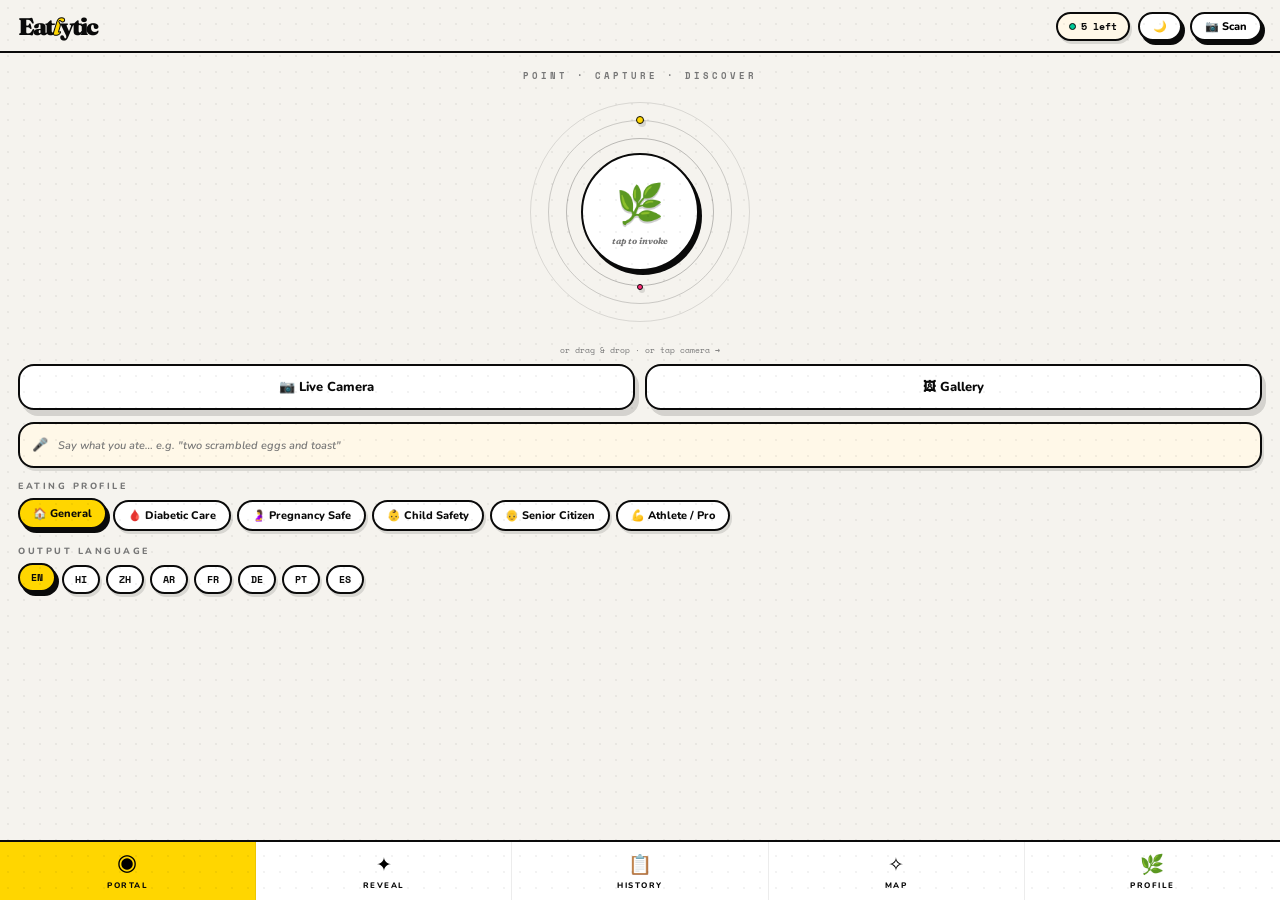
==== index.html @ 6c05333a "Restore: Exact UI with all backend fixes intact (portal, constellation, dark mode, iOS nav fix)" ====
<!DOCTYPE html>
<html lang="en">
<head>
<meta charset="UTF-8">
<meta name="viewport" content="width=device-width, initial-scale=1.0, maximum-scale=1.0, user-scalable=no">
<title>Eatlytic — Food Intelligence</title>
<link rel="preconnect" href="https://fonts.googleapis.com">
<link href="https://fonts.googleapis.com/css2?family=Fraunces:ital,opsz,wght@0,9..144,400;0,9..144,700;0,9..144,900;1,9..144,400;1,9..144,700&family=Nunito:wght@400;600;700;800;900&family=Space+Mono:ital,wght@0,400;0,700;1,400&display=swap" rel="stylesheet">
<style>
:root {
  /* ── Light mode (default) ── */
  --white:#FFFFFF; --ink:#0A0A0A; --bg:#F5F3EE;
  --yellow:#FFD600; --pink:#FF2D78; --blue:#0047FF;
  --mint:#00C896; --orange:#FF6B00; --lilac:#C084FC;
  --red:#FF1744; --cream:#FFF8E8; --muted:#777; --green:#00A878;
  --shadow-sticker:3px 4px 0px var(--ink);
  --shadow-card:4px 6px 0px rgba(10,10,10,0.14);
  --shadow-sm:2px 3px 0px rgba(10,10,10,0.12);
  --border:2px solid var(--ink);
  --r:16px; --r-pill:100px;
  /* nav height + iOS safe area */
  --nav-h:60px;
  --nav-bottom: env(safe-area-inset-bottom, 0px);
}

/* ── Dark mode token overrides ── */
[data-theme="dark"] {
  --white:#1A1A1A; --ink:#F0EDE6; --bg:#111111;
  --cream:#1E1C18; --muted:#8A8A8A;
  --shadow-sticker:3px 4px 0px rgba(240,237,230,0.15);
  --shadow-card:4px 6px 0px rgba(0,0,0,0.5);
  --shadow-sm:2px 3px 0px rgba(0,0,0,0.4);
  --border:2px solid rgba(240,237,230,0.18);
}
*,*::before,*::after{margin:0;padding:0;box-sizing:border-box;-webkit-tap-highlight-color:transparent}
html,body{width:100%;height:100%;overflow:hidden;background:var(--bg)}
body{font-family:'Nunito',sans-serif;color:var(--ink)}
button{font-family:inherit;cursor:pointer;border:none;outline:none}
input,textarea,select{font-family:inherit;outline:none}

/* halftone dot texture */
body::after{content:'';position:fixed;inset:0;z-index:9998;pointer-events:none;
  background-image:radial-gradient(circle,rgba(10,10,10,0.05) 1px,transparent 1px);
  background-size:16px 16px}

/* screen system */
.screen{position:fixed;inset:0;z-index:10;display:flex;flex-direction:column;
  background:var(--bg);overflow:hidden;opacity:0;pointer-events:none;
  transform:scale(0.96) translateY(12px);
  transition:opacity 0.38s ease,transform 0.38s cubic-bezier(0.34,1.2,0.64,1)}
.screen.active{opacity:1;pointer-events:all;transform:scale(1) translateY(0)}
.screen.exit{opacity:0;transform:scale(1.04) translateY(-10px);pointer-events:none}

/* app header */
.app-header{flex-shrink:0;padding:12px 18px 10px;display:flex;justify-content:space-between;
  align-items:center;background:var(--bg);border-bottom:var(--border);z-index:5}
.app-logo{font-family:'Fraunces',serif;font-weight:900;font-size:1.5rem;letter-spacing:-2px;color:var(--ink)}
.app-logo em{color:var(--yellow);font-style:italic;-webkit-text-stroke:1px var(--ink)}
.header-pill{background:var(--white);border:var(--border);border-radius:var(--r-pill);
  padding:5px 13px;font-size:11px;font-weight:800;cursor:pointer;
  box-shadow:var(--shadow-sticker);transition:transform 0.1s,box-shadow 0.1s;
  display:flex;align-items:center;gap:6px}
.header-pill:active{transform:translateY(2px);box-shadow:none}

/* quota badge */
.quota-pill{background:var(--cream);border:var(--border);border-radius:var(--r-pill);
  padding:5px 11px;font-family:'Space Mono',monospace;font-size:10px;font-weight:700;
  display:flex;align-items:center;gap:5px;box-shadow:var(--shadow-sm)}
.quota-dot{width:7px;height:7px;border-radius:50%;background:var(--mint);border:1px solid var(--ink);
  animation:qdot-pulse 2.4s ease-in-out infinite}
.quota-dot.warn{background:var(--orange)} .quota-dot.low{background:var(--red)}
@keyframes qdot-pulse{0%,100%{transform:scale(1)}50%{transform:scale(1.5)}}

/* scrollable inner */
.scroll-inner{flex:1;overflow-y:auto;-webkit-overflow-scrolling:touch;scrollbar-width:none}
.scroll-inner::-webkit-scrollbar{display:none}

/* ── SECTION LABEL */
.section-label{font-size:9px;font-weight:800;letter-spacing:2.5px;text-transform:uppercase;
  color:var(--muted);margin-bottom:8px}

/* ── CHIPS */
.chip-row{display:flex;gap:6px;flex-wrap:wrap;margin-bottom:14px}
.chip{padding:6px 13px;border-radius:var(--r-pill);border:var(--border);background:var(--white);
  font-size:11px;font-weight:800;color:var(--ink);cursor:pointer;box-shadow:var(--shadow-sm);
  transition:all 0.15s cubic-bezier(0.34,1.56,0.64,1)}
.chip:hover{transform:translateY(-2px)}
.chip.active{background:var(--yellow);box-shadow:var(--shadow-sticker);transform:translateY(-2px)}
.lang-chip{font-family:'Space Mono',monospace;font-size:10px;padding:5px 11px}

/* ════════════════════════════════════
   S-SCAN — THE PORTAL
════════════════════════════════════ */
.portal-section{display:flex;flex-direction:column;align-items:center;padding:16px 0 8px}
.scan-eyebrow{font-family:'Space Mono',monospace;font-size:9px;font-weight:700;
  letter-spacing:3px;text-transform:uppercase;color:var(--muted);margin-bottom:20px;text-align:center}

/* portal rings */
.portal-wrap{position:relative;width:220px;height:220px;display:flex;align-items:center;
  justify-content:center;cursor:pointer;margin-bottom:18px}
.portal-ring{position:absolute;border-radius:50%;pointer-events:none;
  animation:portal-breath 3.8s ease-in-out infinite}
.portal-ring:nth-child(1){width:220px;height:220px;border:1.5px solid rgba(10,10,10,0.12)}
.portal-ring:nth-child(2){width:184px;height:184px;border:1.5px solid rgba(10,10,10,0.18);animation-delay:0.6s}
.portal-ring:nth-child(3){width:148px;height:148px;border:1.5px solid rgba(10,10,10,0.25);animation-delay:1.2s}
@keyframes portal-breath{0%,100%{transform:scale(1);opacity:.8}50%{transform:scale(1.035);opacity:1}}
.portal-orbit{position:absolute;width:184px;height:184px;border-radius:50%;pointer-events:none;
  animation:portal-orbit-spin 11s linear infinite}
.portal-orbit:nth-child(5){width:148px;height:148px;animation-duration:16s;animation-direction:reverse}
.portal-orbit-dot{position:absolute;top:-4px;left:50%;transform:translateX(-50%);
  width:8px;height:8px;border-radius:50%;background:var(--yellow);border:1.5px solid var(--ink);
  box-shadow:var(--shadow-sm)}
.portal-orbit:nth-child(5) .portal-orbit-dot{background:var(--pink);top:auto;bottom:-4px;width:6px;height:6px}
@keyframes portal-orbit-spin{to{transform:rotate(360deg)}}

/* portal core (the tappable center) */
.portal-core{width:118px;height:118px;border-radius:50%;background:var(--white);
  border:var(--border);box-shadow:var(--shadow-sticker);
  display:flex;flex-direction:column;align-items:center;justify-content:center;
  gap:4px;position:relative;z-index:2;
  transition:transform 0.2s cubic-bezier(0.34,1.56,0.64,1),box-shadow 0.15s}
.portal-core:hover{transform:scale(1.06);box-shadow:5px 6px 0px var(--ink)}
.portal-core:active{transform:scale(0.96) translateY(2px);box-shadow:1px 2px 0px var(--ink)}
.portal-icon{font-size:2.4rem;filter:drop-shadow(0 2px 0 rgba(10,10,10,0.2))}
.portal-cta-text{font-family:'Fraunces',serif;font-size:9px;font-style:italic;font-weight:700;
  color:var(--muted);animation:portal-breath 3.8s ease-in-out infinite;text-align:center}

/* ── FIX: image preview (was broken — z-index war with portal-core) */
.portal-preview-wrap{position:absolute;inset:42px;border-radius:50%;
  overflow:hidden;border:var(--border);z-index:4;display:none;
  box-shadow:var(--shadow-sticker)}
.portal-preview-wrap.visible{display:block}
.portal-preview-wrap img{width:100%;height:100%;object-fit:cover;display:block}
.portal-preview-badge{position:absolute;bottom:0;left:0;right:0;padding:4px;
  background:rgba(255,255,255,0.92);border-top:var(--border);
  font-size:8.5px;font-weight:800;text-transform:uppercase;letter-spacing:1px;
  text-align:center;font-family:'Space Mono',monospace}

/* quality strip */
.quality-strip{display:none;width:100%;background:var(--white);border:var(--border);
  border-radius:var(--r);padding:9px 14px;box-shadow:var(--shadow-sm);
  gap:10px;align-items:center;margin-bottom:10px}
.quality-strip.visible{display:flex}
.qs-label{font-size:10px;font-weight:800;text-transform:uppercase;letter-spacing:1px;flex-shrink:0}
.qs-bar{flex:1;height:8px;background:#E8E4DE;border:1.5px solid var(--ink);border-radius:4px;overflow:hidden}
.qs-fill{height:100%;width:0%;border-radius:3px;transition:width 0.9s cubic-bezier(0.34,1.56,0.64,1);background:var(--mint)}
.qs-badge{font-size:10px;font-weight:800;color:var(--mint);font-family:'Space Mono',monospace;white-space:nowrap}

/* scan action buttons */
.scan-btn-row{display:grid;grid-template-columns:1fr 1fr;gap:10px;margin-bottom:12px}
.scan-btn{background:var(--white);border:var(--border);border-radius:var(--r);padding:12px 10px;
  display:flex;align-items:center;justify-content:center;gap:8px;
  font-size:13px;font-weight:800;color:var(--ink);box-shadow:var(--shadow-card);
  transition:transform 0.15s cubic-bezier(0.34,1.56,0.64,1),box-shadow 0.1s}
.scan-btn:active{transform:translateY(3px);box-shadow:none}

/* analyse CTA */
.analyse-cta{display:none;width:100%;background:var(--ink);color:var(--yellow);
  border:var(--border);border-radius:var(--r-pill);padding:15px;
  font-family:'Fraunces',serif;font-weight:900;font-size:1.1rem;font-style:italic;
  letter-spacing:-0.5px;box-shadow:var(--shadow-sticker);margin-bottom:13px;
  transition:transform 0.15s,box-shadow 0.1s}
.analyse-cta:active{transform:translateY(3px);box-shadow:none}
.analyse-cta.visible{display:block}

/* voice logging */
.voice-btn{width:100%;background:var(--cream);border:var(--border);border-radius:var(--r);
  padding:12px;display:flex;align-items:center;gap:10px;
  font-size:13px;font-weight:800;box-shadow:var(--shadow-sm);margin-bottom:12px;
  transition:all 0.2s}
.voice-btn.listening{background:var(--pink);color:#fff;animation:voice-pulse 1s ease-in-out infinite}
.voice-transcript{font-size:11px;font-weight:600;color:var(--muted);flex:1;text-align:left;font-style:italic}
@keyframes voice-pulse{0%,100%{transform:scale(1)}50%{transform:scale(1.02)}}

/* ════════════════════════════════════
   S-CAMERA — LIVE VIEWFINDER
════════════════════════════════════ */
#s-camera{background:#000;z-index:20}
.camera-viewport{flex:1;position:relative;overflow:hidden;display:flex;align-items:center;justify-content:center}
#camera-video{width:100%;height:100%;object-fit:cover;display:block}
/* AR-style reticle */
.camera-reticle{position:absolute;width:220px;height:220px;pointer-events:none}
.reticle-corner{position:absolute;width:24px;height:24px;border-color:#FFD600;border-style:solid;border-width:3px}
.rc-tl{top:0;left:0;border-right:none;border-bottom:none}
.rc-tr{top:0;right:0;border-left:none;border-bottom:none}
.rc-bl{bottom:0;left:0;border-right:none;border-top:none}
.rc-br{bottom:0;right:0;border-left:none;border-top:none}
.reticle-scan-line{position:absolute;left:0;right:0;height:2px;background:linear-gradient(to right,transparent,#FFD600,transparent);
  animation:scan-sweep 2s ease-in-out infinite}
@keyframes scan-sweep{0%{top:10%}50%{top:85%}100%{top:10%}}

/* nutrition overlay (AR display) */
.camera-overlay-pill{position:absolute;top:16px;left:50%;transform:translateX(-50%);
  background:rgba(10,10,10,0.85);color:var(--yellow);border-radius:var(--r-pill);
  padding:6px 14px;font-family:'Space Mono',monospace;font-size:10px;font-weight:700;
  letter-spacing:1px;white-space:nowrap;opacity:0;transition:opacity 0.3s}
.camera-overlay-pill.show{opacity:1}
/* camera controls */
.camera-controls{flex-shrink:0;background:#111;padding:16px 24px 24px;
  display:flex;align-items:center;justify-content:space-between}
.cam-ctrl-btn{width:48px;height:48px;border-radius:50%;background:rgba(255,255,255,0.1);
  border:1.5px solid rgba(255,255,255,0.2);color:#fff;font-size:1.3rem;
  display:flex;align-items:center;justify-content:center;cursor:pointer;
  transition:all 0.15s}
.cam-ctrl-btn:active{transform:scale(0.9);background:rgba(255,255,255,0.2)}
.cam-ctrl-btn.on{background:rgba(255,214,0,0.2);border-color:var(--yellow);color:var(--yellow)}
.capture-btn{width:72px;height:72px;border-radius:50%;background:var(--white);
  border:4px solid rgba(255,255,255,0.4);cursor:pointer;position:relative;
  transition:transform 0.15s,box-shadow 0.15s;
  box-shadow:0 0 0 4px rgba(255,255,255,0.15)}
.capture-btn::after{content:'';position:absolute;inset:8px;border-radius:50%;background:var(--white)}
.capture-btn:active{transform:scale(0.92)}
.camera-mode-row{flex-shrink:0;background:#111;padding:6px 18px 10px;
  display:flex;gap:8px;justify-content:center}
.cam-mode-btn{padding:6px 14px;border-radius:var(--r-pill);border:1.5px solid rgba(255,255,255,0.2);
  background:rgba(255,255,255,0.08);color:rgba(255,255,255,0.5);font-size:10px;font-weight:800;
  letter-spacing:1px;text-transform:uppercase;transition:all 0.15s}
.cam-mode-btn.active{background:rgba(255,214,0,0.15);border-color:var(--yellow);color:var(--yellow)}

/* ════════════════════════════════════
   S-READING — VINE LOADER
════════════════════════════════════ */
#s-reading{justify-content:center;align-items:center}
.reading-wrap{display:flex;flex-direction:column;align-items:center;padding:32px 24px;width:100%;max-width:420px}
.reading-title{font-family:'Fraunces',serif;font-size:1.6rem;font-weight:900;font-style:italic;
  color:var(--ink);margin-bottom:36px;text-align:center;line-height:1.15}
.reading-title em{color:var(--yellow);-webkit-text-stroke:1px var(--ink)}
.vine-wrap{position:relative;width:2px;height:160px;margin-bottom:32px}
.vine-track{position:absolute;inset:0;background:rgba(10,10,10,0.1)}
.vine-fill{position:absolute;bottom:0;left:0;width:2px;height:0%;background:var(--ink);
  transition:height 0.4s ease;box-shadow:0 -4px 16px rgba(10,10,10,0.25)}
.vine-nodes{position:absolute;inset:0}
.vine-node{position:absolute;left:50%;transform:translateX(-50%);width:12px;height:12px;border-radius:50%;
  background:var(--bg);border:2px solid rgba(10,10,10,0.2);transition:border-color 0.3s,background 0.3s}
.vine-node.lit{border-color:var(--ink);background:var(--yellow);box-shadow:0 0 0 3px rgba(255,214,0,0.3)}
.vine-node-label{position:absolute;left:20px;white-space:nowrap;font-size:10px;font-weight:700;
  letter-spacing:1px;text-transform:uppercase;color:rgba(10,10,10,0.3);transition:color 0.3s}
.vine-node.lit .vine-node-label{color:var(--ink)}
.reading-text{font-family:'Space Mono',monospace;font-size:10px;color:rgba(10,10,10,0.4);
  line-height:1.8;max-width:300px;text-align:center;min-height:48px}
.reading-text .char{opacity:0;animation:char-appear 0.05s forwards}
@keyframes char-appear{to{opacity:1}}

/* ════════════════════════════════════
   S-REVEAL — RESULTS
════════════════════════════════════ */
#s-reveal{overflow:hidden}
.reveal-scroll{flex:1;overflow-y:auto;padding:0 18px;scrollbar-width:none}
.reveal-scroll::-webkit-scrollbar{display:none}

.reveal-top{display:flex;justify-content:space-between;align-items:flex-start;padding:12px 0 8px}
.reveal-product{font-family:'Fraunces',serif;font-weight:900;font-size:1.3rem;
  letter-spacing:-0.5px;line-height:1.2;max-width:200px}
.reveal-score-group{text-align:right;flex-shrink:0}
.reveal-score{font-family:'Fraunces',serif;font-weight:900;font-size:3.6rem;
  letter-spacing:-4px;line-height:0.95;display:block}
.reveal-verdict-label{font-size:9px;font-weight:800;letter-spacing:2px;
  text-transform:uppercase;margin-top:4px;display:block}
.reveal-thumb{width:48px;height:48px;border-radius:10px;object-fit:cover;
  border:var(--border);box-shadow:var(--shadow-sm);flex-shrink:0;margin-right:8px}

/* confidence strip */
.confidence-strip{display:flex;align-items:center;gap:8px;padding:6px 0 10px;
  font-family:'Space Mono',monospace;font-size:9px;color:var(--muted)}
.conf-dot{width:6px;height:6px;border-radius:50%;background:var(--mint);border:1px solid var(--ink)}

/* satellite orb */
.orb-stage{display:flex;justify-content:center;padding:6px 0 4px;position:relative}
.score-orb-wrap{position:relative;width:190px;height:190px}
.score-orb{position:absolute;inset:28px;border-radius:50%;background:var(--white);
  border:var(--border);box-shadow:var(--shadow-sticker);
  display:flex;flex-direction:column;align-items:center;justify-content:center;
  cursor:pointer;z-index:2;transition:transform 0.2s cubic-bezier(0.34,1.56,0.64,1),box-shadow 0.1s}
.score-orb:hover{transform:scale(1.05);box-shadow:5px 6px 0 var(--ink)}
.score-orb:active{transform:scale(0.96) translateY(2px);box-shadow:1px 2px 0 var(--ink)}
.orb-num{font-family:'Fraunces',serif;font-weight:900;font-size:2.8rem;letter-spacing:-3px;line-height:1}
.orb-denom{font-size:11px;font-weight:700;color:var(--muted);font-family:'Space Mono',monospace}
.orb-pulse-ring{position:absolute;inset:22px;border-radius:50%;border:1.5px solid;
  opacity:0.4;animation:orb-pulse 2.8s ease-in-out infinite}
@keyframes orb-pulse{0%,100%{transform:scale(1);opacity:.4}50%{transform:scale(1.08);opacity:.8}}
.orb-satellite{position:absolute;display:flex;flex-direction:column;align-items:center;cursor:pointer;z-index:3}
.sat-dot{width:34px;height:34px;border-radius:10px;border:2px solid var(--ink);
  display:flex;align-items:center;justify-content:center;font-size:9px;font-weight:800;
  box-shadow:var(--shadow-sm);transition:transform 0.2s cubic-bezier(0.34,1.56,0.64,1),box-shadow 0.1s}
.sat-dot:hover{transform:scale(1.2) rotate(-4deg)}
.sat-dot:active{transform:translateY(2px);box-shadow:none}
.sat-label{font-size:7px;font-weight:800;letter-spacing:1px;text-transform:uppercase;margin-top:3px}
.sat-0{top:-4px;left:50%;transform:translateX(-50%)}
.sat-1{top:50%;right:-8px;transform:translateY(-50%)}
.sat-2{bottom:-4px;left:50%;transform:translateX(-50%)}
.sat-3{top:50%;left:-8px;transform:translateY(-50%)}
.sat-4{top:10px;right:0}
.sat-5{bottom:10px;right:0}

/* satellite expand sheet */
.sat-expand{position:fixed;bottom:0;left:0;right:0;z-index:200;
  background:var(--white);border-top:var(--border);border-radius:20px 20px 0 0;
  padding:18px 20px 36px;box-shadow:0 -4px 0 var(--ink);
  transform:translateY(100%);transition:transform 0.32s cubic-bezier(0.34,1.2,0.64,1)}
.sat-expand.open{transform:translateY(0)}
.sat-expand-handle{width:36px;height:4px;background:rgba(10,10,10,0.15);border-radius:2px;margin:0 auto 14px}
.sat-expand-close{position:absolute;top:16px;right:16px;background:var(--bg);border:var(--border);
  width:30px;height:30px;border-radius:50%;font-size:13px;font-weight:800;
  display:flex;align-items:center;justify-content:center;box-shadow:var(--shadow-sm);cursor:pointer}
.sat-expand-close:active{transform:scale(0.9)}
.sat-expand-name{font-family:'Fraunces',serif;font-weight:900;font-size:1.4rem;margin-bottom:4px}
.sat-expand-val{font-family:'Fraunces',serif;font-weight:900;font-size:1.8rem;margin-bottom:10px}
.sat-expand-desc{font-size:13px;color:#444;line-height:1.75}

/* verdict tape */
.verdict-tape{margin:6px 0 10px;border:var(--border);border-radius:var(--r);
  background:var(--white);box-shadow:var(--shadow-card);padding:13px 15px;
  display:flex;gap:11px;align-items:flex-start}
.vt-stamp{width:48px;height:48px;border-radius:10px;border:var(--border);flex-shrink:0;
  display:flex;align-items:center;justify-content:center;font-size:1.4rem;box-shadow:var(--shadow-sm)}
.vt-title{font-weight:900;font-size:13.5px;margin-bottom:3px}
.vt-desc{font-size:12px;color:#555;line-height:1.7}

/* ── INGREDIENT RISK FLAGS */
.risk-flags{display:flex;flex-wrap:wrap;gap:6px;margin-bottom:12px}
.risk-flag{display:flex;align-items:center;gap:5px;padding:5px 11px;border-radius:var(--r-pill);
  font-size:11px;font-weight:800;border:1.5px solid;cursor:pointer;
  transition:transform 0.15s}
.risk-flag:hover{transform:scale(1.05)}
.rf-red{background:rgba(255,23,68,0.1);border-color:var(--red);color:var(--red)}
.rf-orange{background:rgba(255,107,0,0.1);border-color:var(--orange);color:var(--orange)}
.rf-yellow{background:rgba(255,214,0,0.2);border-color:#C8A800;color:#665500}
.rf-green{background:rgba(0,200,150,0.1);border-color:var(--mint);color:var(--green)}
.rf-dot{width:6px;height:6px;border-radius:50%;background:currentColor}

/* nutrient sticker pack */
.pack-label{font-size:9px;font-weight:800;letter-spacing:2.5px;text-transform:uppercase;
  color:var(--muted);padding:4px 0 10px}
.nutrient-pack{display:grid;grid-template-columns:repeat(3,1fr);gap:10px;margin-bottom:12px}
.ns-card{border:2px solid var(--ink);border-radius:var(--r);padding:11px 9px;
  box-shadow:var(--shadow-sticker);cursor:pointer;text-align:center;position:relative;overflow:hidden;
  opacity:0;transform:scale(0) rotate(8deg);
  transition:opacity 0.4s cubic-bezier(0.34,1.56,0.64,1),transform 0.4s cubic-bezier(0.34,1.56,0.64,1)}
.ns-card.visible{opacity:1;transform:rotate(var(--rot,2deg))}
.ns-card:hover{transform:translateY(-5px) rotate(0deg) scale(1.06)!important}
.ns-card:active{transform:translateY(1px)!important;box-shadow:var(--shadow-sm)}
.ns-rating-badge{position:absolute;top:5px;right:5px;width:16px;height:16px;border-radius:50%;
  border:1.5px solid var(--ink);background:var(--white);display:flex;align-items:center;
  justify-content:center;font-size:8px;font-weight:800}
.ns-icon{font-size:1.2rem;display:block;margin-bottom:4px}
.ns-name{font-size:8px;font-weight:800;text-transform:uppercase;letter-spacing:0.8px;margin-bottom:3px}
.ns-val{font-family:'Fraunces',serif;font-weight:900;font-size:1rem;letter-spacing:-0.5px}
.ns-bar{height:4px;background:rgba(10,10,10,0.12);border-radius:2px;margin-top:7px;overflow:hidden}
.ns-fill{height:100%;width:0%;border-radius:2px;transition:width 1.2s cubic-bezier(0.34,1.56,0.64,1);background:var(--ink);opacity:0.35}

/* ingredient tags */
.ingr-section{padding:4px 0 8px}
.ingr-tags{display:flex;flex-wrap:wrap;gap:6px}
.ingr-tag{padding:5px 11px;border:1.5px solid;border-radius:var(--r-pill);font-size:11px;
  font-weight:700;cursor:pointer;transition:transform 0.15s}
.ingr-tag:hover{transform:scale(1.07)}
.itag-good{background:rgba(0,200,150,0.12);border-color:var(--mint);color:#006644}
.itag-ok{background:rgba(255,214,0,0.25);border-color:#C8A800;color:#665500}
.itag-warn{background:rgba(255,45,120,0.1);border-color:var(--pink);color:var(--red)}

/* pro-con */
.pro-con-grid{display:grid;grid-template-columns:1fr 1fr;gap:10px;margin-bottom:10px}
.pc-card{border:var(--border);border-radius:var(--r);padding:11px 12px;
  background:var(--white);box-shadow:var(--shadow-card)}
.pc-head{font-size:9px;font-weight:800;letter-spacing:2px;text-transform:uppercase;margin-bottom:7px}
.pc-head.pros{color:var(--mint)} .pc-head.cons{color:var(--pink)}
.pc-item{font-size:11px;color:#444;line-height:1.5;padding-bottom:5px;margin-bottom:5px;
  border-bottom:1px solid #eee}
.pc-item:last-child{border:none;padding:0;margin:0}

/* age warnings */
.age-grid{display:grid;grid-template-columns:repeat(2,1fr);gap:7px;margin-bottom:10px}
.age-card{border:var(--border);border-radius:var(--r);padding:10px 11px;background:var(--white);box-shadow:var(--shadow-sm)}
.age-card.safe{border-color:var(--mint)} .age-card.caution{border-color:#C8A800} .age-card.avoid{border-color:var(--red)}
.ac-group{font-size:10px;font-weight:800;text-transform:uppercase;letter-spacing:1px;margin-bottom:3px}
.age-card.safe .ac-group{color:var(--mint)} .age-card.caution .ac-group{color:#8B6900} .age-card.avoid .ac-group{color:var(--red)}
.ac-msg{font-size:11px;color:#555;line-height:1.5}

/* alt card */
.alt-card{display:flex;gap:10px;align-items:flex-start;background:rgba(255,214,0,0.12);
  border:1.5px solid #C8A800;border-radius:var(--r);padding:11px 12px;margin-bottom:10px}
.alt-label{font-size:9px;font-weight:800;letter-spacing:2px;text-transform:uppercase;color:#8B6900;margin-bottom:3px}
.alt-text{font-size:12px;color:#555;line-height:1.6}

/* insight tabs */
.insight-tabs{display:flex;gap:5px;margin-bottom:0}
.itab{flex:1;padding:8px;border:var(--border);border-radius:var(--r);background:var(--white);
  font-size:11px;font-weight:800;color:var(--muted);box-shadow:var(--shadow-sm);transition:all 0.15s}
.itab.active{background:var(--yellow);color:var(--ink);box-shadow:var(--shadow-sticker)}
.insight-panel{display:none;padding:13px 0}
.insight-panel.active{display:block}
.insight-text{font-size:13px;color:#444;line-height:1.75}

/* actions */
.result-actions{display:flex;gap:7px;margin-bottom:12px;overflow-x:auto}
.result-actions::-webkit-scrollbar{display:none}
.rac-btn{flex-shrink:0;padding:8px 13px;background:var(--white);border:var(--border);
  border-radius:var(--r-pill);font-size:11px;font-weight:800;color:var(--ink);
  box-shadow:var(--shadow-sm);transition:transform 0.15s,box-shadow 0.1s}
.rac-btn:active{transform:translateY(2px);box-shadow:none}

.blur-notice{display:none;margin-bottom:10px;background:rgba(255,107,0,0.08);
  border:1.5px solid var(--orange);border-radius:var(--r);padding:10px 12px;
  font-size:12px;color:#7A3500;line-height:1.5}
.blur-notice.visible{display:block}

/* empty state */
.result-empty{display:flex;flex-direction:column;align-items:center;justify-content:center;
  padding:70px 24px;gap:12px;text-align:center}
.result-empty-icon{font-size:3rem}
.result-empty-title{font-family:'Fraunces',serif;font-weight:900;font-size:1.1rem}
.result-empty-sub{font-size:12px;color:var(--muted);line-height:1.7;max-width:240px}
.result-empty-btn{margin-top:4px;padding:10px 24px;background:var(--ink);color:var(--yellow);
  border:var(--border);border-radius:var(--r-pill);font-family:'Fraunces',serif;
  font-weight:900;font-size:1rem;box-shadow:var(--shadow-sticker);cursor:pointer;
  transition:transform 0.1s,box-shadow 0.1s}
.result-empty-btn:active{transform:translateY(2px);box-shadow:none}

/* ════════════════════════════════════
   S-HISTORY — FULL HISTORY SCREEN
════════════════════════════════════ */
.hist-filter-row{display:flex;gap:6px;padding:10px 0 12px;flex-shrink:0;overflow-x:auto}
.hist-filter-row::-webkit-scrollbar{display:none}
.hf-btn{flex-shrink:0;padding:6px 14px;background:var(--white);border:var(--border);
  border-radius:var(--r-pill);font-size:11px;font-weight:800;box-shadow:var(--shadow-sm);
  transition:all 0.15s}
.hf-btn.active{background:var(--yellow);box-shadow:var(--shadow-sticker)}
.hf-btn:active{transform:translateY(2px);box-shadow:none}

/* daily summary banner */
.daily-banner{background:var(--white);border:var(--border);border-radius:var(--r);
  padding:12px 14px;box-shadow:var(--shadow-card);margin-bottom:12px;flex-shrink:0}
.db-title{font-size:9px;font-weight:800;letter-spacing:2px;text-transform:uppercase;
  color:var(--muted);margin-bottom:8px}
.db-macros{display:flex;gap:8px}
.db-macro{flex:1;text-align:center}
.db-macro-val{font-family:'Fraunces',serif;font-weight:900;font-size:1.3rem;letter-spacing:-1px;line-height:1}
.db-macro-label{font-size:8px;font-weight:800;letter-spacing:1px;text-transform:uppercase;color:var(--muted);margin-top:2px}
.db-progress-bar{height:6px;background:#E8E4DE;border:1.5px solid var(--ink);border-radius:3px;overflow:hidden;margin-top:8px}
.db-progress-fill{height:100%;border-radius:2px;background:var(--yellow);
  transition:width 1s cubic-bezier(0.34,1.56,0.64,1)}

/* history date group */
.hist-date-header{font-size:10px;font-weight:800;letter-spacing:2px;text-transform:uppercase;
  color:var(--muted);padding:4px 2px;margin-bottom:6px;border-bottom:1px solid rgba(10,10,10,0.1)}
.hist-item{display:flex;align-items:center;gap:11px;background:var(--white);border:var(--border);
  border-radius:var(--r);padding:11px 13px;margin-bottom:7px;cursor:pointer;
  box-shadow:var(--shadow-card);transition:transform 0.15s cubic-bezier(0.34,1.56,0.64,1),box-shadow 0.1s}
.hist-item:active{transform:translateY(2px);box-shadow:var(--shadow-sm)}
.hist-thumb{width:48px;height:48px;border-radius:10px;object-fit:cover;border:var(--border);
  flex-shrink:0;background:var(--bg)}
.hist-thumb-placeholder{width:48px;height:48px;border-radius:10px;border:var(--border);
  flex-shrink:0;background:var(--bg);display:flex;align-items:center;justify-content:center;font-size:1.4rem}
.hist-info{flex:1;min-width:0}
.hist-name{font-weight:900;font-size:13px;white-space:nowrap;overflow:hidden;text-overflow:ellipsis;margin-bottom:2px}
.hist-meta{font-size:10px;color:var(--muted);font-family:'Space Mono',monospace}
.hist-verdict{font-size:11px;color:#555;margin-top:2px}
.hist-score-badge{width:40px;height:40px;border-radius:10px;border:1.5px solid var(--ink);
  display:flex;align-items:center;justify-content:center;flex-shrink:0;
  font-family:'Fraunces',serif;font-weight:900;font-size:1.2rem}
.hist-empty{padding:60px 20px;text-align:center;color:var(--muted);font-size:13px;line-height:1.7}
.hist-empty-icon{font-size:2.5rem;margin-bottom:8px}

/* streak display */
.streak-card{background:var(--yellow);border:var(--border);border-radius:var(--r);
  padding:12px 14px;box-shadow:var(--shadow-sticker);margin-bottom:12px;
  display:flex;align-items:center;gap:12px;flex-shrink:0}
.streak-num{font-family:'Fraunces',serif;font-weight:900;font-size:2.2rem;letter-spacing:-2px;line-height:1}
.streak-label{font-size:10px;font-weight:800;letter-spacing:1px;text-transform:uppercase;color:var(--muted)}
.streak-text{font-size:13px;font-weight:700}
.badges-row{display:flex;gap:7px;flex-wrap:wrap;margin-bottom:12px}
.badge{display:flex;flex-direction:column;align-items:center;gap:3px;cursor:pointer;
  transition:transform 0.2s cubic-bezier(0.34,1.56,0.64,1)}
.badge:hover{transform:translateY(-4px) rotate(-2deg) scale(1.08)}
.badge-icon{width:52px;height:52px;border:var(--border);border-radius:var(--r);
  display:flex;align-items:center;justify-content:center;font-size:1.5rem;
  box-shadow:var(--shadow-sticker)}
.badge-icon.locked{background:#E8E4DE;filter:grayscale(1);opacity:0.5}
.badge-name{font-size:8.5px;font-weight:800;letter-spacing:0.5px;text-transform:uppercase;max-width:52px;text-align:center}

/* ════════════════════════════════════
   S-PROFILE
════════════════════════════════════ */
.profile-avatar{width:72px;height:72px;border-radius:50%;background:var(--yellow);
  border:var(--border);box-shadow:var(--shadow-sticker);
  display:flex;align-items:center;justify-content:center;font-size:2rem;
  margin-right:14px;flex-shrink:0}
.profile-header{display:flex;align-items:center;padding:14px 0 16px;flex-shrink:0}
.profile-name-disp{font-family:'Fraunces',serif;font-weight:900;font-size:1.4rem;letter-spacing:-0.5px}
.profile-plan{font-size:10px;font-weight:800;letter-spacing:1.5px;text-transform:uppercase;
  color:var(--mint);margin-top:2px}

/* macro rings */
.macro-rings{display:grid;grid-template-columns:repeat(4,1fr);gap:8px;margin-bottom:14px}
.macro-ring-wrap{display:flex;flex-direction:column;align-items:center;gap:5px}
.macro-ring{position:relative;width:56px;height:56px}
.macro-ring svg{transform:rotate(-90deg)}
.macro-ring-bg{fill:none;stroke:#E8E4DE;stroke-width:5}
.macro-ring-fill{fill:none;stroke-width:5;stroke-linecap:round;
  stroke-dasharray:141.4;stroke-dashoffset:141.4;transition:stroke-dashoffset 1.2s cubic-bezier(0.34,1.56,0.64,1)}
.macro-ring-text{position:absolute;inset:0;display:flex;align-items:center;justify-content:center;
  font-family:'Fraunces',serif;font-weight:900;font-size:0.85rem;letter-spacing:-1px}
.macro-ring-label{font-size:8.5px;font-weight:800;letter-spacing:1px;text-transform:uppercase;color:var(--muted)}

/* profile form */
.form-section{background:var(--white);border:var(--border);border-radius:var(--r);
  padding:14px;box-shadow:var(--shadow-card);margin-bottom:12px}
.form-section-title{font-size:9px;font-weight:800;letter-spacing:2.5px;text-transform:uppercase;
  color:var(--muted);margin-bottom:11px}
.form-row{display:flex;gap:10px;margin-bottom:10px}
.form-row:last-child{margin-bottom:0}
.form-group{flex:1}
.form-label{font-size:9px;font-weight:800;letter-spacing:1px;text-transform:uppercase;
  color:var(--muted);margin-bottom:4px;display:block}
.form-input{width:100%;padding:9px 11px;background:var(--bg);border:var(--border);
  border-radius:var(--r-pill);font-size:13px;font-weight:700;transition:border-color 0.2s}
.form-input:focus{border-color:var(--yellow);background:var(--cream)}
.form-select{width:100%;padding:9px 11px;background:var(--bg);border:var(--border);
  border-radius:var(--r-pill);font-size:12px;font-weight:700;appearance:none;
  background-image:url("data:image/svg+xml,%3Csvg xmlns='http://www.w3.org/2000/svg' viewBox='0 0 24 24'%3E%3Cpath d='M7 10l5 5 5-5z'/%3E%3C/svg%3E");
  background-repeat:no-repeat;background-position:right 10px center;background-size:18px;
  padding-right:30px}
.save-profile-btn{width:100%;background:var(--ink);color:var(--yellow);border:var(--border);
  border-radius:var(--r-pill);padding:14px;font-family:'Fraunces',serif;font-weight:900;
  font-size:1.05rem;font-style:italic;box-shadow:var(--shadow-sticker);
  transition:transform 0.1s,box-shadow 0.1s}
.save-profile-btn:active{transform:translateY(2px);box-shadow:none}

/* TDEE display */
.tdee-card{background:var(--yellow);border:var(--border);border-radius:var(--r);
  padding:14px;box-shadow:var(--shadow-sticker);margin-bottom:12px;text-align:center;flex-shrink:0}
.tdee-label{font-size:9px;font-weight:800;letter-spacing:2.5px;text-transform:uppercase;margin-bottom:4px}
.tdee-val{font-family:'Fraunces',serif;font-weight:900;font-size:2.4rem;letter-spacing:-2px;line-height:1}
.tdee-sub{font-size:11px;font-weight:700;color:rgba(10,10,10,0.6);margin-top:4px}
.macro-targets{display:grid;grid-template-columns:repeat(3,1fr);gap:8px;margin-bottom:12px;flex-shrink:0}
.mt-chip{background:var(--white);border:var(--border);border-radius:var(--r);padding:10px 8px;
  text-align:center;box-shadow:var(--shadow-card)}
.mt-val{font-family:'Fraunces',serif;font-weight:900;font-size:1.3rem;letter-spacing:-1px;line-height:1}
.mt-label{font-size:8px;font-weight:800;letter-spacing:1px;text-transform:uppercase;color:var(--muted);margin-top:2px}

/* ════════════════════════════════════
   S-MAP — CONSTELLATION
════════════════════════════════════ */
#s-map{overflow:hidden}
.map-header-inner{flex-shrink:0;padding:10px 18px 10px;
  display:flex;justify-content:space-between;align-items:center}
.map-title{font-family:'Fraunces',serif;font-weight:900;font-size:1.3rem;letter-spacing:-0.5px}
.map-subtitle{font-family:'Space Mono',monospace;font-size:8px;letter-spacing:2px;
  text-transform:uppercase;color:var(--muted);margin-top:2px}
.map-legend{display:flex;flex-direction:column;gap:3px;align-items:flex-end}
.legend-item{display:flex;align-items:center;gap:5px;font-family:'Space Mono',monospace;font-size:8px;color:var(--muted)}
.legend-dot{width:8px;height:8px;border-radius:50%;border:1.5px solid var(--ink);flex-shrink:0}
#constellation-canvas{flex:1;width:100%;display:block;cursor:crosshair;touch-action:none}
.ingr-tooltip{position:fixed;z-index:100;pointer-events:none;opacity:0;
  background:var(--white);border:var(--border);border-radius:var(--r);padding:11px 13px;
  max-width:205px;box-shadow:var(--shadow-sticker);transition:opacity 0.18s}
.ingr-tooltip.show{opacity:1}
.tt-name{font-family:'Fraunces',serif;font-weight:700;font-size:0.95rem;margin-bottom:3px}
.tt-type{font-family:'Space Mono',monospace;font-size:8px;font-weight:700;
  letter-spacing:2px;text-transform:uppercase;margin-bottom:6px}
.tt-desc{font-size:11px;color:#555;line-height:1.6}

/* ════════════════════════════════════
   BOTTOM NAV
════════════════════════════════════ */
.bottom-nav{
  position:fixed;bottom:0;left:0;right:0;z-index:50;display:none;
  height:calc(var(--nav-h) + var(--nav-bottom));
  padding-bottom:var(--nav-bottom);
  background:var(--white);border-top:var(--border);
}
.bottom-nav.visible{display:flex}
.pad-bottom{padding-bottom:calc(var(--nav-h) + var(--nav-bottom) + 16px)}
.nav-btn{flex:1;display:flex;flex-direction:column;align-items:center;justify-content:center;
  gap:2px;cursor:pointer;background:transparent;transition:all 0.15s;
  border-right:1px solid rgba(10,10,10,0.08);padding:4px}
.nav-btn:last-child{border:none}
.nav-btn.active{background:var(--yellow)}
.nav-icon{font-size:1.2rem;transition:transform 0.2s}
.nav-label{font-size:8px;font-weight:800;letter-spacing:1.5px;text-transform:uppercase;color:var(--ink)}
.nav-btn.active .nav-icon{transform:scale(1.18) translateY(-2px)}

/* ════════════════════════════════════
   PAYWALL + MODALS
════════════════════════════════════ */
.paywall-overlay{display:none;position:fixed;inset:0;z-index:400;
  background:rgba(10,10,10,0.6);align-items:flex-end}
.paywall-overlay.open{display:flex}
.paywall-sheet{width:100%;background:var(--white);border-top:var(--border);
  border-radius:20px 20px 0 0;padding:22px 20px 36px;box-shadow:0 -4px 0 var(--ink);
  animation:sheet-up 0.3s cubic-bezier(0.34,1.2,0.64,1) both}
@keyframes sheet-up{from{transform:translateY(100%)}to{transform:none}}
.pw-handle{width:36px;height:4px;background:rgba(10,10,10,0.15);border-radius:2px;margin:0 auto 16px}
.pw-title{font-family:'Fraunces',serif;font-weight:900;font-style:italic;font-size:1.5rem;text-align:center;margin-bottom:4px}
.pw-title em{color:var(--yellow);-webkit-text-stroke:1px var(--ink)}
.pw-sub{font-size:13px;color:var(--muted);text-align:center;margin-bottom:15px;line-height:1.5}
.pw-features{display:flex;flex-direction:column;gap:8px;margin-bottom:15px}
.pw-feat{display:flex;align-items:center;gap:10px;font-size:13px;font-weight:700}
.pw-cta{width:100%;padding:15px;background:var(--ink);color:var(--yellow);border:var(--border);
  border-radius:var(--r-pill);font-family:'Fraunces',serif;font-weight:900;font-size:1.05rem;font-style:italic;
  box-shadow:var(--shadow-sticker);margin-bottom:8px;transition:transform 0.1s,box-shadow 0.1s}
.pw-cta:active{transform:translateY(2px);box-shadow:none}
.pw-dismiss{width:100%;padding:11px;background:none;color:var(--muted);font-size:13px;font-weight:800}

/* ingredient detail sheet */
.ing-detail-overlay{display:none;position:fixed;inset:0;z-index:300;
  background:rgba(10,10,10,0.5);align-items:flex-end}
.ing-detail-overlay.open{display:flex}
.ing-detail-sheet{width:100%;max-height:70vh;overflow-y:auto;background:var(--white);
  border-top:var(--border);border-radius:20px 20px 0 0;padding:20px 20px 36px;
  box-shadow:0 -4px 0 var(--ink);animation:sheet-up 0.3s cubic-bezier(0.34,1.2,0.64,1) both}
.ing-handle{width:36px;height:4px;background:rgba(10,10,10,0.15);border-radius:2px;margin:0 auto 14px}
.ing-detail-name{font-family:'Fraunces',serif;font-weight:900;font-size:1.4rem;margin-bottom:4px}
.ing-detail-risk{display:inline-flex;align-items:center;gap:5px;padding:4px 11px;
  border-radius:var(--r-pill);font-size:10px;font-weight:800;letter-spacing:1px;
  text-transform:uppercase;margin-bottom:12px;border:1.5px solid}
.ing-section-lbl{font-size:9px;font-weight:800;letter-spacing:2px;text-transform:uppercase;
  color:var(--muted);margin-bottom:5px;margin-top:12px}
.ing-detail-text{font-size:13px;color:#444;line-height:1.7}
.ing-fact-box{background:rgba(255,214,0,0.1);border:1.5px solid #C8A800;border-radius:var(--r);
  padding:11px 13px;margin-top:10px}
.ing-fact-lbl{font-size:9px;font-weight:800;letter-spacing:2px;text-transform:uppercase;color:#8B6900;margin-bottom:4px}
.ing-fact-text{font-size:12px;color:#665500;line-height:1.6}

/* scan flash */
.scan-flash{position:fixed;inset:0;z-index:199;pointer-events:none;
  background:rgba(255,255,255,0.7);opacity:0;transition:opacity 0.08s}
.scan-flash.flash{opacity:1}

/* ════════════════════════════════════
   CONFETTI + STICKER POP
════════════════════════════════════ */
.confetti-piece{position:fixed;pointer-events:none;z-index:9000;width:9px;height:9px;border-radius:2px;
  animation:confetti-fall 1.1s cubic-bezier(0.4,0,0.2,1) forwards}
@keyframes confetti-fall{0%{opacity:1;transform:translateY(0) rotate(0deg) scale(1)}
  100%{opacity:0;transform:translateY(130px) rotate(720deg) scale(0.2)}}
.sticker-pop{position:fixed;pointer-events:none;z-index:9000;font-size:2rem;
  animation:sticker-pop-anim 0.9s cubic-bezier(0.34,1.56,0.64,1) forwards}
@keyframes sticker-pop-anim{
  0%{opacity:0;transform:scale(0) rotate(-20deg)}
  40%{opacity:1;transform:scale(1.3) rotate(8deg)}
  80%{opacity:1;transform:scale(1) rotate(0deg)}
  100%{opacity:0;transform:scale(0.8) translateY(-60px)}}

/* toast */
.toast{position:fixed;bottom:72px;left:50%;transform:translateX(-50%) translateY(20px);
  background:var(--ink);color:var(--yellow);border:2px solid var(--ink);border-radius:var(--r-pill);
  padding:9px 20px;font-weight:800;font-size:12px;letter-spacing:0.5px;opacity:0;
  white-space:nowrap;transition:all 0.3s cubic-bezier(0.34,1.56,0.64,1);
  box-shadow:3px 3px 0 rgba(0,0,0,0.2);pointer-events:none;z-index:9999}
.toast.show{opacity:1;transform:translateX(-50%) translateY(0)}

input[type="file"]{display:none}

/* ════════════════════════════════════
   DARK MODE COMPONENT OVERRIDES
════════════════════════════════════ */
[data-theme="dark"] body::after{
  background-image:radial-gradient(circle,rgba(240,237,230,0.04) 1px,transparent 1px);
}
[data-theme="dark"] .app-header,
[data-theme="dark"] .bottom-nav,
[data-theme="dark"] .paywall-sheet,
[data-theme="dark"] .ing-detail-sheet {
  background:var(--white);
}
[data-theme="dark"] .header-pill,
[data-theme="dark"] .quota-pill {
  background:rgba(240,237,230,0.08);
  border-color:rgba(240,237,230,0.18);
  color:var(--ink);
}
[data-theme="dark"] .chip,
[data-theme="dark"] .lang-chip {
  background:rgba(240,237,230,0.07);
  border-color:rgba(240,237,230,0.15);
  color:var(--ink);
}
[data-theme="dark"] .chip.active,
[data-theme="dark"] .lang-chip.active {
  background:var(--yellow);
  color:#0A0A0A;
  border-color:var(--yellow);
}
[data-theme="dark"] .portal-core{
  background:rgba(255,214,0,0.06);
}
[data-theme="dark"] .rac-btn {
  background:rgba(240,237,230,0.08);
  border-color:rgba(240,237,230,0.2);
  color:var(--ink);
}
[data-theme="dark"] .ns-card {
  filter:brightness(0.85);
}
[data-theme="dark"] .score-orb {
  background:var(--white);
  border-color:rgba(240,237,230,0.2);
}
[data-theme="dark"] .sat-expand {
  background:var(--white);
  border-color:rgba(240,237,230,0.18);
}
[data-theme="dark"] .reveal-score-group,
[data-theme="dark"] .reveal-product {
  color:var(--ink);
}
[data-theme="dark"] .result-empty-btn {
  background:var(--ink);
  color:var(--yellow);
}
[data-theme="dark"] .pw-feats,
[data-theme="dark"] .pw-feat {
  color:var(--ink);
}
[data-theme="dark"] .history-card {
  background:rgba(240,237,230,0.05);
  border-color:rgba(240,237,230,0.12);
}
[data-theme="dark"] .form-input {
  background:rgba(240,237,230,0.07);
  border-color:rgba(240,237,230,0.2);
  color:var(--ink);
}
[data-theme="dark"] .form-input:focus {
  border-color:var(--yellow);
  background:rgba(255,214,0,0.06);
}
[data-theme="dark"] .ingr-tooltip {
  background:var(--white);
  border-color:rgba(240,237,230,0.2);
  color:var(--ink);
}
[data-theme="dark"] .risk-flag {
  filter:brightness(0.9);
}
#theme-toggle { transition: transform 0.25s; }
[data-theme="dark"] #theme-toggle { content:'☀️'; }
</style>
</head>
<body>

<!-- ═══════════════════════
     S-SCAN — PORTAL
═══════════════════════ -->
<div class="screen active" id="s-scan">
  <div class="app-header">
    <div class="app-logo">Eat<em>l</em>ytic</div>
    <div style="display:flex;gap:8px;align-items:center">
      <div class="quota-pill"><span class="quota-dot" id="qdot"></span><span id="quota-text">5 left</span></div>
      <button class="header-pill" id="theme-toggle" onclick="toggleDark()" title="Toggle dark mode" aria-label="Toggle dark mode">🌙</button>
      <button class="header-pill" onclick="goTo('camera')">📷 Scan</button>
    </div>
  </div>
  <div class="scroll-inner pad-bottom" style="padding:0 18px">
    <div class="portal-section">
      <div class="scan-eyebrow">Point · Capture · Discover</div>
      <div class="portal-wrap" id="portal-wrap"
           onclick="handlePortalTap()"
           ondragover="onDragOver(event)" ondragleave="onDragLeave(event)" ondrop="onDrop(event)">
        <div class="portal-ring"></div>
        <div class="portal-ring"></div>
        <div class="portal-ring"></div>
        <div class="portal-orbit"><div class="portal-orbit-dot"></div></div>
        <div class="portal-orbit"><div class="portal-orbit-dot"></div></div>
        <div class="portal-core" id="portal-core">
          <div class="portal-icon" id="portal-icon">🌿</div>
          <div class="portal-cta-text">tap to invoke</div>
        </div>
        <!-- FIXED: preview now sits at z-index:4, outside portal-core -->
        <div class="portal-preview-wrap" id="portal-preview-wrap">
          <img id="preview-img" src="" alt="">
          <div class="portal-preview-badge" id="preview-badge">Ready to analyse</div>
        </div>
      </div>
      <div style="font-family:'Space Mono',monospace;font-size:8px;color:var(--muted);text-align:center;margin-top:4px">or drag &amp; drop · or tap camera →</div>
    </div>

    <div class="quality-strip" id="quality-strip">
      <span class="qs-label" id="qs-label">Quality</span>
      <div class="qs-bar"><div class="qs-fill" id="qs-fill"></div></div>
      <span class="qs-badge" id="qs-badge">—</span>
    </div>

    <div class="scan-btn-row">
      <button class="scan-btn" onclick="goTo('camera')">📷 Live Camera</button>
      <button class="scan-btn" onclick="triggerUpload()">🖼 Gallery</button>
    </div>

    <button class="analyse-cta" id="analyse-cta" onclick="runAnalysis()">✦ Analyse this Label →</button>

    <!-- voice logging -->
    <button class="voice-btn" id="voice-btn" onclick="toggleVoice()">
      <span id="voice-icon">🎤</span>
      <span class="voice-transcript" id="voice-transcript">Say what you ate… e.g. "two scrambled eggs and toast"</span>
    </button>

    <div class="section-label">Eating profile</div>
    <div class="chip-row" id="persona-row">
      <div class="chip active" data-persona="General Adult">🏠 General</div>
      <div class="chip" data-persona="Diabetic Care">🩸 Diabetic Care</div>
      <div class="chip" data-persona="Pregnancy Safe">🤰 Pregnancy Safe</div>
      <div class="chip" data-persona="Child Safety">👶 Child Safety</div>
      <div class="chip" data-persona="Senior Citizen">👴 Senior Citizen</div>
      <div class="chip" data-persona="Athlete / Pro">💪 Athlete / Pro</div>
    </div>
    <div class="section-label">Output language</div>
    <div class="chip-row" id="lang-row">
      <div class="chip lang-chip active" data-lang="en">EN</div>
      <div class="chip lang-chip" data-lang="hi">HI</div>
      <div class="chip lang-chip" data-lang="zh">ZH</div>
      <div class="chip lang-chip" data-lang="ar">AR</div>
      <div class="chip lang-chip" data-lang="fr">FR</div>
      <div class="chip lang-chip" data-lang="de">DE</div>
      <div class="chip lang-chip" data-lang="pt">PT</div>
      <div class="chip lang-chip" data-lang="es">ES</div>
    </div>
  </div>
</div>

<!-- ═══════════════════════
     S-CAMERA — LIVE VIEWFINDER
═══════════════════════ -->
<div class="screen" id="s-camera" style="background:#000">
  <div class="camera-mode-row">
    <button class="cam-mode-btn active" id="cam-mode-scan" onclick="setCamMode('scan')">📸 LABEL</button>
  </div>
  <div class="camera-viewport">
    <video id="camera-video" autoplay playsinline muted></video>
    <div class="camera-overlay-pill" id="cam-overlay-pill">Point at a food label</div>
    <div class="camera-reticle" id="camera-reticle">
      <div class="reticle-corner rc-tl"></div>
      <div class="reticle-corner rc-tr"></div>
      <div class="reticle-corner rc-bl"></div>
      <div class="reticle-corner rc-br"></div>
      <div class="reticle-scan-line"></div>
    </div>
  </div>
  <div class="camera-controls">
    <button class="cam-ctrl-btn" id="torch-btn" onclick="toggleTorch()" title="Torch">🔦</button>
    <button class="capture-btn" id="capture-btn" onclick="captureFrame()"></button>
    <button class="cam-ctrl-btn" onclick="flipCamera()" title="Flip">🔄</button>
  </div>
  <div style="position:absolute;top:14px;right:14px;z-index:30">
    <button class="cam-ctrl-btn" onclick="stopCamera()" style="background:rgba(0,0,0,0.5);border-color:rgba(255,255,255,0.3)">✕</button>
  </div>
</div>

<!-- ═══════════════════════
     S-READING — VINE LOADER
═══════════════════════ -->
<div class="screen" id="s-reading">
  <div class="app-header">
    <div class="app-logo">Eat<em>l</em>ytic</div>
    <button class="header-pill" onclick="cancelAnalysis()">Cancel</button>
  </div>
  <div class="reading-wrap">
    <div class="reading-title">The Oracle<br>is <em>reading</em>…</div>
    <div style="position:relative;display:flex;justify-content:center">
      <div class="vine-wrap">
        <div class="vine-track"></div>
        <div class="vine-fill" id="vine-fill"></div>
        <div class="vine-nodes" id="vine-nodes"></div>
      </div>
    </div>
    <div class="reading-text" id="reading-text"></div>
  </div>
</div>

<!-- ═══════════════════════
     S-REVEAL — RESULTS
═══════════════════════ -->
<div class="screen" id="s-reveal">
  <div class="app-header">
    <div class="app-logo">Eat<em>l</em>ytic</div>
    <div style="display:flex;gap:8px">
      <button class="header-pill" onclick="goTo('scan')">← Scan</button>
      <button class="header-pill" onclick="goTo('map')">✦ Map</button>
    </div>
  </div>
  <div class="reveal-scroll pad-bottom" id="reveal-scroll">
    <div class="result-empty">
      <div class="result-empty-icon">🌿</div>
      <div class="result-empty-title">No scan yet</div>
      <div class="result-empty-sub">Scan a food label through the Portal to see your full report here.</div>
      <button class="result-empty-btn" onclick="goTo('scan')">Open the Portal →</button>
    </div>
  </div>
  <div class="sat-expand" id="sat-expand">
    <div class="sat-expand-handle"></div>
    <button class="sat-expand-close" onclick="closeSatellite()">✕</button>
    <div class="sat-expand-name" id="se-name">Nutrient</div>
    <div class="sat-expand-val" id="se-val">—</div>
    <div class="sat-expand-desc" id="se-desc">Tap a satellite for detail.</div>
  </div>
</div>

<!-- ═══════════════════════
     S-HISTORY
═══════════════════════ -->
<div class="screen" id="s-history">
  <div class="app-header">
    <div class="app-logo">Eat<em>l</em>ytic</div>
    <button class="header-pill" onclick="clearHistory()" style="font-size:10px;box-shadow:var(--shadow-sm)">🗑 Clear</button>
  </div>
  <div class="scroll-inner pad-bottom" style="padding:0 18px" id="history-scroll"></div>
</div>

<!-- ═══════════════════════
     S-MAP — CONSTELLATION
═══════════════════════ -->
<div class="screen" id="s-map">
  <div class="app-header">
    <div class="app-logo">Eat<em>l</em>ytic</div>
    <button class="header-pill" onclick="goTo('reveal')">← Report</button>
  </div>
  <div class="map-header-inner">
    <div>
      <div class="map-title">Ingredient Map</div>
      <div class="map-subtitle">tap any star to explore</div>
    </div>
    <div class="map-legend">
      <div class="legend-item"><div class="legend-dot" style="background:var(--mint)"></div>Natural</div>
      <div class="legend-item"><div class="legend-dot" style="background:var(--yellow)"></div>Seasoning</div>
      <div class="legend-item"><div class="legend-dot" style="background:var(--pink)"></div>Additive</div>
      <div class="legend-item"><div class="legend-dot" style="background:var(--lilac)"></div>Vitamin</div>
    </div>
  </div>
  <canvas id="constellation-canvas"></canvas>
  <div class="ingr-tooltip" id="ingr-tooltip">
    <div class="tt-name" id="tt-name"></div>
    <div class="tt-type" id="tt-type"></div>
    <div class="tt-desc" id="tt-desc"></div>
  </div>
</div>

<!-- ═══════════════════════
     S-PROFILE
═══════════════════════ -->
<div class="screen" id="s-profile">
  <div class="app-header">
    <div class="app-logo">Eat<em>l</em>ytic</div>
    <button class="header-pill" onclick="saveProfile()" style="background:var(--yellow);box-shadow:var(--shadow-sticker)">Save</button>
  </div>
  <div class="scroll-inner pad-bottom" style="padding:0 18px" id="profile-scroll">
    <div class="profile-header">
      <div class="profile-avatar" id="profile-avatar">🌿</div>
      <div>
        <div class="profile-name-disp" id="profile-name-disp">Your Profile</div>
        <div class="profile-plan" id="profile-plan-badge">FREE PLAN</div>
      </div>
    </div>
    <div class="tdee-card" id="tdee-card" style="display:none">
      <div class="tdee-label">Daily Calorie Target (TDEE)</div>
      <div class="tdee-val" id="tdee-val">—</div>
      <div class="tdee-sub" id="tdee-sub">Based on your profile</div>
    </div>
    <div class="macro-targets" id="macro-targets" style="display:none">
      <div class="mt-chip"><div class="mt-val" id="mt-protein">—</div><div class="mt-label">Protein g</div></div>
      <div class="mt-chip"><div class="mt-val" id="mt-carbs">—</div><div class="mt-label">Carbs g</div></div>
      <div class="mt-chip"><div class="mt-val" id="mt-fat">—</div><div class="mt-label">Fat g</div></div>
    </div>
    <div class="form-section" id="today-progress" style="display:none">
      <div class="form-section-title">Today's Progress</div>
      <div class="macro-rings" id="macro-rings">
        <div class="macro-ring-wrap">
          <div class="macro-ring"><svg viewBox="0 0 56 56"><circle class="macro-ring-bg" cx="28" cy="28" r="22.5"/><circle id="ring-cal" class="macro-ring-fill" cx="28" cy="28" r="22.5" stroke="#FFD600"/></svg><div class="macro-ring-text" id="ring-cal-text">0</div></div>
          <div class="macro-ring-label">Cals</div>
        </div>
        <div class="macro-ring-wrap">
          <div class="macro-ring"><svg viewBox="0 0 56 56"><circle class="macro-ring-bg" cx="28" cy="28" r="22.5"/><circle id="ring-prot" class="macro-ring-fill" cx="28" cy="28" r="22.5" stroke="#FF2D78"/></svg><div class="macro-ring-text" id="ring-prot-text">0g</div></div>
          <div class="macro-ring-label">Protein</div>
        </div>
        <div class="macro-ring-wrap">
          <div class="macro-ring"><svg viewBox="0 0 56 56"><circle class="macro-ring-bg" cx="28" cy="28" r="22.5"/><circle id="ring-carb" class="macro-ring-fill" cx="28" cy="28" r="22.5" stroke="#0047FF"/></svg><div class="macro-ring-text" id="ring-carb-text">0g</div></div>
          <div class="macro-ring-label">Carbs</div>
        </div>
        <div class="macro-ring-wrap">
          <div class="macro-ring"><svg viewBox="0 0 56 56"><circle class="macro-ring-bg" cx="28" cy="28" r="22.5"/><circle id="ring-fat" class="macro-ring-fill" cx="28" cy="28" r="22.5" stroke="#FF6B00"/></svg><div class="macro-ring-text" id="ring-fat-text">0g</div></div>
          <div class="macro-ring-label">Fat</div>
        </div>
      </div>
    </div>
    <div class="form-section">
      <div class="form-section-title">Personal Info</div>
      <div class="form-row">
        <div class="form-group"><label class="form-label">Name</label><input class="form-input" id="pf-name" placeholder="Your name" type="text"></div>
        <div class="form-group" style="max-width:100px"><label class="form-label">Age</label><input class="form-input" id="pf-age" placeholder="25" type="number" min="10" max="110"></div>
      </div>
      <div class="form-row">
        <div class="form-group"><label class="form-label">Gender</label><select class="form-select" id="pf-gender"><option value="male">Male</option><option value="female">Female</option></select></div>
        <div class="form-group"><label class="form-label">Activity</label><select class="form-select" id="pf-activity"><option value="1.2">Sedentary</option><option value="1.375">Light</option><option value="1.55" selected>Moderate</option><option value="1.725">Active</option><option value="1.9">Very Active</option></select></div>
      </div>
      <div class="form-row">
        <div class="form-group"><label class="form-label">Weight (kg)</label><input class="form-input" id="pf-weight" placeholder="70" type="number" min="30" max="300"></div>
        <div class="form-group"><label class="form-label">Height (cm)</label><input class="form-input" id="pf-height" placeholder="170" type="number" min="100" max="250"></div>
      </div>
    </div>
    <div class="form-section" style="margin-bottom:14px">
      <div class="form-section-title">Goal</div>
      <div class="chip-row" id="goal-row" style="margin-bottom:0">
        <div class="chip active" data-goal="lose">🔥 Lose Weight</div>
        <div class="chip" data-goal="maintain">⚖️ Maintain</div>
        <div class="chip" data-goal="gain">💪 Build Muscle</div>
      </div>
    </div>
    <button class="save-profile-btn" onclick="saveProfile()">Calculate My Targets →</button>
  </div>
</div>

<!-- BOTTOM NAV -->
<nav class="bottom-nav" id="bottom-nav">
  <button class="nav-btn active" id="nav-scan" onclick="goTo('scan')"><span class="nav-icon">◉</span><span class="nav-label">Portal</span></button>
  <button class="nav-btn" id="nav-reveal" onclick="goTo('reveal')"><span class="nav-icon">✦</span><span class="nav-label">Reveal</span></button>
  <button class="nav-btn" id="nav-history" onclick="goTo('history')"><span class="nav-icon">📋</span><span class="nav-label">History</span></button>
  <button class="nav-btn" id="nav-map" onclick="goTo('map')"><span class="nav-icon">✧</span><span class="nav-label">Map</span></button>
  <button class="nav-btn" id="nav-profile" onclick="goTo('profile')"><span class="nav-icon">🌿</span><span class="nav-label">Profile</span></button>
</nav>

<!-- PAYWALL -->
<div class="paywall-overlay" id="paywall-overlay" onclick="if(event.target===this)closePaywall()">
  <div class="paywall-sheet">
    <div class="pw-handle"></div>
    <div class="pw-title">Eatlytic <em>Pro</em></div>
    <div class="pw-sub" id="pw-sub">Unlock unlimited food intelligence.</div>
    <div class="pw-features">
      <div class="pw-feat">♾ <span><strong>Unlimited scans</strong> — no daily cap</span></div>
      <div class="pw-feat">📊 <span><strong>Full nutrient satellites</strong> + constellation map</span></div>
      <div class="pw-feat">🌱 <span><strong>Unlimited history</strong> + PDF export</span></div>
      <div class="pw-feat">🌐 <span><strong>Hindi, Tamil</strong> + 8 languages</span></div>
    </div>
    <button class="pw-cta" onclick="activatePro()">Upgrade Now → ₹199/month</button>
    <button class="pw-dismiss" onclick="closePaywall()">Maybe later</button>
  </div>
</div>

<!-- INGREDIENT DETAIL SHEET -->
<div class="ing-detail-overlay" id="ing-detail-overlay" onclick="if(event.target===this)closeIngDetail()">
  <div class="ing-detail-sheet">
    <div class="ing-handle"></div>
    <div class="ing-detail-name" id="ing-detail-name"></div>
    <div class="ing-detail-risk" id="ing-detail-risk"></div>
    <div class="ing-section-lbl">What it is</div>
    <div class="ing-detail-text" id="ing-detail-what"></div>
    <div class="ing-section-lbl">Health impact</div>
    <div class="ing-detail-text" id="ing-detail-impact"></div>
    <div class="ing-fact-box">
      <div class="ing-fact-lbl">✦ Curiosity</div>
      <div class="ing-fact-text" id="ing-detail-fact"></div>
    </div>
  </div>
</div>

<div class="scan-flash" id="scan-flash"></div>
<div class="toast" id="toast"></div>
<input type="file" id="file-input" accept="image/*" onchange="handleFile(event)">
<canvas id="capture-canvas" style="display:none"></canvas>

<script>
/* ═══════════════════════════════════════
   CONSTANTS & STATE
═══════════════════════════════════════ */
const API = '';
const HISTORY_KEY = 'eatlytic_v5';
const PROFILE_KEY = 'eatlytic_profile';
const STREAK_KEY  = 'eatlytic_streak';
const SAT_COLORS  = ['var(--yellow)','var(--pink)','var(--mint)','var(--blue)','var(--orange)','var(--lilac)'];
const SAT_BG      = ['#FFF8C0','#FFE0EC','#C0FFE8','#C8D8FF','#FFE8C0','#F0C0FF'];
const CONFETTI_COLORS = ['#FFD600','#FF2D78','#0047FF','#00C896','#FF6B00','#C084FC','#0A0A0A'];

let state = {
  blob:null, persona:'General Adult', language:'en',
  lastResult:null, abortCtrl:null, quotaRemaining:5, isPro:false,
  cameraStream:null, cameraFacing:'environment', torchOn:false,
  camMode:'scan',
  voiceRecog:null, isListening:false,
  conIngredients:[],
  histFilter:'today',
  currentIngDetail:null,
};

/* ═══════════════════════════════════════
   NAVIGATION
═══════════════════════════════════════ */
function goTo(name) {
  const prev = document.querySelector('.screen.active');
  if (prev) { prev.classList.add('exit'); setTimeout(() => prev.classList.remove('active','exit'), 400); }
  setTimeout(() => {
    const next = document.getElementById('s-'+name);
    if (next) next.classList.add('active');
  }, 55);
  document.querySelectorAll('.nav-btn').forEach(b => b.classList.remove('active'));
  const nb = document.getElementById('nav-'+name);
  if (nb) nb.classList.add('active');
  if (name === 'map')     setTimeout(initConstellation, 280);
  if (name === 'history') setTimeout(renderHistory, 100);
  if (name === 'profile') setTimeout(renderProfile, 100);
  if (name !== 'camera' && state.cameraStream) stopCamera();
}

/* ═══════════════════════════════════════
   CHIPS
═══════════════════════════════════════ */
document.getElementById('persona-row').addEventListener('click', e => {
  const c = e.target.closest('.chip'); if (!c) return;
  document.querySelectorAll('#persona-row .chip').forEach(x => x.classList.remove('active'));
  c.classList.add('active'); state.persona = c.dataset.persona;
});
document.getElementById('lang-row').addEventListener('click', e => {
  const c = e.target.closest('.lang-chip'); if (!c) return;
  document.querySelectorAll('.lang-chip').forEach(x => x.classList.remove('active'));
  c.classList.add('active'); state.language = c.dataset.lang;
});
document.getElementById('goal-row')?.addEventListener('click', e => {
  const c = e.target.closest('.chip'); if (!c) return;
  document.querySelectorAll('#goal-row .chip').forEach(x => x.classList.remove('active'));
  c.classList.add('active');
});

/* ═══════════════════════════════════════
   CAMERA — LIVE VIEWFINDER
═══════════════════════════════════════ */
async function openCamera() {
  goTo('camera');
  await startCameraStream();
}

async function startCameraStream() {
  stopCamera();
  try {
    const constraints = { video: { facingMode: state.cameraFacing, width:{ideal:1920}, height:{ideal:1080} }, audio: false };
    const stream = await navigator.mediaDevices.getUserMedia(constraints);
    state.cameraStream = stream;
    const video = document.getElementById('camera-video');
    video.srcObject = stream;
    await video.play();
    showToast('📷 Camera active');
  } catch(err) {
    showToast('⚠️ Camera unavailable: ' + (err.message || err.name));
    goTo('scan');
  }
}

function stopCamera() {
  if (state.cameraStream) {
    state.cameraStream.getTracks().forEach(t => t.stop());
    state.cameraStream = null;
  }
  const video = document.getElementById('camera-video');
  if (video) { video.srcObject = null; }
}

async function flipCamera() {
  state.cameraFacing = state.cameraFacing === 'environment' ? 'user' : 'environment';
  await startCameraStream();
}

async function toggleTorch() {
  if (!state.cameraStream) return;
  const track = state.cameraStream.getVideoTracks()[0];
  const caps  = track.getCapabilities?.() || {};
  if (!caps.torch) { showToast('Torch not supported'); return; }
  state.torchOn = !state.torchOn;
  await track.applyConstraints({ advanced: [{ torch: state.torchOn }] });
  document.getElementById('torch-btn').classList.toggle('on', state.torchOn);
}

function setCamMode(mode) {
  state.camMode = 'scan';
  document.querySelectorAll('.cam-mode-btn').forEach(b => b.classList.remove('active'));
  document.getElementById('cam-mode-scan')?.classList.add('active');
  document.getElementById('camera-reticle').style.display = '';
  document.getElementById('cam-overlay-pill').textContent = 'Point at a food label';
}

function captureFrame() {
  const video  = document.getElementById('camera-video');
  const canvas = document.getElementById('capture-canvas');
  if (!video.readyState || video.readyState < 2) { showToast('Camera not ready'); return; }
  canvas.width  = video.videoWidth  || 1280;
  canvas.height = video.videoHeight || 720;
  canvas.getContext('2d').drawImage(video, 0, 0, canvas.width, canvas.height);
  canvas.toBlob(blob => {
    if (!blob) { showToast('Capture failed'); return; }
    stopCamera();
    processFile(blob);
    goTo('scan');
    const fl = document.getElementById('scan-flash');
    fl.classList.add('flash'); setTimeout(() => fl.classList.remove('flash'), 130);
    spawnConfetti(window.innerWidth/2, window.innerHeight/2);
  }, 'image/jpeg', 0.93);
}

/* ── FILE UPLOAD */
function handlePortalTap() { if (!state.blob) openCamera(); }
function triggerUpload() { document.getElementById('file-input').click(); }
function handleFile(e) { const f = e.target.files?.[0]; if (f) processFile(f); e.target.value=''; }
function onDragOver(e)  { e.preventDefault(); document.getElementById('portal-core').style.transform='scale(1.05)'; }
function onDragLeave()  { document.getElementById('portal-core').style.transform=''; }
function onDrop(e) {
  e.preventDefault(); document.getElementById('portal-core').style.transform='';
  const f = e.dataTransfer.files?.[0];
  if (f && f.type.startsWith('image/')) processFile(f);
  else showToast('⚠️ Drop an image file');
}

function processFile(file) {
  state.blob = file;
  const url  = URL.createObjectURL(file);
  const img  = document.getElementById('preview-img');
  img.onload = null;
  img.src    = url;
  const wrap = document.getElementById('portal-preview-wrap');
  wrap.classList.add('visible');
  document.getElementById('preview-badge').textContent = '✓ Ready to analyse';
  document.getElementById('analyse-cta').classList.add('visible');
  const fl = document.getElementById('scan-flash');
  fl.classList.add('flash'); setTimeout(() => fl.classList.remove('flash'), 120);
  spawnConfetti(window.innerWidth/2, window.innerHeight*0.38);
  checkQuality(file);
}

async function checkQuality(file) {
  document.getElementById('quality-strip').classList.add('visible');
  try {
    const fd = new FormData(); fd.append('image', file);
    const res = await fetch(`${API}/check-image`, { method:'POST', body:fd });
    if (!res.ok) { setQualityLocal(file); return; }
    const d   = await res.json();
    applyQuality(d.blur_severity || 'none', Math.max(5, Math.min(100, 100-(d.blur_score||50))));
  } catch { setQualityLocal(file); }
}

async function setQualityLocal(file) {
  const bmp  = await createImageBitmap(file);
  const c    = document.createElement('canvas');
  c.width=Math.min(200,bmp.width); c.height=Math.min(200,bmp.height);
  const ctx  = c.getContext('2d');
  ctx.drawImage(bmp, 0, 0, c.width, c.height);
  const px   = ctx.getImageData(0,0,c.width,c.height).data;
  let lap=0;
  for (let i=4; i<px.length-4; i+=4) lap += Math.abs(px[i]-px[i+4])+Math.abs(px[i]-px[i-4]);
  const score = Math.min(100, Math.round(lap/(c.width*c.height)*2));
  applyQuality(score>60?'none':score>30?'mild':'blurry', score);
}

function applyQuality(sev, pct) {
  const fill=document.getElementById('qs-fill'), badge=document.getElementById('qs-badge'), label=document.getElementById('qs-label');
  let d = sev==='none'?Math.max(92,pct):sev==='mild'?Math.max(60,pct):Math.max(15,pct);
  fill.style.width=d+'%';
  if (sev==='none'){fill.style.background='var(--mint)';badge.style.color='var(--mint)';badge.textContent='✓ Clear';label.textContent='Great quality';}
  else if(sev==='mild'){fill.style.background='var(--orange)';badge.style.color='var(--orange)';badge.textContent='~ Fair';label.textContent='Auto-correct on';}
  else{fill.style.background='var(--red)';badge.style.color='var(--red)';badge.textContent='⚠ Blurry';label.textContent='AI will enhance';}
}

/* ═══════════════════════════════════════
   VOICE LOGGING
═══════════════════════════════════════ */
function setupVoice() {
  const SpeechRec = window.SpeechRecognition || window.webkitSpeechRecognition;
  if (!SpeechRec) { document.getElementById('voice-btn').style.display='none'; return; }
  const recog = new SpeechRec();
  recog.lang='en-US'; recog.continuous=false; recog.interimResults=true; recog.maxAlternatives=1;
  recog.onresult = e => {
    let t='';
    for(let i=e.resultIndex;i<e.results.length;i++) t+=e.results[i][0].transcript;
    document.getElementById('voice-transcript').textContent=t;
    if(e.results[e.resultIndex]?.isFinal) parseVoiceMeal(t);
  };
  recog.onerror = e => { showToast('Voice error: '+e.error); stopVoice(); };
  recog.onend = () => stopVoice();
  state.voiceRecog = recog;
}

function toggleVoice() { state.isListening ? stopVoice() : startVoice(); }
function startVoice() {
  if (!state.voiceRecog) { showToast('Voice not supported'); return; }
  state.isListening=true;
  document.getElementById('voice-btn').classList.add('listening');
  document.getElementById('voice-icon').textContent='🔴';
  document.getElementById('voice-transcript').textContent='Listening…';
  try { state.voiceRecog.start(); } catch {}
}
function stopVoice() {
  state.isListening=false;
  document.getElementById('voice-btn').classList.remove('listening');
  document.getElementById('voice-icon').textContent='🎤';
  try { state.voiceRecog?.stop(); } catch {}
}

async function parseVoiceMeal(transcript) {
  stopVoice();
  document.getElementById('voice-transcript').textContent='🧠 Parsing "'+transcript+'"…';
  try {
    const fd=new FormData(); fd.append('text',transcript); fd.append('persona',state.persona); fd.append('language',state.language);
    const res=await fetch(`${API}/parse-voice-meal`,{method:'POST',body:fd});
    if(!res.ok) throw new Error('API unavailable');
    const d=await res.json();
    if(d.error) throw new Error(d.message||d.error);
    state.lastResult=d; saveHistory(d,null); buildConstellationData(d); renderReveal(d); goTo('reveal');
    spawnConfetti(window.innerWidth/2,window.innerHeight/2);
    document.getElementById('voice-transcript').textContent='Say what you ate…';
  } catch {
    const fakeResult={product_name:transcript,score:5,verdict:'Voice logged',
      summary:'Logged via voice: "'+transcript+'". Analysis requires image scan.',
      nutrient_breakdown:[],pros:[],cons:[],ingredients_spotlight:[],is_voice_log:true};
    state.lastResult=fakeResult; saveHistory(fakeResult,null); renderReveal(fakeResult); goTo('reveal');
    document.getElementById('voice-transcript').textContent='✓ Logged: '+transcript;
    showToast('✓ Voice meal logged!'); spawnStickerPop('🎤',window.innerWidth/2,window.innerHeight/2);
  }
}

/* ═══════════════════════════════════════
   VINE LOADER
═══════════════════════════════════════ */
const VINE_STEPS=[
  {label:'Clarity Scan',pct:20},{label:'OCR Extraction',pct:40},
  {label:'Lie Detection',pct:60},{label:'Scoring Engine',pct:85},{label:'Final Verdict',pct:100}
];

function startVine() {
  const fill=document.getElementById('vine-fill'),nodes=document.getElementById('vine-nodes'),txt=document.getElementById('reading-text');
  fill.style.height='0%'; nodes.innerHTML=''; txt.innerHTML='';
  VINE_STEPS.forEach((step,i)=>{
    const top=(1-step.pct/100)*100;
    const nd=document.createElement('div'); nd.className='vine-node'; nd.id='vn-'+i; nd.style.top=top+'%';
    const lbl=document.createElement('div'); lbl.className='vine-node-label'; lbl.textContent=step.label;
    nd.appendChild(lbl); nodes.appendChild(nd);
  });
  let step=0;
  function advance(){
    if(step>=VINE_STEPS.length) return;
    fill.style.height=VINE_STEPS[step].pct+'%';
    document.getElementById('vn-'+step)?.classList.add('lit');
    step++; setTimeout(advance,step>=VINE_STEPS.length?400:500);
  }
  setTimeout(advance,300);
}

function crystallizeText(text) {
  const el=document.getElementById('reading-text'); el.innerHTML='';
  [...text].forEach((ch,i)=>{
    const s=document.createElement('span'); s.className='char'; s.textContent=ch;
    s.style.animationDelay=(i*18)+'ms'; el.appendChild(s);
  });
}

/* ═══════════════════════════════════════
   RUN ANALYSIS
═══════════════════════════════════════ */
async function runAnalysis() {
  if (!state.blob) return;
  if (state.quotaRemaining<=0 && !state.isPro) { openPaywall('limit'); return; }
  goTo('reading'); startVine();
  state.abortCtrl=new AbortController();
  const tid=setTimeout(()=>state.abortCtrl?.abort(),90000);

  let thumbData=null;
  try {
    const bmp=await createImageBitmap(state.blob);
    const tc=document.createElement('canvas'); tc.width=80; tc.height=80;
    const tctx=tc.getContext('2d'), ar=bmp.width/bmp.height;
    if(ar>1) tctx.drawImage(bmp,(bmp.width-bmp.height)/2,0,bmp.height,bmp.height,0,0,80,80);
    else tctx.drawImage(bmp,0,(bmp.height-bmp.width)/2,bmp.width,bmp.width,0,0,80,80);
    thumbData=tc.toDataURL('image/jpeg',0.6);
  } catch {}

  const fd=new FormData();
  fd.append('image',state.blob); fd.append('persona',state.persona);
  fd.append('language',state.language); fd.append('age_group','adult'); fd.append('product_category','general');

  try {
    const res=await fetch(`${API}/analyze`,{method:'POST',body:fd,signal:state.abortCtrl.signal});
    clearTimeout(tid);
    const data=await res.json();
    if(res.status===429||data.error==='quota_exceeded'){ goTo('scan'); openPaywall('limit'); return; }
    if(data.error){
      const errType=data.error==='no_label'&&data.tip==='wrong_side'?'wrong_side':data.error;
      goTo('scan'); showError(errType,data.message||'Analysis failed.'); return;
    }
    if(data.quota){ state.quotaRemaining=data.quota.remaining??state.quotaRemaining; updateQuota(); }
    const sampleText=data.extracted_text
      ?data.extracted_text.substring(0,80)+'…'
      :'Ingredients: '+(data.ingredients_spotlight?.map(i=>i.name)||[]).slice(0,5).join(', ')+'…';
    crystallizeText(sampleText);
    if(!data.risk_flags) buildRiskFlagsFromAnalysis(data);
    state.lastResult=data; saveHistory(data,thumbData); buildConstellationData(data); updateStreak();
    setTimeout(()=>{ renderReveal(data); goTo('reveal'); resetPortal(); },2200);
  } catch(e) {
    clearTimeout(tid); goTo('scan');
    if(e.name==='AbortError') showToast('⏱ Analysis cancelled');
    else showError('error',e.message||'Network error.');
  }
}

function buildRiskFlagsFromAnalysis(data) {
  const flags=[],nutr=data.nutrient_breakdown||[],ingrs=data.ingredients_spotlight||[];
  const sodium=nutr.find(n=>n.name?.toLowerCase().includes('sodium'))?.value||0;
  const sugar=nutr.find(n=>n.name?.toLowerCase().includes('sugar'))?.value||0;
  const addrs=ingrs.filter(i=>i.type==='additive'||i.type==='preservative');
  if(addrs.length>0) flags.push({label:'Additives ('+addrs.length+')',level:'orange',icon:'⚗️'});
  if(sugar>15)       flags.push({label:'High sugar',level:'red',icon:'🍬'});
  if(sodium>700)     flags.push({label:'High sodium',level:'orange',icon:'🧂'});
  if(ingrs.some(i=>['e102','e110','e122','tartrazine'].some(k=>i.name?.toLowerCase().includes(k))))
    flags.push({label:'Artificial dye',level:'red',icon:'🎨'});
  if(data.score>=8)  flags.push({label:'Clean label',level:'green',icon:'✓'});
  data.risk_flags=flags;
}

function cancelAnalysis() { state.abortCtrl?.abort(); goTo('scan'); }

function showError(type, message) {
  const icon=type==='no_label'?'🔄':type==='wrong_side'?'🔄':type==='no_text'?'🔍':type==='blurry_image'?'📐':type==='invalid_image'?'🖼':'❌';
  const title=type==='no_label'?'No Nutrition Label Found':type==='wrong_side'?"That's the Front — Flip It Over!":type==='no_text'?'No Text Detected':type==='blurry_image'?'Move Closer to the Label':type==='invalid_image'?'Invalid Image':'Analysis Failed';
  const extra=(type==='no_label'||type==='wrong_side'||type==='no_text')
    ?`<div style="margin:20px auto;max-width:250px;display:flex;align-items:center;justify-content:center;gap:15px;background:rgba(255,45,120,0.05);padding:15px;border-radius:12px;border:1.5px dashed var(--pink)">
        <div style="display:flex;flex-direction:column;align-items:center;gap:4px"><div style="width:40px;height:55px;background:var(--pink);border:2px solid var(--ink);border-radius:4px;display:flex;align-items:center;justify-content:center;color:white;font-weight:900;font-size:10px">FRONT</div><span style="font-size:12px">❌</span></div>
        <div style="font-size:1.5rem;animation:portal-breath 2s infinite">🔄</div>
        <div style="display:flex;flex-direction:column;align-items:center;gap:4px"><div style="width:40px;height:55px;background:var(--mint);border:2px solid var(--ink);border-radius:4px;display:flex;flex-direction:column;align-items:center;padding:4px;gap:2px"><div style="width:100%;height:3px;background:white"></div><div style="width:100%;height:3px;background:white"></div><div style="width:100%;height:3px;background:white"></div><div style="width:100%;height:8px;background:rgba(0,0,0,0.1)"></div></div><span style="font-size:12px">✅</span></div>
       </div>
       <div style="font-size:12px;font-weight:700;color:var(--ink);margin-bottom:8px">Flip the product! We need the <span style="color:var(--mint)">Back Label</span> (showing ingredients &amp; nutrients) to analyze it.</div>`
    :'';
  document.getElementById('reveal-scroll').innerHTML=`<div class="result-empty"><div class="result-empty-icon">${icon}</div><div class="result-empty-title">${title}</div>${extra}<div class="result-empty-sub">${esc(message)}</div><button class="result-empty-btn" onclick="goTo('scan')">Try Again →</button></div>`;
  goTo('reveal');
}

/* ═══════════════════════════════════════
   RENDER REVEAL
═══════════════════════════════════════ */
function renderReveal(d) {
  const score=d.score??0;
  const scoreColor=score>=7?'var(--mint)':score>=4?'var(--orange)':'var(--red)';
  const glyph=score>=7?'✅':score>=4?'⚠️':'❌';
  let html='';

  html+=`<div class="reveal-top"><div class="reveal-product">${esc(d.product_name||'Unknown Product')}</div><div class="reveal-score-group"><span class="reveal-score" style="color:${scoreColor}">${score}</span><span class="reveal-verdict-label" style="color:${scoreColor}">${esc(d.verdict||'')}</span></div></div>`;

  const meta=[d.product_category&&esc(d.product_category),d.nutriscore&&'Nutri-Score: '+esc(d.nutriscore),d.nova_group&&'NOVA: '+d.nova_group,d.is_barcode_scan&&'Barcode scan',d.is_voice_log&&'Voice logged'].filter(Boolean);
  if(meta.length) html+=`<div class="confidence-strip"><div class="conf-dot"></div><span style="font-size:9px;letter-spacing:1.5px">${meta.join(' · ')}</span></div>`;

  html+=`<div class="result-actions"><button class="rac-btn" onclick="shareResult()">📤 Share</button><button class="rac-btn" onclick="goTo('map')">✦ Map</button><button class="rac-btn" onclick="goTo('history')">📋 History</button><button class="rac-btn" onclick="goTo('scan')">🔄 Rescan</button></div>`;

  if(d.risk_flags?.length){
    html+=`<div class="risk-flags">`;
    d.risk_flags.forEach(f=>{ html+=`<div class="risk-flag rf-${f.level}"><div class="rf-dot"></div>${esc(f.icon)} ${esc(f.label)}</div>`; });
    html+=`</div>`;
  }

  html+=`<div class="orb-stage"><div class="score-orb-wrap" id="sorb-wrap"><div class="orb-pulse-ring" style="border-color:${scoreColor}"></div><div class="score-orb" onclick="expandSatellite('summary')"><div class="orb-num" style="color:${scoreColor}">${score}</div><div class="orb-denom">/10</div></div></div></div>`;

  if(d.blur_info?.detected) html+=`<div class="blur-notice visible">${d.blur_info.deblurred?`<strong>🔧 Enhanced</strong> — ${d.blur_info.method_log||'AI deblur'}.`:`<strong>📷 Blur detected</strong> (${d.blur_info.severity}) — results may vary.`}</div>`;

  if(d.nutrient_breakdown?.length){
    html+=`<div class="pack-label">Your Nutrient Pack — ${d.nutrient_breakdown.length} cards</div><div class="nutrient-pack" id="nutrient-pack">`;
    d.nutrient_breakdown.forEach((n,i)=>{
      const bg=SAT_BG[i%SAT_BG.length],rot=((i%2===0?1:-1)*(i%3+1))+'deg';
      const rIcon={good:'✓',moderate:'~',caution:'~',bad:'!'}[n.rating]||'?';
      html+=`<div class="ns-card" id="nsc-${i}" style="background:${bg};--rot:${rot}" onclick="flipNutrientCard(${i})"><div class="ns-rating-badge">${rIcon}</div><span class="ns-icon">${getNutrientIcon(n.name)}</span><div class="ns-name">${esc(n.name)}</div><div class="ns-val">${n.value}<small style="font-size:0.55em;font-weight:700"> ${n.unit||''}</small></div><div class="ns-bar"><div class="ns-fill" id="nsf-${i}"></div></div></div>`;
    });
    html+=`</div>`;
  }

  if(d.summary) html+=`<div class="verdict-tape"><div class="vt-stamp" style="background:${score>=7?'var(--mint)':score>=4?'var(--yellow)':'var(--pink)'}">${glyph}</div><div><div class="vt-title">${esc(d.verdict||'')}</div><div class="vt-desc">${esc(d.summary)}</div></div></div>`;

  if(d.ingredients_spotlight?.length){
    html+=`<div class="ingr-section"><div class="section-label" style="margin-bottom:8px">Ingredients spotted</div><div class="ingr-tags">`;
    d.ingredients_spotlight.forEach(ing=>{
      const t=ing.type?.toLowerCase();
      const cls=(t==='additive'||t==='preservative')?'itag-warn':(ing.safety_rating?.toLowerCase()==='safe'||t==='natural'||t==='vitamin')?'itag-good':'itag-ok';
      html+=`<div class="ingr-tag ${cls}" onclick="showIngDetail(${JSON.stringify(ing).replace(/"/g,'&quot;')})">${esc(ing.name)}</div>`;
    });
    html+=`</div></div>`;
  }

  if(d.pros?.length||d.cons?.length){
    html+=`<div class="pro-con-grid">`;
    if(d.pros?.length){ html+=`<div class="pc-card"><div class="pc-head pros">Benefits</div>`; d.pros.forEach(p=>{html+=`<div class="pc-item">${esc(p)}</div>`;}); html+=`</div>`; }
    if(d.cons?.length){ html+=`<div class="pc-card"><div class="pc-head cons">Concerns</div>`; d.cons.forEach(c=>{html+=`<div class="pc-item">${esc(c)}</div>`;}); html+=`</div>`; }
    html+=`</div>`;
  }

  if(d.age_warnings?.length){
    html+=`<div class="section-label" style="padding:4px 0 8px">Who should be cautious?</div><div class="age-grid">`;
    d.age_warnings.forEach(w=>{ html+=`<div class="age-card ${w.status||'caution'}"><div class="ac-group">${w.emoji||''} ${esc(w.group)}</div><div class="ac-msg">${esc(w.message)}</div></div>`; });
    html+=`</div>`;
  }

  if(d.summary&&(d.eli5_explanation||d.molecular_insight)){
    html+=`<div class="insight-tabs">${d.summary?`<button class="itab active" onclick="switchInsight(event,'is0')">Summary</button>`:''} ${d.eli5_explanation?`<button class="itab" onclick="switchInsight(event,'is1')">Simple</button>`:''} ${d.molecular_insight?`<button class="itab" onclick="switchInsight(event,'is2')">Science</button>`:''}</div>
    ${d.summary?`<div class="insight-panel active" id="is0"><div class="insight-text">${esc(d.summary)}</div></div>`:''}
    ${d.eli5_explanation?`<div class="insight-panel" id="is1"><div class="insight-text">${esc(d.eli5_explanation)}</div></div>`:''}
    ${d.molecular_insight?`<div class="insight-panel" id="is2"><div class="insight-text">${esc(d.molecular_insight)}</div></div>`:''}`;
  }

  if(d.better_alternative) html+=`<div class="alt-card"><div style="font-size:1.2rem">💡</div><div><div class="alt-label">Better Alternative</div><div class="alt-text">${esc(d.better_alternative)}</div></div></div>`;

  document.getElementById('reveal-scroll').innerHTML=html;
  buildSatellites(d);

  requestAnimationFrame(()=>{
    document.querySelectorAll('.ns-card').forEach((card,i)=>{
      setTimeout(()=>{
        card.classList.add('visible');
        const fill=document.getElementById('nsf-'+i);
        if(!fill) return;
        const n=d.nutrient_breakdown?.[i];
        if(n){ const pct=Math.min(100,Math.round(((n.value||0)/(n.unit==='g'?50:n.unit==='mg'?2400:100))*100)); setTimeout(()=>{fill.style.width=pct+'%';},500); }
      },i*130);
    });
  });
}

function showIngDetail(ing) {
  if(typeof ing==='string'){ try{ing=JSON.parse(ing);}catch{return;} }
  const risk=ing.type?.toLowerCase();
  const rc={additive:'#FF2D78',preservative:'#FF2D78',natural:'#00A878',vitamin:'#C084FC'}[risk]||'#FF6B00';
  const rl={additive:'Additive',preservative:'Preservative',natural:'Natural',vitamin:'Vitamin',emulsifier:'Emulsifier',seasoning:'Seasoning'}[risk]||(risk||'Ingredient');
  document.getElementById('ing-detail-name').textContent=ing.name||'Ingredient';
  const riskEl=document.getElementById('ing-detail-risk');
  riskEl.style.cssText=`background:${rc}18;border-color:${rc};color:${rc}`;
  riskEl.textContent=rl;
  document.getElementById('ing-detail-what').textContent=ing.what_it_is||'An ingredient found in this product.';
  document.getElementById('ing-detail-impact').textContent=ing.health_impact||'Effects vary based on quantity consumed.';
  document.getElementById('ing-detail-fact').textContent=ing.curiosity_fact||ing.health_impact||'Tap the Constellation Map for more details.';
  document.getElementById('ing-detail-overlay').classList.add('open');
}
function closeIngDetail(){ document.getElementById('ing-detail-overlay').classList.remove('open'); }

function buildSatellites(d) {
  const wrap=document.getElementById('sorb-wrap'); if(!wrap) return;
  wrap.querySelectorAll('.orb-satellite').forEach(e=>e.remove());
  const sats=(d.nutrient_breakdown||[]).slice(0,6).map((n,i)=>({
    label:n.name.split(' ')[0],val:n.value+(n.unit||''),
    color:SAT_COLORS[i%SAT_COLORS.length],bg:SAT_BG[i%SAT_BG.length],
    desc:n.impact||`${n.name}: ${n.value}${n.unit||''} in this product.`,full:n,
  }));
  sats.forEach((sat,i)=>{
    const el=document.createElement('div'); el.className='orb-satellite sat-'+i;
    el.innerHTML=`<div class="sat-dot" style="background:${sat.bg}"><span style="font-size:9px;font-weight:800;color:var(--ink)">${sat.val}</span></div><div class="sat-label">${esc(sat.label)}</div>`;
    el.onclick=()=>expandSatelliteData(sat); wrap.appendChild(el);
  });
}

function expandSatelliteData(sat){
  document.getElementById('se-name').textContent=sat.full?.name||sat.label;
  document.getElementById('se-val').textContent=sat.val; document.getElementById('se-val').style.color=sat.color;
  document.getElementById('se-desc').textContent=sat.desc;
  document.getElementById('sat-expand').classList.add('open');
}
function expandSatellite(key){
  if(key==='summary'&&state.lastResult){
    document.getElementById('se-name').textContent=state.lastResult.product_name||'Product';
    document.getElementById('se-val').textContent=state.lastResult.score+'/10'; document.getElementById('se-val').style.color='var(--ink)';
    document.getElementById('se-desc').textContent=state.lastResult.summary||'';
    document.getElementById('sat-expand').classList.add('open');
  }
}
function closeSatellite(){ document.getElementById('sat-expand').classList.remove('open'); }

function flipNutrientCard(i){
  const card=document.getElementById('nsc-'+i),n=state.lastResult?.nutrient_breakdown?.[i];
  if(!card||!n) return;
  spawnStickerPop(getNutrientIcon(n.name),card.getBoundingClientRect().left+20,card.getBoundingClientRect().top);
  showToast(getNutrientIcon(n.name)+' '+n.name+': '+(n.impact||n.value+(n.unit||'')));
  card.style.transform='scale(1.18) rotate(0deg)';
  setTimeout(()=>{ if(card.classList.contains('visible')) card.style.transform=''; },500);
}
function switchInsight(e,panel){
  document.querySelectorAll('.itab').forEach(t=>t.classList.remove('active'));
  document.querySelectorAll('.insight-panel').forEach(p=>p.classList.remove('active'));
  e.target.classList.add('active'); document.getElementById(panel)?.classList.add('active');
}
function getNutrientIcon(name){
  const n=name?.toLowerCase()||'';
  if(n.includes('sodium')||n.includes('salt')) return'🧂';
  if(n.includes('protein')) return'💪';
  if(n.includes('calorie')||n.includes('energy')) return'⚡';
  if(n.includes('carb')||n.includes('sugar')) return'🌾';
  if(n.includes('fat')) return'🫒';
  if(n.includes('fibre')||n.includes('fiber')) return'🌱';
  if(n.includes('vitamin')||n.includes('calcium')||n.includes('iron')) return'💊';
  return'🔬';
}

/* ═══════════════════════════════════════
   HISTORY SCREEN
═══════════════════════════════════════ */
function renderHistory(){
  const allHist=getHistory(),filter=state.histFilter,now=new Date();
  const filtered=allHist.filter(h=>{
    const ts=new Date(h.ts);
    if(filter==='today') return ts.toDateString()===now.toDateString();
    if(filter==='week'){ const w=new Date(now); w.setDate(now.getDate()-7); return ts>=w; }
    if(filter==='month') return ts.getMonth()===now.getMonth()&&ts.getFullYear()===now.getFullYear();
    return true;
  });
  const streak=getStreak();
  const todayCals=allHist.filter(h=>new Date(h.ts).toDateString()===now.toDateString()).reduce((s,h)=>{
    const cal=(h.data?.nutrient_breakdown||[]).find(n=>n.name?.toLowerCase().includes('calorie')); return s+(cal?.value||0);
  },0);
  const profile=getProfile(),tdee=computeTDEE(profile)||2000;
  let html='';

  html+=`<div class="streak-card"><div><div class="streak-num">🔥${streak.count}</div></div><div><div class="streak-text">Day Streak</div><div class="streak-label">${streak.count===1?'Keep it up!':streak.count>=7?'On fire!':'Stay consistent'}</div></div><div style="margin-left:auto;text-align:right"><div style="font-family:'Fraunces',serif;font-weight:900;font-size:1.1rem">${allHist.length}</div><div style="font-size:8px;font-weight:800;letter-spacing:1px;text-transform:uppercase;color:var(--muted)">Total Scans</div></div></div>`;

  if(todayCals>0){
    const calPct=Math.min(100,Math.round(todayCals/tdee*100));
    html+=`<div class="daily-banner"><div class="db-title">Today — ${todayCals} kcal logged</div><div class="db-macros"><div class="db-macro"><div class="db-macro-val">${todayCals}</div><div class="db-macro-label">Calories</div></div><div class="db-macro"><div class="db-macro-val">${tdee}</div><div class="db-macro-label">Target</div></div><div class="db-macro"><div class="db-macro-val">${Math.max(0,tdee-todayCals)}</div><div class="db-macro-label">Remaining</div></div></div><div class="db-progress-bar"><div class="db-progress-fill" style="width:${calPct}%;background:${calPct>100?'var(--red)':calPct>75?'var(--orange)':'var(--yellow)'}"></div></div></div>`;
  }

  const badges=computeBadges(allHist,streak);
  if(badges.length){
    html+=`<div class="section-label">Achievements</div><div class="badges-row">`;
    badges.forEach(b=>{ html+=`<div class="badge" onclick="showToast('${b.locked?'🔒 '+b.cond:'🎉 '+b.name+' unlocked!'}')" title="${b.cond}"><div class="badge-icon${b.locked?' locked':''}" style="${b.locked?'':'background:'+b.color}">${b.icon}</div><div class="badge-name">${b.name}</div></div>`; });
    html+=`</div>`;
  }

  html+=`<div class="hist-filter-row">${['today','week','month','all'].map(f=>`<button class="hf-btn${state.histFilter===f?' active':''}" onclick="setHistFilter('${f}')">${{today:'Today',week:'Week',month:'Month',all:'All'}[f]}</button>`).join('')}</div>`;

  if(!filtered.length){
    html+=`<div class="hist-empty"><div class="hist-empty-icon">${filter==='today'?'🌱':'📋'}</div>${filter==='today'?'No scans today.<br>Use the Portal to log your first meal!':'No scans in this period.'}</div>`;
  } else {
    const grouped={};
    filtered.forEach(h=>{ const k=new Date(h.ts).toDateString(); if(!grouped[k]) grouped[k]=[]; grouped[k].push(h); });
    Object.entries(grouped).forEach(([dateStr,items])=>{
      const label=dateStr===now.toDateString()?'Today':new Date(dateStr).toLocaleDateString('en-IN',{weekday:'short',day:'numeric',month:'short'});
      html+=`<div class="hist-date-header">${label}</div>`;
      items.forEach(h=>{
        const score=h.score||0;
        const sc=score>=7?'var(--mint)':score>=4?'var(--orange)':'var(--red)';
        const sb=score>=7?'#C0FFE8':score>=4?'#FFE8C0':'#FFE0EC';
        const time=new Date(h.ts).toLocaleTimeString('en-IN',{hour:'2-digit',minute:'2-digit'});
        const cal=(h.data?.nutrient_breakdown||[]).find(n=>n.name?.toLowerCase().includes('calorie'));
        html+=`<div class="hist-item" onclick="replayHistoryItem('${h.id}')">${h.thumb?`<img class="hist-thumb" src="${h.thumb}" alt="">`:`<div class="hist-thumb-placeholder">${h.is_voice?'🎤':h.is_barcode?'▦':'🌿'}</div>`}<div class="hist-info"><div class="hist-name">${esc(h.product_name)}</div><div class="hist-meta">${time} · ${esc(h.category)||'Food'} · ${cal?cal.value+'kcal':'—'}</div><div class="hist-verdict">${esc(h.verdict)}</div></div><div class="hist-score-badge" style="background:${sb};border-color:${sc};color:${sc}">${score}</div></div>`;
      });
    });
  }
  document.getElementById('history-scroll').innerHTML=html;
}

function setHistFilter(f){ state.histFilter=f; renderHistory(); }
function replayHistoryItem(id){
  const item=getHistory().find(h=>String(h.id)===String(id)); if(!item) return;
  state.lastResult=item.data; buildConstellationData(item.data); renderReveal(item.data); goTo('reveal');
}
function computeBadges(hist,streak){
  return[
    {icon:'🌱',name:'First Scan',color:'#C0FFE8',cond:'Complete your first scan',locked:hist.length<1},
    {icon:'🔥',name:'3-Day Streak',color:'#FFE8C0',cond:'Scan 3 days in a row',locked:streak.count<3},
    {icon:'🏆',name:'10 Scans',color:'#FFF8C0',cond:'Complete 10 total scans',locked:hist.length<10},
    {icon:'💯',name:'Perfect Score',color:'#C0FFE8',cond:'Get a 10/10 scan',locked:!hist.some(h=>h.score>=10)},
    {icon:'🥗',name:'Clean Eater',color:'#C0FFE8',cond:'Get 5 scans scoring 8+',locked:hist.filter(h=>h.score>=8).length<5},
    {icon:'🔬',name:'Scientist',color:'#F0C0FF',cond:'View 5 constellation maps',locked:false},
    {icon:'🌍',name:'Multilingual',color:'#C8D8FF',cond:'Scan in another language',locked:hist.every(h=>!h.language||h.language==='en')},
  ];
}

function getStreak(){ try{return JSON.parse(localStorage.getItem(STREAK_KEY)||'{"count":0,"lastDate":""}');}catch{return{count:0,lastDate:''};} }
function updateStreak(){
  const streak=getStreak(),today=new Date().toDateString();
  if(streak.lastDate===today) return;
  const yesterday=new Date(); yesterday.setDate(yesterday.getDate()-1);
  streak.count=streak.lastDate===yesterday.toDateString()?streak.count+1:1;
  streak.lastDate=today; localStorage.setItem(STREAK_KEY,JSON.stringify(streak));
  if([3,7,14,30].includes(streak.count)){ spawnConfetti(window.innerWidth/2,window.innerHeight/2); showToast('🔥 '+streak.count+'-day streak! Keep it up!'); }
}

/* ═══════════════════════════════════════
   PROFILE SCREEN
═══════════════════════════════════════ */
function getProfile(){ try{return JSON.parse(localStorage.getItem(PROFILE_KEY)||'{}');}catch{return{};} }
function renderProfile(){
  const p=getProfile();
  if(p.name){ document.getElementById('pf-name').value=p.name; document.getElementById('profile-name-disp').textContent=p.name; const avs=['🌿','🥦','🍎','🥗','💪','🌱','🥑','🍊']; document.getElementById('profile-avatar').textContent=avs[p.name.charCodeAt(0)%avs.length]; }
  if(p.age)    document.getElementById('pf-age').value=p.age;
  if(p.weight) document.getElementById('pf-weight').value=p.weight;
  if(p.height) document.getElementById('pf-height').value=p.height;
  if(p.gender) document.getElementById('pf-gender').value=p.gender;
  if(p.activity) document.getElementById('pf-activity').value=p.activity;
  if(p.goal) document.querySelectorAll('#goal-row .chip').forEach(c=>c.classList.toggle('active',c.dataset.goal===p.goal));
  if(p.tdee){ showTDEE(p.tdee,p.goal); updateProgressRings(p.tdee,p.goal); }
}
function computeTDEE(p){
  if(!p.weight||!p.height||!p.age||!p.gender) return null;
  let bmr=p.gender==='male'?10*p.weight+6.25*p.height-5*p.age+5:10*p.weight+6.25*p.height-5*p.age-161;
  const tdee=Math.round(bmr*parseFloat(p.activity||1.55));
  return tdee+({lose:-500,maintain:0,gain:300}[p.goal||'maintain']||0);
}
function showTDEE(tdee,goal){
  document.getElementById('tdee-card').style.display=''; document.getElementById('macro-targets').style.display=''; document.getElementById('today-progress').style.display='';
  document.getElementById('tdee-val').textContent=tdee+' kcal';
  document.getElementById('tdee-sub').textContent={lose:'Weight loss target',maintain:'Maintenance target',gain:'Muscle building target'}[goal]||'Daily target';
  const prot=Math.round((tdee*0.30)/4),fat=Math.round((tdee*0.28)/9),carb=Math.round((tdee*0.42)/4);
  document.getElementById('mt-protein').textContent=prot+'g'; document.getElementById('mt-carbs').textContent=carb+'g'; document.getElementById('mt-fat').textContent=fat+'g';
}
function updateProgressRings(tdee,goal){
  const today=new Date().toDateString(),hist=getHistory().filter(h=>new Date(h.ts).toDateString()===today);
  let totCal=0,totProt=0,totCarb=0,totFat=0;
  hist.forEach(h=>{ const n=h.data?.nutrient_breakdown||[]; totCal+=(n.find(x=>x.name?.toLowerCase().includes('calorie'))?.value||0); totProt+=(n.find(x=>x.name?.toLowerCase().includes('protein'))?.value||0); totCarb+=(n.find(x=>x.name?.toLowerCase().includes('carb'))?.value||0); totFat+=(n.find(x=>x.name?.toLowerCase().includes('fat'))?.value||0); });
  const prot=Math.round((tdee*0.30)/4),fat=Math.round((tdee*0.28)/9),carb=Math.round((tdee*0.42)/4);
  setRing('ring-cal',totCal,tdee,totCal+'','#FFD600'); setRing('ring-prot',totProt,prot,totProt+'g','#FF2D78'); setRing('ring-carb',totCarb,carb,totCarb+'g','#0047FF'); setRing('ring-fat',totFat,fat,totFat+'g','#FF6B00');
}
function setRing(id,val,max,label,color){
  const circ=141.4,pct=Math.min(1,val/(max||1)),offset=circ-(pct*circ);
  const el=document.getElementById(id); if(el) el.style.strokeDashoffset=offset;
  const txt=document.getElementById(id+'-text'); if(txt){ txt.textContent=label; txt.style.color=pct>0.9?'var(--red)':pct>0.7?'var(--orange)':color; }
}
function saveProfile(){
  const name=document.getElementById('pf-name').value.trim(),age=parseFloat(document.getElementById('pf-age').value)||0,weight=parseFloat(document.getElementById('pf-weight').value)||0,height=parseFloat(document.getElementById('pf-height').value)||0,gender=document.getElementById('pf-gender').value,activity=document.getElementById('pf-activity').value,goal=document.querySelector('#goal-row .chip.active')?.dataset.goal||'maintain';
  const p={name,age,weight,height,gender,activity,goal},tdee=computeTDEE(p);
  if(tdee) p.tdee=tdee;
  localStorage.setItem(PROFILE_KEY,JSON.stringify(p));
  if(name) document.getElementById('profile-name-disp').textContent=name;
  if(tdee){ showTDEE(tdee,goal); updateProgressRings(tdee,goal); }
  spawnConfetti(window.innerWidth/2,200); showToast('✓ Profile saved — target: '+(tdee||'?')+' kcal');
}

/* ═══════════════════════════════════════
   CONSTELLATION MAP
═══════════════════════════════════════ */
function buildConstellationData(data){
  const colorMap={natural:'#00C896',seasoning:'#C8A800',additive:'#FF2D78',preservative:'#FF2D78',vitamin:'#C084FC',emulsifier:'#0047FF',flavour:'#FF6B00'};
  state.conIngredients=(data.ingredients_spotlight||[]).map(ing=>{
    const type=ing.type?.toLowerCase()||'natural';
    return{name:ing.name,type,color:colorMap[type]||'#0047FF',size:10+Math.random()*8,x:0.08+Math.random()*0.84,y:0.08+Math.random()*0.84,desc:ing.health_impact||ing.what_it_is||'Ingredient in this product.',what:ing.what_it_is||'',fact:ing.curiosity_fact||''};
  });
  if(!state.conIngredients.length) buildDemoConstellation();
}

function buildDemoConstellation(){
  state.conIngredients=[
    {name:'Wheat flour',type:'natural',color:'#00C896',size:14,x:0.18,y:0.22,desc:'Refined wheat, low fibre, high GI.',what:'Refined wheat flour used as the primary structural base.',fact:'A single wheat grain contains 22+ nutrients, almost all removed during refining.'},
    {name:'Palm oil',type:'natural',color:'#C8A800',size:10,x:0.28,y:0.15,desc:'Vegetable oil, high saturated fats.',what:'Vegetable fat extracted from palm fruit.',fact:'Palm oil is 50% saturated fat — higher than lard.'},
    {name:'Salt',type:'seasoning',color:'#C8A800',size:9,x:0.22,y:0.38,desc:'Sodium chloride, high sodium.',what:'Sodium chloride used as a preservative and flavour enhancer.',fact:'Excess sodium displaces potassium, raising blood pressure over time.'},
    {name:'MSG (INS 621)',type:'additive',color:'#FF2D78',size:13,x:0.52,y:0.72,desc:'Flavour enhancer, causes sensitivity in some.',what:'Monosodium glutamate — the sodium salt of glutamic acid.',fact:'MSG occurs naturally in tomatoes and parmesan cheese at much lower levels.'},
    {name:'INS 211',type:'preservative',color:'#FF2D78',size:10,x:0.62,y:0.80,desc:'Sodium benzoate, hyperactivity link in children.',what:'A preservative that prevents mould and bacteria growth.',fact:'INS 211 can convert to benzene (a carcinogen) in presence of vitamin C.'},
    {name:'Tartrazine E102',type:'additive',color:'#FF2D78',size:11,x:0.72,y:0.70,desc:'Yellow dye, banned in some countries.',what:'A synthetic yellow azo dye used for colouring.',fact:'Tartrazine is banned in Norway and Austria; triggers reactions in 1 in 10,000 people.'},
    {name:'Niacin (B3)',type:'vitamin',color:'#C084FC',size:8,x:0.72,y:0.18,desc:'Supports energy metabolism.',what:'Water-soluble vitamin added as flour fortification.',fact:'Niacin was added to flour in 1941 to combat pellagra, eliminating the disease in the US.'},
    {name:'Thiamine (B1)',type:'vitamin',color:'#C084FC',size:7,x:0.80,y:0.28,desc:'Carbohydrate metabolism vitamin.',what:'B-vitamin essential for converting carbohydrates to energy.',fact:'A severe thiamine deficiency causes beriberi — a disease that killed millions before rice enrichment.'},
  ];
}

let conCanvas,conCtx,conW,conH,hoveredIngr=-1;

function initConstellation(){
  conCanvas=document.getElementById('constellation-canvas'); if(!conCanvas) return;
  conW=conCanvas.offsetWidth; conH=conCanvas.offsetHeight;
  conCanvas.width=conW; conCanvas.height=conH;
  conCtx=conCanvas.getContext('2d');
  if(!state.lastResult) buildDemoConstellation();
  drawConstellation();
  conCanvas.onmousemove=e=>{ const r=conCanvas.getBoundingClientRect(),idx=nearestIngr(e.clientX-r.left,e.clientY-r.top); if(idx!==hoveredIngr){hoveredIngr=idx;drawConstellation();} };
  conCanvas.ontouchmove=e=>{ e.preventDefault(); const r=conCanvas.getBoundingClientRect(),t=e.touches[0],idx=nearestIngr(t.clientX-r.left,t.clientY-r.top); if(idx!==hoveredIngr){hoveredIngr=idx;drawConstellation();} };
  conCanvas.onclick=e=>{ const r=conCanvas.getBoundingClientRect(),idx=nearestIngr(e.clientX-r.left,e.clientY-r.top); if(idx>=0) showConTooltip(idx,e.clientX,e.clientY); else hideConTooltip(); };
  conCanvas.ontouchend=e=>{ const r=conCanvas.getBoundingClientRect(),t=e.changedTouches[0],idx=nearestIngr(t.clientX-r.left,t.clientY-r.top); if(idx>=0) showConTooltip(idx,t.clientX,t.clientY); };
}
function ix(i){return state.conIngredients[i].x*conW;}
function iy(i){return state.conIngredients[i].y*conH;}
function nearestIngr(px,py){
  let best=-1,bestD=999;
  state.conIngredients.forEach((ing,i)=>{ const dx=ix(i)-px,dy=iy(i)-py,d=Math.sqrt(dx*dx+dy*dy); if(d<ing.size*2.8&&d<bestD){bestD=d;best=i;} });
  return best;
}
function drawConstellation(){
  if(!conCtx) return;
  conCtx.clearRect(0,0,conW,conH); conCtx.fillStyle='rgba(245,243,238,0.4)'; conCtx.fillRect(0,0,conW,conH);
  [{x:0.2,y:0.25,r:0.15,c:'rgba(0,200,150,0.06)'},{x:0.75,y:0.23,r:0.12,c:'rgba(192,132,252,0.06)'},{x:0.55,y:0.76,r:0.17,c:'rgba(255,45,120,0.06)'},{x:0.48,y:0.48,r:0.11,c:'rgba(200,168,0,0.05)'}].forEach(n=>{
    const g=conCtx.createRadialGradient(n.x*conW,n.y*conH,0,n.x*conW,n.y*conH,n.r*Math.min(conW,conH));
    g.addColorStop(0,n.c); g.addColorStop(1,'transparent');
    conCtx.beginPath(); conCtx.arc(n.x*conW,n.y*conH,n.r*Math.min(conW,conH),0,Math.PI*2); conCtx.fillStyle=g; conCtx.fill();
  });
  state.conIngredients.forEach((a,i)=>{ state.conIngredients.forEach((b,j)=>{ if(j<=i||a.type!==b.type) return; const dx=ix(i)-ix(j),dy=iy(i)-iy(j); if(Math.sqrt(dx*dx+dy*dy)>conW*0.28) return; conCtx.beginPath(); conCtx.moveTo(ix(i),iy(i)); conCtx.lineTo(ix(j),iy(j)); conCtx.strokeStyle=a.color+'22'; conCtx.lineWidth=1; conCtx.stroke(); }); });
  state.conIngredients.forEach((ing,i)=>{
    const x=ix(i),y=iy(i),r=ing.size*(hoveredIngr===i?1.45:1),hov=hoveredIngr===i;
    const grd=conCtx.createRadialGradient(x,y,0,x,y,r*3.5); grd.addColorStop(0,ing.color+(hov?'28':'14')); grd.addColorStop(1,'transparent');
    conCtx.beginPath(); conCtx.arc(x,y,r*3.5,0,Math.PI*2); conCtx.fillStyle=grd; conCtx.fill();
    conCtx.beginPath(); conCtx.arc(x,y,r,0,Math.PI*2); conCtx.fillStyle=ing.color+(hov?'EE':'BB'); conCtx.fill();
    conCtx.lineWidth=1.5; conCtx.strokeStyle='rgba(10,10,10,0.4)'; conCtx.stroke();
    if(hov){ conCtx.beginPath(); conCtx.arc(x,y,r+8,0,Math.PI*2); conCtx.strokeStyle=ing.color+'55'; conCtx.lineWidth=1.5; conCtx.stroke(); conCtx.font=`700 11px 'Nunito',sans-serif`; conCtx.fillStyle='rgba(10,10,10,0.85)'; conCtx.textAlign=x<conW*0.6?'left':'right'; conCtx.fillText(ing.name,x+(x<conW*0.6?r+12:-r-12),y+4); }
  });
}
function showConTooltip(idx,cx,cy){
  const ing=state.conIngredients[idx],tt=document.getElementById('ingr-tooltip');
  document.getElementById('tt-name').textContent=ing.name;
  const types={natural:'Natural',seasoning:'Seasoning',additive:'Additive',preservative:'Preservative',vitamin:'Vitamin',emulsifier:'Emulsifier',flavour:'Flavour'};
  const ttType=document.getElementById('tt-type'); ttType.textContent=types[ing.type]||ing.type; ttType.style.color=ing.color;
  document.getElementById('tt-desc').textContent=ing.desc;
  let left=cx+14,top=cy-70; if(left+215>window.innerWidth) left=cx-225; if(top<10) top=cy+14;
  tt.style.left=left+'px'; tt.style.top=top+'px'; tt.classList.add('show');
}
function hideConTooltip(){ document.getElementById('ingr-tooltip').classList.remove('show'); }

/* ═══════════════════════════════════════
   HISTORY (localStorage)
═══════════════════════════════════════ */
function getHistory(){ try{return JSON.parse(localStorage.getItem(HISTORY_KEY)||'[]');}catch{return[];} }
function saveHistory(result,thumb){
  const hist=getHistory();
  hist.unshift({id:Date.now(),ts:new Date().toISOString(),product_name:result.product_name||'Unknown',score:result.score||0,verdict:result.verdict||'',category:result.product_category||'',language:state.language,thumb:thumb||null,is_voice:result.is_voice_log||false,is_barcode:result.is_barcode_scan||false,data:result});
  if(hist.length>50) hist.pop();
  try{localStorage.setItem(HISTORY_KEY,JSON.stringify(hist));}catch{}
}
function clearHistory(){
  if(!confirm('Clear all history?')) return;
  localStorage.removeItem(HISTORY_KEY); localStorage.removeItem(STREAK_KEY);
  renderHistory(); showToast('🗑 History cleared');
}

/* ═══════════════════════════════════════
   QUOTA + PAYWALL
═══════════════════════════════════════ */
async function loadQuota(){
  try{ const res=await fetch(`${API}/scan-quota`),d=await res.json(); state.quotaRemaining=d.remaining??d.scans_remaining??5; state.isPro=d.is_pro??false; updateQuota(); }catch{}
}
function updateQuota(){
  const t=document.getElementById('quota-text'),dot=document.getElementById('qdot');
  if(state.isPro){t.textContent='∞';dot.className='quota-dot';}
  else{ t.textContent=state.quotaRemaining+' left'; dot.className=state.quotaRemaining<=1?'quota-dot low':state.quotaRemaining<=3?'quota-dot warn':'quota-dot'; }
}
function openPaywall(trigger=''){
  if(trigger==='limit') document.getElementById('pw-sub').textContent="You've used all free scans today. Upgrade to keep going.";
  document.getElementById('paywall-overlay').classList.add('open');
}
function closePaywall(){ document.getElementById('paywall-overlay').classList.remove('open'); }
async function activatePro(){
  try{
    const fd=new FormData(); fd.append('payment_id','demo_'+Date.now());
    const res=await fetch(`${API}/activate-pro`,{method:'POST',body:fd}),d=await res.json();
    if(d.status==='activated'){ state.isPro=true; state.quotaRemaining=99999; closePaywall(); updateQuota(); showToast('🎉 Pro activated!'); spawnConfetti(window.innerWidth/2,window.innerHeight/2); }
  }catch{ showToast('❌ Payment failed.'); }
}

/* ═══════════════════════════════════════
   SHARE + PORTAL RESET
═══════════════════════════════════════ */
async function shareResult(){
  if(!state.lastResult){showToast('⚠️ No result to share');return;}
  const d=state.lastResult,text=`Eatlytic — ${d.product_name} — ${d.score}/10\n${d.verdict}\n\n${d.summary}`;
  try{ if(navigator.share) await navigator.share({title:'Eatlytic',text}); else{await navigator.clipboard.writeText(text);showToast('📋 Copied!');} }catch{showToast('📋 Share unavailable');}
}
function resetPortal(){
  state.blob=null;
  const img=document.getElementById('preview-img'); if(img.src) URL.revokeObjectURL(img.src); img.src='';
  document.getElementById('portal-preview-wrap').classList.remove('visible');
  document.getElementById('analyse-cta').classList.remove('visible');
  document.getElementById('quality-strip').classList.remove('visible');
}

/* ═══════════════════════════════════════
   CONFETTI + STICKER POP + TOAST
═══════════════════════════════════════ */
function spawnConfetti(cx,cy){
  for(let i=0;i<22;i++){
    const p=document.createElement('div'); p.className='confetti-piece';
    p.style.cssText=`left:${cx+(Math.random()-.5)*80}px;top:${cy-8}px;background:${CONFETTI_COLORS[i%CONFETTI_COLORS.length]};transform:rotate(${Math.random()*360}deg);animation-duration:${0.7+Math.random()*.6}s;animation-delay:${Math.random()*.18}s;border-radius:${Math.random()>.5?'50%':'2px'}`;
    document.body.appendChild(p); setTimeout(()=>p.remove(),1500);
  }
}
function spawnStickerPop(emoji,cx,cy){
  const p=document.createElement('div'); p.className='sticker-pop'; p.textContent=emoji;
  p.style.cssText=`left:${cx-20}px;top:${cy-30}px`; document.body.appendChild(p); setTimeout(()=>p.remove(),1000);
}
let toastTimer;
function showToast(msg){
  const t=document.getElementById('toast'); t.textContent=msg; t.classList.add('show');
  clearTimeout(toastTimer); toastTimer=setTimeout(()=>t.classList.remove('show'),2800);
}

function esc(s){ if(!s) return ''; return String(s).replace(/&/g,'&amp;').replace(/</g,'&lt;').replace(/>/g,'&gt;').replace(/"/g,'&quot;'); }

/* ═══════════════════════════════════════
   INIT
═══════════════════════════════════════ */
document.getElementById('bottom-nav').classList.add('visible');
loadQuota();
setupVoice();
setTimeout(()=>{ const p=getProfile(); if(p.name) document.getElementById('profile-name-disp').textContent=p.name; },100);
window.addEventListener('popstate',()=>{ if(state.cameraStream) stopCamera(); });

/* ═══════════════════════════════════════
   DARK MODE
═══════════════════════════════════════ */
function toggleDark(){ setDark(document.documentElement.getAttribute('data-theme')!=='dark'); }
function setDark(on){
  document.documentElement.setAttribute('data-theme',on?'dark':'light');
  const btn=document.getElementById('theme-toggle'); if(btn) btn.textContent=on?'☀️':'🌙';
  try{localStorage.setItem('eatlytic-theme',on?'dark':'light');}catch{}
}
(function initTheme(){
  let saved=null; try{saved=localStorage.getItem('eatlytic-theme');}catch{}
  if(saved) setDark(saved==='dark');
  else if(window.matchMedia&&window.matchMedia('(prefers-color-scheme: dark)').matches) setDark(true);
  window.matchMedia('(prefers-color-scheme: dark)').addEventListener('change',e=>{ let s=null; try{s=localStorage.getItem('eatlytic-theme');}catch{} if(!s) setDark(e.matches); });
})();

/* ═══════════════════════════════════════
   KEYBOARD / NAV FIX FOR MOBILE
═══════════════════════════════════════ */
(function initNavKeyboardFix(){
  const nav=document.getElementById('bottom-nav'); if(!nav) return;
  function onViewportResize(){
    const keyboardOpen=window.visualViewport?window.visualViewport.height<window.innerHeight*0.75:false;
    nav.style.transform=keyboardOpen?'translateY(110%)':''; nav.style.transition='transform 0.2s ease';
  }
  if(window.visualViewport){ window.visualViewport.addEventListener('resize',onViewportResize); window.visualViewport.addEventListener('scroll',onViewportResize); }
  document.addEventListener('focusin',e=>{ if(['INPUT','TEXTAREA','SELECT'].includes(e.target.tagName)){nav.style.transform='translateY(110%)';nav.style.transition='transform 0.2s ease';} });
  document.addEventListener('focusout',()=>{ setTimeout(()=>{ const ko=window.visualViewport?window.visualViewport.height<window.innerHeight*0.75:false; if(!ko) nav.style.transform=''; },150); });
})();
</script>
</body>
</html>
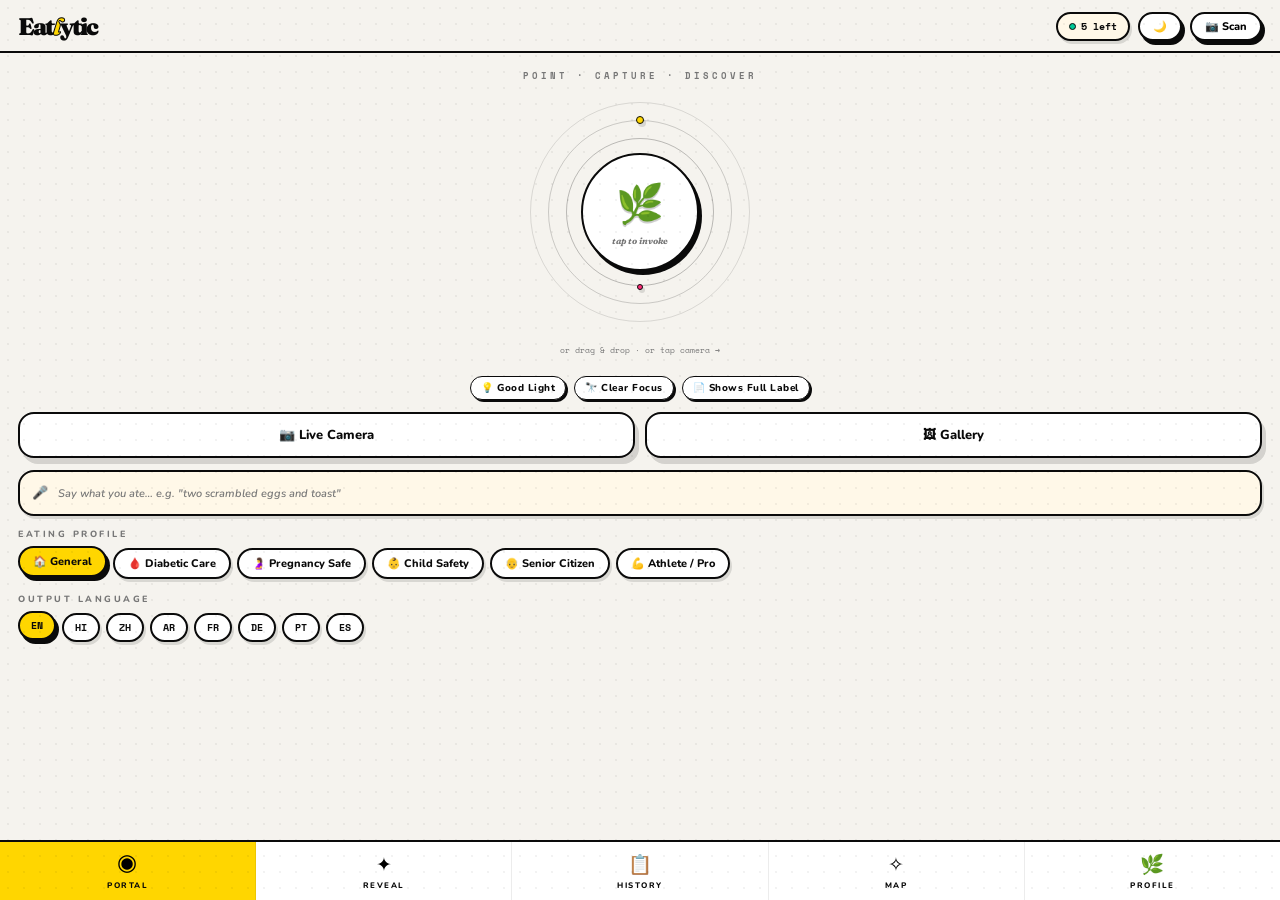
==== commit ec1ea03d: "feat: harden scan flow with auto-clear and zero-washing detection - [UI] Added 'How to Scan' instruc" ====
--- a/index.html
+++ b/index.html
@@ -1,1911 +1,4217 @@
 <!DOCTYPE html>
 <html lang="en">
+
 <head>
-<meta charset="UTF-8">
-<meta name="viewport" content="width=device-width, initial-scale=1.0, maximum-scale=1.0, user-scalable=no">
-<title>Eatlytic — Food Intelligence</title>
-<link rel="preconnect" href="https://fonts.googleapis.com">
-<link href="https://fonts.googleapis.com/css2?family=Fraunces:ital,opsz,wght@0,9..144,400;0,9..144,700;0,9..144,900;1,9..144,400;1,9..144,700&family=Nunito:wght@400;600;700;800;900&family=Space+Mono:ital,wght@0,400;0,700;1,400&display=swap" rel="stylesheet">
-<style>
-:root {
-  /* ── Light mode (default) ── */
-  --white:#FFFFFF; --ink:#0A0A0A; --bg:#F5F3EE;
-  --yellow:#FFD600; --pink:#FF2D78; --blue:#0047FF;
-  --mint:#00C896; --orange:#FF6B00; --lilac:#C084FC;
-  --red:#FF1744; --cream:#FFF8E8; --muted:#777; --green:#00A878;
-  --shadow-sticker:3px 4px 0px var(--ink);
-  --shadow-card:4px 6px 0px rgba(10,10,10,0.14);
-  --shadow-sm:2px 3px 0px rgba(10,10,10,0.12);
-  --border:2px solid var(--ink);
-  --r:16px; --r-pill:100px;
-  /* nav height + iOS safe area */
-  --nav-h:60px;
-  --nav-bottom: env(safe-area-inset-bottom, 0px);
-}
-
-/* ── Dark mode token overrides ── */
-[data-theme="dark"] {
-  --white:#1A1A1A; --ink:#F0EDE6; --bg:#111111;
-  --cream:#1E1C18; --muted:#8A8A8A;
-  --shadow-sticker:3px 4px 0px rgba(240,237,230,0.15);
-  --shadow-card:4px 6px 0px rgba(0,0,0,0.5);
-  --shadow-sm:2px 3px 0px rgba(0,0,0,0.4);
-  --border:2px solid rgba(240,237,230,0.18);
-}
-*,*::before,*::after{margin:0;padding:0;box-sizing:border-box;-webkit-tap-highlight-color:transparent}
-html,body{width:100%;height:100%;overflow:hidden;background:var(--bg)}
-body{font-family:'Nunito',sans-serif;color:var(--ink)}
-button{font-family:inherit;cursor:pointer;border:none;outline:none}
-input,textarea,select{font-family:inherit;outline:none}
-
-/* halftone dot texture */
-body::after{content:'';position:fixed;inset:0;z-index:9998;pointer-events:none;
-  background-image:radial-gradient(circle,rgba(10,10,10,0.05) 1px,transparent 1px);
-  background-size:16px 16px}
-
-/* screen system */
-.screen{position:fixed;inset:0;z-index:10;display:flex;flex-direction:column;
-  background:var(--bg);overflow:hidden;opacity:0;pointer-events:none;
-  transform:scale(0.96) translateY(12px);
-  transition:opacity 0.38s ease,transform 0.38s cubic-bezier(0.34,1.2,0.64,1)}
-.screen.active{opacity:1;pointer-events:all;transform:scale(1) translateY(0)}
-.screen.exit{opacity:0;transform:scale(1.04) translateY(-10px);pointer-events:none}
-
-/* app header */
-.app-header{flex-shrink:0;padding:12px 18px 10px;display:flex;justify-content:space-between;
-  align-items:center;background:var(--bg);border-bottom:var(--border);z-index:5}
-.app-logo{font-family:'Fraunces',serif;font-weight:900;font-size:1.5rem;letter-spacing:-2px;color:var(--ink)}
-.app-logo em{color:var(--yellow);font-style:italic;-webkit-text-stroke:1px var(--ink)}
-.header-pill{background:var(--white);border:var(--border);border-radius:var(--r-pill);
-  padding:5px 13px;font-size:11px;font-weight:800;cursor:pointer;
-  box-shadow:var(--shadow-sticker);transition:transform 0.1s,box-shadow 0.1s;
-  display:flex;align-items:center;gap:6px}
-.header-pill:active{transform:translateY(2px);box-shadow:none}
-
-/* quota badge */
-.quota-pill{background:var(--cream);border:var(--border);border-radius:var(--r-pill);
-  padding:5px 11px;font-family:'Space Mono',monospace;font-size:10px;font-weight:700;
-  display:flex;align-items:center;gap:5px;box-shadow:var(--shadow-sm)}
-.quota-dot{width:7px;height:7px;border-radius:50%;background:var(--mint);border:1px solid var(--ink);
-  animation:qdot-pulse 2.4s ease-in-out infinite}
-.quota-dot.warn{background:var(--orange)} .quota-dot.low{background:var(--red)}
-@keyframes qdot-pulse{0%,100%{transform:scale(1)}50%{transform:scale(1.5)}}
-
-/* scrollable inner */
-.scroll-inner{flex:1;overflow-y:auto;-webkit-overflow-scrolling:touch;scrollbar-width:none}
-.scroll-inner::-webkit-scrollbar{display:none}
-
-/* ── SECTION LABEL */
-.section-label{font-size:9px;font-weight:800;letter-spacing:2.5px;text-transform:uppercase;
-  color:var(--muted);margin-bottom:8px}
-
-/* ── CHIPS */
-.chip-row{display:flex;gap:6px;flex-wrap:wrap;margin-bottom:14px}
-.chip{padding:6px 13px;border-radius:var(--r-pill);border:var(--border);background:var(--white);
-  font-size:11px;font-weight:800;color:var(--ink);cursor:pointer;box-shadow:var(--shadow-sm);
-  transition:all 0.15s cubic-bezier(0.34,1.56,0.64,1)}
-.chip:hover{transform:translateY(-2px)}
-.chip.active{background:var(--yellow);box-shadow:var(--shadow-sticker);transform:translateY(-2px)}
-.lang-chip{font-family:'Space Mono',monospace;font-size:10px;padding:5px 11px}
-
-/* ════════════════════════════════════
+  <meta charset="UTF-8">
+  <meta name="viewport" content="width=device-width, initial-scale=1.0, maximum-scale=1.0, user-scalable=no">
+  <title>Eatlytic — Food Intelligence</title>
+  <link rel="preconnect" href="https://fonts.googleapis.com">
+  <link
+    href="https://fonts.googleapis.com/css2?family=Fraunces:ital,opsz,wght@0,9..144,400;0,9..144,700;0,9..144,900;1,9..144,400;1,9..144,700&family=Nunito:wght@400;600;700;800;900&family=Space+Mono:ital,wght@0,400;0,700;1,400&display=swap"
+    rel="stylesheet">
+  <style>
+    :root {
+      /* ── Light mode (default) ── */
+      --white: #FFFFFF;
+      --ink: #0A0A0A;
+      --bg: #F5F3EE;
+      --yellow: #FFD600;
+      --pink: #FF2D78;
+      --blue: #0047FF;
+      --mint: #00C896;
+      --orange: #FF6B00;
+      --lilac: #C084FC;
+      --red: #FF1744;
+      --cream: #FFF8E8;
+      --muted: #777;
+      --green: #00A878;
+      --shadow-sticker: 3px 4px 0px var(--ink);
+      --shadow-card: 4px 6px 0px rgba(10, 10, 10, 0.14);
+      --shadow-sm: 2px 3px 0px rgba(10, 10, 10, 0.12);
+      --border: 2px solid var(--ink);
+      --r: 16px;
+      --r-pill: 100px;
+      /* nav height + iOS safe area */
+      --nav-h: 60px;
+      --nav-bottom: env(safe-area-inset-bottom, 0px);
+    }
+
+    /* ── Dark mode token overrides ── */
+    [data-theme="dark"] {
+      --white: #1A1A1A;
+      --ink: #F0EDE6;
+      --bg: #111111;
+      --cream: #1E1C18;
+      --muted: #8A8A8A;
+      --shadow-sticker: 3px 4px 0px rgba(240, 237, 230, 0.15);
+      --shadow-card: 4px 6px 0px rgba(0, 0, 0, 0.5);
+      --shadow-sm: 2px 3px 0px rgba(0, 0, 0, 0.4);
+      --border: 2px solid rgba(240, 237, 230, 0.18);
+    }
+
+    *,
+    *::before,
+    *::after {
+      margin: 0;
+      padding: 0;
+      box-sizing: border-box;
+      -webkit-tap-highlight-color: transparent
+    }
+
+    html,
+    body {
+      width: 100%;
+      height: 100%;
+      overflow: hidden;
+      background: var(--bg)
+    }
+
+    body {
+      font-family: 'Nunito', sans-serif;
+      color: var(--ink)
+    }
+
+    button {
+      font-family: inherit;
+      cursor: pointer;
+      border: none;
+      outline: none
+    }
+
+    input,
+    textarea,
+    select {
+      font-family: inherit;
+      outline: none
+    }
+
+    /* halftone dot texture */
+    body::after {
+      content: '';
+      position: fixed;
+      inset: 0;
+      z-index: 9998;
+      pointer-events: none;
+      background-image: radial-gradient(circle, rgba(10, 10, 10, 0.05) 1px, transparent 1px);
+      background-size: 16px 16px
+    }
+
+    /* screen system */
+    .screen {
+      position: fixed;
+      inset: 0;
+      z-index: 10;
+      display: flex;
+      flex-direction: column;
+      background: var(--bg);
+      overflow: hidden;
+      opacity: 0;
+      pointer-events: none;
+      transform: scale(0.96) translateY(12px);
+      transition: opacity 0.38s ease, transform 0.38s cubic-bezier(0.34, 1.2, 0.64, 1)
+    }
+
+    .screen.active {
+      opacity: 1;
+      pointer-events: all;
+      transform: scale(1) translateY(0)
+    }
+
+    .screen.exit {
+      opacity: 0;
+      transform: scale(1.04) translateY(-10px);
+      pointer-events: none
+    }
+
+    /* app header */
+    .app-header {
+      flex-shrink: 0;
+      padding: 12px 18px 10px;
+      display: flex;
+      justify-content: space-between;
+      align-items: center;
+      background: var(--bg);
+      border-bottom: var(--border);
+      z-index: 5
+    }
+
+    .app-logo {
+      font-family: 'Fraunces', serif;
+      font-weight: 900;
+      font-size: 1.5rem;
+      letter-spacing: -2px;
+      color: var(--ink)
+    }
+
+    .app-logo em {
+      color: var(--yellow);
+      font-style: italic;
+      -webkit-text-stroke: 1px var(--ink)
+    }
+
+    .header-pill {
+      background: var(--white);
+      border: var(--border);
+      border-radius: var(--r-pill);
+      padding: 5px 13px;
+      font-size: 11px;
+      font-weight: 800;
+      cursor: pointer;
+      box-shadow: var(--shadow-sticker);
+      transition: transform 0.1s, box-shadow 0.1s;
+      display: flex;
+      align-items: center;
+      gap: 6px
+    }
+
+    .header-pill:active {
+      transform: translateY(2px);
+      box-shadow: none
+    }
+
+    /* quota badge */
+    .quota-pill {
+      background: var(--cream);
+      border: var(--border);
+      border-radius: var(--r-pill);
+      padding: 5px 11px;
+      font-family: 'Space Mono', monospace;
+      font-size: 10px;
+      font-weight: 700;
+      display: flex;
+      align-items: center;
+      gap: 5px;
+      box-shadow: var(--shadow-sm)
+    }
+
+    .quota-dot {
+      width: 7px;
+      height: 7px;
+      border-radius: 50%;
+      background: var(--mint);
+      border: 1px solid var(--ink);
+      animation: qdot-pulse 2.4s ease-in-out infinite
+    }
+
+    .quota-dot.warn {
+      background: var(--orange)
+    }
+
+    .quota-dot.low {
+      background: var(--red)
+    }
+
+    @keyframes qdot-pulse {
+
+      0%,
+      100% {
+        transform: scale(1)
+      }
+
+      50% {
+        transform: scale(1.5)
+      }
+    }
+
+    /* scrollable inner */
+    .scroll-inner {
+      flex: 1;
+      overflow-y: auto;
+      -webkit-overflow-scrolling: touch;
+      scrollbar-width: none
+    }
+
+    .scroll-inner::-webkit-scrollbar {
+      display: none
+    }
+
+    /* ── SECTION LABEL */
+    .section-label {
+      font-size: 9px;
+      font-weight: 800;
+      letter-spacing: 2.5px;
+      text-transform: uppercase;
+      color: var(--muted);
+      margin-bottom: 8px
+    }
+
+    /* ── CHIPS */
+    .chip-row {
+      display: flex;
+      gap: 6px;
+      flex-wrap: wrap;
+      margin-bottom: 14px
+    }
+
+    .chip {
+      padding: 6px 13px;
+      border-radius: var(--r-pill);
+      border: var(--border);
+      background: var(--white);
+      font-size: 11px;
+      font-weight: 800;
+      color: var(--ink);
+      cursor: pointer;
+      box-shadow: var(--shadow-sm);
+      transition: all 0.15s cubic-bezier(0.34, 1.56, 0.64, 1)
+    }
+
+    .chip:hover {
+      transform: translateY(-2px)
+    }
+
+    .chip.active {
+      background: var(--yellow);
+      box-shadow: var(--shadow-sticker);
+      transform: translateY(-2px)
+    }
+
+    .lang-chip {
+      font-family: 'Space Mono', monospace;
+      font-size: 10px;
+      padding: 5px 11px
+    }
+
+    /* ════════════════════════════════════
    S-SCAN — THE PORTAL
 ════════════════════════════════════ */
-.portal-section{display:flex;flex-direction:column;align-items:center;padding:16px 0 8px}
-.scan-eyebrow{font-family:'Space Mono',monospace;font-size:9px;font-weight:700;
-  letter-spacing:3px;text-transform:uppercase;color:var(--muted);margin-bottom:20px;text-align:center}
-
-/* portal rings */
-.portal-wrap{position:relative;width:220px;height:220px;display:flex;align-items:center;
-  justify-content:center;cursor:pointer;margin-bottom:18px}
-.portal-ring{position:absolute;border-radius:50%;pointer-events:none;
-  animation:portal-breath 3.8s ease-in-out infinite}
-.portal-ring:nth-child(1){width:220px;height:220px;border:1.5px solid rgba(10,10,10,0.12)}
-.portal-ring:nth-child(2){width:184px;height:184px;border:1.5px solid rgba(10,10,10,0.18);animation-delay:0.6s}
-.portal-ring:nth-child(3){width:148px;height:148px;border:1.5px solid rgba(10,10,10,0.25);animation-delay:1.2s}
-@keyframes portal-breath{0%,100%{transform:scale(1);opacity:.8}50%{transform:scale(1.035);opacity:1}}
-.portal-orbit{position:absolute;width:184px;height:184px;border-radius:50%;pointer-events:none;
-  animation:portal-orbit-spin 11s linear infinite}
-.portal-orbit:nth-child(5){width:148px;height:148px;animation-duration:16s;animation-direction:reverse}
-.portal-orbit-dot{position:absolute;top:-4px;left:50%;transform:translateX(-50%);
-  width:8px;height:8px;border-radius:50%;background:var(--yellow);border:1.5px solid var(--ink);
-  box-shadow:var(--shadow-sm)}
-.portal-orbit:nth-child(5) .portal-orbit-dot{background:var(--pink);top:auto;bottom:-4px;width:6px;height:6px}
-@keyframes portal-orbit-spin{to{transform:rotate(360deg)}}
-
-/* portal core (the tappable center) */
-.portal-core{width:118px;height:118px;border-radius:50%;background:var(--white);
-  border:var(--border);box-shadow:var(--shadow-sticker);
-  display:flex;flex-direction:column;align-items:center;justify-content:center;
-  gap:4px;position:relative;z-index:2;
-  transition:transform 0.2s cubic-bezier(0.34,1.56,0.64,1),box-shadow 0.15s}
-.portal-core:hover{transform:scale(1.06);box-shadow:5px 6px 0px var(--ink)}
-.portal-core:active{transform:scale(0.96) translateY(2px);box-shadow:1px 2px 0px var(--ink)}
-.portal-icon{font-size:2.4rem;filter:drop-shadow(0 2px 0 rgba(10,10,10,0.2))}
-.portal-cta-text{font-family:'Fraunces',serif;font-size:9px;font-style:italic;font-weight:700;
-  color:var(--muted);animation:portal-breath 3.8s ease-in-out infinite;text-align:center}
-
-/* ── FIX: image preview (was broken — z-index war with portal-core) */
-.portal-preview-wrap{position:absolute;inset:42px;border-radius:50%;
-  overflow:hidden;border:var(--border);z-index:4;display:none;
-  box-shadow:var(--shadow-sticker)}
-.portal-preview-wrap.visible{display:block}
-.portal-preview-wrap img{width:100%;height:100%;object-fit:cover;display:block}
-.portal-preview-badge{position:absolute;bottom:0;left:0;right:0;padding:4px;
-  background:rgba(255,255,255,0.92);border-top:var(--border);
-  font-size:8.5px;font-weight:800;text-transform:uppercase;letter-spacing:1px;
-  text-align:center;font-family:'Space Mono',monospace}
-
-/* quality strip */
-.quality-strip{display:none;width:100%;background:var(--white);border:var(--border);
-  border-radius:var(--r);padding:9px 14px;box-shadow:var(--shadow-sm);
-  gap:10px;align-items:center;margin-bottom:10px}
-.quality-strip.visible{display:flex}
-.qs-label{font-size:10px;font-weight:800;text-transform:uppercase;letter-spacing:1px;flex-shrink:0}
-.qs-bar{flex:1;height:8px;background:#E8E4DE;border:1.5px solid var(--ink);border-radius:4px;overflow:hidden}
-.qs-fill{height:100%;width:0%;border-radius:3px;transition:width 0.9s cubic-bezier(0.34,1.56,0.64,1);background:var(--mint)}
-.qs-badge{font-size:10px;font-weight:800;color:var(--mint);font-family:'Space Mono',monospace;white-space:nowrap}
-
-/* scan action buttons */
-.scan-btn-row{display:grid;grid-template-columns:1fr 1fr;gap:10px;margin-bottom:12px}
-.scan-btn{background:var(--white);border:var(--border);border-radius:var(--r);padding:12px 10px;
-  display:flex;align-items:center;justify-content:center;gap:8px;
-  font-size:13px;font-weight:800;color:var(--ink);box-shadow:var(--shadow-card);
-  transition:transform 0.15s cubic-bezier(0.34,1.56,0.64,1),box-shadow 0.1s}
-.scan-btn:active{transform:translateY(3px);box-shadow:none}
-
-/* analyse CTA */
-.analyse-cta{display:none;width:100%;background:var(--ink);color:var(--yellow);
-  border:var(--border);border-radius:var(--r-pill);padding:15px;
-  font-family:'Fraunces',serif;font-weight:900;font-size:1.1rem;font-style:italic;
-  letter-spacing:-0.5px;box-shadow:var(--shadow-sticker);margin-bottom:13px;
-  transition:transform 0.15s,box-shadow 0.1s}
-.analyse-cta:active{transform:translateY(3px);box-shadow:none}
-.analyse-cta.visible{display:block}
-
-/* voice logging */
-.voice-btn{width:100%;background:var(--cream);border:var(--border);border-radius:var(--r);
-  padding:12px;display:flex;align-items:center;gap:10px;
-  font-size:13px;font-weight:800;box-shadow:var(--shadow-sm);margin-bottom:12px;
-  transition:all 0.2s}
-.voice-btn.listening{background:var(--pink);color:#fff;animation:voice-pulse 1s ease-in-out infinite}
-.voice-transcript{font-size:11px;font-weight:600;color:var(--muted);flex:1;text-align:left;font-style:italic}
-@keyframes voice-pulse{0%,100%{transform:scale(1)}50%{transform:scale(1.02)}}
-
-/* ════════════════════════════════════
+    .portal-section {
+      display: flex;
+      flex-direction: column;
+      align-items: center;
+      padding: 16px 0 8px
+    }
+
+    .scan-eyebrow {
+      font-family: 'Space Mono', monospace;
+      font-size: 9px;
+      font-weight: 700;
+      letter-spacing: 3px;
+      text-transform: uppercase;
+      color: var(--muted);
+      margin-bottom: 20px;
+      text-align: center
+    }
+
+    /* portal rings */
+    .portal-wrap {
+      position: relative;
+      width: 220px;
+      height: 220px;
+      display: flex;
+      align-items: center;
+      justify-content: center;
+      cursor: pointer;
+      margin-bottom: 18px
+    }
+
+    .portal-ring {
+      position: absolute;
+      border-radius: 50%;
+      pointer-events: none;
+      animation: portal-breath 3.8s ease-in-out infinite
+    }
+
+    .portal-ring:nth-child(1) {
+      width: 220px;
+      height: 220px;
+      border: 1.5px solid rgba(10, 10, 10, 0.12)
+    }
+
+    .portal-ring:nth-child(2) {
+      width: 184px;
+      height: 184px;
+      border: 1.5px solid rgba(10, 10, 10, 0.18);
+      animation-delay: 0.6s
+    }
+
+    .portal-ring:nth-child(3) {
+      width: 148px;
+      height: 148px;
+      border: 1.5px solid rgba(10, 10, 10, 0.25);
+      animation-delay: 1.2s
+    }
+
+    @keyframes portal-breath {
+
+      0%,
+      100% {
+        transform: scale(1);
+        opacity: .8
+      }
+
+      50% {
+        transform: scale(1.035);
+        opacity: 1
+      }
+    }
+
+    .portal-orbit {
+      position: absolute;
+      width: 184px;
+      height: 184px;
+      border-radius: 50%;
+      pointer-events: none;
+      animation: portal-orbit-spin 11s linear infinite
+    }
+
+    .portal-orbit:nth-child(5) {
+      width: 148px;
+      height: 148px;
+      animation-duration: 16s;
+      animation-direction: reverse
+    }
+
+    .portal-orbit-dot {
+      position: absolute;
+      top: -4px;
+      left: 50%;
+      transform: translateX(-50%);
+      width: 8px;
+      height: 8px;
+      border-radius: 50%;
+      background: var(--yellow);
+      border: 1.5px solid var(--ink);
+      box-shadow: var(--shadow-sm)
+    }
+
+    .portal-orbit:nth-child(5) .portal-orbit-dot {
+      background: var(--pink);
+      top: auto;
+      bottom: -4px;
+      width: 6px;
+      height: 6px
+    }
+
+    @keyframes portal-orbit-spin {
+      to {
+        transform: rotate(360deg)
+      }
+    }
+
+    /* portal core (the tappable center) */
+    .portal-core {
+      width: 118px;
+      height: 118px;
+      border-radius: 50%;
+      background: var(--white);
+      border: var(--border);
+      box-shadow: var(--shadow-sticker);
+      display: flex;
+      flex-direction: column;
+      align-items: center;
+      justify-content: center;
+      gap: 4px;
+      position: relative;
+      z-index: 2;
+      transition: transform 0.2s cubic-bezier(0.34, 1.56, 0.64, 1), box-shadow 0.15s
+    }
+
+    .portal-core:hover {
+      transform: scale(1.06);
+      box-shadow: 5px 6px 0px var(--ink)
+    }
+
+    .portal-core:active {
+      transform: scale(0.96) translateY(2px);
+      box-shadow: 1px 2px 0px var(--ink)
+    }
+
+    .portal-icon {
+      font-size: 2.4rem;
+      filter: drop-shadow(0 2px 0 rgba(10, 10, 10, 0.2))
+    }
+
+    .portal-cta-text {
+      font-family: 'Fraunces', serif;
+      font-size: 9px;
+      font-style: italic;
+      font-weight: 700;
+      color: var(--muted);
+      animation: portal-breath 3.8s ease-in-out infinite;
+      text-align: center
+    }
+
+    /* ── FIX: image preview (was broken — z-index war with portal-core) */
+    .portal-preview-wrap {
+      position: absolute;
+      inset: 42px;
+      border-radius: 50%;
+      overflow: hidden;
+      border: var(--border);
+      z-index: 4;
+      display: none;
+      box-shadow: var(--shadow-sticker)
+    }
+
+    .portal-preview-wrap.visible {
+      display: block
+    }
+
+    .portal-preview-wrap img {
+      width: 100%;
+      height: 100%;
+      object-fit: cover;
+      display: block
+    }
+
+    .portal-preview-badge {
+      position: absolute;
+      bottom: 0;
+      left: 0;
+      right: 0;
+      padding: 4px;
+      background: rgba(255, 255, 255, 0.92);
+      border-top: var(--border);
+      font-size: 8.5px;
+      font-weight: 800;
+      text-transform: uppercase;
+      letter-spacing: 1px;
+      text-align: center;
+      font-family: 'Space Mono', monospace
+    }
+
+    /* quality strip */
+    .quality-strip {
+      display: none;
+      width: 100%;
+      background: var(--white);
+      border: var(--border);
+      border-radius: var(--r);
+      padding: 9px 14px;
+      box-shadow: var(--shadow-sm);
+      gap: 10px;
+      align-items: center;
+      margin-bottom: 10px
+    }
+
+    .quality-strip.visible {
+      display: flex
+    }
+
+    .qs-label {
+      font-size: 10px;
+      font-weight: 800;
+      text-transform: uppercase;
+      letter-spacing: 1px;
+      flex-shrink: 0
+    }
+
+    .qs-bar {
+      flex: 1;
+      height: 8px;
+      background: #E8E4DE;
+      border: 1.5px solid var(--ink);
+      border-radius: 4px;
+      overflow: hidden
+    }
+
+    .qs-fill {
+      height: 100%;
+      width: 0%;
+      border-radius: 3px;
+      transition: width 0.9s cubic-bezier(0.34, 1.56, 0.64, 1);
+      background: var(--mint)
+    }
+
+    .qs-badge {
+      font-size: 10px;
+      font-weight: 800;
+      color: var(--mint);
+      font-family: 'Space Mono', monospace;
+      white-space: nowrap
+    }
+
+    /* scan action buttons */
+    .scan-btn-row {
+      display: grid;
+      grid-template-columns: 1fr 1fr;
+      gap: 10px;
+      margin-bottom: 12px
+    }
+
+    .scan-btn {
+      background: var(--white);
+      border: var(--border);
+      border-radius: var(--r);
+      padding: 12px 10px;
+      display: flex;
+      align-items: center;
+      justify-content: center;
+      gap: 8px;
+      font-size: 13px;
+      font-weight: 800;
+      color: var(--ink);
+      box-shadow: var(--shadow-card);
+      transition: transform 0.15s cubic-bezier(0.34, 1.56, 0.64, 1), box-shadow 0.1s
+    }
+
+    .scan-btn:active {
+      transform: translateY(3px);
+      box-shadow: none
+    }
+
+    /* analyse CTA */
+    .analyse-cta {
+      display: none;
+      width: 100%;
+      background: var(--ink);
+      color: var(--yellow);
+      border: var(--border);
+      border-radius: var(--r-pill);
+      padding: 15px;
+      font-family: 'Fraunces', serif;
+      font-weight: 900;
+      font-size: 1.1rem;
+      font-style: italic;
+      letter-spacing: -0.5px;
+      box-shadow: var(--shadow-sticker);
+      margin-bottom: 13px;
+      transition: transform 0.15s, box-shadow 0.1s
+    }
+
+    .analyse-cta:active {
+      transform: translateY(3px);
+      box-shadow: none
+    }
+
+    .analyse-cta.visible {
+      display: block
+    }
+
+    /* voice logging */
+    .voice-btn {
+      width: 100%;
+      background: var(--cream);
+      border: var(--border);
+      border-radius: var(--r);
+      padding: 12px;
+      display: flex;
+      align-items: center;
+      gap: 10px;
+      font-size: 13px;
+      font-weight: 800;
+      box-shadow: var(--shadow-sm);
+      margin-bottom: 12px;
+      transition: all 0.2s
+    }
+
+    .voice-btn.listening {
+      background: var(--pink);
+      color: #fff;
+      animation: voice-pulse 1s ease-in-out infinite
+    }
+
+    .voice-transcript {
+      font-size: 11px;
+      font-weight: 600;
+      color: var(--muted);
+      flex: 1;
+      text-align: left;
+      font-style: italic
+    }
+
+    @keyframes voice-pulse {
+
+      0%,
+      100% {
+        transform: scale(1)
+      }
+
+      50% {
+        transform: scale(1.02)
+      }
+    }
+
+    /* ════════════════════════════════════
    S-CAMERA — LIVE VIEWFINDER
 ════════════════════════════════════ */
-#s-camera{background:#000;z-index:20}
-.camera-viewport{flex:1;position:relative;overflow:hidden;display:flex;align-items:center;justify-content:center}
-#camera-video{width:100%;height:100%;object-fit:cover;display:block}
-/* AR-style reticle */
-.camera-reticle{position:absolute;width:220px;height:220px;pointer-events:none}
-.reticle-corner{position:absolute;width:24px;height:24px;border-color:#FFD600;border-style:solid;border-width:3px}
-.rc-tl{top:0;left:0;border-right:none;border-bottom:none}
-.rc-tr{top:0;right:0;border-left:none;border-bottom:none}
-.rc-bl{bottom:0;left:0;border-right:none;border-top:none}
-.rc-br{bottom:0;right:0;border-left:none;border-top:none}
-.reticle-scan-line{position:absolute;left:0;right:0;height:2px;background:linear-gradient(to right,transparent,#FFD600,transparent);
-  animation:scan-sweep 2s ease-in-out infinite}
-@keyframes scan-sweep{0%{top:10%}50%{top:85%}100%{top:10%}}
-
-/* nutrition overlay (AR display) */
-.camera-overlay-pill{position:absolute;top:16px;left:50%;transform:translateX(-50%);
-  background:rgba(10,10,10,0.85);color:var(--yellow);border-radius:var(--r-pill);
-  padding:6px 14px;font-family:'Space Mono',monospace;font-size:10px;font-weight:700;
-  letter-spacing:1px;white-space:nowrap;opacity:0;transition:opacity 0.3s}
-.camera-overlay-pill.show{opacity:1}
-/* camera controls */
-.camera-controls{flex-shrink:0;background:#111;padding:16px 24px 24px;
-  display:flex;align-items:center;justify-content:space-between}
-.cam-ctrl-btn{width:48px;height:48px;border-radius:50%;background:rgba(255,255,255,0.1);
-  border:1.5px solid rgba(255,255,255,0.2);color:#fff;font-size:1.3rem;
-  display:flex;align-items:center;justify-content:center;cursor:pointer;
-  transition:all 0.15s}
-.cam-ctrl-btn:active{transform:scale(0.9);background:rgba(255,255,255,0.2)}
-.cam-ctrl-btn.on{background:rgba(255,214,0,0.2);border-color:var(--yellow);color:var(--yellow)}
-.capture-btn{width:72px;height:72px;border-radius:50%;background:var(--white);
-  border:4px solid rgba(255,255,255,0.4);cursor:pointer;position:relative;
-  transition:transform 0.15s,box-shadow 0.15s;
-  box-shadow:0 0 0 4px rgba(255,255,255,0.15)}
-.capture-btn::after{content:'';position:absolute;inset:8px;border-radius:50%;background:var(--white)}
-.capture-btn:active{transform:scale(0.92)}
-.camera-mode-row{flex-shrink:0;background:#111;padding:6px 18px 10px;
-  display:flex;gap:8px;justify-content:center}
-.cam-mode-btn{padding:6px 14px;border-radius:var(--r-pill);border:1.5px solid rgba(255,255,255,0.2);
-  background:rgba(255,255,255,0.08);color:rgba(255,255,255,0.5);font-size:10px;font-weight:800;
-  letter-spacing:1px;text-transform:uppercase;transition:all 0.15s}
-.cam-mode-btn.active{background:rgba(255,214,0,0.15);border-color:var(--yellow);color:var(--yellow)}
-
-/* ════════════════════════════════════
+    #s-camera {
+      background: #000;
+      z-index: 20
+    }
+
+    .camera-viewport {
+      flex: 1;
+      position: relative;
+      overflow: hidden;
+      display: flex;
+      align-items: center;
+      justify-content: center
+    }
+
+    #camera-video {
+      width: 100%;
+      height: 100%;
+      object-fit: cover;
+      display: block
+    }
+
+    /* AR-style reticle */
+    .camera-reticle {
+      position: absolute;
+      width: 220px;
+      height: 220px;
+      pointer-events: none
+    }
+
+    .reticle-corner {
+      position: absolute;
+      width: 24px;
+      height: 24px;
+      border-color: #FFD600;
+      border-style: solid;
+      border-width: 3px
+    }
+
+    .rc-tl {
+      top: 0;
+      left: 0;
+      border-right: none;
+      border-bottom: none
+    }
+
+    .rc-tr {
+      top: 0;
+      right: 0;
+      border-left: none;
+      border-bottom: none
+    }
+
+    .rc-bl {
+      bottom: 0;
+      left: 0;
+      border-right: none;
+      border-top: none
+    }
+
+    .rc-br {
+      bottom: 0;
+      right: 0;
+      border-left: none;
+      border-top: none
+    }
+
+    .reticle-scan-line {
+      position: absolute;
+      left: 0;
+      right: 0;
+      height: 2px;
+      background: linear-gradient(to right, transparent, #FFD600, transparent);
+      animation: scan-sweep 2s ease-in-out infinite
+    }
+
+    @keyframes scan-sweep {
+      0% {
+        top: 10%
+      }
+
+      50% {
+        top: 85%
+      }
+
+      100% {
+        top: 10%
+      }
+    }
+
+    /* nutrition overlay (AR display) */
+    .camera-overlay-pill {
+      position: absolute;
+      top: 16px;
+      left: 50%;
+      transform: translateX(-50%);
+      background: rgba(10, 10, 10, 0.85);
+      color: var(--yellow);
+      border-radius: var(--r-pill);
+      padding: 6px 14px;
+      font-family: 'Space Mono', monospace;
+      font-size: 10px;
+      font-weight: 700;
+      letter-spacing: 1px;
+      white-space: nowrap;
+      opacity: 0;
+      transition: opacity 0.3s
+    }
+
+    .camera-overlay-pill.show {
+      opacity: 1
+    }
+
+    /* camera controls */
+    .camera-controls {
+      flex-shrink: 0;
+      background: #111;
+      padding: 16px 24px 24px;
+      display: flex;
+      align-items: center;
+      justify-content: space-between
+    }
+
+    .cam-ctrl-btn {
+      width: 48px;
+      height: 48px;
+      border-radius: 50%;
+      background: rgba(255, 255, 255, 0.1);
+      border: 1.5px solid rgba(255, 255, 255, 0.2);
+      color: #fff;
+      font-size: 1.3rem;
+      display: flex;
+      align-items: center;
+      justify-content: center;
+      cursor: pointer;
+      transition: all 0.15s
+    }
+
+    .cam-ctrl-btn:active {
+      transform: scale(0.9);
+      background: rgba(255, 255, 255, 0.2)
+    }
+
+    .cam-ctrl-btn.on {
+      background: rgba(255, 214, 0, 0.2);
+      border-color: var(--yellow);
+      color: var(--yellow)
+    }
+
+    .capture-btn {
+      width: 72px;
+      height: 72px;
+      border-radius: 50%;
+      background: var(--white);
+      border: 4px solid rgba(255, 255, 255, 0.4);
+      cursor: pointer;
+      position: relative;
+      transition: transform 0.15s, box-shadow 0.15s;
+      box-shadow: 0 0 0 4px rgba(255, 255, 255, 0.15)
+    }
+
+    .capture-btn::after {
+      content: '';
+      position: absolute;
+      inset: 8px;
+      border-radius: 50%;
+      background: var(--white)
+    }
+
+    .capture-btn:active {
+      transform: scale(0.92)
+    }
+
+    .camera-mode-row {
+      flex-shrink: 0;
+      background: #111;
+      padding: 6px 18px 10px;
+      display: flex;
+      gap: 8px;
+      justify-content: center
+    }
+
+    .cam-mode-btn {
+      padding: 6px 14px;
+      border-radius: var(--r-pill);
+      border: 1.5px solid rgba(255, 255, 255, 0.2);
+      background: rgba(255, 255, 255, 0.08);
+      color: rgba(255, 255, 255, 0.5);
+      font-size: 10px;
+      font-weight: 800;
+      letter-spacing: 1px;
+      text-transform: uppercase;
+      transition: all 0.15s
+    }
+
+    .cam-mode-btn.active {
+      background: rgba(255, 214, 0, 0.15);
+      border-color: var(--yellow);
+      color: var(--yellow)
+    }
+
+    /* ════════════════════════════════════
    S-READING — VINE LOADER
 ════════════════════════════════════ */
-#s-reading{justify-content:center;align-items:center}
-.reading-wrap{display:flex;flex-direction:column;align-items:center;padding:32px 24px;width:100%;max-width:420px}
-.reading-title{font-family:'Fraunces',serif;font-size:1.6rem;font-weight:900;font-style:italic;
-  color:var(--ink);margin-bottom:36px;text-align:center;line-height:1.15}
-.reading-title em{color:var(--yellow);-webkit-text-stroke:1px var(--ink)}
-.vine-wrap{position:relative;width:2px;height:160px;margin-bottom:32px}
-.vine-track{position:absolute;inset:0;background:rgba(10,10,10,0.1)}
-.vine-fill{position:absolute;bottom:0;left:0;width:2px;height:0%;background:var(--ink);
-  transition:height 0.4s ease;box-shadow:0 -4px 16px rgba(10,10,10,0.25)}
-.vine-nodes{position:absolute;inset:0}
-.vine-node{position:absolute;left:50%;transform:translateX(-50%);width:12px;height:12px;border-radius:50%;
-  background:var(--bg);border:2px solid rgba(10,10,10,0.2);transition:border-color 0.3s,background 0.3s}
-.vine-node.lit{border-color:var(--ink);background:var(--yellow);box-shadow:0 0 0 3px rgba(255,214,0,0.3)}
-.vine-node-label{position:absolute;left:20px;white-space:nowrap;font-size:10px;font-weight:700;
-  letter-spacing:1px;text-transform:uppercase;color:rgba(10,10,10,0.3);transition:color 0.3s}
-.vine-node.lit .vine-node-label{color:var(--ink)}
-.reading-text{font-family:'Space Mono',monospace;font-size:10px;color:rgba(10,10,10,0.4);
-  line-height:1.8;max-width:300px;text-align:center;min-height:48px}
-.reading-text .char{opacity:0;animation:char-appear 0.05s forwards}
-@keyframes char-appear{to{opacity:1}}
-
-/* ════════════════════════════════════
+    #s-reading {
+      justify-content: center;
+      align-items: center
+    }
+
+    .reading-wrap {
+      display: flex;
+      flex-direction: column;
+      align-items: center;
+      padding: 32px 24px;
+      width: 100%;
+      max-width: 420px
+    }
+
+    .reading-title {
+      font-family: 'Fraunces', serif;
+      font-size: 1.6rem;
+      font-weight: 900;
+      font-style: italic;
+      color: var(--ink);
+      margin-bottom: 36px;
+      text-align: center;
+      line-height: 1.15
+    }
+
+    .reading-title em {
+      color: var(--yellow);
+      -webkit-text-stroke: 1px var(--ink)
+    }
+
+    .vine-wrap {
+      position: relative;
+      width: 2px;
+      height: 160px;
+      margin-bottom: 32px
+    }
+
+    .vine-track {
+      position: absolute;
+      inset: 0;
+      background: rgba(10, 10, 10, 0.1)
+    }
+
+    .vine-fill {
+      position: absolute;
+      bottom: 0;
+      left: 0;
+      width: 2px;
+      height: 0%;
+      background: var(--ink);
+      transition: height 0.4s ease;
+      box-shadow: 0 -4px 16px rgba(10, 10, 10, 0.25)
+    }
+
+    .vine-nodes {
+      position: absolute;
+      inset: 0
+    }
+
+    .vine-node {
+      position: absolute;
+      left: 50%;
+      transform: translateX(-50%);
+      width: 12px;
+      height: 12px;
+      border-radius: 50%;
+      background: var(--bg);
+      border: 2px solid rgba(10, 10, 10, 0.2);
+      transition: border-color 0.3s, background 0.3s
+    }
+
+    .vine-node.lit {
+      border-color: var(--ink);
+      background: var(--yellow);
+      box-shadow: 0 0 0 3px rgba(255, 214, 0, 0.3)
+    }
+
+    .vine-node-label {
+      position: absolute;
+      left: 20px;
+      white-space: nowrap;
+      font-size: 10px;
+      font-weight: 700;
+      letter-spacing: 1px;
+      text-transform: uppercase;
+      color: rgba(10, 10, 10, 0.3);
+      transition: color 0.3s
+    }
+
+    .vine-node.lit .vine-node-label {
+      color: var(--ink)
+    }
+
+    .reading-text {
+      font-family: 'Space Mono', monospace;
+      font-size: 10px;
+      color: rgba(10, 10, 10, 0.4);
+      line-height: 1.8;
+      max-width: 300px;
+      text-align: center;
+      min-height: 48px
+    }
+
+    .reading-text .char {
+      opacity: 0;
+      animation: char-appear 0.05s forwards
+    }
+
+    @keyframes char-appear {
+      to {
+        opacity: 1
+      }
+    }
+
+    /* ════════════════════════════════════
    S-REVEAL — RESULTS
 ════════════════════════════════════ */
-#s-reveal{overflow:hidden}
-.reveal-scroll{flex:1;overflow-y:auto;padding:0 18px;scrollbar-width:none}
-.reveal-scroll::-webkit-scrollbar{display:none}
-
-.reveal-top{display:flex;justify-content:space-between;align-items:flex-start;padding:12px 0 8px}
-.reveal-product{font-family:'Fraunces',serif;font-weight:900;font-size:1.3rem;
-  letter-spacing:-0.5px;line-height:1.2;max-width:200px}
-.reveal-score-group{text-align:right;flex-shrink:0}
-.reveal-score{font-family:'Fraunces',serif;font-weight:900;font-size:3.6rem;
-  letter-spacing:-4px;line-height:0.95;display:block}
-.reveal-verdict-label{font-size:9px;font-weight:800;letter-spacing:2px;
-  text-transform:uppercase;margin-top:4px;display:block}
-.reveal-thumb{width:48px;height:48px;border-radius:10px;object-fit:cover;
-  border:var(--border);box-shadow:var(--shadow-sm);flex-shrink:0;margin-right:8px}
-
-/* confidence strip */
-.confidence-strip{display:flex;align-items:center;gap:8px;padding:6px 0 10px;
-  font-family:'Space Mono',monospace;font-size:9px;color:var(--muted)}
-.conf-dot{width:6px;height:6px;border-radius:50%;background:var(--mint);border:1px solid var(--ink)}
-
-/* satellite orb */
-.orb-stage{display:flex;justify-content:center;padding:6px 0 4px;position:relative}
-.score-orb-wrap{position:relative;width:190px;height:190px}
-.score-orb{position:absolute;inset:28px;border-radius:50%;background:var(--white);
-  border:var(--border);box-shadow:var(--shadow-sticker);
-  display:flex;flex-direction:column;align-items:center;justify-content:center;
-  cursor:pointer;z-index:2;transition:transform 0.2s cubic-bezier(0.34,1.56,0.64,1),box-shadow 0.1s}
-.score-orb:hover{transform:scale(1.05);box-shadow:5px 6px 0 var(--ink)}
-.score-orb:active{transform:scale(0.96) translateY(2px);box-shadow:1px 2px 0 var(--ink)}
-.orb-num{font-family:'Fraunces',serif;font-weight:900;font-size:2.8rem;letter-spacing:-3px;line-height:1}
-.orb-denom{font-size:11px;font-weight:700;color:var(--muted);font-family:'Space Mono',monospace}
-.orb-pulse-ring{position:absolute;inset:22px;border-radius:50%;border:1.5px solid;
-  opacity:0.4;animation:orb-pulse 2.8s ease-in-out infinite}
-@keyframes orb-pulse{0%,100%{transform:scale(1);opacity:.4}50%{transform:scale(1.08);opacity:.8}}
-.orb-satellite{position:absolute;display:flex;flex-direction:column;align-items:center;cursor:pointer;z-index:3}
-.sat-dot{width:34px;height:34px;border-radius:10px;border:2px solid var(--ink);
-  display:flex;align-items:center;justify-content:center;font-size:9px;font-weight:800;
-  box-shadow:var(--shadow-sm);transition:transform 0.2s cubic-bezier(0.34,1.56,0.64,1),box-shadow 0.1s}
-.sat-dot:hover{transform:scale(1.2) rotate(-4deg)}
-.sat-dot:active{transform:translateY(2px);box-shadow:none}
-.sat-label{font-size:7px;font-weight:800;letter-spacing:1px;text-transform:uppercase;margin-top:3px}
-.sat-0{top:-4px;left:50%;transform:translateX(-50%)}
-.sat-1{top:50%;right:-8px;transform:translateY(-50%)}
-.sat-2{bottom:-4px;left:50%;transform:translateX(-50%)}
-.sat-3{top:50%;left:-8px;transform:translateY(-50%)}
-.sat-4{top:10px;right:0}
-.sat-5{bottom:10px;right:0}
-
-/* satellite expand sheet */
-.sat-expand{position:fixed;bottom:0;left:0;right:0;z-index:200;
-  background:var(--white);border-top:var(--border);border-radius:20px 20px 0 0;
-  padding:18px 20px 36px;box-shadow:0 -4px 0 var(--ink);
-  transform:translateY(100%);transition:transform 0.32s cubic-bezier(0.34,1.2,0.64,1)}
-.sat-expand.open{transform:translateY(0)}
-.sat-expand-handle{width:36px;height:4px;background:rgba(10,10,10,0.15);border-radius:2px;margin:0 auto 14px}
-.sat-expand-close{position:absolute;top:16px;right:16px;background:var(--bg);border:var(--border);
-  width:30px;height:30px;border-radius:50%;font-size:13px;font-weight:800;
-  display:flex;align-items:center;justify-content:center;box-shadow:var(--shadow-sm);cursor:pointer}
-.sat-expand-close:active{transform:scale(0.9)}
-.sat-expand-name{font-family:'Fraunces',serif;font-weight:900;font-size:1.4rem;margin-bottom:4px}
-.sat-expand-val{font-family:'Fraunces',serif;font-weight:900;font-size:1.8rem;margin-bottom:10px}
-.sat-expand-desc{font-size:13px;color:#444;line-height:1.75}
-
-/* verdict tape */
-.verdict-tape{margin:6px 0 10px;border:var(--border);border-radius:var(--r);
-  background:var(--white);box-shadow:var(--shadow-card);padding:13px 15px;
-  display:flex;gap:11px;align-items:flex-start}
-.vt-stamp{width:48px;height:48px;border-radius:10px;border:var(--border);flex-shrink:0;
-  display:flex;align-items:center;justify-content:center;font-size:1.4rem;box-shadow:var(--shadow-sm)}
-.vt-title{font-weight:900;font-size:13.5px;margin-bottom:3px}
-.vt-desc{font-size:12px;color:#555;line-height:1.7}
-
-/* ── INGREDIENT RISK FLAGS */
-.risk-flags{display:flex;flex-wrap:wrap;gap:6px;margin-bottom:12px}
-.risk-flag{display:flex;align-items:center;gap:5px;padding:5px 11px;border-radius:var(--r-pill);
-  font-size:11px;font-weight:800;border:1.5px solid;cursor:pointer;
-  transition:transform 0.15s}
-.risk-flag:hover{transform:scale(1.05)}
-.rf-red{background:rgba(255,23,68,0.1);border-color:var(--red);color:var(--red)}
-.rf-orange{background:rgba(255,107,0,0.1);border-color:var(--orange);color:var(--orange)}
-.rf-yellow{background:rgba(255,214,0,0.2);border-color:#C8A800;color:#665500}
-.rf-green{background:rgba(0,200,150,0.1);border-color:var(--mint);color:var(--green)}
-.rf-dot{width:6px;height:6px;border-radius:50%;background:currentColor}
-
-/* nutrient sticker pack */
-.pack-label{font-size:9px;font-weight:800;letter-spacing:2.5px;text-transform:uppercase;
-  color:var(--muted);padding:4px 0 10px}
-.nutrient-pack{display:grid;grid-template-columns:repeat(3,1fr);gap:10px;margin-bottom:12px}
-.ns-card{border:2px solid var(--ink);border-radius:var(--r);padding:11px 9px;
-  box-shadow:var(--shadow-sticker);cursor:pointer;text-align:center;position:relative;overflow:hidden;
-  opacity:0;transform:scale(0) rotate(8deg);
-  transition:opacity 0.4s cubic-bezier(0.34,1.56,0.64,1),transform 0.4s cubic-bezier(0.34,1.56,0.64,1)}
-.ns-card.visible{opacity:1;transform:rotate(var(--rot,2deg))}
-.ns-card:hover{transform:translateY(-5px) rotate(0deg) scale(1.06)!important}
-.ns-card:active{transform:translateY(1px)!important;box-shadow:var(--shadow-sm)}
-.ns-rating-badge{position:absolute;top:5px;right:5px;width:16px;height:16px;border-radius:50%;
-  border:1.5px solid var(--ink);background:var(--white);display:flex;align-items:center;
-  justify-content:center;font-size:8px;font-weight:800}
-.ns-icon{font-size:1.2rem;display:block;margin-bottom:4px}
-.ns-name{font-size:8px;font-weight:800;text-transform:uppercase;letter-spacing:0.8px;margin-bottom:3px}
-.ns-val{font-family:'Fraunces',serif;font-weight:900;font-size:1rem;letter-spacing:-0.5px}
-.ns-bar{height:4px;background:rgba(10,10,10,0.12);border-radius:2px;margin-top:7px;overflow:hidden}
-.ns-fill{height:100%;width:0%;border-radius:2px;transition:width 1.2s cubic-bezier(0.34,1.56,0.64,1);background:var(--ink);opacity:0.35}
-
-/* ingredient tags */
-.ingr-section{padding:4px 0 8px}
-.ingr-tags{display:flex;flex-wrap:wrap;gap:6px}
-.ingr-tag{padding:5px 11px;border:1.5px solid;border-radius:var(--r-pill);font-size:11px;
-  font-weight:700;cursor:pointer;transition:transform 0.15s}
-.ingr-tag:hover{transform:scale(1.07)}
-.itag-good{background:rgba(0,200,150,0.12);border-color:var(--mint);color:#006644}
-.itag-ok{background:rgba(255,214,0,0.25);border-color:#C8A800;color:#665500}
-.itag-warn{background:rgba(255,45,120,0.1);border-color:var(--pink);color:var(--red)}
-
-/* pro-con */
-.pro-con-grid{display:grid;grid-template-columns:1fr 1fr;gap:10px;margin-bottom:10px}
-.pc-card{border:var(--border);border-radius:var(--r);padding:11px 12px;
-  background:var(--white);box-shadow:var(--shadow-card)}
-.pc-head{font-size:9px;font-weight:800;letter-spacing:2px;text-transform:uppercase;margin-bottom:7px}
-.pc-head.pros{color:var(--mint)} .pc-head.cons{color:var(--pink)}
-.pc-item{font-size:11px;color:#444;line-height:1.5;padding-bottom:5px;margin-bottom:5px;
-  border-bottom:1px solid #eee}
-.pc-item:last-child{border:none;padding:0;margin:0}
-
-/* age warnings */
-.age-grid{display:grid;grid-template-columns:repeat(2,1fr);gap:7px;margin-bottom:10px}
-.age-card{border:var(--border);border-radius:var(--r);padding:10px 11px;background:var(--white);box-shadow:var(--shadow-sm)}
-.age-card.safe{border-color:var(--mint)} .age-card.caution{border-color:#C8A800} .age-card.avoid{border-color:var(--red)}
-.ac-group{font-size:10px;font-weight:800;text-transform:uppercase;letter-spacing:1px;margin-bottom:3px}
-.age-card.safe .ac-group{color:var(--mint)} .age-card.caution .ac-group{color:#8B6900} .age-card.avoid .ac-group{color:var(--red)}
-.ac-msg{font-size:11px;color:#555;line-height:1.5}
-
-/* alt card */
-.alt-card{display:flex;gap:10px;align-items:flex-start;background:rgba(255,214,0,0.12);
-  border:1.5px solid #C8A800;border-radius:var(--r);padding:11px 12px;margin-bottom:10px}
-.alt-label{font-size:9px;font-weight:800;letter-spacing:2px;text-transform:uppercase;color:#8B6900;margin-bottom:3px}
-.alt-text{font-size:12px;color:#555;line-height:1.6}
-
-/* insight tabs */
-.insight-tabs{display:flex;gap:5px;margin-bottom:0}
-.itab{flex:1;padding:8px;border:var(--border);border-radius:var(--r);background:var(--white);
-  font-size:11px;font-weight:800;color:var(--muted);box-shadow:var(--shadow-sm);transition:all 0.15s}
-.itab.active{background:var(--yellow);color:var(--ink);box-shadow:var(--shadow-sticker)}
-.insight-panel{display:none;padding:13px 0}
-.insight-panel.active{display:block}
-.insight-text{font-size:13px;color:#444;line-height:1.75}
-
-/* actions */
-.result-actions{display:flex;gap:7px;margin-bottom:12px;overflow-x:auto}
-.result-actions::-webkit-scrollbar{display:none}
-.rac-btn{flex-shrink:0;padding:8px 13px;background:var(--white);border:var(--border);
-  border-radius:var(--r-pill);font-size:11px;font-weight:800;color:var(--ink);
-  box-shadow:var(--shadow-sm);transition:transform 0.15s,box-shadow 0.1s}
-.rac-btn:active{transform:translateY(2px);box-shadow:none}
-
-.blur-notice{display:none;margin-bottom:10px;background:rgba(255,107,0,0.08);
-  border:1.5px solid var(--orange);border-radius:var(--r);padding:10px 12px;
-  font-size:12px;color:#7A3500;line-height:1.5}
-.blur-notice.visible{display:block}
-
-/* empty state */
-.result-empty{display:flex;flex-direction:column;align-items:center;justify-content:center;
-  padding:70px 24px;gap:12px;text-align:center}
-.result-empty-icon{font-size:3rem}
-.result-empty-title{font-family:'Fraunces',serif;font-weight:900;font-size:1.1rem}
-.result-empty-sub{font-size:12px;color:var(--muted);line-height:1.7;max-width:240px}
-.result-empty-btn{margin-top:4px;padding:10px 24px;background:var(--ink);color:var(--yellow);
-  border:var(--border);border-radius:var(--r-pill);font-family:'Fraunces',serif;
-  font-weight:900;font-size:1rem;box-shadow:var(--shadow-sticker);cursor:pointer;
-  transition:transform 0.1s,box-shadow 0.1s}
-.result-empty-btn:active{transform:translateY(2px);box-shadow:none}
-
-/* ════════════════════════════════════
+    #s-reveal {
+      overflow: hidden
+    }
+
+    .reveal-scroll {
+      flex: 1;
+      overflow-y: auto;
+      padding: 0 18px;
+      scrollbar-width: none
+    }
+
+    .reveal-scroll::-webkit-scrollbar {
+      display: none
+    }
+
+    .reveal-top {
+      display: flex;
+      justify-content: space-between;
+      align-items: flex-start;
+      padding: 12px 0 8px
+    }
+
+    .reveal-product {
+      font-family: 'Fraunces', serif;
+      font-weight: 900;
+      font-size: 1.3rem;
+      letter-spacing: -0.5px;
+      line-height: 1.2;
+      max-width: 200px
+    }
+
+    .reveal-score-group {
+      text-align: right;
+      flex-shrink: 0
+    }
+
+    .reveal-score {
+      font-family: 'Fraunces', serif;
+      font-weight: 900;
+      font-size: 3.6rem;
+      letter-spacing: -4px;
+      line-height: 0.95;
+      display: block
+    }
+
+    .reveal-verdict-label {
+      font-size: 9px;
+      font-weight: 800;
+      letter-spacing: 2px;
+      text-transform: uppercase;
+      margin-top: 4px;
+      display: block
+    }
+
+    .reveal-thumb {
+      width: 48px;
+      height: 48px;
+      border-radius: 10px;
+      object-fit: cover;
+      border: var(--border);
+      box-shadow: var(--shadow-sm);
+      flex-shrink: 0;
+      margin-right: 8px
+    }
+
+    /* confidence strip */
+    .confidence-strip {
+      display: flex;
+      align-items: center;
+      gap: 8px;
+      padding: 6px 0 10px;
+      font-family: 'Space Mono', monospace;
+      font-size: 9px;
+      color: var(--muted)
+    }
+
+    .conf-dot {
+      width: 6px;
+      height: 6px;
+      border-radius: 50%;
+      background: var(--mint);
+      border: 1px solid var(--ink)
+    }
+
+    /* satellite orb */
+    .orb-stage {
+      display: flex;
+      justify-content: center;
+      padding: 6px 0 4px;
+      position: relative
+    }
+
+    .score-orb-wrap {
+      position: relative;
+      width: 190px;
+      height: 190px
+    }
+
+    .score-orb {
+      position: absolute;
+      inset: 28px;
+      border-radius: 50%;
+      background: var(--white);
+      border: var(--border);
+      box-shadow: var(--shadow-sticker);
+      display: flex;
+      flex-direction: column;
+      align-items: center;
+      justify-content: center;
+      cursor: pointer;
+      z-index: 2;
+      transition: transform 0.2s cubic-bezier(0.34, 1.56, 0.64, 1), box-shadow 0.1s
+    }
+
+    .score-orb:hover {
+      transform: scale(1.05);
+      box-shadow: 5px 6px 0 var(--ink)
+    }
+
+    .score-orb:active {
+      transform: scale(0.96) translateY(2px);
+      box-shadow: 1px 2px 0 var(--ink)
+    }
+
+    .orb-num {
+      font-family: 'Fraunces', serif;
+      font-weight: 900;
+      font-size: 2.8rem;
+      letter-spacing: -3px;
+      line-height: 1
+    }
+
+    .orb-denom {
+      font-size: 11px;
+      font-weight: 700;
+      color: var(--muted);
+      font-family: 'Space Mono', monospace
+    }
+
+    .orb-pulse-ring {
+      position: absolute;
+      inset: 22px;
+      border-radius: 50%;
+      border: 1.5px solid;
+      opacity: 0.4;
+      animation: orb-pulse 2.8s ease-in-out infinite
+    }
+
+    @keyframes orb-pulse {
+
+      0%,
+      100% {
+        transform: scale(1);
+        opacity: .4
+      }
+
+      50% {
+        transform: scale(1.08);
+        opacity: .8
+      }
+    }
+
+    .orb-satellite {
+      position: absolute;
+      display: flex;
+      flex-direction: column;
+      align-items: center;
+      cursor: pointer;
+      z-index: 3
+    }
+
+    .sat-dot {
+      width: 34px;
+      height: 34px;
+      border-radius: 10px;
+      border: 2px solid var(--ink);
+      display: flex;
+      align-items: center;
+      justify-content: center;
+      font-size: 9px;
+      font-weight: 800;
+      box-shadow: var(--shadow-sm);
+      transition: transform 0.2s cubic-bezier(0.34, 1.56, 0.64, 1), box-shadow 0.1s
+    }
+
+    .sat-dot:hover {
+      transform: scale(1.2) rotate(-4deg)
+    }
+
+    .sat-dot:active {
+      transform: translateY(2px);
+      box-shadow: none
+    }
+
+    .sat-label {
+      font-size: 7px;
+      font-weight: 800;
+      letter-spacing: 1px;
+      text-transform: uppercase;
+      margin-top: 3px
+    }
+
+    .sat-0 {
+      top: -4px;
+      left: 50%;
+      transform: translateX(-50%)
+    }
+
+    .sat-1 {
+      top: 50%;
+      right: -8px;
+      transform: translateY(-50%)
+    }
+
+    .sat-2 {
+      bottom: -4px;
+      left: 50%;
+      transform: translateX(-50%)
+    }
+
+    .sat-3 {
+      top: 50%;
+      left: -8px;
+      transform: translateY(-50%)
+    }
+
+    .sat-4 {
+      top: 10px;
+      right: 0
+    }
+
+    .sat-5 {
+      bottom: 10px;
+      right: 0
+    }
+
+    /* satellite expand sheet */
+    .sat-expand {
+      position: fixed;
+      bottom: 0;
+      left: 0;
+      right: 0;
+      z-index: 200;
+      background: var(--white);
+      border-top: var(--border);
+      border-radius: 20px 20px 0 0;
+      padding: 18px 20px 36px;
+      box-shadow: 0 -4px 0 var(--ink);
+      transform: translateY(100%);
+      transition: transform 0.32s cubic-bezier(0.34, 1.2, 0.64, 1)
+    }
+
+    .sat-expand.open {
+      transform: translateY(0)
+    }
+
+    .sat-expand-handle {
+      width: 36px;
+      height: 4px;
+      background: rgba(10, 10, 10, 0.15);
+      border-radius: 2px;
+      margin: 0 auto 14px
+    }
+
+    .sat-expand-close {
+      position: absolute;
+      top: 16px;
+      right: 16px;
+      background: var(--bg);
+      border: var(--border);
+      width: 30px;
+      height: 30px;
+      border-radius: 50%;
+      font-size: 13px;
+      font-weight: 800;
+      display: flex;
+      align-items: center;
+      justify-content: center;
+      box-shadow: var(--shadow-sm);
+      cursor: pointer
+    }
+
+    .sat-expand-close:active {
+      transform: scale(0.9)
+    }
+
+    .sat-expand-name {
+      font-family: 'Fraunces', serif;
+      font-weight: 900;
+      font-size: 1.4rem;
+      margin-bottom: 4px
+    }
+
+    .sat-expand-val {
+      font-family: 'Fraunces', serif;
+      font-weight: 900;
+      font-size: 1.8rem;
+      margin-bottom: 10px
+    }
+
+    .sat-expand-desc {
+      font-size: 13px;
+      color: #444;
+      line-height: 1.75
+    }
+
+    /* verdict tape */
+    .verdict-tape {
+      margin: 6px 0 10px;
+      border: var(--border);
+      border-radius: var(--r);
+      background: var(--white);
+      box-shadow: var(--shadow-card);
+      padding: 13px 15px;
+      display: flex;
+      gap: 11px;
+      align-items: flex-start
+    }
+
+    .vt-stamp {
+      width: 48px;
+      height: 48px;
+      border-radius: 10px;
+      border: var(--border);
+      flex-shrink: 0;
+      display: flex;
+      align-items: center;
+      justify-content: center;
+      font-size: 1.4rem;
+      box-shadow: var(--shadow-sm)
+    }
+
+    .vt-title {
+      font-weight: 900;
+      font-size: 13.5px;
+      margin-bottom: 3px
+    }
+
+    .vt-desc {
+      font-size: 12px;
+      color: #555;
+      line-height: 1.7
+    }
+
+    /* ── INGREDIENT RISK FLAGS */
+    .risk-flags {
+      display: flex;
+      flex-wrap: wrap;
+      gap: 6px;
+      margin-bottom: 12px
+    }
+
+    .risk-flag {
+      display: flex;
+      align-items: center;
+      gap: 5px;
+      padding: 5px 11px;
+      border-radius: var(--r-pill);
+      font-size: 11px;
+      font-weight: 800;
+      border: 1.5px solid;
+      cursor: pointer;
+      transition: transform 0.15s
+    }
+
+    .risk-flag:hover {
+      transform: scale(1.05)
+    }
+
+    .rf-red {
+      background: rgba(255, 23, 68, 0.1);
+      border-color: var(--red);
+      color: var(--red)
+    }
+
+    .rf-orange {
+      background: rgba(255, 107, 0, 0.1);
+      border-color: var(--orange);
+      color: var(--orange)
+    }
+
+    .rf-yellow {
+      background: rgba(255, 214, 0, 0.2);
+      border-color: #C8A800;
+      color: #665500
+    }
+
+    .rf-green {
+      background: rgba(0, 200, 150, 0.1);
+      border-color: var(--mint);
+      color: var(--green)
+    }
+
+    .rf-dot {
+      width: 6px;
+      height: 6px;
+      border-radius: 50%;
+      background: currentColor
+    }
+
+    /* nutrient sticker pack */
+    .pack-label {
+      font-size: 9px;
+      font-weight: 800;
+      letter-spacing: 2.5px;
+      text-transform: uppercase;
+      color: var(--muted);
+      padding: 4px 0 10px
+    }
+
+    .nutrient-pack {
+      display: grid;
+      grid-template-columns: repeat(3, 1fr);
+      gap: 10px;
+      margin-bottom: 12px
+    }
+
+    .ns-card {
+      border: 2px solid var(--ink);
+      border-radius: var(--r);
+      padding: 11px 9px;
+      box-shadow: var(--shadow-sticker);
+      cursor: pointer;
+      text-align: center;
+      position: relative;
+      overflow: hidden;
+      opacity: 0;
+      transform: scale(0) rotate(8deg);
+      transition: opacity 0.4s cubic-bezier(0.34, 1.56, 0.64, 1), transform 0.4s cubic-bezier(0.34, 1.56, 0.64, 1)
+    }
+
+    .ns-card.visible {
+      opacity: 1;
+      transform: rotate(var(--rot, 2deg))
+    }
+
+    .ns-card:hover {
+      transform: translateY(-5px) rotate(0deg) scale(1.06) !important
+    }
+
+    .ns-card:active {
+      transform: translateY(1px) !important;
+      box-shadow: var(--shadow-sm)
+    }
+
+    .ns-rating-badge {
+      position: absolute;
+      top: 5px;
+      right: 5px;
+      width: 16px;
+      height: 16px;
+      border-radius: 50%;
+      border: 1.5px solid var(--ink);
+      background: var(--white);
+      display: flex;
+      align-items: center;
+      justify-content: center;
+      font-size: 8px;
+      font-weight: 800
+    }
+
+    .ns-icon {
+      font-size: 1.2rem;
+      display: block;
+      margin-bottom: 4px
+    }
+
+    .ns-name {
+      font-size: 8px;
+      font-weight: 800;
+      text-transform: uppercase;
+      letter-spacing: 0.8px;
+      margin-bottom: 3px
+    }
+
+    .ns-val {
+      font-family: 'Fraunces', serif;
+      font-weight: 900;
+      font-size: 1rem;
+      letter-spacing: -0.5px
+    }
+
+    .ns-bar {
+      height: 4px;
+      background: rgba(10, 10, 10, 0.12);
+      border-radius: 2px;
+      margin-top: 7px;
+      overflow: hidden
+    }
+
+    .ns-fill {
+      height: 100%;
+      width: 0%;
+      border-radius: 2px;
+      transition: width 1.2s cubic-bezier(0.34, 1.56, 0.64, 1);
+      background: var(--ink);
+      opacity: 0.35
+    }
+
+    /* ingredient tags */
+    .ingr-section {
+      padding: 4px 0 8px
+    }
+
+    .ingr-tags {
+      display: flex;
+      flex-wrap: wrap;
+      gap: 6px
+    }
+
+    .ingr-tag {
+      padding: 5px 11px;
+      border: 1.5px solid;
+      border-radius: var(--r-pill);
+      font-size: 11px;
+      font-weight: 700;
+      cursor: pointer;
+      transition: transform 0.15s
+    }
+
+    .ingr-tag:hover {
+      transform: scale(1.07)
+    }
+
+    .itag-good {
+      background: rgba(0, 200, 150, 0.12);
+      border-color: var(--mint);
+      color: #006644
+    }
+
+    .itag-ok {
+      background: rgba(255, 214, 0, 0.25);
+      border-color: #C8A800;
+      color: #665500
+    }
+
+    .itag-warn {
+      background: rgba(255, 45, 120, 0.1);
+      border-color: var(--pink);
+      color: var(--red)
+    }
+
+    /* pro-con */
+    .pro-con-grid {
+      display: grid;
+      grid-template-columns: 1fr 1fr;
+      gap: 10px;
+      margin-bottom: 10px
+    }
+
+    .pc-card {
+      border: var(--border);
+      border-radius: var(--r);
+      padding: 11px 12px;
+      background: var(--white);
+      box-shadow: var(--shadow-card)
+    }
+
+    .pc-head {
+      font-size: 9px;
+      font-weight: 800;
+      letter-spacing: 2px;
+      text-transform: uppercase;
+      margin-bottom: 7px
+    }
+
+    .pc-head.pros {
+      color: var(--mint)
+    }
+
+    .pc-head.cons {
+      color: var(--pink)
+    }
+
+    .pc-item {
+      font-size: 11px;
+      color: #444;
+      line-height: 1.5;
+      padding-bottom: 5px;
+      margin-bottom: 5px;
+      border-bottom: 1px solid #eee
+    }
+
+    .pc-item:last-child {
+      border: none;
+      padding: 0;
+      margin: 0
+    }
+
+    /* age warnings */
+    .age-grid {
+      display: grid;
+      grid-template-columns: repeat(2, 1fr);
+      gap: 7px;
+      margin-bottom: 10px
+    }
+
+    .age-card {
+      border: var(--border);
+      border-radius: var(--r);
+      padding: 10px 11px;
+      background: var(--white);
+      box-shadow: var(--shadow-sm)
+    }
+
+    .age-card.safe {
+      border-color: var(--mint)
+    }
+
+    .age-card.caution {
+      border-color: #C8A800
+    }
+
+    .age-card.avoid {
+      border-color: var(--red)
+    }
+
+    .ac-group {
+      font-size: 10px;
+      font-weight: 800;
+      text-transform: uppercase;
+      letter-spacing: 1px;
+      margin-bottom: 3px
+    }
+
+    .age-card.safe .ac-group {
+      color: var(--mint)
+    }
+
+    .age-card.caution .ac-group {
+      color: #8B6900
+    }
+
+    .age-card.avoid .ac-group {
+      color: var(--red)
+    }
+
+    .ac-msg {
+      font-size: 11px;
+      color: #555;
+      line-height: 1.5
+    }
+
+    /* alt card */
+    .alt-card {
+      display: flex;
+      gap: 10px;
+      align-items: flex-start;
+      background: rgba(255, 214, 0, 0.12);
+      border: 1.5px solid #C8A800;
+      border-radius: var(--r);
+      padding: 11px 12px;
+      margin-bottom: 10px
+    }
+
+    .alt-label {
+      font-size: 9px;
+      font-weight: 800;
+      letter-spacing: 2px;
+      text-transform: uppercase;
+      color: #8B6900;
+      margin-bottom: 3px
+    }
+
+    .alt-text {
+      font-size: 12px;
+      color: #555;
+      line-height: 1.6
+    }
+
+    /* insight tabs */
+    .insight-tabs {
+      display: flex;
+      gap: 5px;
+      margin-bottom: 0
+    }
+
+    .itab {
+      flex: 1;
+      padding: 8px;
+      border: var(--border);
+      border-radius: var(--r);
+      background: var(--white);
+      font-size: 11px;
+      font-weight: 800;
+      color: var(--muted);
+      box-shadow: var(--shadow-sm);
+      transition: all 0.15s
+    }
+
+    .itab.active {
+      background: var(--yellow);
+      color: var(--ink);
+      box-shadow: var(--shadow-sticker)
+    }
+
+    .insight-panel {
+      display: none;
+      padding: 13px 0
+    }
+
+    .insight-panel.active {
+      display: block
+    }
+
+    .insight-text {
+      font-size: 13px;
+      color: #444;
+      line-height: 1.75
+    }
+
+    /* actions */
+    .result-actions {
+      display: flex;
+      gap: 7px;
+      margin-bottom: 12px;
+      overflow-x: auto
+    }
+
+    .result-actions::-webkit-scrollbar {
+      display: none
+    }
+
+    .rac-btn {
+      flex-shrink: 0;
+      padding: 8px 13px;
+      background: var(--white);
+      border: var(--border);
+      border-radius: var(--r-pill);
+      font-size: 11px;
+      font-weight: 800;
+      color: var(--ink);
+      box-shadow: var(--shadow-sm);
+      transition: transform 0.15s, box-shadow 0.1s
+    }
+
+    .rac-btn:active {
+      transform: translateY(2px);
+      box-shadow: none
+    }
+
+    .blur-notice {
+      display: none;
+      margin-bottom: 10px;
+      background: rgba(255, 107, 0, 0.08);
+      border: 1.5px solid var(--orange);
+      border-radius: var(--r);
+      padding: 10px 12px;
+      font-size: 12px;
+      color: #7A3500;
+      line-height: 1.5
+    }
+
+    .blur-notice.visible {
+      display: block
+    }
+
+    /* empty state */
+    .result-empty {
+      display: flex;
+      flex-direction: column;
+      align-items: center;
+      justify-content: center;
+      padding: 70px 24px;
+      gap: 12px;
+      text-align: center
+    }
+
+    .result-empty-icon {
+      font-size: 3rem
+    }
+
+    .result-empty-title {
+      font-family: 'Fraunces', serif;
+      font-weight: 900;
+      font-size: 1.1rem
+    }
+
+    .result-empty-sub {
+      font-size: 12px;
+      color: var(--muted);
+      line-height: 1.7;
+      max-width: 240px
+    }
+
+    .result-empty-btn {
+      margin-top: 4px;
+      padding: 10px 24px;
+      background: var(--ink);
+      color: var(--yellow);
+      border: var(--border);
+      border-radius: var(--r-pill);
+      font-family: 'Fraunces', serif;
+      font-weight: 900;
+      font-size: 1rem;
+      box-shadow: var(--shadow-sticker);
+      cursor: pointer;
+      transition: transform 0.1s, box-shadow 0.1s
+    }
+
+    .result-empty-btn:active {
+      transform: translateY(2px);
+      box-shadow: none
+    }
+
+    /* ════════════════════════════════════
    S-HISTORY — FULL HISTORY SCREEN
 ════════════════════════════════════ */
-.hist-filter-row{display:flex;gap:6px;padding:10px 0 12px;flex-shrink:0;overflow-x:auto}
-.hist-filter-row::-webkit-scrollbar{display:none}
-.hf-btn{flex-shrink:0;padding:6px 14px;background:var(--white);border:var(--border);
-  border-radius:var(--r-pill);font-size:11px;font-weight:800;box-shadow:var(--shadow-sm);
-  transition:all 0.15s}
-.hf-btn.active{background:var(--yellow);box-shadow:var(--shadow-sticker)}
-.hf-btn:active{transform:translateY(2px);box-shadow:none}
-
-/* daily summary banner */
-.daily-banner{background:var(--white);border:var(--border);border-radius:var(--r);
-  padding:12px 14px;box-shadow:var(--shadow-card);margin-bottom:12px;flex-shrink:0}
-.db-title{font-size:9px;font-weight:800;letter-spacing:2px;text-transform:uppercase;
-  color:var(--muted);margin-bottom:8px}
-.db-macros{display:flex;gap:8px}
-.db-macro{flex:1;text-align:center}
-.db-macro-val{font-family:'Fraunces',serif;font-weight:900;font-size:1.3rem;letter-spacing:-1px;line-height:1}
-.db-macro-label{font-size:8px;font-weight:800;letter-spacing:1px;text-transform:uppercase;color:var(--muted);margin-top:2px}
-.db-progress-bar{height:6px;background:#E8E4DE;border:1.5px solid var(--ink);border-radius:3px;overflow:hidden;margin-top:8px}
-.db-progress-fill{height:100%;border-radius:2px;background:var(--yellow);
-  transition:width 1s cubic-bezier(0.34,1.56,0.64,1)}
-
-/* history date group */
-.hist-date-header{font-size:10px;font-weight:800;letter-spacing:2px;text-transform:uppercase;
-  color:var(--muted);padding:4px 2px;margin-bottom:6px;border-bottom:1px solid rgba(10,10,10,0.1)}
-.hist-item{display:flex;align-items:center;gap:11px;background:var(--white);border:var(--border);
-  border-radius:var(--r);padding:11px 13px;margin-bottom:7px;cursor:pointer;
-  box-shadow:var(--shadow-card);transition:transform 0.15s cubic-bezier(0.34,1.56,0.64,1),box-shadow 0.1s}
-.hist-item:active{transform:translateY(2px);box-shadow:var(--shadow-sm)}
-.hist-thumb{width:48px;height:48px;border-radius:10px;object-fit:cover;border:var(--border);
-  flex-shrink:0;background:var(--bg)}
-.hist-thumb-placeholder{width:48px;height:48px;border-radius:10px;border:var(--border);
-  flex-shrink:0;background:var(--bg);display:flex;align-items:center;justify-content:center;font-size:1.4rem}
-.hist-info{flex:1;min-width:0}
-.hist-name{font-weight:900;font-size:13px;white-space:nowrap;overflow:hidden;text-overflow:ellipsis;margin-bottom:2px}
-.hist-meta{font-size:10px;color:var(--muted);font-family:'Space Mono',monospace}
-.hist-verdict{font-size:11px;color:#555;margin-top:2px}
-.hist-score-badge{width:40px;height:40px;border-radius:10px;border:1.5px solid var(--ink);
-  display:flex;align-items:center;justify-content:center;flex-shrink:0;
-  font-family:'Fraunces',serif;font-weight:900;font-size:1.2rem}
-.hist-empty{padding:60px 20px;text-align:center;color:var(--muted);font-size:13px;line-height:1.7}
-.hist-empty-icon{font-size:2.5rem;margin-bottom:8px}
-
-/* streak display */
-.streak-card{background:var(--yellow);border:var(--border);border-radius:var(--r);
-  padding:12px 14px;box-shadow:var(--shadow-sticker);margin-bottom:12px;
-  display:flex;align-items:center;gap:12px;flex-shrink:0}
-.streak-num{font-family:'Fraunces',serif;font-weight:900;font-size:2.2rem;letter-spacing:-2px;line-height:1}
-.streak-label{font-size:10px;font-weight:800;letter-spacing:1px;text-transform:uppercase;color:var(--muted)}
-.streak-text{font-size:13px;font-weight:700}
-.badges-row{display:flex;gap:7px;flex-wrap:wrap;margin-bottom:12px}
-.badge{display:flex;flex-direction:column;align-items:center;gap:3px;cursor:pointer;
-  transition:transform 0.2s cubic-bezier(0.34,1.56,0.64,1)}
-.badge:hover{transform:translateY(-4px) rotate(-2deg) scale(1.08)}
-.badge-icon{width:52px;height:52px;border:var(--border);border-radius:var(--r);
-  display:flex;align-items:center;justify-content:center;font-size:1.5rem;
-  box-shadow:var(--shadow-sticker)}
-.badge-icon.locked{background:#E8E4DE;filter:grayscale(1);opacity:0.5}
-.badge-name{font-size:8.5px;font-weight:800;letter-spacing:0.5px;text-transform:uppercase;max-width:52px;text-align:center}
-
-/* ════════════════════════════════════
+    .hist-filter-row {
+      display: flex;
+      gap: 6px;
+      padding: 10px 0 12px;
+      flex-shrink: 0;
+      overflow-x: auto
+    }
+
+    .hist-filter-row::-webkit-scrollbar {
+      display: none
+    }
+
+    .hf-btn {
+      flex-shrink: 0;
+      padding: 6px 14px;
+      background: var(--white);
+      border: var(--border);
+      border-radius: var(--r-pill);
+      font-size: 11px;
+      font-weight: 800;
+      box-shadow: var(--shadow-sm);
+      transition: all 0.15s
+    }
+
+    .hf-btn.active {
+      background: var(--yellow);
+      box-shadow: var(--shadow-sticker)
+    }
+
+    .hf-btn:active {
+      transform: translateY(2px);
+      box-shadow: none
+    }
+
+    /* daily summary banner */
+    .daily-banner {
+      background: var(--white);
+      border: var(--border);
+      border-radius: var(--r);
+      padding: 12px 14px;
+      box-shadow: var(--shadow-card);
+      margin-bottom: 12px;
+      flex-shrink: 0
+    }
+
+    .db-title {
+      font-size: 9px;
+      font-weight: 800;
+      letter-spacing: 2px;
+      text-transform: uppercase;
+      color: var(--muted);
+      margin-bottom: 8px
+    }
+
+    .db-macros {
+      display: flex;
+      gap: 8px
+    }
+
+    .db-macro {
+      flex: 1;
+      text-align: center
+    }
+
+    .db-macro-val {
+      font-family: 'Fraunces', serif;
+      font-weight: 900;
+      font-size: 1.3rem;
+      letter-spacing: -1px;
+      line-height: 1
+    }
+
+    .db-macro-label {
+      font-size: 8px;
+      font-weight: 800;
+      letter-spacing: 1px;
+      text-transform: uppercase;
+      color: var(--muted);
+      margin-top: 2px
+    }
+
+    .db-progress-bar {
+      height: 6px;
+      background: #E8E4DE;
+      border: 1.5px solid var(--ink);
+      border-radius: 3px;
+      overflow: hidden;
+      margin-top: 8px
+    }
+
+    .db-progress-fill {
+      height: 100%;
+      border-radius: 2px;
+      background: var(--yellow);
+      transition: width 1s cubic-bezier(0.34, 1.56, 0.64, 1)
+    }
+
+    /* history date group */
+    .hist-date-header {
+      font-size: 10px;
+      font-weight: 800;
+      letter-spacing: 2px;
+      text-transform: uppercase;
+      color: var(--muted);
+      padding: 4px 2px;
+      margin-bottom: 6px;
+      border-bottom: 1px solid rgba(10, 10, 10, 0.1)
+    }
+
+    .hist-item {
+      display: flex;
+      align-items: center;
+      gap: 11px;
+      background: var(--white);
+      border: var(--border);
+      border-radius: var(--r);
+      padding: 11px 13px;
+      margin-bottom: 7px;
+      cursor: pointer;
+      box-shadow: var(--shadow-card);
+      transition: transform 0.15s cubic-bezier(0.34, 1.56, 0.64, 1), box-shadow 0.1s
+    }
+
+    .hist-item:active {
+      transform: translateY(2px);
+      box-shadow: var(--shadow-sm)
+    }
+
+    .hist-thumb {
+      width: 48px;
+      height: 48px;
+      border-radius: 10px;
+      object-fit: cover;
+      border: var(--border);
+      flex-shrink: 0;
+      background: var(--bg)
+    }
+
+    .hist-thumb-placeholder {
+      width: 48px;
+      height: 48px;
+      border-radius: 10px;
+      border: var(--border);
+      flex-shrink: 0;
+      background: var(--bg);
+      display: flex;
+      align-items: center;
+      justify-content: center;
+      font-size: 1.4rem
+    }
+
+    .hist-info {
+      flex: 1;
+      min-width: 0
+    }
+
+    .hist-name {
+      font-weight: 900;
+      font-size: 13px;
+      white-space: nowrap;
+      overflow: hidden;
+      text-overflow: ellipsis;
+      margin-bottom: 2px
+    }
+
+    .hist-meta {
+      font-size: 10px;
+      color: var(--muted);
+      font-family: 'Space Mono', monospace
+    }
+
+    .hist-verdict {
+      font-size: 11px;
+      color: #555;
+      margin-top: 2px
+    }
+
+    .hist-score-badge {
+      width: 40px;
+      height: 40px;
+      border-radius: 10px;
+      border: 1.5px solid var(--ink);
+      display: flex;
+      align-items: center;
+      justify-content: center;
+      flex-shrink: 0;
+      font-family: 'Fraunces', serif;
+      font-weight: 900;
+      font-size: 1.2rem
+    }
+
+    .hist-empty {
+      padding: 60px 20px;
+      text-align: center;
+      color: var(--muted);
+      font-size: 13px;
+      line-height: 1.7
+    }
+
+    .hist-empty-icon {
+      font-size: 2.5rem;
+      margin-bottom: 8px
+    }
+
+    /* streak display */
+    .streak-card {
+      background: var(--yellow);
+      border: var(--border);
+      border-radius: var(--r);
+      padding: 12px 14px;
+      box-shadow: var(--shadow-sticker);
+      margin-bottom: 12px;
+      display: flex;
+      align-items: center;
+      gap: 12px;
+      flex-shrink: 0
+    }
+
+    .streak-num {
+      font-family: 'Fraunces', serif;
+      font-weight: 900;
+      font-size: 2.2rem;
+      letter-spacing: -2px;
+      line-height: 1
+    }
+
+    .streak-label {
+      font-size: 10px;
+      font-weight: 800;
+      letter-spacing: 1px;
+      text-transform: uppercase;
+      color: var(--muted)
+    }
+
+    .streak-text {
+      font-size: 13px;
+      font-weight: 700
+    }
+
+    .badges-row {
+      display: flex;
+      gap: 7px;
+      flex-wrap: wrap;
+      margin-bottom: 12px
+    }
+
+    .badge {
+      display: flex;
+      flex-direction: column;
+      align-items: center;
+      gap: 3px;
+      cursor: pointer;
+      transition: transform 0.2s cubic-bezier(0.34, 1.56, 0.64, 1)
+    }
+
+    .badge:hover {
+      transform: translateY(-4px) rotate(-2deg) scale(1.08)
+    }
+
+    .badge-icon {
+      width: 52px;
+      height: 52px;
+      border: var(--border);
+      border-radius: var(--r);
+      display: flex;
+      align-items: center;
+      justify-content: center;
+      font-size: 1.5rem;
+      box-shadow: var(--shadow-sticker)
+    }
+
+    .badge-icon.locked {
+      background: #E8E4DE;
+      filter: grayscale(1);
+      opacity: 0.5
+    }
+
+    .badge-name {
+      font-size: 8.5px;
+      font-weight: 800;
+      letter-spacing: 0.5px;
+      text-transform: uppercase;
+      max-width: 52px;
+      text-align: center
+    }
+
+    /* ════════════════════════════════════
    S-PROFILE
 ════════════════════════════════════ */
-.profile-avatar{width:72px;height:72px;border-radius:50%;background:var(--yellow);
-  border:var(--border);box-shadow:var(--shadow-sticker);
-  display:flex;align-items:center;justify-content:center;font-size:2rem;
-  margin-right:14px;flex-shrink:0}
-.profile-header{display:flex;align-items:center;padding:14px 0 16px;flex-shrink:0}
-.profile-name-disp{font-family:'Fraunces',serif;font-weight:900;font-size:1.4rem;letter-spacing:-0.5px}
-.profile-plan{font-size:10px;font-weight:800;letter-spacing:1.5px;text-transform:uppercase;
-  color:var(--mint);margin-top:2px}
-
-/* macro rings */
-.macro-rings{display:grid;grid-template-columns:repeat(4,1fr);gap:8px;margin-bottom:14px}
-.macro-ring-wrap{display:flex;flex-direction:column;align-items:center;gap:5px}
-.macro-ring{position:relative;width:56px;height:56px}
-.macro-ring svg{transform:rotate(-90deg)}
-.macro-ring-bg{fill:none;stroke:#E8E4DE;stroke-width:5}
-.macro-ring-fill{fill:none;stroke-width:5;stroke-linecap:round;
-  stroke-dasharray:141.4;stroke-dashoffset:141.4;transition:stroke-dashoffset 1.2s cubic-bezier(0.34,1.56,0.64,1)}
-.macro-ring-text{position:absolute;inset:0;display:flex;align-items:center;justify-content:center;
-  font-family:'Fraunces',serif;font-weight:900;font-size:0.85rem;letter-spacing:-1px}
-.macro-ring-label{font-size:8.5px;font-weight:800;letter-spacing:1px;text-transform:uppercase;color:var(--muted)}
-
-/* profile form */
-.form-section{background:var(--white);border:var(--border);border-radius:var(--r);
-  padding:14px;box-shadow:var(--shadow-card);margin-bottom:12px}
-.form-section-title{font-size:9px;font-weight:800;letter-spacing:2.5px;text-transform:uppercase;
-  color:var(--muted);margin-bottom:11px}
-.form-row{display:flex;gap:10px;margin-bottom:10px}
-.form-row:last-child{margin-bottom:0}
-.form-group{flex:1}
-.form-label{font-size:9px;font-weight:800;letter-spacing:1px;text-transform:uppercase;
-  color:var(--muted);margin-bottom:4px;display:block}
-.form-input{width:100%;padding:9px 11px;background:var(--bg);border:var(--border);
-  border-radius:var(--r-pill);font-size:13px;font-weight:700;transition:border-color 0.2s}
-.form-input:focus{border-color:var(--yellow);background:var(--cream)}
-.form-select{width:100%;padding:9px 11px;background:var(--bg);border:var(--border);
-  border-radius:var(--r-pill);font-size:12px;font-weight:700;appearance:none;
-  background-image:url("data:image/svg+xml,%3Csvg xmlns='http://www.w3.org/2000/svg' viewBox='0 0 24 24'%3E%3Cpath d='M7 10l5 5 5-5z'/%3E%3C/svg%3E");
-  background-repeat:no-repeat;background-position:right 10px center;background-size:18px;
-  padding-right:30px}
-.save-profile-btn{width:100%;background:var(--ink);color:var(--yellow);border:var(--border);
-  border-radius:var(--r-pill);padding:14px;font-family:'Fraunces',serif;font-weight:900;
-  font-size:1.05rem;font-style:italic;box-shadow:var(--shadow-sticker);
-  transition:transform 0.1s,box-shadow 0.1s}
-.save-profile-btn:active{transform:translateY(2px);box-shadow:none}
-
-/* TDEE display */
-.tdee-card{background:var(--yellow);border:var(--border);border-radius:var(--r);
-  padding:14px;box-shadow:var(--shadow-sticker);margin-bottom:12px;text-align:center;flex-shrink:0}
-.tdee-label{font-size:9px;font-weight:800;letter-spacing:2.5px;text-transform:uppercase;margin-bottom:4px}
-.tdee-val{font-family:'Fraunces',serif;font-weight:900;font-size:2.4rem;letter-spacing:-2px;line-height:1}
-.tdee-sub{font-size:11px;font-weight:700;color:rgba(10,10,10,0.6);margin-top:4px}
-.macro-targets{display:grid;grid-template-columns:repeat(3,1fr);gap:8px;margin-bottom:12px;flex-shrink:0}
-.mt-chip{background:var(--white);border:var(--border);border-radius:var(--r);padding:10px 8px;
-  text-align:center;box-shadow:var(--shadow-card)}
-.mt-val{font-family:'Fraunces',serif;font-weight:900;font-size:1.3rem;letter-spacing:-1px;line-height:1}
-.mt-label{font-size:8px;font-weight:800;letter-spacing:1px;text-transform:uppercase;color:var(--muted);margin-top:2px}
-
-/* ════════════════════════════════════
+    .profile-avatar {
+      width: 72px;
+      height: 72px;
+      border-radius: 50%;
+      background: var(--yellow);
+      border: var(--border);
+      box-shadow: var(--shadow-sticker);
+      display: flex;
+      align-items: center;
+      justify-content: center;
+      font-size: 2rem;
+      margin-right: 14px;
+      flex-shrink: 0
+    }
+
+    .profile-header {
+      display: flex;
+      align-items: center;
+      padding: 14px 0 16px;
+      flex-shrink: 0
+    }
+
+    .profile-name-disp {
+      font-family: 'Fraunces', serif;
+      font-weight: 900;
+      font-size: 1.4rem;
+      letter-spacing: -0.5px
+    }
+
+    .profile-plan {
+      font-size: 10px;
+      font-weight: 800;
+      letter-spacing: 1.5px;
+      text-transform: uppercase;
+      color: var(--mint);
+      margin-top: 2px
+    }
+
+    /* macro rings */
+    .macro-rings {
+      display: grid;
+      grid-template-columns: repeat(4, 1fr);
+      gap: 8px;
+      margin-bottom: 14px
+    }
+
+    .macro-ring-wrap {
+      display: flex;
+      flex-direction: column;
+      align-items: center;
+      gap: 5px
+    }
+
+    .macro-ring {
+      position: relative;
+      width: 56px;
+      height: 56px
+    }
+
+    .macro-ring svg {
+      transform: rotate(-90deg)
+    }
+
+    .macro-ring-bg {
+      fill: none;
+      stroke: #E8E4DE;
+      stroke-width: 5
+    }
+
+    .macro-ring-fill {
+      fill: none;
+      stroke-width: 5;
+      stroke-linecap: round;
+      stroke-dasharray: 141.4;
+      stroke-dashoffset: 141.4;
+      transition: stroke-dashoffset 1.2s cubic-bezier(0.34, 1.56, 0.64, 1)
+    }
+
+    .macro-ring-text {
+      position: absolute;
+      inset: 0;
+      display: flex;
+      align-items: center;
+      justify-content: center;
+      font-family: 'Fraunces', serif;
+      font-weight: 900;
+      font-size: 0.85rem;
+      letter-spacing: -1px
+    }
+
+    .macro-ring-label {
+      font-size: 8.5px;
+      font-weight: 800;
+      letter-spacing: 1px;
+      text-transform: uppercase;
+      color: var(--muted)
+    }
+
+    /* profile form */
+    .form-section {
+      background: var(--white);
+      border: var(--border);
+      border-radius: var(--r);
+      padding: 14px;
+      box-shadow: var(--shadow-card);
+      margin-bottom: 12px
+    }
+
+    .form-section-title {
+      font-size: 9px;
+      font-weight: 800;
+      letter-spacing: 2.5px;
+      text-transform: uppercase;
+      color: var(--muted);
+      margin-bottom: 11px
+    }
+
+    .form-row {
+      display: flex;
+      gap: 10px;
+      margin-bottom: 10px
+    }
+
+    .form-row:last-child {
+      margin-bottom: 0
+    }
+
+    .form-group {
+      flex: 1
+    }
+
+    .form-label {
+      font-size: 9px;
+      font-weight: 800;
+      letter-spacing: 1px;
+      text-transform: uppercase;
+      color: var(--muted);
+      margin-bottom: 4px;
+      display: block
+    }
+
+    .form-input {
+      width: 100%;
+      padding: 9px 11px;
+      background: var(--bg);
+      border: var(--border);
+      border-radius: var(--r-pill);
+      font-size: 13px;
+      font-weight: 700;
+      transition: border-color 0.2s
+    }
+
+    .form-input:focus {
+      border-color: var(--yellow);
+      background: var(--cream)
+    }
+
+    .form-select {
+      width: 100%;
+      padding: 9px 11px;
+      background: var(--bg);
+      border: var(--border);
+      border-radius: var(--r-pill);
+      font-size: 12px;
+      font-weight: 700;
+      appearance: none;
+      background-image: url("data:image/svg+xml,%3Csvg xmlns='http://www.w3.org/2000/svg' viewBox='0 0 24 24'%3E%3Cpath d='M7 10l5 5 5-5z'/%3E%3C/svg%3E");
+      background-repeat: no-repeat;
+      background-position: right 10px center;
+      background-size: 18px;
+      padding-right: 30px
+    }
+
+    .save-profile-btn {
+      width: 100%;
+      background: var(--ink);
+      color: var(--yellow);
+      border: var(--border);
+      border-radius: var(--r-pill);
+      padding: 14px;
+      font-family: 'Fraunces', serif;
+      font-weight: 900;
+      font-size: 1.05rem;
+      font-style: italic;
+      box-shadow: var(--shadow-sticker);
+      transition: transform 0.1s, box-shadow 0.1s
+    }
+
+    .save-profile-btn:active {
+      transform: translateY(2px);
+      box-shadow: none
+    }
+
+    /* TDEE display */
+    .tdee-card {
+      background: var(--yellow);
+      border: var(--border);
+      border-radius: var(--r);
+      padding: 14px;
+      box-shadow: var(--shadow-sticker);
+      margin-bottom: 12px;
+      text-align: center;
+      flex-shrink: 0
+    }
+
+    .tdee-label {
+      font-size: 9px;
+      font-weight: 800;
+      letter-spacing: 2.5px;
+      text-transform: uppercase;
+      margin-bottom: 4px
+    }
+
+    .tdee-val {
+      font-family: 'Fraunces', serif;
+      font-weight: 900;
+      font-size: 2.4rem;
+      letter-spacing: -2px;
+      line-height: 1
+    }
+
+    .tdee-sub {
+      font-size: 11px;
+      font-weight: 700;
+      color: rgba(10, 10, 10, 0.6);
+      margin-top: 4px
+    }
+
+    .macro-targets {
+      display: grid;
+      grid-template-columns: repeat(3, 1fr);
+      gap: 8px;
+      margin-bottom: 12px;
+      flex-shrink: 0
+    }
+
+    .mt-chip {
+      background: var(--white);
+      border: var(--border);
+      border-radius: var(--r);
+      padding: 10px 8px;
+      text-align: center;
+      box-shadow: var(--shadow-card)
+    }
+
+    .mt-val {
+      font-family: 'Fraunces', serif;
+      font-weight: 900;
+      font-size: 1.3rem;
+      letter-spacing: -1px;
+      line-height: 1
+    }
+
+    .mt-label {
+      font-size: 8px;
+      font-weight: 800;
+      letter-spacing: 1px;
+      text-transform: uppercase;
+      color: var(--muted);
+      margin-top: 2px
+    }
+
+    /* ════════════════════════════════════
    S-MAP — CONSTELLATION
 ════════════════════════════════════ */
-#s-map{overflow:hidden}
-.map-header-inner{flex-shrink:0;padding:10px 18px 10px;
-  display:flex;justify-content:space-between;align-items:center}
-.map-title{font-family:'Fraunces',serif;font-weight:900;font-size:1.3rem;letter-spacing:-0.5px}
-.map-subtitle{font-family:'Space Mono',monospace;font-size:8px;letter-spacing:2px;
-  text-transform:uppercase;color:var(--muted);margin-top:2px}
-.map-legend{display:flex;flex-direction:column;gap:3px;align-items:flex-end}
-.legend-item{display:flex;align-items:center;gap:5px;font-family:'Space Mono',monospace;font-size:8px;color:var(--muted)}
-.legend-dot{width:8px;height:8px;border-radius:50%;border:1.5px solid var(--ink);flex-shrink:0}
-#constellation-canvas{flex:1;width:100%;display:block;cursor:crosshair;touch-action:none}
-.ingr-tooltip{position:fixed;z-index:100;pointer-events:none;opacity:0;
-  background:var(--white);border:var(--border);border-radius:var(--r);padding:11px 13px;
-  max-width:205px;box-shadow:var(--shadow-sticker);transition:opacity 0.18s}
-.ingr-tooltip.show{opacity:1}
-.tt-name{font-family:'Fraunces',serif;font-weight:700;font-size:0.95rem;margin-bottom:3px}
-.tt-type{font-family:'Space Mono',monospace;font-size:8px;font-weight:700;
-  letter-spacing:2px;text-transform:uppercase;margin-bottom:6px}
-.tt-desc{font-size:11px;color:#555;line-height:1.6}
-
-/* ════════════════════════════════════
+    #s-map {
+      overflow: hidden
+    }
+
+    .map-header-inner {
+      flex-shrink: 0;
+      padding: 10px 18px 10px;
+      display: flex;
+      justify-content: space-between;
+      align-items: center
+    }
+
+    .map-title {
+      font-family: 'Fraunces', serif;
+      font-weight: 900;
+      font-size: 1.3rem;
+      letter-spacing: -0.5px
+    }
+
+    .map-subtitle {
+      font-family: 'Space Mono', monospace;
+      font-size: 8px;
+      letter-spacing: 2px;
+      text-transform: uppercase;
+      color: var(--muted);
+      margin-top: 2px
+    }
+
+    .map-legend {
+      display: flex;
+      flex-direction: column;
+      gap: 3px;
+      align-items: flex-end
+    }
+
+    .legend-item {
+      display: flex;
+      align-items: center;
+      gap: 5px;
+      font-family: 'Space Mono', monospace;
+      font-size: 8px;
+      color: var(--muted)
+    }
+
+    .legend-dot {
+      width: 8px;
+      height: 8px;
+      border-radius: 50%;
+      border: 1.5px solid var(--ink);
+      flex-shrink: 0
+    }
+
+    #constellation-canvas {
+      flex: 1;
+      width: 100%;
+      display: block;
+      cursor: crosshair;
+      touch-action: none
+    }
+
+    .ingr-tooltip {
+      position: fixed;
+      z-index: 100;
+      pointer-events: none;
+      opacity: 0;
+      background: var(--white);
+      border: var(--border);
+      border-radius: var(--r);
+      padding: 11px 13px;
+      max-width: 205px;
+      box-shadow: var(--shadow-sticker);
+      transition: opacity 0.18s
+    }
+
+    .ingr-tooltip.show {
+      opacity: 1
+    }
+
+    .tt-name {
+      font-family: 'Fraunces', serif;
+      font-weight: 700;
+      font-size: 0.95rem;
+      margin-bottom: 3px
+    }
+
+    .tt-type {
+      font-family: 'Space Mono', monospace;
+      font-size: 8px;
+      font-weight: 700;
+      letter-spacing: 2px;
+      text-transform: uppercase;
+      margin-bottom: 6px
+    }
+
+    .tt-desc {
+      font-size: 11px;
+      color: #555;
+      line-height: 1.6
+    }
+
+    /* ════════════════════════════════════
    BOTTOM NAV
 ════════════════════════════════════ */
-.bottom-nav{
-  position:fixed;bottom:0;left:0;right:0;z-index:50;display:none;
-  height:calc(var(--nav-h) + var(--nav-bottom));
-  padding-bottom:var(--nav-bottom);
-  background:var(--white);border-top:var(--border);
-}
-.bottom-nav.visible{display:flex}
-.pad-bottom{padding-bottom:calc(var(--nav-h) + var(--nav-bottom) + 16px)}
-.nav-btn{flex:1;display:flex;flex-direction:column;align-items:center;justify-content:center;
-  gap:2px;cursor:pointer;background:transparent;transition:all 0.15s;
-  border-right:1px solid rgba(10,10,10,0.08);padding:4px}
-.nav-btn:last-child{border:none}
-.nav-btn.active{background:var(--yellow)}
-.nav-icon{font-size:1.2rem;transition:transform 0.2s}
-.nav-label{font-size:8px;font-weight:800;letter-spacing:1.5px;text-transform:uppercase;color:var(--ink)}
-.nav-btn.active .nav-icon{transform:scale(1.18) translateY(-2px)}
-
-/* ════════════════════════════════════
+    .bottom-nav {
+      position: fixed;
+      bottom: 0;
+      left: 0;
+      right: 0;
+      z-index: 50;
+      display: none;
+      height: calc(var(--nav-h) + var(--nav-bottom));
+      padding-bottom: var(--nav-bottom);
+      background: var(--white);
+      border-top: var(--border);
+    }
+
+    .bottom-nav.visible {
+      display: flex
+    }
+
+    .pad-bottom {
+      padding-bottom: calc(var(--nav-h) + var(--nav-bottom) + 16px)
+    }
+
+    .nav-btn {
+      flex: 1;
+      display: flex;
+      flex-direction: column;
+      align-items: center;
+      justify-content: center;
+      gap: 2px;
+      cursor: pointer;
+      background: transparent;
+      transition: all 0.15s;
+      border-right: 1px solid rgba(10, 10, 10, 0.08);
+      padding: 4px
+    }
+
+    .nav-btn:last-child {
+      border: none
+    }
+
+    .nav-btn.active {
+      background: var(--yellow)
+    }
+
+    .nav-icon {
+      font-size: 1.2rem;
+      transition: transform 0.2s
+    }
+
+    .nav-label {
+      font-size: 8px;
+      font-weight: 800;
+      letter-spacing: 1.5px;
+      text-transform: uppercase;
+      color: var(--ink)
+    }
+
+    .nav-btn.active .nav-icon {
+      transform: scale(1.18) translateY(-2px)
+    }
+
+    /* ════════════════════════════════════
    PAYWALL + MODALS
 ════════════════════════════════════ */
-.paywall-overlay{display:none;position:fixed;inset:0;z-index:400;
-  background:rgba(10,10,10,0.6);align-items:flex-end}
-.paywall-overlay.open{display:flex}
-.paywall-sheet{width:100%;background:var(--white);border-top:var(--border);
-  border-radius:20px 20px 0 0;padding:22px 20px 36px;box-shadow:0 -4px 0 var(--ink);
-  animation:sheet-up 0.3s cubic-bezier(0.34,1.2,0.64,1) both}
-@keyframes sheet-up{from{transform:translateY(100%)}to{transform:none}}
-.pw-handle{width:36px;height:4px;background:rgba(10,10,10,0.15);border-radius:2px;margin:0 auto 16px}
-.pw-title{font-family:'Fraunces',serif;font-weight:900;font-style:italic;font-size:1.5rem;text-align:center;margin-bottom:4px}
-.pw-title em{color:var(--yellow);-webkit-text-stroke:1px var(--ink)}
-.pw-sub{font-size:13px;color:var(--muted);text-align:center;margin-bottom:15px;line-height:1.5}
-.pw-features{display:flex;flex-direction:column;gap:8px;margin-bottom:15px}
-.pw-feat{display:flex;align-items:center;gap:10px;font-size:13px;font-weight:700}
-.pw-cta{width:100%;padding:15px;background:var(--ink);color:var(--yellow);border:var(--border);
-  border-radius:var(--r-pill);font-family:'Fraunces',serif;font-weight:900;font-size:1.05rem;font-style:italic;
-  box-shadow:var(--shadow-sticker);margin-bottom:8px;transition:transform 0.1s,box-shadow 0.1s}
-.pw-cta:active{transform:translateY(2px);box-shadow:none}
-.pw-dismiss{width:100%;padding:11px;background:none;color:var(--muted);font-size:13px;font-weight:800}
-
-/* ingredient detail sheet */
-.ing-detail-overlay{display:none;position:fixed;inset:0;z-index:300;
-  background:rgba(10,10,10,0.5);align-items:flex-end}
-.ing-detail-overlay.open{display:flex}
-.ing-detail-sheet{width:100%;max-height:70vh;overflow-y:auto;background:var(--white);
-  border-top:var(--border);border-radius:20px 20px 0 0;padding:20px 20px 36px;
-  box-shadow:0 -4px 0 var(--ink);animation:sheet-up 0.3s cubic-bezier(0.34,1.2,0.64,1) both}
-.ing-handle{width:36px;height:4px;background:rgba(10,10,10,0.15);border-radius:2px;margin:0 auto 14px}
-.ing-detail-name{font-family:'Fraunces',serif;font-weight:900;font-size:1.4rem;margin-bottom:4px}
-.ing-detail-risk{display:inline-flex;align-items:center;gap:5px;padding:4px 11px;
-  border-radius:var(--r-pill);font-size:10px;font-weight:800;letter-spacing:1px;
-  text-transform:uppercase;margin-bottom:12px;border:1.5px solid}
-.ing-section-lbl{font-size:9px;font-weight:800;letter-spacing:2px;text-transform:uppercase;
-  color:var(--muted);margin-bottom:5px;margin-top:12px}
-.ing-detail-text{font-size:13px;color:#444;line-height:1.7}
-.ing-fact-box{background:rgba(255,214,0,0.1);border:1.5px solid #C8A800;border-radius:var(--r);
-  padding:11px 13px;margin-top:10px}
-.ing-fact-lbl{font-size:9px;font-weight:800;letter-spacing:2px;text-transform:uppercase;color:#8B6900;margin-bottom:4px}
-.ing-fact-text{font-size:12px;color:#665500;line-height:1.6}
-
-/* scan flash */
-.scan-flash{position:fixed;inset:0;z-index:199;pointer-events:none;
-  background:rgba(255,255,255,0.7);opacity:0;transition:opacity 0.08s}
-.scan-flash.flash{opacity:1}
-
-/* ════════════════════════════════════
+    .paywall-overlay {
+      display: none;
+      position: fixed;
+      inset: 0;
+      z-index: 400;
+      background: rgba(10, 10, 10, 0.6);
+      align-items: flex-end
+    }
+
+    .paywall-overlay.open {
+      display: flex
+    }
+
+    .paywall-sheet {
+      width: 100%;
+      background: var(--white);
+      border-top: var(--border);
+      border-radius: 20px 20px 0 0;
+      padding: 22px 20px 36px;
+      box-shadow: 0 -4px 0 var(--ink);
+      animation: sheet-up 0.3s cubic-bezier(0.34, 1.2, 0.64, 1) both
+    }
+
+    @keyframes sheet-up {
+      from {
+        transform: translateY(100%)
+      }
+
+      to {
+        transform: none
+      }
+    }
+
+    .pw-handle {
+      width: 36px;
+      height: 4px;
+      background: rgba(10, 10, 10, 0.15);
+      border-radius: 2px;
+      margin: 0 auto 16px
+    }
+
+    .pw-title {
+      font-family: 'Fraunces', serif;
+      font-weight: 900;
+      font-style: italic;
+      font-size: 1.5rem;
+      text-align: center;
+      margin-bottom: 4px
+    }
+
+    .pw-title em {
+      color: var(--yellow);
+      -webkit-text-stroke: 1px var(--ink)
+    }
+
+    .pw-sub {
+      font-size: 13px;
+      color: var(--muted);
+      text-align: center;
+      margin-bottom: 15px;
+      line-height: 1.5
+    }
+
+    .pw-features {
+      display: flex;
+      flex-direction: column;
+      gap: 8px;
+      margin-bottom: 15px
+    }
+
+    .pw-feat {
+      display: flex;
+      align-items: center;
+      gap: 10px;
+      font-size: 13px;
+      font-weight: 700
+    }
+
+    .pw-cta {
+      width: 100%;
+      padding: 15px;
+      background: var(--ink);
+      color: var(--yellow);
+      border: var(--border);
+      border-radius: var(--r-pill);
+      font-family: 'Fraunces', serif;
+      font-weight: 900;
+      font-size: 1.05rem;
+      font-style: italic;
+      box-shadow: var(--shadow-sticker);
+      margin-bottom: 8px;
+      transition: transform 0.1s, box-shadow 0.1s
+    }
+
+    .pw-cta:active {
+      transform: translateY(2px);
+      box-shadow: none
+    }
+
+    .pw-dismiss {
+      width: 100%;
+      padding: 11px;
+      background: none;
+      color: var(--muted);
+      font-size: 13px;
+      font-weight: 800
+    }
+
+    /* ingredient detail sheet */
+    .ing-detail-overlay {
+      display: none;
+      position: fixed;
+      inset: 0;
+      z-index: 300;
+      background: rgba(10, 10, 10, 0.5);
+      align-items: flex-end
+    }
+
+    .ing-detail-overlay.open {
+      display: flex
+    }
+
+    .ing-detail-sheet {
+      width: 100%;
+      max-height: 70vh;
+      overflow-y: auto;
+      background: var(--white);
+      border-top: var(--border);
+      border-radius: 20px 20px 0 0;
+      padding: 20px 20px 36px;
+      box-shadow: 0 -4px 0 var(--ink);
+      animation: sheet-up 0.3s cubic-bezier(0.34, 1.2, 0.64, 1) both
+    }
+
+    .ing-handle {
+      width: 36px;
+      height: 4px;
+      background: rgba(10, 10, 10, 0.15);
+      border-radius: 2px;
+      margin: 0 auto 14px
+    }
+
+    .ing-detail-name {
+      font-family: 'Fraunces', serif;
+      font-weight: 900;
+      font-size: 1.4rem;
+      margin-bottom: 4px
+    }
+
+    .ing-detail-risk {
+      display: inline-flex;
+      align-items: center;
+      gap: 5px;
+      padding: 4px 11px;
+      border-radius: var(--r-pill);
+      font-size: 10px;
+      font-weight: 800;
+      letter-spacing: 1px;
+      text-transform: uppercase;
+      margin-bottom: 12px;
+      border: 1.5px solid
+    }
+
+    .ing-section-lbl {
+      font-size: 9px;
+      font-weight: 800;
+      letter-spacing: 2px;
+      text-transform: uppercase;
+      color: var(--muted);
+      margin-bottom: 5px;
+      margin-top: 12px
+    }
+
+    .ing-detail-text {
+      font-size: 13px;
+      color: #444;
+      line-height: 1.7
+    }
+
+    .ing-fact-box {
+      background: rgba(255, 214, 0, 0.1);
+      border: 1.5px solid #C8A800;
+      border-radius: var(--r);
+      padding: 11px 13px;
+      margin-top: 10px
+    }
+
+    .ing-fact-lbl {
+      font-size: 9px;
+      font-weight: 800;
+      letter-spacing: 2px;
+      text-transform: uppercase;
+      color: #8B6900;
+      margin-bottom: 4px
+    }
+
+    .ing-fact-text {
+      font-size: 12px;
+      color: #665500;
+      line-height: 1.6
+    }
+
+    /* scan flash */
+    .scan-flash {
+      position: fixed;
+      inset: 0;
+      z-index: 199;
+      pointer-events: none;
+      background: rgba(255, 255, 255, 0.7);
+      opacity: 0;
+      transition: opacity 0.08s
+    }
+
+    .scan-flash.flash {
+      opacity: 1
+    }
+
+    /* ════════════════════════════════════
    CONFETTI + STICKER POP
 ════════════════════════════════════ */
-.confetti-piece{position:fixed;pointer-events:none;z-index:9000;width:9px;height:9px;border-radius:2px;
-  animation:confetti-fall 1.1s cubic-bezier(0.4,0,0.2,1) forwards}
-@keyframes confetti-fall{0%{opacity:1;transform:translateY(0) rotate(0deg) scale(1)}
-  100%{opacity:0;transform:translateY(130px) rotate(720deg) scale(0.2)}}
-.sticker-pop{position:fixed;pointer-events:none;z-index:9000;font-size:2rem;
-  animation:sticker-pop-anim 0.9s cubic-bezier(0.34,1.56,0.64,1) forwards}
-@keyframes sticker-pop-anim{
-  0%{opacity:0;transform:scale(0) rotate(-20deg)}
-  40%{opacity:1;transform:scale(1.3) rotate(8deg)}
-  80%{opacity:1;transform:scale(1) rotate(0deg)}
-  100%{opacity:0;transform:scale(0.8) translateY(-60px)}}
-
-/* toast */
-.toast{position:fixed;bottom:72px;left:50%;transform:translateX(-50%) translateY(20px);
-  background:var(--ink);color:var(--yellow);border:2px solid var(--ink);border-radius:var(--r-pill);
-  padding:9px 20px;font-weight:800;font-size:12px;letter-spacing:0.5px;opacity:0;
-  white-space:nowrap;transition:all 0.3s cubic-bezier(0.34,1.56,0.64,1);
-  box-shadow:3px 3px 0 rgba(0,0,0,0.2);pointer-events:none;z-index:9999}
-.toast.show{opacity:1;transform:translateX(-50%) translateY(0)}
-
-input[type="file"]{display:none}
-
-/* ════════════════════════════════════
+    .confetti-piece {
+      position: fixed;
+      pointer-events: none;
+      z-index: 9000;
+      width: 9px;
+      height: 9px;
+      border-radius: 2px;
+      animation: confetti-fall 1.1s cubic-bezier(0.4, 0, 0.2, 1) forwards
+    }
+
+    @keyframes confetti-fall {
+      0% {
+        opacity: 1;
+        transform: translateY(0) rotate(0deg) scale(1)
+      }
+
+      100% {
+        opacity: 0;
+        transform: translateY(130px) rotate(720deg) scale(0.2)
+      }
+    }
+
+    .sticker-pop {
+      position: fixed;
+      pointer-events: none;
+      z-index: 9000;
+      font-size: 2rem;
+      animation: sticker-pop-anim 0.9s cubic-bezier(0.34, 1.56, 0.64, 1) forwards
+    }
+
+    @keyframes sticker-pop-anim {
+      0% {
+        opacity: 0;
+        transform: scale(0) rotate(-20deg)
+      }
+
+      40% {
+        opacity: 1;
+        transform: scale(1.3) rotate(8deg)
+      }
+
+      80% {
+        opacity: 1;
+        transform: scale(1) rotate(0deg)
+      }
+
+      100% {
+        opacity: 0;
+        transform: scale(0.8) translateY(-60px)
+      }
+    }
+
+    /* toast */
+    .toast {
+      position: fixed;
+      bottom: 72px;
+      left: 50%;
+      transform: translateX(-50%) translateY(20px);
+      background: var(--ink);
+      color: var(--yellow);
+      border: 2px solid var(--ink);
+      border-radius: var(--r-pill);
+      padding: 9px 20px;
+      font-weight: 800;
+      font-size: 12px;
+      letter-spacing: 0.5px;
+      opacity: 0;
+      white-space: nowrap;
+      transition: all 0.3s cubic-bezier(0.34, 1.56, 0.64, 1);
+      box-shadow: 3px 3px 0 rgba(0, 0, 0, 0.2);
+      pointer-events: none;
+      z-index: 9999
+    }
+
+    .toast.show {
+      opacity: 1;
+      transform: translateX(-50%) translateY(0)
+    }
+
+    input[type="file"] {
+      display: none
+    }
+
+    /* ════════════════════════════════════
    DARK MODE COMPONENT OVERRIDES
 ════════════════════════════════════ */
-[data-theme="dark"] body::after{
-  background-image:radial-gradient(circle,rgba(240,237,230,0.04) 1px,transparent 1px);
-}
-[data-theme="dark"] .app-header,
-[data-theme="dark"] .bottom-nav,
-[data-theme="dark"] .paywall-sheet,
-[data-theme="dark"] .ing-detail-sheet {
-  background:var(--white);
-}
-[data-theme="dark"] .header-pill,
-[data-theme="dark"] .quota-pill {
-  background:rgba(240,237,230,0.08);
-  border-color:rgba(240,237,230,0.18);
-  color:var(--ink);
-}
-[data-theme="dark"] .chip,
-[data-theme="dark"] .lang-chip {
-  background:rgba(240,237,230,0.07);
-  border-color:rgba(240,237,230,0.15);
-  color:var(--ink);
-}
-[data-theme="dark"] .chip.active,
-[data-theme="dark"] .lang-chip.active {
-  background:var(--yellow);
-  color:#0A0A0A;
-  border-color:var(--yellow);
-}
-[data-theme="dark"] .portal-core{
-  background:rgba(255,214,0,0.06);
-}
-[data-theme="dark"] .rac-btn {
-  background:rgba(240,237,230,0.08);
-  border-color:rgba(240,237,230,0.2);
-  color:var(--ink);
-}
-[data-theme="dark"] .ns-card {
-  filter:brightness(0.85);
-}
-[data-theme="dark"] .score-orb {
-  background:var(--white);
-  border-color:rgba(240,237,230,0.2);
-}
-[data-theme="dark"] .sat-expand {
-  background:var(--white);
-  border-color:rgba(240,237,230,0.18);
-}
-[data-theme="dark"] .reveal-score-group,
-[data-theme="dark"] .reveal-product {
-  color:var(--ink);
-}
-[data-theme="dark"] .result-empty-btn {
-  background:var(--ink);
-  color:var(--yellow);
-}
-[data-theme="dark"] .pw-feats,
-[data-theme="dark"] .pw-feat {
-  color:var(--ink);
-}
-[data-theme="dark"] .history-card {
-  background:rgba(240,237,230,0.05);
-  border-color:rgba(240,237,230,0.12);
-}
-[data-theme="dark"] .form-input {
-  background:rgba(240,237,230,0.07);
-  border-color:rgba(240,237,230,0.2);
-  color:var(--ink);
-}
-[data-theme="dark"] .form-input:focus {
-  border-color:var(--yellow);
-  background:rgba(255,214,0,0.06);
-}
-[data-theme="dark"] .ingr-tooltip {
-  background:var(--white);
-  border-color:rgba(240,237,230,0.2);
-  color:var(--ink);
-}
-[data-theme="dark"] .risk-flag {
-  filter:brightness(0.9);
-}
-#theme-toggle { transition: transform 0.25s; }
-[data-theme="dark"] #theme-toggle { content:'☀️'; }
-</style>
+    [data-theme="dark"] body::after {
+      background-image: radial-gradient(circle, rgba(240, 237, 230, 0.04) 1px, transparent 1px);
+    }
+
+    [data-theme="dark"] .app-header,
+    [data-theme="dark"] .bottom-nav,
+    [data-theme="dark"] .paywall-sheet,
+    [data-theme="dark"] .ing-detail-sheet {
+      background: var(--white);
+    }
+
+    [data-theme="dark"] .header-pill,
+    [data-theme="dark"] .quota-pill {
+      background: rgba(240, 237, 230, 0.08);
+      border-color: rgba(240, 237, 230, 0.18);
+      color: var(--ink);
+    }
+
+    [data-theme="dark"] .chip,
+    [data-theme="dark"] .lang-chip {
+      background: rgba(240, 237, 230, 0.07);
+      border-color: rgba(240, 237, 230, 0.15);
+      color: var(--ink);
+    }
+
+    [data-theme="dark"] .chip.active,
+    [data-theme="dark"] .lang-chip.active {
+      background: var(--yellow);
+      color: #0A0A0A;
+      border-color: var(--yellow);
+    }
+
+    [data-theme="dark"] .portal-core {
+      background: rgba(255, 214, 0, 0.06);
+    }
+
+    [data-theme="dark"] .rac-btn {
+      background: rgba(240, 237, 230, 0.08);
+      border-color: rgba(240, 237, 230, 0.2);
+      color: var(--ink);
+    }
+
+    [data-theme="dark"] .ns-card {
+      filter: brightness(0.85);
+    }
+
+    [data-theme="dark"] .score-orb {
+      background: var(--white);
+      border-color: rgba(240, 237, 230, 0.2);
+    }
+
+    [data-theme="dark"] .sat-expand {
+      background: var(--white);
+      border-color: rgba(240, 237, 230, 0.18);
+    }
+
+    [data-theme="dark"] .reveal-score-group,
+    [data-theme="dark"] .reveal-product {
+      color: var(--ink);
+    }
+
+    [data-theme="dark"] .result-empty-btn {
+      background: var(--ink);
+      color: var(--yellow);
+    }
+
+    [data-theme="dark"] .pw-feats,
+    [data-theme="dark"] .pw-feat {
+      color: var(--ink);
+    }
+
+    [data-theme="dark"] .history-card {
+      background: rgba(240, 237, 230, 0.05);
+      border-color: rgba(240, 237, 230, 0.12);
+    }
+
+    [data-theme="dark"] .form-input {
+      background: rgba(240, 237, 230, 0.07);
+      border-color: rgba(240, 237, 230, 0.2);
+      color: var(--ink);
+    }
+
+    [data-theme="dark"] .form-input:focus {
+      border-color: var(--yellow);
+      background: rgba(255, 214, 0, 0.06);
+    }
+
+    [data-theme="dark"] .ingr-tooltip {
+      background: var(--white);
+      border-color: rgba(240, 237, 230, 0.2);
+      color: var(--ink);
+    }
+
+    [data-theme="dark"] .risk-flag {
+      filter: brightness(0.9);
+    }
+
+    #theme-toggle {
+      transition: transform 0.25s;
+    }
+
+    [data-theme="dark"] #theme-toggle {
+      content: '☀️';
+    }
+    /* scan tips styling */
+    .scan-tips {
+      display: flex;
+      justify-content: center;
+      gap: 8px;
+      margin: 12px 0;
+      flex-wrap: wrap;
+    }
+    .tip-pill {
+      background: var(--white);
+      border: 1.5px solid var(--ink);
+      padding: 4px 10px;
+      border-radius: var(--r-pill);
+      font-size: 10px;
+      font-weight: 800;
+      letter-spacing: 0.5px;
+      box-shadow: 2px 2px 0 var(--ink);
+    }
+    [data-theme="dark"] .tip-pill {
+      background: #222;
+      border-color: rgba(240, 237, 230, 0.18);
+    }
+  </style>
 </head>
+
 <body>
 
-<!-- ═══════════════════════
+  <!-- ═══════════════════════
      S-SCAN — PORTAL
 ═══════════════════════ -->
-<div class="screen active" id="s-scan">
-  <div class="app-header">
-    <div class="app-logo">Eat<em>l</em>ytic</div>
-    <div style="display:flex;gap:8px;align-items:center">
-      <div class="quota-pill"><span class="quota-dot" id="qdot"></span><span id="quota-text">5 left</span></div>
-      <button class="header-pill" id="theme-toggle" onclick="toggleDark()" title="Toggle dark mode" aria-label="Toggle dark mode">🌙</button>
-      <button class="header-pill" onclick="goTo('camera')">📷 Scan</button>
+  <div class="screen active" id="s-scan">
+    <div class="app-header">
+      <div class="app-logo">Eat<em>l</em>ytic</div>
+      <div style="display:flex;gap:8px;align-items:center">
+        <div class="quota-pill"><span class="quota-dot" id="qdot"></span><span id="quota-text">5 left</span></div>
+        <button class="header-pill" id="theme-toggle" onclick="toggleDark()" title="Toggle dark mode"
+          aria-label="Toggle dark mode">🌙</button>
+        <button class="header-pill" onclick="goTo('camera')">📷 Scan</button>
+      </div>
+    </div>
+    <div class="scroll-inner pad-bottom" style="padding:0 18px">
+      <div class="portal-section">
+        <div class="scan-eyebrow">Point · Capture · Discover</div>
+        <div class="portal-wrap" id="portal-wrap" onclick="handlePortalTap()" ondragover="onDragOver(event)"
+          ondragleave="onDragLeave(event)" ondrop="onDrop(event)">
+          <div class="portal-ring"></div>
+          <div class="portal-ring"></div>
+          <div class="portal-ring"></div>
+          <div class="portal-orbit">
+            <div class="portal-orbit-dot"></div>
+          </div>
+          <div class="portal-orbit">
+            <div class="portal-orbit-dot"></div>
+          </div>
+          <div class="portal-core" id="portal-core">
+            <div class="portal-icon" id="portal-icon">🌿</div>
+            <div class="portal-cta-text">tap to invoke</div>
+          </div>
+          <!-- FIXED: preview now sits at z-index:4, outside portal-core -->
+          <div class="portal-preview-wrap" id="portal-preview-wrap">
+            <img id="preview-img" src="" alt="">
+            <div class="portal-preview-badge" id="preview-badge">Ready to analyse</div>
+          </div>
+        </div>
+        <div
+          style="font-family:'Space Mono',monospace;font-size:8px;color:var(--muted);text-align:center;margin-top:4px">
+          or drag &amp; drop · or tap camera →</div>
+      </div>
+
+      <!-- Instruction Pills -->
+      <div class="scan-tips">
+        <div class="tip-pill">💡 Good Light</div>
+        <div class="tip-pill">🔭 Clear Focus</div>
+        <div class="tip-pill">📄 Shows Full Label</div>
+      </div>
+
+      <div class="quality-strip" id="quality-strip">
+        <span class="qs-label" id="qs-label">Quality</span>
+        <div class="qs-bar">
+          <div class="qs-fill" id="qs-fill"></div>
+        </div>
+        <span class="qs-badge" id="qs-badge">—</span>
+      </div>
+
+      <div class="scan-btn-row">
+        <button class="scan-btn" onclick="goTo('camera')">📷 Live Camera</button>
+        <button class="scan-btn" onclick="triggerUpload()">🖼 Gallery</button>
+      </div>
+
+      <button class="analyse-cta" id="analyse-cta" onclick="runAnalysis()">✦ Analyse this Label →</button>
+
+      <!-- voice logging -->
+      <button class="voice-btn" id="voice-btn" onclick="toggleVoice()">
+        <span id="voice-icon">🎤</span>
+        <span class="voice-transcript" id="voice-transcript">Say what you ate… e.g. "two scrambled eggs and
+          toast"</span>
+      </button>
+
+      <div class="section-label">Eating profile</div>
+      <div class="chip-row" id="persona-row">
+        <div class="chip active" data-persona="General Adult">🏠 General</div>
+        <div class="chip" data-persona="Diabetic Care">🩸 Diabetic Care</div>
+        <div class="chip" data-persona="Pregnancy Safe">🤰 Pregnancy Safe</div>
+        <div class="chip" data-persona="Child Safety">👶 Child Safety</div>
+        <div class="chip" data-persona="Senior Citizen">👴 Senior Citizen</div>
+        <div class="chip" data-persona="Athlete / Pro">💪 Athlete / Pro</div>
+      </div>
+      <div class="section-label">Output language</div>
+      <div class="chip-row" id="lang-row">
+        <div class="chip lang-chip active" data-lang="en">EN</div>
+        <div class="chip lang-chip" data-lang="hi">HI</div>
+        <div class="chip lang-chip" data-lang="zh">ZH</div>
+        <div class="chip lang-chip" data-lang="ar">AR</div>
+        <div class="chip lang-chip" data-lang="fr">FR</div>
+        <div class="chip lang-chip" data-lang="de">DE</div>
+        <div class="chip lang-chip" data-lang="pt">PT</div>
+        <div class="chip lang-chip" data-lang="es">ES</div>
+      </div>
     </div>
   </div>
-  <div class="scroll-inner pad-bottom" style="padding:0 18px">
-    <div class="portal-section">
-      <div class="scan-eyebrow">Point · Capture · Discover</div>
-      <div class="portal-wrap" id="portal-wrap"
-           onclick="handlePortalTap()"
-           ondragover="onDragOver(event)" ondragleave="onDragLeave(event)" ondrop="onDrop(event)">
-        <div class="portal-ring"></div>
-        <div class="portal-ring"></div>
-        <div class="portal-ring"></div>
-        <div class="portal-orbit"><div class="portal-orbit-dot"></div></div>
-        <div class="portal-orbit"><div class="portal-orbit-dot"></div></div>
-        <div class="portal-core" id="portal-core">
-          <div class="portal-icon" id="portal-icon">🌿</div>
-          <div class="portal-cta-text">tap to invoke</div>
-        </div>
-        <!-- FIXED: preview now sits at z-index:4, outside portal-core -->
-        <div class="portal-preview-wrap" id="portal-preview-wrap">
-          <img id="preview-img" src="" alt="">
-          <div class="portal-preview-badge" id="preview-badge">Ready to analyse</div>
+
+  <!-- ═══════════════════════
+     S-CAMERA — LIVE VIEWFINDER
+═══════════════════════ -->
+  <div class="screen" id="s-camera" style="background:#000">
+    <div class="camera-mode-row">
+      <button class="cam-mode-btn active" id="cam-mode-scan" onclick="setCamMode('scan')">📸 LABEL</button>
+    </div>
+    <div class="camera-viewport">
+      <video id="camera-video" autoplay playsinline muted></video>
+      <div class="camera-overlay-pill" id="cam-overlay-pill">Point at a food label</div>
+      <div class="camera-reticle" id="camera-reticle">
+        <div class="reticle-corner rc-tl"></div>
+        <div class="reticle-corner rc-tr"></div>
+        <div class="reticle-corner rc-bl"></div>
+        <div class="reticle-corner rc-br"></div>
+        <div class="reticle-scan-line"></div>
+      </div>
+    </div>
+    <div class="camera-controls">
+      <button class="cam-ctrl-btn" id="torch-btn" onclick="toggleTorch()" title="Torch">🔦</button>
+      <button class="capture-btn" id="capture-btn" onclick="captureFrame()"></button>
+      <button class="cam-ctrl-btn" onclick="flipCamera()" title="Flip">🔄</button>
+    </div>
+    <div style="position:absolute;top:14px;right:14px;z-index:30">
+      <button class="cam-ctrl-btn" onclick="stopCamera()"
+        style="background:rgba(0,0,0,0.5);border-color:rgba(255,255,255,0.3)">✕</button>
+    </div>
+  </div>
+
+  <!-- ═══════════════════════
+     S-READING — VINE LOADER
+═══════════════════════ -->
+  <div class="screen" id="s-reading">
+    <div class="app-header">
+      <div class="app-logo">Eat<em>l</em>ytic</div>
+      <button class="header-pill" onclick="cancelAnalysis()">Cancel</button>
+    </div>
+    <div class="reading-wrap">
+      <div class="reading-title">The Oracle<br>is <em>reading</em>…</div>
+      <div style="position:relative;display:flex;justify-content:center">
+        <div class="vine-wrap">
+          <div class="vine-track"></div>
+          <div class="vine-fill" id="vine-fill"></div>
+          <div class="vine-nodes" id="vine-nodes"></div>
         </div>
       </div>
-      <div style="font-family:'Space Mono',monospace;font-size:8px;color:var(--muted);text-align:center;margin-top:4px">or drag &amp; drop · or tap camera →</div>
-    </div>
-
-    <div class="quality-strip" id="quality-strip">
-      <span class="qs-label" id="qs-label">Quality</span>
-      <div class="qs-bar"><div class="qs-fill" id="qs-fill"></div></div>
-      <span class="qs-badge" id="qs-badge">—</span>
-    </div>
-
-    <div class="scan-btn-row">
-      <button class="scan-btn" onclick="goTo('camera')">📷 Live Camera</button>
-      <button class="scan-btn" onclick="triggerUpload()">🖼 Gallery</button>
-    </div>
-
-    <button class="analyse-cta" id="analyse-cta" onclick="runAnalysis()">✦ Analyse this Label →</button>
-
-    <!-- voice logging -->
-    <button class="voice-btn" id="voice-btn" onclick="toggleVoice()">
-      <span id="voice-icon">🎤</span>
-      <span class="voice-transcript" id="voice-transcript">Say what you ate… e.g. "two scrambled eggs and toast"</span>
-    </button>
-
-    <div class="section-label">Eating profile</div>
-    <div class="chip-row" id="persona-row">
-      <div class="chip active" data-persona="General Adult">🏠 General</div>
-      <div class="chip" data-persona="Diabetic Care">🩸 Diabetic Care</div>
-      <div class="chip" data-persona="Pregnancy Safe">🤰 Pregnancy Safe</div>
-      <div class="chip" data-persona="Child Safety">👶 Child Safety</div>
-      <div class="chip" data-persona="Senior Citizen">👴 Senior Citizen</div>
-      <div class="chip" data-persona="Athlete / Pro">💪 Athlete / Pro</div>
-    </div>
-    <div class="section-label">Output language</div>
-    <div class="chip-row" id="lang-row">
-      <div class="chip lang-chip active" data-lang="en">EN</div>
-      <div class="chip lang-chip" data-lang="hi">HI</div>
-      <div class="chip lang-chip" data-lang="zh">ZH</div>
-      <div class="chip lang-chip" data-lang="ar">AR</div>
-      <div class="chip lang-chip" data-lang="fr">FR</div>
-      <div class="chip lang-chip" data-lang="de">DE</div>
-      <div class="chip lang-chip" data-lang="pt">PT</div>
-      <div class="chip lang-chip" data-lang="es">ES</div>
+      <div class="reading-text" id="reading-text"></div>
     </div>
   </div>
-</div>
-
-<!-- ═══════════════════════
-     S-CAMERA — LIVE VIEWFINDER
+
+  <!-- ═══════════════════════
+     S-REVEAL — RESULTS
 ═══════════════════════ -->
-<div class="screen" id="s-camera" style="background:#000">
-  <div class="camera-mode-row">
-    <button class="cam-mode-btn active" id="cam-mode-scan" onclick="setCamMode('scan')">📸 LABEL</button>
-  </div>
-  <div class="camera-viewport">
-    <video id="camera-video" autoplay playsinline muted></video>
-    <div class="camera-overlay-pill" id="cam-overlay-pill">Point at a food label</div>
-    <div class="camera-reticle" id="camera-reticle">
-      <div class="reticle-corner rc-tl"></div>
-      <div class="reticle-corner rc-tr"></div>
-      <div class="reticle-corner rc-bl"></div>
-      <div class="reticle-corner rc-br"></div>
-      <div class="reticle-scan-line"></div>
+  <div class="screen" id="s-reveal">
+    <div class="app-header">
+      <div class="app-logo">Eat<em>l</em>ytic</div>
+      <div style="display:flex;gap:8px">
+        <button class="header-pill" onclick="goTo('scan')">← Scan</button>
+        <button class="header-pill" onclick="goTo('map')">✦ Map</button>
+      </div>
+    </div>
+    <div class="reveal-scroll pad-bottom" id="reveal-scroll">
+      <div class="result-empty">
+        <div class="result-empty-icon">🌿</div>
+        <div class="result-empty-title">No scan yet</div>
+        <div class="result-empty-sub">Scan a food label through the Portal to see your full report here.</div>
+        <button class="result-empty-btn" onclick="goTo('scan')">Open the Portal →</button>
+      </div>
+    </div>
+    <div class="sat-expand" id="sat-expand">
+      <div class="sat-expand-handle"></div>
+      <button class="sat-expand-close" onclick="closeSatellite()">✕</button>
+      <div class="sat-expand-name" id="se-name">Nutrient</div>
+      <div class="sat-expand-val" id="se-val">—</div>
+      <div class="sat-expand-desc" id="se-desc">Tap a satellite for detail.</div>
     </div>
   </div>
-  <div class="camera-controls">
-    <button class="cam-ctrl-btn" id="torch-btn" onclick="toggleTorch()" title="Torch">🔦</button>
-    <button class="capture-btn" id="capture-btn" onclick="captureFrame()"></button>
-    <button class="cam-ctrl-btn" onclick="flipCamera()" title="Flip">🔄</button>
-  </div>
-  <div style="position:absolute;top:14px;right:14px;z-index:30">
-    <button class="cam-ctrl-btn" onclick="stopCamera()" style="background:rgba(0,0,0,0.5);border-color:rgba(255,255,255,0.3)">✕</button>
-  </div>
-</div>
-
-<!-- ═══════════════════════
-     S-READING — VINE LOADER
-═══════════════════════ -->
-<div class="screen" id="s-reading">
-  <div class="app-header">
-    <div class="app-logo">Eat<em>l</em>ytic</div>
-    <button class="header-pill" onclick="cancelAnalysis()">Cancel</button>
-  </div>
-  <div class="reading-wrap">
-    <div class="reading-title">The Oracle<br>is <em>reading</em>…</div>
-    <div style="position:relative;display:flex;justify-content:center">
-      <div class="vine-wrap">
-        <div class="vine-track"></div>
-        <div class="vine-fill" id="vine-fill"></div>
-        <div class="vine-nodes" id="vine-nodes"></div>
-      </div>
-    </div>
-    <div class="reading-text" id="reading-text"></div>
-  </div>
-</div>
-
-<!-- ═══════════════════════
-     S-REVEAL — RESULTS
-═══════════════════════ -->
-<div class="screen" id="s-reveal">
-  <div class="app-header">
-    <div class="app-logo">Eat<em>l</em>ytic</div>
-    <div style="display:flex;gap:8px">
-      <button class="header-pill" onclick="goTo('scan')">← Scan</button>
-      <button class="header-pill" onclick="goTo('map')">✦ Map</button>
-    </div>
-  </div>
-  <div class="reveal-scroll pad-bottom" id="reveal-scroll">
-    <div class="result-empty">
-      <div class="result-empty-icon">🌿</div>
-      <div class="result-empty-title">No scan yet</div>
-      <div class="result-empty-sub">Scan a food label through the Portal to see your full report here.</div>
-      <button class="result-empty-btn" onclick="goTo('scan')">Open the Portal →</button>
-    </div>
-  </div>
-  <div class="sat-expand" id="sat-expand">
-    <div class="sat-expand-handle"></div>
-    <button class="sat-expand-close" onclick="closeSatellite()">✕</button>
-    <div class="sat-expand-name" id="se-name">Nutrient</div>
-    <div class="sat-expand-val" id="se-val">—</div>
-    <div class="sat-expand-desc" id="se-desc">Tap a satellite for detail.</div>
-  </div>
-</div>
-
-<!-- ═══════════════════════
+
+  <!-- ═══════════════════════
      S-HISTORY
 ═══════════════════════ -->
-<div class="screen" id="s-history">
-  <div class="app-header">
-    <div class="app-logo">Eat<em>l</em>ytic</div>
-    <button class="header-pill" onclick="clearHistory()" style="font-size:10px;box-shadow:var(--shadow-sm)">🗑 Clear</button>
+  <div class="screen" id="s-history">
+    <div class="app-header">
+      <div class="app-logo">Eat<em>l</em>ytic</div>
+      <button class="header-pill" onclick="clearHistory()" style="font-size:10px;box-shadow:var(--shadow-sm)">🗑
+        Clear</button>
+    </div>
+    <div class="scroll-inner pad-bottom" style="padding:0 18px" id="history-scroll"></div>
   </div>
-  <div class="scroll-inner pad-bottom" style="padding:0 18px" id="history-scroll"></div>
-</div>
-
-<!-- ═══════════════════════
+
+  <!-- ═══════════════════════
      S-MAP — CONSTELLATION
 ═══════════════════════ -->
-<div class="screen" id="s-map">
-  <div class="app-header">
-    <div class="app-logo">Eat<em>l</em>ytic</div>
-    <button class="header-pill" onclick="goTo('reveal')">← Report</button>
-  </div>
-  <div class="map-header-inner">
-    <div>
-      <div class="map-title">Ingredient Map</div>
-      <div class="map-subtitle">tap any star to explore</div>
+  <div class="screen" id="s-map">
+    <div class="app-header">
+      <div class="app-logo">Eat<em>l</em>ytic</div>
+      <button class="header-pill" onclick="goTo('reveal')">← Report</button>
     </div>
-    <div class="map-legend">
-      <div class="legend-item"><div class="legend-dot" style="background:var(--mint)"></div>Natural</div>
-      <div class="legend-item"><div class="legend-dot" style="background:var(--yellow)"></div>Seasoning</div>
-      <div class="legend-item"><div class="legend-dot" style="background:var(--pink)"></div>Additive</div>
-      <div class="legend-item"><div class="legend-dot" style="background:var(--lilac)"></div>Vitamin</div>
-    </div>
-  </div>
-  <canvas id="constellation-canvas"></canvas>
-  <div class="ingr-tooltip" id="ingr-tooltip">
-    <div class="tt-name" id="tt-name"></div>
-    <div class="tt-type" id="tt-type"></div>
-    <div class="tt-desc" id="tt-desc"></div>
-  </div>
-</div>
-
-<!-- ═══════════════════════
-     S-PROFILE
-═══════════════════════ -->
-<div class="screen" id="s-profile">
-  <div class="app-header">
-    <div class="app-logo">Eat<em>l</em>ytic</div>
-    <button class="header-pill" onclick="saveProfile()" style="background:var(--yellow);box-shadow:var(--shadow-sticker)">Save</button>
-  </div>
-  <div class="scroll-inner pad-bottom" style="padding:0 18px" id="profile-scroll">
-    <div class="profile-header">
-      <div class="profile-avatar" id="profile-avatar">🌿</div>
+    <div class="map-header-inner">
       <div>
-        <div class="profile-name-disp" id="profile-name-disp">Your Profile</div>
-        <div class="profile-plan" id="profile-plan-badge">FREE PLAN</div>
+        <div class="map-title">Ingredient Map</div>
+        <div class="map-subtitle">tap any star to explore</div>
       </div>
-    </div>
-    <div class="tdee-card" id="tdee-card" style="display:none">
-      <div class="tdee-label">Daily Calorie Target (TDEE)</div>
-      <div class="tdee-val" id="tdee-val">—</div>
-      <div class="tdee-sub" id="tdee-sub">Based on your profile</div>
-    </div>
-    <div class="macro-targets" id="macro-targets" style="display:none">
-      <div class="mt-chip"><div class="mt-val" id="mt-protein">—</div><div class="mt-label">Protein g</div></div>
-      <div class="mt-chip"><div class="mt-val" id="mt-carbs">—</div><div class="mt-label">Carbs g</div></div>
-      <div class="mt-chip"><div class="mt-val" id="mt-fat">—</div><div class="mt-label">Fat g</div></div>
-    </div>
-    <div class="form-section" id="today-progress" style="display:none">
-      <div class="form-section-title">Today's Progress</div>
-      <div class="macro-rings" id="macro-rings">
-        <div class="macro-ring-wrap">
-          <div class="macro-ring"><svg viewBox="0 0 56 56"><circle class="macro-ring-bg" cx="28" cy="28" r="22.5"/><circle id="ring-cal" class="macro-ring-fill" cx="28" cy="28" r="22.5" stroke="#FFD600"/></svg><div class="macro-ring-text" id="ring-cal-text">0</div></div>
-          <div class="macro-ring-label">Cals</div>
+      <div class="map-legend">
+        <div class="legend-item">
+          <div class="legend-dot" style="background:var(--mint)"></div>Natural
         </div>
-        <div class="macro-ring-wrap">
-          <div class="macro-ring"><svg viewBox="0 0 56 56"><circle class="macro-ring-bg" cx="28" cy="28" r="22.5"/><circle id="ring-prot" class="macro-ring-fill" cx="28" cy="28" r="22.5" stroke="#FF2D78"/></svg><div class="macro-ring-text" id="ring-prot-text">0g</div></div>
-          <div class="macro-ring-label">Protein</div>
+        <div class="legend-item">
+          <div class="legend-dot" style="background:var(--yellow)"></div>Seasoning
         </div>
-        <div class="macro-ring-wrap">
-          <div class="macro-ring"><svg viewBox="0 0 56 56"><circle class="macro-ring-bg" cx="28" cy="28" r="22.5"/><circle id="ring-carb" class="macro-ring-fill" cx="28" cy="28" r="22.5" stroke="#0047FF"/></svg><div class="macro-ring-text" id="ring-carb-text">0g</div></div>
-          <div class="macro-ring-label">Carbs</div>
+        <div class="legend-item">
+          <div class="legend-dot" style="background:var(--pink)"></div>Additive
         </div>
-        <div class="macro-ring-wrap">
-          <div class="macro-ring"><svg viewBox="0 0 56 56"><circle class="macro-ring-bg" cx="28" cy="28" r="22.5"/><circle id="ring-fat" class="macro-ring-fill" cx="28" cy="28" r="22.5" stroke="#FF6B00"/></svg><div class="macro-ring-text" id="ring-fat-text">0g</div></div>
-          <div class="macro-ring-label">Fat</div>
+        <div class="legend-item">
+          <div class="legend-dot" style="background:var(--lilac)"></div>Vitamin
         </div>
       </div>
     </div>
-    <div class="form-section">
-      <div class="form-section-title">Personal Info</div>
-      <div class="form-row">
-        <div class="form-group"><label class="form-label">Name</label><input class="form-input" id="pf-name" placeholder="Your name" type="text"></div>
-        <div class="form-group" style="max-width:100px"><label class="form-label">Age</label><input class="form-input" id="pf-age" placeholder="25" type="number" min="10" max="110"></div>
+    <canvas id="constellation-canvas"></canvas>
+    <div class="ingr-tooltip" id="ingr-tooltip">
+      <div class="tt-name" id="tt-name"></div>
+      <div class="tt-type" id="tt-type"></div>
+      <div class="tt-desc" id="tt-desc"></div>
+    </div>
+  </div>
+
+  <!-- ═══════════════════════
+     S-PROFILE
+═══════════════════════ -->
+  <div class="screen" id="s-profile">
+    <div class="app-header">
+      <div class="app-logo">Eat<em>l</em>ytic</div>
+      <button class="header-pill" onclick="saveProfile()"
+        style="background:var(--yellow);box-shadow:var(--shadow-sticker)">Save</button>
+    </div>
+    <div class="scroll-inner pad-bottom" style="padding:0 18px" id="profile-scroll">
+      <div class="profile-header">
+        <div class="profile-avatar" id="profile-avatar">🌿</div>
+        <div>
+          <div class="profile-name-disp" id="profile-name-disp">Your Profile</div>
+          <div class="profile-plan" id="profile-plan-badge">FREE PLAN</div>
+        </div>
       </div>
-      <div class="form-row">
-        <div class="form-group"><label class="form-label">Gender</label><select class="form-select" id="pf-gender"><option value="male">Male</option><option value="female">Female</option></select></div>
-        <div class="form-group"><label class="form-label">Activity</label><select class="form-select" id="pf-activity"><option value="1.2">Sedentary</option><option value="1.375">Light</option><option value="1.55" selected>Moderate</option><option value="1.725">Active</option><option value="1.9">Very Active</option></select></div>
+      <div class="tdee-card" id="tdee-card" style="display:none">
+        <div class="tdee-label">Daily Calorie Target (TDEE)</div>
+        <div class="tdee-val" id="tdee-val">—</div>
+        <div class="tdee-sub" id="tdee-sub">Based on your profile</div>
       </div>
-      <div class="form-row">
-        <div class="form-group"><label class="form-label">Weight (kg)</label><input class="form-input" id="pf-weight" placeholder="70" type="number" min="30" max="300"></div>
-        <div class="form-group"><label class="form-label">Height (cm)</label><input class="form-input" id="pf-height" placeholder="170" type="number" min="100" max="250"></div>
+      <div class="macro-targets" id="macro-targets" style="display:none">
+        <div class="mt-chip">
+          <div class="mt-val" id="mt-protein">—</div>
+          <div class="mt-label">Protein g</div>
+        </div>
+        <div class="mt-chip">
+          <div class="mt-val" id="mt-carbs">—</div>
+          <div class="mt-label">Carbs g</div>
+        </div>
+        <div class="mt-chip">
+          <div class="mt-val" id="mt-fat">—</div>
+          <div class="mt-label">Fat g</div>
+        </div>
+      </div>
+      <div class="form-section" id="today-progress" style="display:none">
+        <div class="form-section-title">Today's Progress</div>
+        <div class="macro-rings" id="macro-rings">
+          <div class="macro-ring-wrap">
+            <div class="macro-ring"><svg viewBox="0 0 56 56">
+                <circle class="macro-ring-bg" cx="28" cy="28" r="22.5" />
+                <circle id="ring-cal" class="macro-ring-fill" cx="28" cy="28" r="22.5" stroke="#FFD600" />
+              </svg>
+              <div class="macro-ring-text" id="ring-cal-text">0</div>
+            </div>
+            <div class="macro-ring-label">Cals</div>
+          </div>
+          <div class="macro-ring-wrap">
+            <div class="macro-ring"><svg viewBox="0 0 56 56">
+                <circle class="macro-ring-bg" cx="28" cy="28" r="22.5" />
+                <circle id="ring-prot" class="macro-ring-fill" cx="28" cy="28" r="22.5" stroke="#FF2D78" />
+              </svg>
+              <div class="macro-ring-text" id="ring-prot-text">0g</div>
+            </div>
+            <div class="macro-ring-label">Protein</div>
+          </div>
+          <div class="macro-ring-wrap">
+            <div class="macro-ring"><svg viewBox="0 0 56 56">
+                <circle class="macro-ring-bg" cx="28" cy="28" r="22.5" />
+                <circle id="ring-carb" class="macro-ring-fill" cx="28" cy="28" r="22.5" stroke="#0047FF" />
+              </svg>
+              <div class="macro-ring-text" id="ring-carb-text">0g</div>
+            </div>
+            <div class="macro-ring-label">Carbs</div>
+          </div>
+          <div class="macro-ring-wrap">
+            <div class="macro-ring"><svg viewBox="0 0 56 56">
+                <circle class="macro-ring-bg" cx="28" cy="28" r="22.5" />
+                <circle id="ring-fat" class="macro-ring-fill" cx="28" cy="28" r="22.5" stroke="#FF6B00" />
+              </svg>
+              <div class="macro-ring-text" id="ring-fat-text">0g</div>
+            </div>
+            <div class="macro-ring-label">Fat</div>
+          </div>
+        </div>
+      </div>
+      <div class="form-section">
+        <div class="form-section-title">Personal Info</div>
+        <div class="form-row">
+          <div class="form-group"><label class="form-label">Name</label><input class="form-input" id="pf-name"
+              placeholder="Your name" type="text"></div>
+          <div class="form-group" style="max-width:100px"><label class="form-label">Age</label><input class="form-input"
+              id="pf-age" placeholder="25" type="number" min="10" max="110"></div>
+        </div>
+        <div class="form-row">
+          <div class="form-group"><label class="form-label">Gender</label><select class="form-select" id="pf-gender">
+              <option value="male">Male</option>
+              <option value="female">Female</option>
+            </select></div>
+          <div class="form-group"><label class="form-label">Activity</label><select class="form-select"
+              id="pf-activity">
+              <option value="1.2">Sedentary</option>
+              <option value="1.375">Light</option>
+              <option value="1.55" selected>Moderate</option>
+              <option value="1.725">Active</option>
+              <option value="1.9">Very Active</option>
+            </select></div>
+        </div>
+        <div class="form-row">
+          <div class="form-group"><label class="form-label">Weight (kg)</label><input class="form-input" id="pf-weight"
+              placeholder="70" type="number" min="30" max="300"></div>
+          <div class="form-group"><label class="form-label">Height (cm)</label><input class="form-input" id="pf-height"
+              placeholder="170" type="number" min="100" max="250"></div>
+        </div>
+      </div>
+      <div class="form-section" style="margin-bottom:14px">
+        <div class="form-section-title">Goal</div>
+        <div class="chip-row" id="goal-row" style="margin-bottom:0">
+          <div class="chip active" data-goal="lose">🔥 Lose Weight</div>
+          <div class="chip" data-goal="maintain">⚖️ Maintain</div>
+          <div class="chip" data-goal="gain">💪 Build Muscle</div>
+        </div>
+      </div>
+      <button class="save-profile-btn" onclick="saveProfile()">Calculate My Targets →</button>
+    </div>
+  </div>
+
+  <!-- BOTTOM NAV -->
+  <nav class="bottom-nav" id="bottom-nav">
+    <button class="nav-btn active" id="nav-scan" onclick="goTo('scan')"><span class="nav-icon">◉</span><span
+        class="nav-label">Portal</span></button>
+    <button class="nav-btn" id="nav-reveal" onclick="goTo('reveal')"><span class="nav-icon">✦</span><span
+        class="nav-label">Reveal</span></button>
+    <button class="nav-btn" id="nav-history" onclick="goTo('history')"><span class="nav-icon">📋</span><span
+        class="nav-label">History</span></button>
+    <button class="nav-btn" id="nav-map" onclick="goTo('map')"><span class="nav-icon">✧</span><span
+        class="nav-label">Map</span></button>
+    <button class="nav-btn" id="nav-profile" onclick="goTo('profile')"><span class="nav-icon">🌿</span><span
+        class="nav-label">Profile</span></button>
+  </nav>
+
+  <!-- PAYWALL -->
+  <div class="paywall-overlay" id="paywall-overlay" onclick="if(event.target===this)closePaywall()">
+    <div class="paywall-sheet">
+      <div class="pw-handle"></div>
+      <div class="pw-title">Eatlytic <em>Pro</em></div>
+      <div class="pw-sub" id="pw-sub">Unlock unlimited food intelligence.</div>
+      <div class="pw-features">
+        <div class="pw-feat">♾ <span><strong>Unlimited scans</strong> — no daily cap</span></div>
+        <div class="pw-feat">📊 <span><strong>Full nutrient satellites</strong> + constellation map</span></div>
+        <div class="pw-feat">🌱 <span><strong>Unlimited history</strong> + PDF export</span></div>
+        <div class="pw-feat">🌐 <span><strong>Hindi, Tamil</strong> + 8 languages</span></div>
+      </div>
+      <button class="pw-cta" onclick="activatePro()">Upgrade Now → ₹199/month</button>
+      <button class="pw-dismiss" onclick="closePaywall()">Maybe later</button>
+    </div>
+  </div>
+
+  <!-- INGREDIENT DETAIL SHEET -->
+  <div class="ing-detail-overlay" id="ing-detail-overlay" onclick="if(event.target===this)closeIngDetail()">
+    <div class="ing-detail-sheet">
+      <div class="ing-handle"></div>
+      <div class="ing-detail-name" id="ing-detail-name"></div>
+      <div class="ing-detail-risk" id="ing-detail-risk"></div>
+      <div class="ing-section-lbl">What it is</div>
+      <div class="ing-detail-text" id="ing-detail-what"></div>
+      <div class="ing-section-lbl">Health impact</div>
+      <div class="ing-detail-text" id="ing-detail-impact"></div>
+      <div class="ing-fact-box">
+        <div class="ing-fact-lbl">✦ Curiosity</div>
+        <div class="ing-fact-text" id="ing-detail-fact"></div>
       </div>
     </div>
-    <div class="form-section" style="margin-bottom:14px">
-      <div class="form-section-title">Goal</div>
-      <div class="chip-row" id="goal-row" style="margin-bottom:0">
-        <div class="chip active" data-goal="lose">🔥 Lose Weight</div>
-        <div class="chip" data-goal="maintain">⚖️ Maintain</div>
-        <div class="chip" data-goal="gain">💪 Build Muscle</div>
-      </div>
-    </div>
-    <button class="save-profile-btn" onclick="saveProfile()">Calculate My Targets →</button>
   </div>
-</div>
-
-<!-- BOTTOM NAV -->
-<nav class="bottom-nav" id="bottom-nav">
-  <button class="nav-btn active" id="nav-scan" onclick="goTo('scan')"><span class="nav-icon">◉</span><span class="nav-label">Portal</span></button>
-  <button class="nav-btn" id="nav-reveal" onclick="goTo('reveal')"><span class="nav-icon">✦</span><span class="nav-label">Reveal</span></button>
-  <button class="nav-btn" id="nav-history" onclick="goTo('history')"><span class="nav-icon">📋</span><span class="nav-label">History</span></button>
-  <button class="nav-btn" id="nav-map" onclick="goTo('map')"><span class="nav-icon">✧</span><span class="nav-label">Map</span></button>
-  <button class="nav-btn" id="nav-profile" onclick="goTo('profile')"><span class="nav-icon">🌿</span><span class="nav-label">Profile</span></button>
-</nav>
-
-<!-- PAYWALL -->
-<div class="paywall-overlay" id="paywall-overlay" onclick="if(event.target===this)closePaywall()">
-  <div class="paywall-sheet">
-    <div class="pw-handle"></div>
-    <div class="pw-title">Eatlytic <em>Pro</em></div>
-    <div class="pw-sub" id="pw-sub">Unlock unlimited food intelligence.</div>
-    <div class="pw-features">
-      <div class="pw-feat">♾ <span><strong>Unlimited scans</strong> — no daily cap</span></div>
-      <div class="pw-feat">📊 <span><strong>Full nutrient satellites</strong> + constellation map</span></div>
-      <div class="pw-feat">🌱 <span><strong>Unlimited history</strong> + PDF export</span></div>
-      <div class="pw-feat">🌐 <span><strong>Hindi, Tamil</strong> + 8 languages</span></div>
-    </div>
-    <button class="pw-cta" onclick="activatePro()">Upgrade Now → ₹199/month</button>
-    <button class="pw-dismiss" onclick="closePaywall()">Maybe later</button>
-  </div>
-</div>
-
-<!-- INGREDIENT DETAIL SHEET -->
-<div class="ing-detail-overlay" id="ing-detail-overlay" onclick="if(event.target===this)closeIngDetail()">
-  <div class="ing-detail-sheet">
-    <div class="ing-handle"></div>
-    <div class="ing-detail-name" id="ing-detail-name"></div>
-    <div class="ing-detail-risk" id="ing-detail-risk"></div>
-    <div class="ing-section-lbl">What it is</div>
-    <div class="ing-detail-text" id="ing-detail-what"></div>
-    <div class="ing-section-lbl">Health impact</div>
-    <div class="ing-detail-text" id="ing-detail-impact"></div>
-    <div class="ing-fact-box">
-      <div class="ing-fact-lbl">✦ Curiosity</div>
-      <div class="ing-fact-text" id="ing-detail-fact"></div>
-    </div>
-  </div>
-</div>
-
-<div class="scan-flash" id="scan-flash"></div>
-<div class="toast" id="toast"></div>
-<input type="file" id="file-input" accept="image/*" onchange="handleFile(event)">
-<canvas id="capture-canvas" style="display:none"></canvas>
-
-<script>
-/* ═══════════════════════════════════════
-   CONSTANTS & STATE
-═══════════════════════════════════════ */
-const API = '';
-const HISTORY_KEY = 'eatlytic_v5';
-const PROFILE_KEY = 'eatlytic_profile';
-const STREAK_KEY  = 'eatlytic_streak';
-const SAT_COLORS  = ['var(--yellow)','var(--pink)','var(--mint)','var(--blue)','var(--orange)','var(--lilac)'];
-const SAT_BG      = ['#FFF8C0','#FFE0EC','#C0FFE8','#C8D8FF','#FFE8C0','#F0C0FF'];
-const CONFETTI_COLORS = ['#FFD600','#FF2D78','#0047FF','#00C896','#FF6B00','#C084FC','#0A0A0A'];
-
-let state = {
-  blob:null, persona:'General Adult', language:'en',
-  lastResult:null, abortCtrl:null, quotaRemaining:5, isPro:false,
-  cameraStream:null, cameraFacing:'environment', torchOn:false,
-  camMode:'scan',
-  voiceRecog:null, isListening:false,
-  conIngredients:[],
-  histFilter:'today',
-  currentIngDetail:null,
-};
-
-/* ═══════════════════════════════════════
-   NAVIGATION
-═══════════════════════════════════════ */
-function goTo(name) {
-  const prev = document.querySelector('.screen.active');
-  if (prev) { prev.classList.add('exit'); setTimeout(() => prev.classList.remove('active','exit'), 400); }
-  setTimeout(() => {
-    const next = document.getElementById('s-'+name);
-    if (next) next.classList.add('active');
-  }, 55);
-  document.querySelectorAll('.nav-btn').forEach(b => b.classList.remove('active'));
-  const nb = document.getElementById('nav-'+name);
-  if (nb) nb.classList.add('active');
-  if (name === 'map')     setTimeout(initConstellation, 280);
-  if (name === 'history') setTimeout(renderHistory, 100);
-  if (name === 'profile') setTimeout(renderProfile, 100);
-  if (name !== 'camera' && state.cameraStream) stopCamera();
-}
-
-/* ═══════════════════════════════════════
-   CHIPS
-═══════════════════════════════════════ */
-document.getElementById('persona-row').addEventListener('click', e => {
-  const c = e.target.closest('.chip'); if (!c) return;
-  document.querySelectorAll('#persona-row .chip').forEach(x => x.classList.remove('active'));
-  c.classList.add('active'); state.persona = c.dataset.persona;
-});
-document.getElementById('lang-row').addEventListener('click', e => {
-  const c = e.target.closest('.lang-chip'); if (!c) return;
-  document.querySelectorAll('.lang-chip').forEach(x => x.classList.remove('active'));
-  c.classList.add('active'); state.language = c.dataset.lang;
-});
-document.getElementById('goal-row')?.addEventListener('click', e => {
-  const c = e.target.closest('.chip'); if (!c) return;
-  document.querySelectorAll('#goal-row .chip').forEach(x => x.classList.remove('active'));
-  c.classList.add('active');
-});
-
-/* ═══════════════════════════════════════
-   CAMERA — LIVE VIEWFINDER
-═══════════════════════════════════════ */
-async function openCamera() {
-  goTo('camera');
-  await startCameraStream();
-}
-
-async function startCameraStream() {
-  stopCamera();
-  try {
-    const constraints = { video: { facingMode: state.cameraFacing, width:{ideal:1920}, height:{ideal:1080} }, audio: false };
-    const stream = await navigator.mediaDevices.getUserMedia(constraints);
-    state.cameraStream = stream;
-    const video = document.getElementById('camera-video');
-    video.srcObject = stream;
-    await video.play();
-    showToast('📷 Camera active');
-  } catch(err) {
-    showToast('⚠️ Camera unavailable: ' + (err.message || err.name));
-    goTo('scan');
-  }
-}
-
-function stopCamera() {
-  if (state.cameraStream) {
-    state.cameraStream.getTracks().forEach(t => t.stop());
-    state.cameraStream = null;
-  }
-  const video = document.getElementById('camera-video');
-  if (video) { video.srcObject = null; }
-}
-
-async function flipCamera() {
-  state.cameraFacing = state.cameraFacing === 'environment' ? 'user' : 'environment';
-  await startCameraStream();
-}
-
-async function toggleTorch() {
-  if (!state.cameraStream) return;
-  const track = state.cameraStream.getVideoTracks()[0];
-  const caps  = track.getCapabilities?.() || {};
-  if (!caps.torch) { showToast('Torch not supported'); return; }
-  state.torchOn = !state.torchOn;
-  await track.applyConstraints({ advanced: [{ torch: state.torchOn }] });
-  document.getElementById('torch-btn').classList.toggle('on', state.torchOn);
-}
-
-function setCamMode(mode) {
-  state.camMode = 'scan';
-  document.querySelectorAll('.cam-mode-btn').forEach(b => b.classList.remove('active'));
-  document.getElementById('cam-mode-scan')?.classList.add('active');
-  document.getElementById('camera-reticle').style.display = '';
-  document.getElementById('cam-overlay-pill').textContent = 'Point at a food label';
-}
-
-function captureFrame() {
-  const video  = document.getElementById('camera-video');
-  const canvas = document.getElementById('capture-canvas');
-  if (!video.readyState || video.readyState < 2) { showToast('Camera not ready'); return; }
-  canvas.width  = video.videoWidth  || 1280;
-  canvas.height = video.videoHeight || 720;
-  canvas.getContext('2d').drawImage(video, 0, 0, canvas.width, canvas.height);
-  canvas.toBlob(blob => {
-    if (!blob) { showToast('Capture failed'); return; }
-    stopCamera();
-    processFile(blob);
-    goTo('scan');
-    const fl = document.getElementById('scan-flash');
-    fl.classList.add('flash'); setTimeout(() => fl.classList.remove('flash'), 130);
-    spawnConfetti(window.innerWidth/2, window.innerHeight/2);
-  }, 'image/jpeg', 0.93);
-}
-
-/* ── FILE UPLOAD */
-function handlePortalTap() { if (!state.blob) openCamera(); }
-function triggerUpload() { document.getElementById('file-input').click(); }
-function handleFile(e) { const f = e.target.files?.[0]; if (f) processFile(f); e.target.value=''; }
-function onDragOver(e)  { e.preventDefault(); document.getElementById('portal-core').style.transform='scale(1.05)'; }
-function onDragLeave()  { document.getElementById('portal-core').style.transform=''; }
-function onDrop(e) {
-  e.preventDefault(); document.getElementById('portal-core').style.transform='';
-  const f = e.dataTransfer.files?.[0];
-  if (f && f.type.startsWith('image/')) processFile(f);
-  else showToast('⚠️ Drop an image file');
-}
-
-function processFile(file) {
-  state.blob = file;
-  const url  = URL.createObjectURL(file);
-  const img  = document.getElementById('preview-img');
-  img.onload = null;
-  img.src    = url;
-  const wrap = document.getElementById('portal-preview-wrap');
-  wrap.classList.add('visible');
-  document.getElementById('preview-badge').textContent = '✓ Ready to analyse';
-  document.getElementById('analyse-cta').classList.add('visible');
-  const fl = document.getElementById('scan-flash');
-  fl.classList.add('flash'); setTimeout(() => fl.classList.remove('flash'), 120);
-  spawnConfetti(window.innerWidth/2, window.innerHeight*0.38);
-  checkQuality(file);
-}
-
-async function checkQuality(file) {
-  document.getElementById('quality-strip').classList.add('visible');
-  try {
-    const fd = new FormData(); fd.append('image', file);
-    const res = await fetch(`${API}/check-image`, { method:'POST', body:fd });
-    if (!res.ok) { setQualityLocal(file); return; }
-    const d   = await res.json();
-    applyQuality(d.blur_severity || 'none', Math.max(5, Math.min(100, 100-(d.blur_score||50))));
-  } catch { setQualityLocal(file); }
-}
-
-async function setQualityLocal(file) {
-  const bmp  = await createImageBitmap(file);
-  const c    = document.createElement('canvas');
-  c.width=Math.min(200,bmp.width); c.height=Math.min(200,bmp.height);
-  const ctx  = c.getContext('2d');
-  ctx.drawImage(bmp, 0, 0, c.width, c.height);
-  const px   = ctx.getImageData(0,0,c.width,c.height).data;
-  let lap=0;
-  for (let i=4; i<px.length-4; i+=4) lap += Math.abs(px[i]-px[i+4])+Math.abs(px[i]-px[i-4]);
-  const score = Math.min(100, Math.round(lap/(c.width*c.height)*2));
-  applyQuality(score>60?'none':score>30?'mild':'blurry', score);
-}
-
-function applyQuality(sev, pct) {
-  const fill=document.getElementById('qs-fill'), badge=document.getElementById('qs-badge'), label=document.getElementById('qs-label');
-  let d = sev==='none'?Math.max(92,pct):sev==='mild'?Math.max(60,pct):Math.max(15,pct);
-  fill.style.width=d+'%';
-  if (sev==='none'){fill.style.background='var(--mint)';badge.style.color='var(--mint)';badge.textContent='✓ Clear';label.textContent='Great quality';}
-  else if(sev==='mild'){fill.style.background='var(--orange)';badge.style.color='var(--orange)';badge.textContent='~ Fair';label.textContent='Auto-correct on';}
-  else{fill.style.background='var(--red)';badge.style.color='var(--red)';badge.textContent='⚠ Blurry';label.textContent='AI will enhance';}
-}
-
-/* ═══════════════════════════════════════
-   VOICE LOGGING
-═══════════════════════════════════════ */
-function setupVoice() {
-  const SpeechRec = window.SpeechRecognition || window.webkitSpeechRecognition;
-  if (!SpeechRec) { document.getElementById('voice-btn').style.display='none'; return; }
-  const recog = new SpeechRec();
-  recog.lang='en-US'; recog.continuous=false; recog.interimResults=true; recog.maxAlternatives=1;
-  recog.onresult = e => {
-    let t='';
-    for(let i=e.resultIndex;i<e.results.length;i++) t+=e.results[i][0].transcript;
-    document.getElementById('voice-transcript').textContent=t;
-    if(e.results[e.resultIndex]?.isFinal) parseVoiceMeal(t);
-  };
-  recog.onerror = e => { showToast('Voice error: '+e.error); stopVoice(); };
-  recog.onend = () => stopVoice();
-  state.voiceRecog = recog;
-}
-
-function toggleVoice() { state.isListening ? stopVoice() : startVoice(); }
-function startVoice() {
-  if (!state.voiceRecog) { showToast('Voice not supported'); return; }
-  state.isListening=true;
-  document.getElementById('voice-btn').classList.add('listening');
-  document.getElementById('voice-icon').textContent='🔴';
-  document.getElementById('voice-transcript').textContent='Listening…';
-  try { state.voiceRecog.start(); } catch {}
-}
-function stopVoice() {
-  state.isListening=false;
-  document.getElementById('voice-btn').classList.remove('listening');
-  document.getElementById('voice-icon').textContent='🎤';
-  try { state.voiceRecog?.stop(); } catch {}
-}
-
-async function parseVoiceMeal(transcript) {
-  stopVoice();
-  document.getElementById('voice-transcript').textContent='🧠 Parsing "'+transcript+'"…';
-  try {
-    const fd=new FormData(); fd.append('text',transcript); fd.append('persona',state.persona); fd.append('language',state.language);
-    const res=await fetch(`${API}/parse-voice-meal`,{method:'POST',body:fd});
-    if(!res.ok) throw new Error('API unavailable');
-    const d=await res.json();
-    if(d.error) throw new Error(d.message||d.error);
-    state.lastResult=d; saveHistory(d,null); buildConstellationData(d); renderReveal(d); goTo('reveal');
-    spawnConfetti(window.innerWidth/2,window.innerHeight/2);
-    document.getElementById('voice-transcript').textContent='Say what you ate…';
-  } catch {
-    const fakeResult={product_name:transcript,score:5,verdict:'Voice logged',
-      summary:'Logged via voice: "'+transcript+'". Analysis requires image scan.',
-      nutrient_breakdown:[],pros:[],cons:[],ingredients_spotlight:[],is_voice_log:true};
-    state.lastResult=fakeResult; saveHistory(fakeResult,null); renderReveal(fakeResult); goTo('reveal');
-    document.getElementById('voice-transcript').textContent='✓ Logged: '+transcript;
-    showToast('✓ Voice meal logged!'); spawnStickerPop('🎤',window.innerWidth/2,window.innerHeight/2);
-  }
-}
-
-/* ═══════════════════════════════════════
-   VINE LOADER
-═══════════════════════════════════════ */
-const VINE_STEPS=[
-  {label:'Clarity Scan',pct:20},{label:'OCR Extraction',pct:40},
-  {label:'Lie Detection',pct:60},{label:'Scoring Engine',pct:85},{label:'Final Verdict',pct:100}
-];
-
-function startVine() {
-  const fill=document.getElementById('vine-fill'),nodes=document.getElementById('vine-nodes'),txt=document.getElementById('reading-text');
-  fill.style.height='0%'; nodes.innerHTML=''; txt.innerHTML='';
-  VINE_STEPS.forEach((step,i)=>{
-    const top=(1-step.pct/100)*100;
-    const nd=document.createElement('div'); nd.className='vine-node'; nd.id='vn-'+i; nd.style.top=top+'%';
-    const lbl=document.createElement('div'); lbl.className='vine-node-label'; lbl.textContent=step.label;
-    nd.appendChild(lbl); nodes.appendChild(nd);
-  });
-  let step=0;
-  function advance(){
-    if(step>=VINE_STEPS.length) return;
-    fill.style.height=VINE_STEPS[step].pct+'%';
-    document.getElementById('vn-'+step)?.classList.add('lit');
-    step++; setTimeout(advance,step>=VINE_STEPS.length?400:500);
-  }
-  setTimeout(advance,300);
-}
-
-function crystallizeText(text) {
-  const el=document.getElementById('reading-text'); el.innerHTML='';
-  [...text].forEach((ch,i)=>{
-    const s=document.createElement('span'); s.className='char'; s.textContent=ch;
-    s.style.animationDelay=(i*18)+'ms'; el.appendChild(s);
-  });
-}
-
-/* ═══════════════════════════════════════
-   RUN ANALYSIS
-═══════════════════════════════════════ */
-async function runAnalysis() {
-  if (!state.blob) return;
-  if (state.quotaRemaining<=0 && !state.isPro) { openPaywall('limit'); return; }
-  goTo('reading'); startVine();
-  state.abortCtrl=new AbortController();
-  const tid=setTimeout(()=>state.abortCtrl?.abort(),90000);
-
-  let thumbData=null;
-  try {
-    const bmp=await createImageBitmap(state.blob);
-    const tc=document.createElement('canvas'); tc.width=80; tc.height=80;
-    const tctx=tc.getContext('2d'), ar=bmp.width/bmp.height;
-    if(ar>1) tctx.drawImage(bmp,(bmp.width-bmp.height)/2,0,bmp.height,bmp.height,0,0,80,80);
-    else tctx.drawImage(bmp,0,(bmp.height-bmp.width)/2,bmp.width,bmp.width,0,0,80,80);
-    thumbData=tc.toDataURL('image/jpeg',0.6);
-  } catch {}
-
-  const fd=new FormData();
-  fd.append('image',state.blob); fd.append('persona',state.persona);
-  fd.append('language',state.language); fd.append('age_group','adult'); fd.append('product_category','general');
-
-  try {
-    const res=await fetch(`${API}/analyze`,{method:'POST',body:fd,signal:state.abortCtrl.signal});
-    clearTimeout(tid);
-    const data=await res.json();
-    if(res.status===429||data.error==='quota_exceeded'){ goTo('scan'); openPaywall('limit'); return; }
-    if(data.error){
-      const errType=data.error==='no_label'&&data.tip==='wrong_side'?'wrong_side':data.error;
-      goTo('scan'); showError(errType,data.message||'Analysis failed.'); return;
-    }
-    if(data.quota){ state.quotaRemaining=data.quota.remaining??state.quotaRemaining; updateQuota(); }
-    const sampleText=data.extracted_text
-      ?data.extracted_text.substring(0,80)+'…'
-      :'Ingredients: '+(data.ingredients_spotlight?.map(i=>i.name)||[]).slice(0,5).join(', ')+'…';
-    crystallizeText(sampleText);
-    if(!data.risk_flags) buildRiskFlagsFromAnalysis(data);
-    state.lastResult=data; saveHistory(data,thumbData); buildConstellationData(data); updateStreak();
-    setTimeout(()=>{ renderReveal(data); goTo('reveal'); resetPortal(); },2200);
-  } catch(e) {
-    clearTimeout(tid); goTo('scan');
-    if(e.name==='AbortError') showToast('⏱ Analysis cancelled');
-    else showError('error',e.message||'Network error.');
-  }
-}
-
-function buildRiskFlagsFromAnalysis(data) {
-  const flags=[],nutr=data.nutrient_breakdown||[],ingrs=data.ingredients_spotlight||[];
-  const sodium=nutr.find(n=>n.name?.toLowerCase().includes('sodium'))?.value||0;
-  const sugar=nutr.find(n=>n.name?.toLowerCase().includes('sugar'))?.value||0;
-  const addrs=ingrs.filter(i=>i.type==='additive'||i.type==='preservative');
-  if(addrs.length>0) flags.push({label:'Additives ('+addrs.length+')',level:'orange',icon:'⚗️'});
-  if(sugar>15)       flags.push({label:'High sugar',level:'red',icon:'🍬'});
-  if(sodium>700)     flags.push({label:'High sodium',level:'orange',icon:'🧂'});
-  if(ingrs.some(i=>['e102','e110','e122','tartrazine'].some(k=>i.name?.toLowerCase().includes(k))))
-    flags.push({label:'Artificial dye',level:'red',icon:'🎨'});
-  if(data.score>=8)  flags.push({label:'Clean label',level:'green',icon:'✓'});
-  data.risk_flags=flags;
-}
-
-function cancelAnalysis() { state.abortCtrl?.abort(); goTo('scan'); }
-
-function showError(type, message) {
-  const icon=type==='no_label'?'🔄':type==='wrong_side'?'🔄':type==='no_text'?'🔍':type==='blurry_image'?'📐':type==='invalid_image'?'🖼':'❌';
-  const title=type==='no_label'?'No Nutrition Label Found':type==='wrong_side'?"That's the Front — Flip It Over!":type==='no_text'?'No Text Detected':type==='blurry_image'?'Move Closer to the Label':type==='invalid_image'?'Invalid Image':'Analysis Failed';
-  const extra=(type==='no_label'||type==='wrong_side'||type==='no_text')
-    ?`<div style="margin:20px auto;max-width:250px;display:flex;align-items:center;justify-content:center;gap:15px;background:rgba(255,45,120,0.05);padding:15px;border-radius:12px;border:1.5px dashed var(--pink)">
+
+  <div class="scan-flash" id="scan-flash"></div>
+  <div class="toast" id="toast"></div>
+  <input type="file" id="file-input" accept="image/*" onchange="handleFile(event)">
+  <canvas id="capture-canvas" style="display:none"></canvas>
+
+  <script>
+    /* ═══════════════════════════════════════
+       CONSTANTS & STATE
+    ═══════════════════════════════════════ */
+    const API = '';
+    const HISTORY_KEY = 'eatlytic_v5';
+    const PROFILE_KEY = 'eatlytic_profile';
+    const STREAK_KEY = 'eatlytic_streak';
+    const SAT_COLORS = ['var(--yellow)', 'var(--pink)', 'var(--mint)', 'var(--blue)', 'var(--orange)', 'var(--lilac)'];
+    const SAT_BG = ['#FFF8C0', '#FFE0EC', '#C0FFE8', '#C8D8FF', '#FFE8C0', '#F0C0FF'];
+    const CONFETTI_COLORS = ['#FFD600', '#FF2D78', '#0047FF', '#00C896', '#FF6B00', '#C084FC', '#0A0A0A'];
+
+    let state = {
+      blob: null, persona: 'General Adult', language: 'en',
+      lastResult: null, abortCtrl: null, quotaRemaining: 5, isPro: false,
+      cameraStream: null, cameraFacing: 'environment', torchOn: false,
+      camMode: 'scan',
+      voiceRecog: null, isListening: false,
+      conIngredients: [],
+      histFilter: 'today',
+      currentIngDetail: null,
+    };
+
+    /* ═══════════════════════════════════════
+       NAVIGATION
+    ═══════════════════════════════════════ */
+    function goTo(name) {
+      const prev = document.querySelector('.screen.active');
+      if (prev) { prev.classList.add('exit'); setTimeout(() => prev.classList.remove('active', 'exit'), 400); }
+      setTimeout(() => {
+        const next = document.getElementById('s-' + name);
+        if (next) next.classList.add('active');
+      }, 55);
+      document.querySelectorAll('.nav-btn').forEach(b => b.classList.remove('active'));
+      const nb = document.getElementById('nav-' + name);
+      if (nb) nb.classList.add('active');
+      if (name === 'map') setTimeout(initConstellation, 280);
+      if (name === 'history') setTimeout(renderHistory, 100);
+      if (name === 'profile') setTimeout(renderProfile, 100);
+      if (name !== 'camera' && state.cameraStream) stopCamera();
+    }
+
+    /* ═══════════════════════════════════════
+       CHIPS
+    ═══════════════════════════════════════ */
+    document.getElementById('persona-row').addEventListener('click', e => {
+      const c = e.target.closest('.chip'); if (!c) return;
+      document.querySelectorAll('#persona-row .chip').forEach(x => x.classList.remove('active'));
+      c.classList.add('active'); state.persona = c.dataset.persona;
+    });
+    document.getElementById('lang-row').addEventListener('click', e => {
+      const c = e.target.closest('.lang-chip'); if (!c) return;
+      document.querySelectorAll('.lang-chip').forEach(x => x.classList.remove('active'));
+      c.classList.add('active'); state.language = c.dataset.lang;
+    });
+    document.getElementById('goal-row')?.addEventListener('click', e => {
+      const c = e.target.closest('.chip'); if (!c) return;
+      document.querySelectorAll('#goal-row .chip').forEach(x => x.classList.remove('active'));
+      c.classList.add('active');
+    });
+
+    /* ═══════════════════════════════════════
+       CAMERA — LIVE VIEWFINDER
+    ═══════════════════════════════════════ */
+    async function openCamera() {
+      goTo('camera');
+      await startCameraStream();
+    }
+
+    async function startCameraStream() {
+      stopCamera();
+      try {
+        const constraints = { video: { facingMode: state.cameraFacing, width: { ideal: 1920 }, height: { ideal: 1080 } }, audio: false };
+        const stream = await navigator.mediaDevices.getUserMedia(constraints);
+        state.cameraStream = stream;
+        const video = document.getElementById('camera-video');
+        video.srcObject = stream;
+        await video.play();
+        showToast('📷 Camera active');
+      } catch (err) {
+        showToast('⚠️ Camera unavailable: ' + (err.message || err.name));
+        goTo('scan');
+      }
+    }
+
+    function stopCamera() {
+      if (state.cameraStream) {
+        state.cameraStream.getTracks().forEach(t => t.stop());
+        state.cameraStream = null;
+      }
+      const video = document.getElementById('camera-video');
+      if (video) { video.srcObject = null; }
+    }
+
+    async function flipCamera() {
+      state.cameraFacing = state.cameraFacing === 'environment' ? 'user' : 'environment';
+      await startCameraStream();
+    }
+
+    async function toggleTorch() {
+      if (!state.cameraStream) return;
+      const track = state.cameraStream.getVideoTracks()[0];
+      const caps = track.getCapabilities?.() || {};
+      if (!caps.torch) { showToast('Torch not supported'); return; }
+      state.torchOn = !state.torchOn;
+      await track.applyConstraints({ advanced: [{ torch: state.torchOn }] });
+      document.getElementById('torch-btn').classList.toggle('on', state.torchOn);
+    }
+
+    function setCamMode(mode) {
+      state.camMode = 'scan';
+      document.querySelectorAll('.cam-mode-btn').forEach(b => b.classList.remove('active'));
+      document.getElementById('cam-mode-scan')?.classList.add('active');
+      document.getElementById('camera-reticle').style.display = '';
+      document.getElementById('cam-overlay-pill').textContent = 'Point at a food label';
+    }
+
+    function captureFrame() {
+      const video = document.getElementById('camera-video');
+      const canvas = document.getElementById('capture-canvas');
+      if (!video.readyState || video.readyState < 2) { showToast('Camera not ready'); return; }
+      canvas.width = video.videoWidth || 1280;
+      canvas.height = video.videoHeight || 720;
+      canvas.getContext('2d').drawImage(video, 0, 0, canvas.width, canvas.height);
+      canvas.toBlob(blob => {
+        if (!blob) { showToast('Capture failed'); return; }
+        stopCamera();
+        processFile(blob);
+        goTo('scan');
+        const fl = document.getElementById('scan-flash');
+        fl.classList.add('flash'); setTimeout(() => fl.classList.remove('flash'), 130);
+        spawnConfetti(window.innerWidth / 2, window.innerHeight / 2);
+      }, 'image/jpeg', 0.93);
+    }
+
+    /* ── FILE UPLOAD */
+    function handlePortalTap() { if (!state.blob) openCamera(); }
+    function triggerUpload() { document.getElementById('file-input').click(); }
+    function handleFile(e) { const f = e.target.files?.[0]; if (f) processFile(f); e.target.value = ''; }
+    function onDragOver(e) { e.preventDefault(); document.getElementById('portal-core').style.transform = 'scale(1.05)'; }
+    function onDragLeave() { document.getElementById('portal-core').style.transform = ''; }
+    function onDrop(e) {
+      e.preventDefault(); document.getElementById('portal-core').style.transform = '';
+      const f = e.dataTransfer.files?.[0];
+      if (f && f.type.startsWith('image/')) processFile(f);
+      else showToast('⚠️ Drop an image file');
+    }
+
+    function processFile(file) {
+      state.blob = file;
+      const url = URL.createObjectURL(file);
+      const img = document.getElementById('preview-img');
+      img.onload = null;
+      img.src = url;
+      const wrap = document.getElementById('portal-preview-wrap');
+      wrap.classList.add('visible');
+      document.getElementById('preview-badge').textContent = '✓ Ready to analyse';
+      document.getElementById('analyse-cta').classList.add('visible');
+      document.getElementById('analyse-cta').disabled = false;
+      document.getElementById('analyse-cta').textContent = '✦ Analyse this Label →';
+      
+      const fl = document.getElementById('scan-flash');
+      fl.classList.add('flash'); setTimeout(() => fl.classList.remove('flash'), 120);
+      spawnConfetti(window.innerWidth / 2, window.innerHeight * 0.38);
+      
+      checkQuality(file);
+    }
+
+    async function checkQuality(file) {
+      document.getElementById('quality-strip').classList.add('visible');
+      try {
+        const fd = new FormData(); fd.append('image', file);
+        const res = await fetch(`${API}/check-image`, { method: 'POST', body: fd });
+        if (!res.ok) { setQualityLocal(file); return; }
+        const d = await res.json();
+        applyQuality(d.blur_severity || 'none', Math.max(5, Math.min(100, 100 - (d.blur_score || 50))));
+      } catch { setQualityLocal(file); }
+    }
+
+    async function setQualityLocal(file) {
+      const bmp = await createImageBitmap(file);
+      const c = document.createElement('canvas');
+      c.width = Math.min(200, bmp.width); c.height = Math.min(200, bmp.height);
+      const ctx = c.getContext('2d');
+      ctx.drawImage(bmp, 0, 0, c.width, c.height);
+      const px = ctx.getImageData(0, 0, c.width, c.height).data;
+      let lap = 0;
+      for (let i = 4; i < px.length - 4; i += 4) lap += Math.abs(px[i] - px[i + 4]) + Math.abs(px[i] - px[i - 4]);
+      const score = Math.min(100, Math.round(lap / (c.width * c.height) * 2));
+      applyQuality(score > 60 ? 'none' : score > 30 ? 'mild' : 'blurry', score);
+    }
+
+    async function applyQuality(sev, pct) {
+      const fill = document.getElementById('qs-fill'), badge = document.getElementById('qs-badge'), label = document.getElementById('qs-label');
+      let d = sev === 'none' ? Math.max(92, pct) : sev === 'mild' ? Math.max(60, pct) : Math.max(15, pct);
+      fill.style.width = d + '%';
+      
+      const cta = document.getElementById('analyse-cta');
+
+      if (sev === 'none') { 
+        fill.style.background = 'var(--mint)'; badge.style.color = 'var(--mint)'; badge.textContent = '✓ Clear'; label.textContent = 'Great quality'; 
+        cta.textContent = '✦ Analyse this Label →';
+        cta.disabled = false;
+      }
+      else {
+        // Blurry or Mild - Trigger Auto-Enhance
+        fill.style.background = (sev === 'mild') ? 'var(--orange)' : 'var(--red)';
+        badge.style.color = (sev === 'mild') ? 'var(--orange)' : 'var(--red)';
+        badge.textContent = (sev === 'mild') ? '~ Fair' : '⚠ Blurry';
+        label.textContent = 'Auto-correcting…';
+        
+        // Auto-enhance flow
+        cta.disabled = true;
+        cta.textContent = '🔧 Auto-enhancing image...';
+        
+        try {
+          const fd = new FormData(); fd.append('image', state.blob);
+          const res = await fetch(`${API}/enhance-preview`, { method: 'POST', body: fd });
+          if (res.ok) {
+            const data = await res.json();
+            if (data.deblurred && data.image_b64) {
+              // Replace preview and blob
+              const newUrl = `data:image/jpeg;base64,${data.image_b64}`;
+              document.getElementById('preview-img').src = newUrl;
+              // Convert b64 to blob for state.blob
+              const byteChars = atob(data.image_b64);
+              const byteNums = new Array(byteChars.length);
+              for (let i = 0; i < byteChars.length; i++) byteNums[i] = byteChars.charCodeAt(i);
+              const byteArray = new Uint8Array(byteNums);
+              state.blob = new Blob([byteArray], {type: 'image/jpeg'});
+              
+              label.textContent = 'Fixed by AI';
+              badge.textContent = '✓ Enhanced';
+              badge.style.color = 'var(--mint)';
+              fill.style.background = 'var(--mint)';
+              fill.style.width = '100%';
+              cta.disabled = false;
+              cta.textContent = '✦ Analyse Enhanced Label →';
+              showToast('✨ Image successfully enhanced!');
+            } else {
+              cta.disabled = false;
+              cta.textContent = '✦ Analyse Anyway →';
+            }
+          } else {
+             cta.disabled = false;
+             cta.textContent = '✦ Analyse Anyway →';
+          }
+        } catch (err) {
+          cta.disabled = false;
+          cta.textContent = '✦ Analyse Anyway →';
+        }
+      }
+    }
+
+    /* ═══════════════════════════════════════
+       VOICE LOGGING
+    ═══════════════════════════════════════ */
+    function setupVoice() {
+      const SpeechRec = window.SpeechRecognition || window.webkitSpeechRecognition;
+      if (!SpeechRec) { document.getElementById('voice-btn').style.display = 'none'; return; }
+      const recog = new SpeechRec();
+      recog.lang = 'en-US'; recog.continuous = false; recog.interimResults = true; recog.maxAlternatives = 1;
+      recog.onresult = e => {
+        let t = '';
+        for (let i = e.resultIndex; i < e.results.length; i++) t += e.results[i][0].transcript;
+        document.getElementById('voice-transcript').textContent = t;
+        if (e.results[e.resultIndex]?.isFinal) parseVoiceMeal(t);
+      };
+      recog.onerror = e => { showToast('Voice error: ' + e.error); stopVoice(); };
+      recog.onend = () => stopVoice();
+      state.voiceRecog = recog;
+    }
+
+    function toggleVoice() { state.isListening ? stopVoice() : startVoice(); }
+    function startVoice() {
+      if (!state.voiceRecog) { showToast('Voice not supported'); return; }
+      state.isListening = true;
+      document.getElementById('voice-btn').classList.add('listening');
+      document.getElementById('voice-icon').textContent = '🔴';
+      document.getElementById('voice-transcript').textContent = 'Listening…';
+      try { state.voiceRecog.start(); } catch { }
+    }
+    function stopVoice() {
+      state.isListening = false;
+      document.getElementById('voice-btn').classList.remove('listening');
+      document.getElementById('voice-icon').textContent = '🎤';
+      try { state.voiceRecog?.stop(); } catch { }
+    }
+
+    async function parseVoiceMeal(transcript) {
+      stopVoice();
+      document.getElementById('voice-transcript').textContent = '🧠 Parsing "' + transcript + '"…';
+      try {
+        const fd = new FormData(); fd.append('text', transcript); fd.append('persona', state.persona); fd.append('language', state.language);
+        const res = await fetch(`${API}/parse-voice-meal`, { method: 'POST', body: fd });
+        if (!res.ok) throw new Error('API unavailable');
+        const d = await res.json();
+        if (d.error) throw new Error(d.message || d.error);
+        state.lastResult = d; saveHistory(d, null); buildConstellationData(d); renderReveal(d); goTo('reveal');
+        spawnConfetti(window.innerWidth / 2, window.innerHeight / 2);
+        document.getElementById('voice-transcript').textContent = 'Say what you ate…';
+      } catch {
+        const fakeResult = {
+          product_name: transcript, score: 5, verdict: 'Voice logged',
+          summary: 'Logged via voice: "' + transcript + '". Analysis requires image scan.',
+          nutrient_breakdown: [], pros: [], cons: [], ingredients_spotlight: [], is_voice_log: true
+        };
+        state.lastResult = fakeResult; saveHistory(fakeResult, null); renderReveal(fakeResult); goTo('reveal');
+        document.getElementById('voice-transcript').textContent = '✓ Logged: ' + transcript;
+        showToast('✓ Voice meal logged!'); spawnStickerPop('🎤', window.innerWidth / 2, window.innerHeight / 2);
+      }
+    }
+
+    /* ═══════════════════════════════════════
+       VINE LOADER
+    ═══════════════════════════════════════ */
+    const VINE_STEPS = [
+      { label: 'Clarity Scan', pct: 20 }, { label: 'OCR Extraction', pct: 40 },
+      { label: 'Lie Detection', pct: 60 }, { label: 'Scoring Engine', pct: 85 }, { label: 'Final Verdict', pct: 100 }
+    ];
+
+    function startVine() {
+      const fill = document.getElementById('vine-fill'), nodes = document.getElementById('vine-nodes'), txt = document.getElementById('reading-text');
+      fill.style.height = '0%'; nodes.innerHTML = ''; txt.innerHTML = '';
+      VINE_STEPS.forEach((step, i) => {
+        const top = (1 - step.pct / 100) * 100;
+        const nd = document.createElement('div'); nd.className = 'vine-node'; nd.id = 'vn-' + i; nd.style.top = top + '%';
+        const lbl = document.createElement('div'); lbl.className = 'vine-node-label'; lbl.textContent = step.label;
+        nd.appendChild(lbl); nodes.appendChild(nd);
+      });
+      let step = 0;
+      function advance() {
+        if (step >= VINE_STEPS.length) return;
+        fill.style.height = VINE_STEPS[step].pct + '%';
+        document.getElementById('vn-' + step)?.classList.add('lit');
+        step++; setTimeout(advance, step >= VINE_STEPS.length ? 400 : 500);
+      }
+      setTimeout(advance, 300);
+    }
+
+    function crystallizeText(text) {
+      const el = document.getElementById('reading-text'); el.innerHTML = '';
+      [...text].forEach((ch, i) => {
+        const s = document.createElement('span'); s.className = 'char'; s.textContent = ch;
+        s.style.animationDelay = (i * 18) + 'ms'; el.appendChild(s);
+      });
+    }
+
+    /* ═══════════════════════════════════════
+       RUN ANALYSIS
+    ═══════════════════════════════════════ */
+    async function runAnalysis() {
+      if (!state.blob) return;
+      if (state.quotaRemaining <= 0 && !state.isPro) { openPaywall('limit'); return; }
+      goTo('reading'); startVine();
+      state.abortCtrl = new AbortController();
+      const tid = setTimeout(() => state.abortCtrl?.abort(), 90000);
+
+      let thumbData = null;
+      try {
+        const bmp = await createImageBitmap(state.blob);
+        const tc = document.createElement('canvas'); tc.width = 80; tc.height = 80;
+        const tctx = tc.getContext('2d'), ar = bmp.width / bmp.height;
+        if (ar > 1) tctx.drawImage(bmp, (bmp.width - bmp.height) / 2, 0, bmp.height, bmp.height, 0, 0, 80, 80);
+        else tctx.drawImage(bmp, 0, (bmp.height - bmp.width) / 2, bmp.width, bmp.width, 0, 0, 80, 80);
+        thumbData = tc.toDataURL('image/jpeg', 0.6);
+      } catch { }
+
+      const fd = new FormData();
+      fd.append('image', state.blob); fd.append('persona', state.persona);
+      fd.append('language', state.language); fd.append('age_group', 'adult'); fd.append('product_category', 'general');
+
+      try {
+        const res = await fetch(`${API}/analyze`, { method: 'POST', body: fd, signal: state.abortCtrl.signal });
+        clearTimeout(tid);
+        const data = await res.json();
+        if (res.status === 429 || data.error === 'quota_exceeded') { goTo('scan'); openPaywall('limit'); return; }
+        if (data.error) {
+          const errType = data.error === 'no_label' && data.tip === 'wrong_side' ? 'wrong_side' : data.error;
+          goTo('scan'); showError(errType, data.message || 'Analysis failed.'); return;
+        }
+        if (data.quota) { state.quotaRemaining = data.quota.remaining ?? state.quotaRemaining; updateQuota(); }
+        const sampleText = data.extracted_text
+          ? data.extracted_text.substring(0, 80) + '…'
+          : 'Ingredients: ' + (data.ingredients_spotlight?.map(i => i.name) || []).slice(0, 5).join(', ') + '…';
+        crystallizeText(sampleText);
+        if (!data.risk_flags) buildRiskFlagsFromAnalysis(data);
+        state.lastResult = data; saveHistory(data, thumbData); buildConstellationData(data); updateStreak();
+        setTimeout(() => { renderReveal(data); goTo('reveal'); resetPortal(); }, 2200);
+      } catch (e) {
+        clearTimeout(tid); goTo('scan');
+        if (e.name === 'AbortError') showToast('⏱ Analysis cancelled');
+        else showError('error', e.message || 'Network error.');
+      }
+    }
+
+    function buildRiskFlagsFromAnalysis(data) {
+      const flags = [], nutr = data.nutrient_breakdown || [], ingrs = data.ingredients_spotlight || [];
+      const sodium = nutr.find(n => n.name?.toLowerCase().includes('sodium'))?.value || 0;
+      const sugar = nutr.find(n => n.name?.toLowerCase().includes('sugar'))?.value || 0;
+      const addrs = ingrs.filter(i => i.type === 'additive' || i.type === 'preservative');
+      if (addrs.length > 0) flags.push({ label: 'Additives (' + addrs.length + ')', level: 'orange', icon: '⚗️' });
+      if (sugar > 15) flags.push({ label: 'High sugar', level: 'red', icon: '🍬' });
+      if (sodium > 700) flags.push({ label: 'High sodium', level: 'orange', icon: '🧂' });
+      if (ingrs.some(i => ['e102', 'e110', 'e122', 'tartrazine'].some(k => i.name?.toLowerCase().includes(k))))
+        flags.push({ label: 'Artificial dye', level: 'red', icon: '🎨' });
+      if (data.score >= 8) flags.push({ label: 'Clean label', level: 'green', icon: '✓' });
+      data.risk_flags = flags;
+    }
+
+    function cancelAnalysis() { state.abortCtrl?.abort(); goTo('scan'); }
+
+    function showError(type, message) {
+      const icon = type === 'no_label' ? '🔄' : type === 'wrong_side' ? '🔄' : type === 'no_text' ? '🔍' : type === 'blurry_image' ? '📐' : type === 'invalid_image' ? '🖼' : '❌';
+      const title = type === 'no_label' ? 'No Nutrition Label Found' : type === 'wrong_side' ? "That's the Front — Flip It Over!" : type === 'no_text' ? 'No Text Detected' : type === 'blurry_image' ? 'Move Closer to the Label' : type === 'invalid_image' ? 'Invalid Image' : 'Analysis Failed';
+      const extra = (type === 'no_label' || type === 'wrong_side' || type === 'no_text')
+        ? `<div style="margin:20px auto;max-width:250px;display:flex;align-items:center;justify-content:center;gap:15px;background:rgba(255,45,120,0.05);padding:15px;border-radius:12px;border:1.5px dashed var(--pink)">
         <div style="display:flex;flex-direction:column;align-items:center;gap:4px"><div style="width:40px;height:55px;background:var(--pink);border:2px solid var(--ink);border-radius:4px;display:flex;align-items:center;justify-content:center;color:white;font-weight:900;font-size:10px">FRONT</div><span style="font-size:12px">❌</span></div>
         <div style="font-size:1.5rem;animation:portal-breath 2s infinite">🔄</div>
         <div style="display:flex;flex-direction:column;align-items:center;gap:4px"><div style="width:40px;height:55px;background:var(--mint);border:2px solid var(--ink);border-radius:4px;display:flex;flex-direction:column;align-items:center;padding:4px;gap:2px"><div style="width:100%;height:3px;background:white"></div><div style="width:100%;height:3px;background:white"></div><div style="width:100%;height:3px;background:white"></div><div style="width:100%;height:8px;background:rgba(0,0,0,0.1)"></div></div><span style="font-size:12px">✅</span></div>
        </div>
        <div style="font-size:12px;font-weight:700;color:var(--ink);margin-bottom:8px">Flip the product! We need the <span style="color:var(--mint)">Back Label</span> (showing ingredients &amp; nutrients) to analyze it.</div>`
-    :'';
-  document.getElementById('reveal-scroll').innerHTML=`<div class="result-empty"><div class="result-empty-icon">${icon}</div><div class="result-empty-title">${title}</div>${extra}<div class="result-empty-sub">${esc(message)}</div><button class="result-empty-btn" onclick="goTo('scan')">Try Again →</button></div>`;
-  goTo('reveal');
-}
-
-/* ═══════════════════════════════════════
-   RENDER REVEAL
-═══════════════════════════════════════ */
-function renderReveal(d) {
-  const score=d.score??0;
-  const scoreColor=score>=7?'var(--mint)':score>=4?'var(--orange)':'var(--red)';
-  const glyph=score>=7?'✅':score>=4?'⚠️':'❌';
-  let html='';
-
-  html+=`<div class="reveal-top"><div class="reveal-product">${esc(d.product_name||'Unknown Product')}</div><div class="reveal-score-group"><span class="reveal-score" style="color:${scoreColor}">${score}</span><span class="reveal-verdict-label" style="color:${scoreColor}">${esc(d.verdict||'')}</span></div></div>`;
-
-  const meta=[d.product_category&&esc(d.product_category),d.nutriscore&&'Nutri-Score: '+esc(d.nutriscore),d.nova_group&&'NOVA: '+d.nova_group,d.is_barcode_scan&&'Barcode scan',d.is_voice_log&&'Voice logged'].filter(Boolean);
-  if(meta.length) html+=`<div class="confidence-strip"><div class="conf-dot"></div><span style="font-size:9px;letter-spacing:1.5px">${meta.join(' · ')}</span></div>`;
-
-  html+=`<div class="result-actions"><button class="rac-btn" onclick="shareResult()">📤 Share</button><button class="rac-btn" onclick="goTo('map')">✦ Map</button><button class="rac-btn" onclick="goTo('history')">📋 History</button><button class="rac-btn" onclick="goTo('scan')">🔄 Rescan</button></div>`;
-
-  if(d.risk_flags?.length){
-    html+=`<div class="risk-flags">`;
-    d.risk_flags.forEach(f=>{ html+=`<div class="risk-flag rf-${f.level}"><div class="rf-dot"></div>${esc(f.icon)} ${esc(f.label)}</div>`; });
-    html+=`</div>`;
-  }
-
-  html+=`<div class="orb-stage"><div class="score-orb-wrap" id="sorb-wrap"><div class="orb-pulse-ring" style="border-color:${scoreColor}"></div><div class="score-orb" onclick="expandSatellite('summary')"><div class="orb-num" style="color:${scoreColor}">${score}</div><div class="orb-denom">/10</div></div></div></div>`;
-
-  if(d.blur_info?.detected) html+=`<div class="blur-notice visible">${d.blur_info.deblurred?`<strong>🔧 Enhanced</strong> — ${d.blur_info.method_log||'AI deblur'}.`:`<strong>📷 Blur detected</strong> (${d.blur_info.severity}) — results may vary.`}</div>`;
-
-  if(d.nutrient_breakdown?.length){
-    html+=`<div class="pack-label">Your Nutrient Pack — ${d.nutrient_breakdown.length} cards</div><div class="nutrient-pack" id="nutrient-pack">`;
-    d.nutrient_breakdown.forEach((n,i)=>{
-      const bg=SAT_BG[i%SAT_BG.length],rot=((i%2===0?1:-1)*(i%3+1))+'deg';
-      const rIcon={good:'✓',moderate:'~',caution:'~',bad:'!'}[n.rating]||'?';
-      html+=`<div class="ns-card" id="nsc-${i}" style="background:${bg};--rot:${rot}" onclick="flipNutrientCard(${i})"><div class="ns-rating-badge">${rIcon}</div><span class="ns-icon">${getNutrientIcon(n.name)}</span><div class="ns-name">${esc(n.name)}</div><div class="ns-val">${n.value}<small style="font-size:0.55em;font-weight:700"> ${n.unit||''}</small></div><div class="ns-bar"><div class="ns-fill" id="nsf-${i}"></div></div></div>`;
-    });
-    html+=`</div>`;
-  }
-
-  if(d.summary) html+=`<div class="verdict-tape"><div class="vt-stamp" style="background:${score>=7?'var(--mint)':score>=4?'var(--yellow)':'var(--pink)'}">${glyph}</div><div><div class="vt-title">${esc(d.verdict||'')}</div><div class="vt-desc">${esc(d.summary)}</div></div></div>`;
-
-  if(d.ingredients_spotlight?.length){
-    html+=`<div class="ingr-section"><div class="section-label" style="margin-bottom:8px">Ingredients spotted</div><div class="ingr-tags">`;
-    d.ingredients_spotlight.forEach(ing=>{
-      const t=ing.type?.toLowerCase();
-      const cls=(t==='additive'||t==='preservative')?'itag-warn':(ing.safety_rating?.toLowerCase()==='safe'||t==='natural'||t==='vitamin')?'itag-good':'itag-ok';
-      html+=`<div class="ingr-tag ${cls}" onclick="showIngDetail(${JSON.stringify(ing).replace(/"/g,'&quot;')})">${esc(ing.name)}</div>`;
-    });
-    html+=`</div></div>`;
-  }
-
-  if(d.pros?.length||d.cons?.length){
-    html+=`<div class="pro-con-grid">`;
-    if(d.pros?.length){ html+=`<div class="pc-card"><div class="pc-head pros">Benefits</div>`; d.pros.forEach(p=>{html+=`<div class="pc-item">${esc(p)}</div>`;}); html+=`</div>`; }
-    if(d.cons?.length){ html+=`<div class="pc-card"><div class="pc-head cons">Concerns</div>`; d.cons.forEach(c=>{html+=`<div class="pc-item">${esc(c)}</div>`;}); html+=`</div>`; }
-    html+=`</div>`;
-  }
-
-  if(d.age_warnings?.length){
-    html+=`<div class="section-label" style="padding:4px 0 8px">Who should be cautious?</div><div class="age-grid">`;
-    d.age_warnings.forEach(w=>{ html+=`<div class="age-card ${w.status||'caution'}"><div class="ac-group">${w.emoji||''} ${esc(w.group)}</div><div class="ac-msg">${esc(w.message)}</div></div>`; });
-    html+=`</div>`;
-  }
-
-  if(d.summary&&(d.eli5_explanation||d.molecular_insight)){
-    html+=`<div class="insight-tabs">${d.summary?`<button class="itab active" onclick="switchInsight(event,'is0')">Summary</button>`:''} ${d.eli5_explanation?`<button class="itab" onclick="switchInsight(event,'is1')">Simple</button>`:''} ${d.molecular_insight?`<button class="itab" onclick="switchInsight(event,'is2')">Science</button>`:''}</div>
-    ${d.summary?`<div class="insight-panel active" id="is0"><div class="insight-text">${esc(d.summary)}</div></div>`:''}
-    ${d.eli5_explanation?`<div class="insight-panel" id="is1"><div class="insight-text">${esc(d.eli5_explanation)}</div></div>`:''}
-    ${d.molecular_insight?`<div class="insight-panel" id="is2"><div class="insight-text">${esc(d.molecular_insight)}</div></div>`:''}`;
-  }
-
-  if(d.better_alternative) html+=`<div class="alt-card"><div style="font-size:1.2rem">💡</div><div><div class="alt-label">Better Alternative</div><div class="alt-text">${esc(d.better_alternative)}</div></div></div>`;
-
-  document.getElementById('reveal-scroll').innerHTML=html;
-  buildSatellites(d);
-
-  requestAnimationFrame(()=>{
-    document.querySelectorAll('.ns-card').forEach((card,i)=>{
-      setTimeout(()=>{
-        card.classList.add('visible');
-        const fill=document.getElementById('nsf-'+i);
-        if(!fill) return;
-        const n=d.nutrient_breakdown?.[i];
-        if(n){ const pct=Math.min(100,Math.round(((n.value||0)/(n.unit==='g'?50:n.unit==='mg'?2400:100))*100)); setTimeout(()=>{fill.style.width=pct+'%';},500); }
-      },i*130);
-    });
-  });
-}
-
-function showIngDetail(ing) {
-  if(typeof ing==='string'){ try{ing=JSON.parse(ing);}catch{return;} }
-  const risk=ing.type?.toLowerCase();
-  const rc={additive:'#FF2D78',preservative:'#FF2D78',natural:'#00A878',vitamin:'#C084FC'}[risk]||'#FF6B00';
-  const rl={additive:'Additive',preservative:'Preservative',natural:'Natural',vitamin:'Vitamin',emulsifier:'Emulsifier',seasoning:'Seasoning'}[risk]||(risk||'Ingredient');
-  document.getElementById('ing-detail-name').textContent=ing.name||'Ingredient';
-  const riskEl=document.getElementById('ing-detail-risk');
-  riskEl.style.cssText=`background:${rc}18;border-color:${rc};color:${rc}`;
-  riskEl.textContent=rl;
-  document.getElementById('ing-detail-what').textContent=ing.what_it_is||'An ingredient found in this product.';
-  document.getElementById('ing-detail-impact').textContent=ing.health_impact||'Effects vary based on quantity consumed.';
-  document.getElementById('ing-detail-fact').textContent=ing.curiosity_fact||ing.health_impact||'Tap the Constellation Map for more details.';
-  document.getElementById('ing-detail-overlay').classList.add('open');
-}
-function closeIngDetail(){ document.getElementById('ing-detail-overlay').classList.remove('open'); }
-
-function buildSatellites(d) {
-  const wrap=document.getElementById('sorb-wrap'); if(!wrap) return;
-  wrap.querySelectorAll('.orb-satellite').forEach(e=>e.remove());
-  const sats=(d.nutrient_breakdown||[]).slice(0,6).map((n,i)=>({
-    label:n.name.split(' ')[0],val:n.value+(n.unit||''),
-    color:SAT_COLORS[i%SAT_COLORS.length],bg:SAT_BG[i%SAT_BG.length],
-    desc:n.impact||`${n.name}: ${n.value}${n.unit||''} in this product.`,full:n,
-  }));
-  sats.forEach((sat,i)=>{
-    const el=document.createElement('div'); el.className='orb-satellite sat-'+i;
-    el.innerHTML=`<div class="sat-dot" style="background:${sat.bg}"><span style="font-size:9px;font-weight:800;color:var(--ink)">${sat.val}</span></div><div class="sat-label">${esc(sat.label)}</div>`;
-    el.onclick=()=>expandSatelliteData(sat); wrap.appendChild(el);
-  });
-}
-
-function expandSatelliteData(sat){
-  document.getElementById('se-name').textContent=sat.full?.name||sat.label;
-  document.getElementById('se-val').textContent=sat.val; document.getElementById('se-val').style.color=sat.color;
-  document.getElementById('se-desc').textContent=sat.desc;
-  document.getElementById('sat-expand').classList.add('open');
-}
-function expandSatellite(key){
-  if(key==='summary'&&state.lastResult){
-    document.getElementById('se-name').textContent=state.lastResult.product_name||'Product';
-    document.getElementById('se-val').textContent=state.lastResult.score+'/10'; document.getElementById('se-val').style.color='var(--ink)';
-    document.getElementById('se-desc').textContent=state.lastResult.summary||'';
-    document.getElementById('sat-expand').classList.add('open');
-  }
-}
-function closeSatellite(){ document.getElementById('sat-expand').classList.remove('open'); }
-
-function flipNutrientCard(i){
-  const card=document.getElementById('nsc-'+i),n=state.lastResult?.nutrient_breakdown?.[i];
-  if(!card||!n) return;
-  spawnStickerPop(getNutrientIcon(n.name),card.getBoundingClientRect().left+20,card.getBoundingClientRect().top);
-  showToast(getNutrientIcon(n.name)+' '+n.name+': '+(n.impact||n.value+(n.unit||'')));
-  card.style.transform='scale(1.18) rotate(0deg)';
-  setTimeout(()=>{ if(card.classList.contains('visible')) card.style.transform=''; },500);
-}
-function switchInsight(e,panel){
-  document.querySelectorAll('.itab').forEach(t=>t.classList.remove('active'));
-  document.querySelectorAll('.insight-panel').forEach(p=>p.classList.remove('active'));
-  e.target.classList.add('active'); document.getElementById(panel)?.classList.add('active');
-}
-function getNutrientIcon(name){
-  const n=name?.toLowerCase()||'';
-  if(n.includes('sodium')||n.includes('salt')) return'🧂';
-  if(n.includes('protein')) return'💪';
-  if(n.includes('calorie')||n.includes('energy')) return'⚡';
-  if(n.includes('carb')||n.includes('sugar')) return'🌾';
-  if(n.includes('fat')) return'🫒';
-  if(n.includes('fibre')||n.includes('fiber')) return'🌱';
-  if(n.includes('vitamin')||n.includes('calcium')||n.includes('iron')) return'💊';
-  return'🔬';
-}
-
-/* ═══════════════════════════════════════
-   HISTORY SCREEN
-═══════════════════════════════════════ */
-function renderHistory(){
-  const allHist=getHistory(),filter=state.histFilter,now=new Date();
-  const filtered=allHist.filter(h=>{
-    const ts=new Date(h.ts);
-    if(filter==='today') return ts.toDateString()===now.toDateString();
-    if(filter==='week'){ const w=new Date(now); w.setDate(now.getDate()-7); return ts>=w; }
-    if(filter==='month') return ts.getMonth()===now.getMonth()&&ts.getFullYear()===now.getFullYear();
-    return true;
-  });
-  const streak=getStreak();
-  const todayCals=allHist.filter(h=>new Date(h.ts).toDateString()===now.toDateString()).reduce((s,h)=>{
-    const cal=(h.data?.nutrient_breakdown||[]).find(n=>n.name?.toLowerCase().includes('calorie')); return s+(cal?.value||0);
-  },0);
-  const profile=getProfile(),tdee=computeTDEE(profile)||2000;
-  let html='';
-
-  html+=`<div class="streak-card"><div><div class="streak-num">🔥${streak.count}</div></div><div><div class="streak-text">Day Streak</div><div class="streak-label">${streak.count===1?'Keep it up!':streak.count>=7?'On fire!':'Stay consistent'}</div></div><div style="margin-left:auto;text-align:right"><div style="font-family:'Fraunces',serif;font-weight:900;font-size:1.1rem">${allHist.length}</div><div style="font-size:8px;font-weight:800;letter-spacing:1px;text-transform:uppercase;color:var(--muted)">Total Scans</div></div></div>`;
-
-  if(todayCals>0){
-    const calPct=Math.min(100,Math.round(todayCals/tdee*100));
-    html+=`<div class="daily-banner"><div class="db-title">Today — ${todayCals} kcal logged</div><div class="db-macros"><div class="db-macro"><div class="db-macro-val">${todayCals}</div><div class="db-macro-label">Calories</div></div><div class="db-macro"><div class="db-macro-val">${tdee}</div><div class="db-macro-label">Target</div></div><div class="db-macro"><div class="db-macro-val">${Math.max(0,tdee-todayCals)}</div><div class="db-macro-label">Remaining</div></div></div><div class="db-progress-bar"><div class="db-progress-fill" style="width:${calPct}%;background:${calPct>100?'var(--red)':calPct>75?'var(--orange)':'var(--yellow)'}"></div></div></div>`;
-  }
-
-  const badges=computeBadges(allHist,streak);
-  if(badges.length){
-    html+=`<div class="section-label">Achievements</div><div class="badges-row">`;
-    badges.forEach(b=>{ html+=`<div class="badge" onclick="showToast('${b.locked?'🔒 '+b.cond:'🎉 '+b.name+' unlocked!'}')" title="${b.cond}"><div class="badge-icon${b.locked?' locked':''}" style="${b.locked?'':'background:'+b.color}">${b.icon}</div><div class="badge-name">${b.name}</div></div>`; });
-    html+=`</div>`;
-  }
-
-  html+=`<div class="hist-filter-row">${['today','week','month','all'].map(f=>`<button class="hf-btn${state.histFilter===f?' active':''}" onclick="setHistFilter('${f}')">${{today:'Today',week:'Week',month:'Month',all:'All'}[f]}</button>`).join('')}</div>`;
-
-  if(!filtered.length){
-    html+=`<div class="hist-empty"><div class="hist-empty-icon">${filter==='today'?'🌱':'📋'}</div>${filter==='today'?'No scans today.<br>Use the Portal to log your first meal!':'No scans in this period.'}</div>`;
-  } else {
-    const grouped={};
-    filtered.forEach(h=>{ const k=new Date(h.ts).toDateString(); if(!grouped[k]) grouped[k]=[]; grouped[k].push(h); });
-    Object.entries(grouped).forEach(([dateStr,items])=>{
-      const label=dateStr===now.toDateString()?'Today':new Date(dateStr).toLocaleDateString('en-IN',{weekday:'short',day:'numeric',month:'short'});
-      html+=`<div class="hist-date-header">${label}</div>`;
-      items.forEach(h=>{
-        const score=h.score||0;
-        const sc=score>=7?'var(--mint)':score>=4?'var(--orange)':'var(--red)';
-        const sb=score>=7?'#C0FFE8':score>=4?'#FFE8C0':'#FFE0EC';
-        const time=new Date(h.ts).toLocaleTimeString('en-IN',{hour:'2-digit',minute:'2-digit'});
-        const cal=(h.data?.nutrient_breakdown||[]).find(n=>n.name?.toLowerCase().includes('calorie'));
-        html+=`<div class="hist-item" onclick="replayHistoryItem('${h.id}')">${h.thumb?`<img class="hist-thumb" src="${h.thumb}" alt="">`:`<div class="hist-thumb-placeholder">${h.is_voice?'🎤':h.is_barcode?'▦':'🌿'}</div>`}<div class="hist-info"><div class="hist-name">${esc(h.product_name)}</div><div class="hist-meta">${time} · ${esc(h.category)||'Food'} · ${cal?cal.value+'kcal':'—'}</div><div class="hist-verdict">${esc(h.verdict)}</div></div><div class="hist-score-badge" style="background:${sb};border-color:${sc};color:${sc}">${score}</div></div>`;
+        : '';
+      document.getElementById('reveal-scroll').innerHTML = `<div class="result-empty"><div class="result-empty-icon">${icon}</div><div class="result-empty-title">${title}</div>${extra}<div class="result-empty-sub">${esc(message)}</div><button class="result-empty-btn" onclick="goTo('scan')">Try Again →</button></div>`;
+      goTo('reveal');
+    }
+
+    /* ═══════════════════════════════════════
+       RENDER REVEAL
+    ═══════════════════════════════════════ */
+    function renderReveal(d) {
+      const score = d.score ?? 0;
+      const scoreColor = score >= 7 ? 'var(--mint)' : score >= 4 ? 'var(--orange)' : 'var(--red)';
+      const glyph = score >= 7 ? '✅' : score >= 4 ? '⚠️' : '❌';
+      let html = '';
+
+      html += `<div class="reveal-top"><div class="reveal-product">${esc(d.product_name || 'Unknown Product')}</div><div class="reveal-score-group"><span class="reveal-score" style="color:${scoreColor}">${score}</span><span class="reveal-verdict-label" style="color:${scoreColor}">${esc(d.verdict || '')}</span></div></div>`;
+
+      const meta = [d.product_category && esc(d.product_category), d.nutriscore && 'Nutri-Score: ' + esc(d.nutriscore), d.nova_group && 'NOVA: ' + d.nova_group, d.is_barcode_scan && 'Barcode scan', d.is_voice_log && 'Voice logged'].filter(Boolean);
+      if (meta.length) html += `<div class="confidence-strip"><div class="conf-dot"></div><span style="font-size:9px;letter-spacing:1.5px">${meta.join(' · ')}</span></div>`;
+
+      html += `<div class="result-actions"><button class="rac-btn" onclick="shareResult()">📤 Share</button><button class="rac-btn" onclick="goTo('map')">✦ Map</button><button class="rac-btn" onclick="goTo('history')">📋 History</button><button class="rac-btn" onclick="goTo('scan')">🔄 Rescan</button></div>`;
+
+      if (d.risk_flags?.length) {
+        html += `<div class="risk-flags">`;
+        d.risk_flags.forEach(f => { html += `<div class="risk-flag rf-${f.level}"><div class="rf-dot"></div>${esc(f.icon)} ${esc(f.label)}</div>`; });
+        html += `</div>`;
+      }
+
+      html += `<div class="orb-stage"><div class="score-orb-wrap" id="sorb-wrap"><div class="orb-pulse-ring" style="border-color:${scoreColor}"></div><div class="score-orb" onclick="expandSatellite('summary')"><div class="orb-num" style="color:${scoreColor}">${score}</div><div class="orb-denom">/10</div></div></div></div>`;
+
+      if (d.blur_info?.detected) html += `<div class="blur-notice visible">${d.blur_info.deblurred ? `<strong>🔧 Enhanced</strong> — ${d.blur_info.method_log || 'AI deblur'}.` : `<strong>📷 Blur detected</strong> (${d.blur_info.severity}) — results may vary.`}</div>`;
+
+      if (d.nutrient_breakdown?.length) {
+        html += `<div class="pack-label">Your Nutrient Pack — ${d.nutrient_breakdown.length} cards</div><div class="nutrient-pack" id="nutrient-pack">`;
+        d.nutrient_breakdown.forEach((n, i) => {
+          const bg = SAT_BG[i % SAT_BG.length], rot = ((i % 2 === 0 ? 1 : -1) * (i % 3 + 1)) + 'deg';
+          const rIcon = { good: '✓', moderate: '~', caution: '~', bad: '!' }[n.rating] || '?';
+          html += `<div class="ns-card" id="nsc-${i}" style="background:${bg};--rot:${rot}" onclick="flipNutrientCard(${i})"><div class="ns-rating-badge">${rIcon}</div><span class="ns-icon">${getNutrientIcon(n.name)}</span><div class="ns-name">${esc(n.name)}</div><div class="ns-val">${n.value}<small style="font-size:0.55em;font-weight:700"> ${n.unit || ''}</small></div><div class="ns-bar"><div class="ns-fill" id="nsf-${i}"></div></div></div>`;
+        });
+        html += `</div>`;
+      }
+
+      if (d.summary) html += `<div class="verdict-tape"><div class="vt-stamp" style="background:${score >= 7 ? 'var(--mint)' : score >= 4 ? 'var(--yellow)' : 'var(--pink)'}">${glyph}</div><div><div class="vt-title">${esc(d.verdict || '')}</div><div class="vt-desc">${esc(d.summary)}</div></div></div>`;
+
+      if (d.ingredients_spotlight?.length) {
+        html += `<div class="ingr-section"><div class="section-label" style="margin-bottom:8px">Ingredients spotted</div><div class="ingr-tags">`;
+        d.ingredients_spotlight.forEach(ing => {
+          const t = ing.type?.toLowerCase();
+          const cls = (t === 'additive' || t === 'preservative') ? 'itag-warn' : (ing.safety_rating?.toLowerCase() === 'safe' || t === 'natural' || t === 'vitamin') ? 'itag-good' : 'itag-ok';
+          html += `<div class="ingr-tag ${cls}" onclick="showIngDetail(${JSON.stringify(ing).replace(/"/g, '&quot;')})">${esc(ing.name)}</div>`;
+        });
+        html += `</div></div>`;
+      }
+
+      if (d.pros?.length || d.cons?.length) {
+        html += `<div class="pro-con-grid">`;
+        if (d.pros?.length) { html += `<div class="pc-card"><div class="pc-head pros">Benefits</div>`; d.pros.forEach(p => { html += `<div class="pc-item">${esc(p)}</div>`; }); html += `</div>`; }
+        if (d.cons?.length) { html += `<div class="pc-card"><div class="pc-head cons">Concerns</div>`; d.cons.forEach(c => { html += `<div class="pc-item">${esc(c)}</div>`; }); html += `</div>`; }
+        html += `</div>`;
+      }
+
+      if (d.age_warnings?.length) {
+        html += `<div class="section-label" style="padding:4px 0 8px">Who should be cautious?</div><div class="age-grid">`;
+        d.age_warnings.forEach(w => { html += `<div class="age-card ${w.status || 'caution'}"><div class="ac-group">${w.emoji || ''} ${esc(w.group)}</div><div class="ac-msg">${esc(w.message)}</div></div>`; });
+        html += `</div>`;
+      }
+
+      if (d.summary && (d.eli5_explanation || d.molecular_insight)) {
+        html += `<div class="insight-tabs">${d.summary ? `<button class="itab active" onclick="switchInsight(event,'is0')">Summary</button>` : ''} ${d.eli5_explanation ? `<button class="itab" onclick="switchInsight(event,'is1')">Simple</button>` : ''} ${d.molecular_insight ? `<button class="itab" onclick="switchInsight(event,'is2')">Science</button>` : ''}</div>
+    ${d.summary ? `<div class="insight-panel active" id="is0"><div class="insight-text">${esc(d.summary)}</div></div>` : ''}
+    ${d.eli5_explanation ? `<div class="insight-panel" id="is1"><div class="insight-text">${esc(d.eli5_explanation)}</div></div>` : ''}
+    ${d.molecular_insight ? `<div class="insight-panel" id="is2"><div class="insight-text">${esc(d.molecular_insight)}</div></div>` : ''}`;
+      }
+
+      if (d.better_alternative) html += `<div class="alt-card"><div style="font-size:1.2rem">💡</div><div><div class="alt-label">Better Alternative</div><div class="alt-text">${esc(d.better_alternative)}</div></div></div>`;
+
+      document.getElementById('reveal-scroll').innerHTML = html;
+      buildSatellites(d);
+
+      requestAnimationFrame(() => {
+        document.querySelectorAll('.ns-card').forEach((card, i) => {
+          setTimeout(() => {
+            card.classList.add('visible');
+            const fill = document.getElementById('nsf-' + i);
+            if (!fill) return;
+            const n = d.nutrient_breakdown?.[i];
+            if (n) { const pct = Math.min(100, Math.round(((n.value || 0) / (n.unit === 'g' ? 50 : n.unit === 'mg' ? 2400 : 100)) * 100)); setTimeout(() => { fill.style.width = pct + '%'; }, 500); }
+          }, i * 130);
+        });
       });
-    });
-  }
-  document.getElementById('history-scroll').innerHTML=html;
-}
-
-function setHistFilter(f){ state.histFilter=f; renderHistory(); }
-function replayHistoryItem(id){
-  const item=getHistory().find(h=>String(h.id)===String(id)); if(!item) return;
-  state.lastResult=item.data; buildConstellationData(item.data); renderReveal(item.data); goTo('reveal');
-}
-function computeBadges(hist,streak){
-  return[
-    {icon:'🌱',name:'First Scan',color:'#C0FFE8',cond:'Complete your first scan',locked:hist.length<1},
-    {icon:'🔥',name:'3-Day Streak',color:'#FFE8C0',cond:'Scan 3 days in a row',locked:streak.count<3},
-    {icon:'🏆',name:'10 Scans',color:'#FFF8C0',cond:'Complete 10 total scans',locked:hist.length<10},
-    {icon:'💯',name:'Perfect Score',color:'#C0FFE8',cond:'Get a 10/10 scan',locked:!hist.some(h=>h.score>=10)},
-    {icon:'🥗',name:'Clean Eater',color:'#C0FFE8',cond:'Get 5 scans scoring 8+',locked:hist.filter(h=>h.score>=8).length<5},
-    {icon:'🔬',name:'Scientist',color:'#F0C0FF',cond:'View 5 constellation maps',locked:false},
-    {icon:'🌍',name:'Multilingual',color:'#C8D8FF',cond:'Scan in another language',locked:hist.every(h=>!h.language||h.language==='en')},
-  ];
-}
-
-function getStreak(){ try{return JSON.parse(localStorage.getItem(STREAK_KEY)||'{"count":0,"lastDate":""}');}catch{return{count:0,lastDate:''};} }
-function updateStreak(){
-  const streak=getStreak(),today=new Date().toDateString();
-  if(streak.lastDate===today) return;
-  const yesterday=new Date(); yesterday.setDate(yesterday.getDate()-1);
-  streak.count=streak.lastDate===yesterday.toDateString()?streak.count+1:1;
-  streak.lastDate=today; localStorage.setItem(STREAK_KEY,JSON.stringify(streak));
-  if([3,7,14,30].includes(streak.count)){ spawnConfetti(window.innerWidth/2,window.innerHeight/2); showToast('🔥 '+streak.count+'-day streak! Keep it up!'); }
-}
-
-/* ═══════════════════════════════════════
-   PROFILE SCREEN
-═══════════════════════════════════════ */
-function getProfile(){ try{return JSON.parse(localStorage.getItem(PROFILE_KEY)||'{}');}catch{return{};} }
-function renderProfile(){
-  const p=getProfile();
-  if(p.name){ document.getElementById('pf-name').value=p.name; document.getElementById('profile-name-disp').textContent=p.name; const avs=['🌿','🥦','🍎','🥗','💪','🌱','🥑','🍊']; document.getElementById('profile-avatar').textContent=avs[p.name.charCodeAt(0)%avs.length]; }
-  if(p.age)    document.getElementById('pf-age').value=p.age;
-  if(p.weight) document.getElementById('pf-weight').value=p.weight;
-  if(p.height) document.getElementById('pf-height').value=p.height;
-  if(p.gender) document.getElementById('pf-gender').value=p.gender;
-  if(p.activity) document.getElementById('pf-activity').value=p.activity;
-  if(p.goal) document.querySelectorAll('#goal-row .chip').forEach(c=>c.classList.toggle('active',c.dataset.goal===p.goal));
-  if(p.tdee){ showTDEE(p.tdee,p.goal); updateProgressRings(p.tdee,p.goal); }
-}
-function computeTDEE(p){
-  if(!p.weight||!p.height||!p.age||!p.gender) return null;
-  let bmr=p.gender==='male'?10*p.weight+6.25*p.height-5*p.age+5:10*p.weight+6.25*p.height-5*p.age-161;
-  const tdee=Math.round(bmr*parseFloat(p.activity||1.55));
-  return tdee+({lose:-500,maintain:0,gain:300}[p.goal||'maintain']||0);
-}
-function showTDEE(tdee,goal){
-  document.getElementById('tdee-card').style.display=''; document.getElementById('macro-targets').style.display=''; document.getElementById('today-progress').style.display='';
-  document.getElementById('tdee-val').textContent=tdee+' kcal';
-  document.getElementById('tdee-sub').textContent={lose:'Weight loss target',maintain:'Maintenance target',gain:'Muscle building target'}[goal]||'Daily target';
-  const prot=Math.round((tdee*0.30)/4),fat=Math.round((tdee*0.28)/9),carb=Math.round((tdee*0.42)/4);
-  document.getElementById('mt-protein').textContent=prot+'g'; document.getElementById('mt-carbs').textContent=carb+'g'; document.getElementById('mt-fat').textContent=fat+'g';
-}
-function updateProgressRings(tdee,goal){
-  const today=new Date().toDateString(),hist=getHistory().filter(h=>new Date(h.ts).toDateString()===today);
-  let totCal=0,totProt=0,totCarb=0,totFat=0;
-  hist.forEach(h=>{ const n=h.data?.nutrient_breakdown||[]; totCal+=(n.find(x=>x.name?.toLowerCase().includes('calorie'))?.value||0); totProt+=(n.find(x=>x.name?.toLowerCase().includes('protein'))?.value||0); totCarb+=(n.find(x=>x.name?.toLowerCase().includes('carb'))?.value||0); totFat+=(n.find(x=>x.name?.toLowerCase().includes('fat'))?.value||0); });
-  const prot=Math.round((tdee*0.30)/4),fat=Math.round((tdee*0.28)/9),carb=Math.round((tdee*0.42)/4);
-  setRing('ring-cal',totCal,tdee,totCal+'','#FFD600'); setRing('ring-prot',totProt,prot,totProt+'g','#FF2D78'); setRing('ring-carb',totCarb,carb,totCarb+'g','#0047FF'); setRing('ring-fat',totFat,fat,totFat+'g','#FF6B00');
-}
-function setRing(id,val,max,label,color){
-  const circ=141.4,pct=Math.min(1,val/(max||1)),offset=circ-(pct*circ);
-  const el=document.getElementById(id); if(el) el.style.strokeDashoffset=offset;
-  const txt=document.getElementById(id+'-text'); if(txt){ txt.textContent=label; txt.style.color=pct>0.9?'var(--red)':pct>0.7?'var(--orange)':color; }
-}
-function saveProfile(){
-  const name=document.getElementById('pf-name').value.trim(),age=parseFloat(document.getElementById('pf-age').value)||0,weight=parseFloat(document.getElementById('pf-weight').value)||0,height=parseFloat(document.getElementById('pf-height').value)||0,gender=document.getElementById('pf-gender').value,activity=document.getElementById('pf-activity').value,goal=document.querySelector('#goal-row .chip.active')?.dataset.goal||'maintain';
-  const p={name,age,weight,height,gender,activity,goal},tdee=computeTDEE(p);
-  if(tdee) p.tdee=tdee;
-  localStorage.setItem(PROFILE_KEY,JSON.stringify(p));
-  if(name) document.getElementById('profile-name-disp').textContent=name;
-  if(tdee){ showTDEE(tdee,goal); updateProgressRings(tdee,goal); }
-  spawnConfetti(window.innerWidth/2,200); showToast('✓ Profile saved — target: '+(tdee||'?')+' kcal');
-}
-
-/* ═══════════════════════════════════════
-   CONSTELLATION MAP
-═══════════════════════════════════════ */
-function buildConstellationData(data){
-  const colorMap={natural:'#00C896',seasoning:'#C8A800',additive:'#FF2D78',preservative:'#FF2D78',vitamin:'#C084FC',emulsifier:'#0047FF',flavour:'#FF6B00'};
-  state.conIngredients=(data.ingredients_spotlight||[]).map(ing=>{
-    const type=ing.type?.toLowerCase()||'natural';
-    return{name:ing.name,type,color:colorMap[type]||'#0047FF',size:10+Math.random()*8,x:0.08+Math.random()*0.84,y:0.08+Math.random()*0.84,desc:ing.health_impact||ing.what_it_is||'Ingredient in this product.',what:ing.what_it_is||'',fact:ing.curiosity_fact||''};
-  });
-  if(!state.conIngredients.length) buildDemoConstellation();
-}
-
-function buildDemoConstellation(){
-  state.conIngredients=[
-    {name:'Wheat flour',type:'natural',color:'#00C896',size:14,x:0.18,y:0.22,desc:'Refined wheat, low fibre, high GI.',what:'Refined wheat flour used as the primary structural base.',fact:'A single wheat grain contains 22+ nutrients, almost all removed during refining.'},
-    {name:'Palm oil',type:'natural',color:'#C8A800',size:10,x:0.28,y:0.15,desc:'Vegetable oil, high saturated fats.',what:'Vegetable fat extracted from palm fruit.',fact:'Palm oil is 50% saturated fat — higher than lard.'},
-    {name:'Salt',type:'seasoning',color:'#C8A800',size:9,x:0.22,y:0.38,desc:'Sodium chloride, high sodium.',what:'Sodium chloride used as a preservative and flavour enhancer.',fact:'Excess sodium displaces potassium, raising blood pressure over time.'},
-    {name:'MSG (INS 621)',type:'additive',color:'#FF2D78',size:13,x:0.52,y:0.72,desc:'Flavour enhancer, causes sensitivity in some.',what:'Monosodium glutamate — the sodium salt of glutamic acid.',fact:'MSG occurs naturally in tomatoes and parmesan cheese at much lower levels.'},
-    {name:'INS 211',type:'preservative',color:'#FF2D78',size:10,x:0.62,y:0.80,desc:'Sodium benzoate, hyperactivity link in children.',what:'A preservative that prevents mould and bacteria growth.',fact:'INS 211 can convert to benzene (a carcinogen) in presence of vitamin C.'},
-    {name:'Tartrazine E102',type:'additive',color:'#FF2D78',size:11,x:0.72,y:0.70,desc:'Yellow dye, banned in some countries.',what:'A synthetic yellow azo dye used for colouring.',fact:'Tartrazine is banned in Norway and Austria; triggers reactions in 1 in 10,000 people.'},
-    {name:'Niacin (B3)',type:'vitamin',color:'#C084FC',size:8,x:0.72,y:0.18,desc:'Supports energy metabolism.',what:'Water-soluble vitamin added as flour fortification.',fact:'Niacin was added to flour in 1941 to combat pellagra, eliminating the disease in the US.'},
-    {name:'Thiamine (B1)',type:'vitamin',color:'#C084FC',size:7,x:0.80,y:0.28,desc:'Carbohydrate metabolism vitamin.',what:'B-vitamin essential for converting carbohydrates to energy.',fact:'A severe thiamine deficiency causes beriberi — a disease that killed millions before rice enrichment.'},
-  ];
-}
-
-let conCanvas,conCtx,conW,conH,hoveredIngr=-1;
-
-function initConstellation(){
-  conCanvas=document.getElementById('constellation-canvas'); if(!conCanvas) return;
-  conW=conCanvas.offsetWidth; conH=conCanvas.offsetHeight;
-  conCanvas.width=conW; conCanvas.height=conH;
-  conCtx=conCanvas.getContext('2d');
-  if(!state.lastResult) buildDemoConstellation();
-  drawConstellation();
-  conCanvas.onmousemove=e=>{ const r=conCanvas.getBoundingClientRect(),idx=nearestIngr(e.clientX-r.left,e.clientY-r.top); if(idx!==hoveredIngr){hoveredIngr=idx;drawConstellation();} };
-  conCanvas.ontouchmove=e=>{ e.preventDefault(); const r=conCanvas.getBoundingClientRect(),t=e.touches[0],idx=nearestIngr(t.clientX-r.left,t.clientY-r.top); if(idx!==hoveredIngr){hoveredIngr=idx;drawConstellation();} };
-  conCanvas.onclick=e=>{ const r=conCanvas.getBoundingClientRect(),idx=nearestIngr(e.clientX-r.left,e.clientY-r.top); if(idx>=0) showConTooltip(idx,e.clientX,e.clientY); else hideConTooltip(); };
-  conCanvas.ontouchend=e=>{ const r=conCanvas.getBoundingClientRect(),t=e.changedTouches[0],idx=nearestIngr(t.clientX-r.left,t.clientY-r.top); if(idx>=0) showConTooltip(idx,t.clientX,t.clientY); };
-}
-function ix(i){return state.conIngredients[i].x*conW;}
-function iy(i){return state.conIngredients[i].y*conH;}
-function nearestIngr(px,py){
-  let best=-1,bestD=999;
-  state.conIngredients.forEach((ing,i)=>{ const dx=ix(i)-px,dy=iy(i)-py,d=Math.sqrt(dx*dx+dy*dy); if(d<ing.size*2.8&&d<bestD){bestD=d;best=i;} });
-  return best;
-}
-function drawConstellation(){
-  if(!conCtx) return;
-  conCtx.clearRect(0,0,conW,conH); conCtx.fillStyle='rgba(245,243,238,0.4)'; conCtx.fillRect(0,0,conW,conH);
-  [{x:0.2,y:0.25,r:0.15,c:'rgba(0,200,150,0.06)'},{x:0.75,y:0.23,r:0.12,c:'rgba(192,132,252,0.06)'},{x:0.55,y:0.76,r:0.17,c:'rgba(255,45,120,0.06)'},{x:0.48,y:0.48,r:0.11,c:'rgba(200,168,0,0.05)'}].forEach(n=>{
-    const g=conCtx.createRadialGradient(n.x*conW,n.y*conH,0,n.x*conW,n.y*conH,n.r*Math.min(conW,conH));
-    g.addColorStop(0,n.c); g.addColorStop(1,'transparent');
-    conCtx.beginPath(); conCtx.arc(n.x*conW,n.y*conH,n.r*Math.min(conW,conH),0,Math.PI*2); conCtx.fillStyle=g; conCtx.fill();
-  });
-  state.conIngredients.forEach((a,i)=>{ state.conIngredients.forEach((b,j)=>{ if(j<=i||a.type!==b.type) return; const dx=ix(i)-ix(j),dy=iy(i)-iy(j); if(Math.sqrt(dx*dx+dy*dy)>conW*0.28) return; conCtx.beginPath(); conCtx.moveTo(ix(i),iy(i)); conCtx.lineTo(ix(j),iy(j)); conCtx.strokeStyle=a.color+'22'; conCtx.lineWidth=1; conCtx.stroke(); }); });
-  state.conIngredients.forEach((ing,i)=>{
-    const x=ix(i),y=iy(i),r=ing.size*(hoveredIngr===i?1.45:1),hov=hoveredIngr===i;
-    const grd=conCtx.createRadialGradient(x,y,0,x,y,r*3.5); grd.addColorStop(0,ing.color+(hov?'28':'14')); grd.addColorStop(1,'transparent');
-    conCtx.beginPath(); conCtx.arc(x,y,r*3.5,0,Math.PI*2); conCtx.fillStyle=grd; conCtx.fill();
-    conCtx.beginPath(); conCtx.arc(x,y,r,0,Math.PI*2); conCtx.fillStyle=ing.color+(hov?'EE':'BB'); conCtx.fill();
-    conCtx.lineWidth=1.5; conCtx.strokeStyle='rgba(10,10,10,0.4)'; conCtx.stroke();
-    if(hov){ conCtx.beginPath(); conCtx.arc(x,y,r+8,0,Math.PI*2); conCtx.strokeStyle=ing.color+'55'; conCtx.lineWidth=1.5; conCtx.stroke(); conCtx.font=`700 11px 'Nunito',sans-serif`; conCtx.fillStyle='rgba(10,10,10,0.85)'; conCtx.textAlign=x<conW*0.6?'left':'right'; conCtx.fillText(ing.name,x+(x<conW*0.6?r+12:-r-12),y+4); }
-  });
-}
-function showConTooltip(idx,cx,cy){
-  const ing=state.conIngredients[idx],tt=document.getElementById('ingr-tooltip');
-  document.getElementById('tt-name').textContent=ing.name;
-  const types={natural:'Natural',seasoning:'Seasoning',additive:'Additive',preservative:'Preservative',vitamin:'Vitamin',emulsifier:'Emulsifier',flavour:'Flavour'};
-  const ttType=document.getElementById('tt-type'); ttType.textContent=types[ing.type]||ing.type; ttType.style.color=ing.color;
-  document.getElementById('tt-desc').textContent=ing.desc;
-  let left=cx+14,top=cy-70; if(left+215>window.innerWidth) left=cx-225; if(top<10) top=cy+14;
-  tt.style.left=left+'px'; tt.style.top=top+'px'; tt.classList.add('show');
-}
-function hideConTooltip(){ document.getElementById('ingr-tooltip').classList.remove('show'); }
-
-/* ═══════════════════════════════════════
-   HISTORY (localStorage)
-═══════════════════════════════════════ */
-function getHistory(){ try{return JSON.parse(localStorage.getItem(HISTORY_KEY)||'[]');}catch{return[];} }
-function saveHistory(result,thumb){
-  const hist=getHistory();
-  hist.unshift({id:Date.now(),ts:new Date().toISOString(),product_name:result.product_name||'Unknown',score:result.score||0,verdict:result.verdict||'',category:result.product_category||'',language:state.language,thumb:thumb||null,is_voice:result.is_voice_log||false,is_barcode:result.is_barcode_scan||false,data:result});
-  if(hist.length>50) hist.pop();
-  try{localStorage.setItem(HISTORY_KEY,JSON.stringify(hist));}catch{}
-}
-function clearHistory(){
-  if(!confirm('Clear all history?')) return;
-  localStorage.removeItem(HISTORY_KEY); localStorage.removeItem(STREAK_KEY);
-  renderHistory(); showToast('🗑 History cleared');
-}
-
-/* ═══════════════════════════════════════
-   QUOTA + PAYWALL
-═══════════════════════════════════════ */
-async function loadQuota(){
-  try{ const res=await fetch(`${API}/scan-quota`),d=await res.json(); state.quotaRemaining=d.remaining??d.scans_remaining??5; state.isPro=d.is_pro??false; updateQuota(); }catch{}
-}
-function updateQuota(){
-  const t=document.getElementById('quota-text'),dot=document.getElementById('qdot');
-  if(state.isPro){t.textContent='∞';dot.className='quota-dot';}
-  else{ t.textContent=state.quotaRemaining+' left'; dot.className=state.quotaRemaining<=1?'quota-dot low':state.quotaRemaining<=3?'quota-dot warn':'quota-dot'; }
-}
-function openPaywall(trigger=''){
-  if(trigger==='limit') document.getElementById('pw-sub').textContent="You've used all free scans today. Upgrade to keep going.";
-  document.getElementById('paywall-overlay').classList.add('open');
-}
-function closePaywall(){ document.getElementById('paywall-overlay').classList.remove('open'); }
-async function activatePro(){
-  try{
-    const fd=new FormData(); fd.append('payment_id','demo_'+Date.now());
-    const res=await fetch(`${API}/activate-pro`,{method:'POST',body:fd}),d=await res.json();
-    if(d.status==='activated'){ state.isPro=true; state.quotaRemaining=99999; closePaywall(); updateQuota(); showToast('🎉 Pro activated!'); spawnConfetti(window.innerWidth/2,window.innerHeight/2); }
-  }catch{ showToast('❌ Payment failed.'); }
-}
-
-/* ═══════════════════════════════════════
-   SHARE + PORTAL RESET
-═══════════════════════════════════════ */
-async function shareResult(){
-  if(!state.lastResult){showToast('⚠️ No result to share');return;}
-  const d=state.lastResult,text=`Eatlytic — ${d.product_name} — ${d.score}/10\n${d.verdict}\n\n${d.summary}`;
-  try{ if(navigator.share) await navigator.share({title:'Eatlytic',text}); else{await navigator.clipboard.writeText(text);showToast('📋 Copied!');} }catch{showToast('📋 Share unavailable');}
-}
-function resetPortal(){
-  state.blob=null;
-  const img=document.getElementById('preview-img'); if(img.src) URL.revokeObjectURL(img.src); img.src='';
-  document.getElementById('portal-preview-wrap').classList.remove('visible');
-  document.getElementById('analyse-cta').classList.remove('visible');
-  document.getElementById('quality-strip').classList.remove('visible');
-}
-
-/* ═══════════════════════════════════════
-   CONFETTI + STICKER POP + TOAST
-═══════════════════════════════════════ */
-function spawnConfetti(cx,cy){
-  for(let i=0;i<22;i++){
-    const p=document.createElement('div'); p.className='confetti-piece';
-    p.style.cssText=`left:${cx+(Math.random()-.5)*80}px;top:${cy-8}px;background:${CONFETTI_COLORS[i%CONFETTI_COLORS.length]};transform:rotate(${Math.random()*360}deg);animation-duration:${0.7+Math.random()*.6}s;animation-delay:${Math.random()*.18}s;border-radius:${Math.random()>.5?'50%':'2px'}`;
-    document.body.appendChild(p); setTimeout(()=>p.remove(),1500);
-  }
-}
-function spawnStickerPop(emoji,cx,cy){
-  const p=document.createElement('div'); p.className='sticker-pop'; p.textContent=emoji;
-  p.style.cssText=`left:${cx-20}px;top:${cy-30}px`; document.body.appendChild(p); setTimeout(()=>p.remove(),1000);
-}
-let toastTimer;
-function showToast(msg){
-  const t=document.getElementById('toast'); t.textContent=msg; t.classList.add('show');
-  clearTimeout(toastTimer); toastTimer=setTimeout(()=>t.classList.remove('show'),2800);
-}
-
-function esc(s){ if(!s) return ''; return String(s).replace(/&/g,'&amp;').replace(/</g,'&lt;').replace(/>/g,'&gt;').replace(/"/g,'&quot;'); }
-
-/* ═══════════════════════════════════════
-   INIT
-═══════════════════════════════════════ */
-document.getElementById('bottom-nav').classList.add('visible');
-loadQuota();
-setupVoice();
-setTimeout(()=>{ const p=getProfile(); if(p.name) document.getElementById('profile-name-disp').textContent=p.name; },100);
-window.addEventListener('popstate',()=>{ if(state.cameraStream) stopCamera(); });
-
-/* ═══════════════════════════════════════
-   DARK MODE
-═══════════════════════════════════════ */
-function toggleDark(){ setDark(document.documentElement.getAttribute('data-theme')!=='dark'); }
-function setDark(on){
-  document.documentElement.setAttribute('data-theme',on?'dark':'light');
-  const btn=document.getElementById('theme-toggle'); if(btn) btn.textContent=on?'☀️':'🌙';
-  try{localStorage.setItem('eatlytic-theme',on?'dark':'light');}catch{}
-}
-(function initTheme(){
-  let saved=null; try{saved=localStorage.getItem('eatlytic-theme');}catch{}
-  if(saved) setDark(saved==='dark');
-  else if(window.matchMedia&&window.matchMedia('(prefers-color-scheme: dark)').matches) setDark(true);
-  window.matchMedia('(prefers-color-scheme: dark)').addEventListener('change',e=>{ let s=null; try{s=localStorage.getItem('eatlytic-theme');}catch{} if(!s) setDark(e.matches); });
-})();
-
-/* ═══════════════════════════════════════
-   KEYBOARD / NAV FIX FOR MOBILE
-═══════════════════════════════════════ */
-(function initNavKeyboardFix(){
-  const nav=document.getElementById('bottom-nav'); if(!nav) return;
-  function onViewportResize(){
-    const keyboardOpen=window.visualViewport?window.visualViewport.height<window.innerHeight*0.75:false;
-    nav.style.transform=keyboardOpen?'translateY(110%)':''; nav.style.transition='transform 0.2s ease';
-  }
-  if(window.visualViewport){ window.visualViewport.addEventListener('resize',onViewportResize); window.visualViewport.addEventListener('scroll',onViewportResize); }
-  document.addEventListener('focusin',e=>{ if(['INPUT','TEXTAREA','SELECT'].includes(e.target.tagName)){nav.style.transform='translateY(110%)';nav.style.transition='transform 0.2s ease';} });
-  document.addEventListener('focusout',()=>{ setTimeout(()=>{ const ko=window.visualViewport?window.visualViewport.height<window.innerHeight*0.75:false; if(!ko) nav.style.transform=''; },150); });
-})();
-</script>
+    }
+
+    function showIngDetail(ing) {
+      if (typeof ing === 'string') { try { ing = JSON.parse(ing); } catch { return; } }
+      const risk = ing.type?.toLowerCase();
+      const rc = { additive: '#FF2D78', preservative: '#FF2D78', natural: '#00A878', vitamin: '#C084FC' }[risk] || '#FF6B00';
+      const rl = { additive: 'Additive', preservative: 'Preservative', natural: 'Natural', vitamin: 'Vitamin', emulsifier: 'Emulsifier', seasoning: 'Seasoning' }[risk] || (risk || 'Ingredient');
+      document.getElementById('ing-detail-name').textContent = ing.name || 'Ingredient';
+      const riskEl = document.getElementById('ing-detail-risk');
+      riskEl.style.cssText = `background:${rc}18;border-color:${rc};color:${rc}`;
+      riskEl.textContent = rl;
+      document.getElementById('ing-detail-what').textContent = ing.what_it_is || 'An ingredient found in this product.';
+      document.getElementById('ing-detail-impact').textContent = ing.health_impact || 'Effects vary based on quantity consumed.';
+      document.getElementById('ing-detail-fact').textContent = ing.curiosity_fact || ing.health_impact || 'Tap the Constellation Map for more details.';
+      document.getElementById('ing-detail-overlay').classList.add('open');
+    }
+    function closeIngDetail() { document.getElementById('ing-detail-overlay').classList.remove('open'); }
+
+    function buildSatellites(d) {
+      const wrap = document.getElementById('sorb-wrap'); if (!wrap) return;
+      wrap.querySelectorAll('.orb-satellite').forEach(e => e.remove());
+      const sats = (d.nutrient_breakdown || []).slice(0, 6).map((n, i) => ({
+        label: n.name.split(' ')[0], val: n.value + (n.unit || ''),
+        color: SAT_COLORS[i % SAT_COLORS.length], bg: SAT_BG[i % SAT_BG.length],
+        desc: n.impact || `${n.name}: ${n.value}${n.unit || ''} in this product.`, full: n,
+      }));
+      sats.forEach((sat, i) => {
+        const el = document.createElement('div'); el.className = 'orb-satellite sat-' + i;
+        el.innerHTML = `<div class="sat-dot" style="background:${sat.bg}"><span style="font-size:9px;font-weight:800;color:var(--ink)">${sat.val}</span></div><div class="sat-label">${esc(sat.label)}</div>`;
+        el.onclick = () => expandSatelliteData(sat); wrap.appendChild(el);
+      });
+    }
+
+    function expandSatelliteData(sat) {
+      document.getElementById('se-name').textContent = sat.full?.name || sat.label;
+      document.getElementById('se-val').textContent = sat.val; document.getElementById('se-val').style.color = sat.color;
+      document.getElementById('se-desc').textContent = sat.desc;
+      document.getElementById('sat-expand').classList.add('open');
+    }
+    function expandSatellite(key) {
+      if (key === 'summary' && state.lastResult) {
+        document.getElementById('se-name').textContent = state.lastResult.product_name || 'Product';
+        document.getElementById('se-val').textContent = state.lastResult.score + '/10'; document.getElementById('se-val').style.color = 'var(--ink)';
+        document.getElementById('se-desc').textContent = state.lastResult.summary || '';
+        document.getElementById('sat-expand').classList.add('open');
+      }
+    }
+    function closeSatellite() { document.getElementById('sat-expand').classList.remove('open'); }
+
+    function flipNutrientCard(i) {
+      const card = document.getElementById('nsc-' + i), n = state.lastResult?.nutrient_breakdown?.[i];
+      if (!card || !n) return;
+      spawnStickerPop(getNutrientIcon(n.name), card.getBoundingClientRect().left + 20, card.getBoundingClientRect().top);
+      showToast(getNutrientIcon(n.name) + ' ' + n.name + ': ' + (n.impact || n.value + (n.unit || '')));
+      card.style.transform = 'scale(1.18) rotate(0deg)';
+      setTimeout(() => { if (card.classList.contains('visible')) card.style.transform = ''; }, 500);
+    }
+    function switchInsight(e, panel) {
+      document.querySelectorAll('.itab').forEach(t => t.classList.remove('active'));
+      document.querySelectorAll('.insight-panel').forEach(p => p.classList.remove('active'));
+      e.target.classList.add('active'); document.getElementById(panel)?.classList.add('active');
+    }
+    function getNutrientIcon(name) {
+      const n = name?.toLowerCase() || '';
+      if (n.includes('sodium') || n.includes('salt')) return '🧂';
+      if (n.includes('protein')) return '💪';
+      if (n.includes('calorie') || n.includes('energy')) return '⚡';
+      if (n.includes('carb') || n.includes('sugar')) return '🌾';
+      if (n.includes('fat')) return '🫒';
+      if (n.includes('fibre') || n.includes('fiber')) return '🌱';
+      if (n.includes('vitamin') || n.includes('calcium') || n.includes('iron')) return '💊';
+      return '🔬';
+    }
+
+    /* ═══════════════════════════════════════
+       HISTORY SCREEN
+    ═══════════════════════════════════════ */
+    function renderHistory() {
+      const allHist = getHistory(), filter = state.histFilter, now = new Date();
+      const filtered = allHist.filter(h => {
+        const ts = new Date(h.ts);
+        if (filter === 'today') return ts.toDateString() === now.toDateString();
+        if (filter === 'week') { const w = new Date(now); w.setDate(now.getDate() - 7); return ts >= w; }
+        if (filter === 'month') return ts.getMonth() === now.getMonth() && ts.getFullYear() === now.getFullYear();
+        return true;
+      });
+      const streak = getStreak();
+      const todayCals = allHist.filter(h => new Date(h.ts).toDateString() === now.toDateString()).reduce((s, h) => {
+        const cal = (h.data?.nutrient_breakdown || []).find(n => n.name?.toLowerCase().includes('calorie')); return s + (cal?.value || 0);
+      }, 0);
+      const profile = getProfile(), tdee = computeTDEE(profile) || 2000;
+      let html = '';
+
+      html += `<div class="streak-card"><div><div class="streak-num">🔥${streak.count}</div></div><div><div class="streak-text">Day Streak</div><div class="streak-label">${streak.count === 1 ? 'Keep it up!' : streak.count >= 7 ? 'On fire!' : 'Stay consistent'}</div></div><div style="margin-left:auto;text-align:right"><div style="font-family:'Fraunces',serif;font-weight:900;font-size:1.1rem">${allHist.length}</div><div style="font-size:8px;font-weight:800;letter-spacing:1px;text-transform:uppercase;color:var(--muted)">Total Scans</div></div></div>`;
+
+      if (todayCals > 0) {
+        const calPct = Math.min(100, Math.round(todayCals / tdee * 100));
+        html += `<div class="daily-banner"><div class="db-title">Today — ${todayCals} kcal logged</div><div class="db-macros"><div class="db-macro"><div class="db-macro-val">${todayCals}</div><div class="db-macro-label">Calories</div></div><div class="db-macro"><div class="db-macro-val">${tdee}</div><div class="db-macro-label">Target</div></div><div class="db-macro"><div class="db-macro-val">${Math.max(0, tdee - todayCals)}</div><div class="db-macro-label">Remaining</div></div></div><div class="db-progress-bar"><div class="db-progress-fill" style="width:${calPct}%;background:${calPct > 100 ? 'var(--red)' : calPct > 75 ? 'var(--orange)' : 'var(--yellow)'}"></div></div></div>`;
+      }
+
+      const badges = computeBadges(allHist, streak);
+      if (badges.length) {
+        html += `<div class="section-label">Achievements</div><div class="badges-row">`;
+        badges.forEach(b => { html += `<div class="badge" onclick="showToast('${b.locked ? '🔒 ' + b.cond : '🎉 ' + b.name + ' unlocked!'}')" title="${b.cond}"><div class="badge-icon${b.locked ? ' locked' : ''}" style="${b.locked ? '' : 'background:' + b.color}">${b.icon}</div><div class="badge-name">${b.name}</div></div>`; });
+        html += `</div>`;
+      }
+
+      html += `<div class="hist-filter-row">${['today', 'week', 'month', 'all'].map(f => `<button class="hf-btn${state.histFilter === f ? ' active' : ''}" onclick="setHistFilter('${f}')">${{ today: 'Today', week: 'Week', month: 'Month', all: 'All' }[f]}</button>`).join('')}</div>`;
+
+      if (!filtered.length) {
+        html += `<div class="hist-empty"><div class="hist-empty-icon">${filter === 'today' ? '🌱' : '📋'}</div>${filter === 'today' ? 'No scans today.<br>Use the Portal to log your first meal!' : 'No scans in this period.'}</div>`;
+      } else {
+        const grouped = {};
+        filtered.forEach(h => { const k = new Date(h.ts).toDateString(); if (!grouped[k]) grouped[k] = []; grouped[k].push(h); });
+        Object.entries(grouped).forEach(([dateStr, items]) => {
+          const label = dateStr === now.toDateString() ? 'Today' : new Date(dateStr).toLocaleDateString('en-IN', { weekday: 'short', day: 'numeric', month: 'short' });
+          html += `<div class="hist-date-header">${label}</div>`;
+          items.forEach(h => {
+            const score = h.score || 0;
+            const sc = score >= 7 ? 'var(--mint)' : score >= 4 ? 'var(--orange)' : 'var(--red)';
+            const sb = score >= 7 ? '#C0FFE8' : score >= 4 ? '#FFE8C0' : '#FFE0EC';
+            const time = new Date(h.ts).toLocaleTimeString('en-IN', { hour: '2-digit', minute: '2-digit' });
+            const cal = (h.data?.nutrient_breakdown || []).find(n => n.name?.toLowerCase().includes('calorie'));
+            html += `<div class="hist-item" onclick="replayHistoryItem('${h.id}')">${h.thumb ? `<img class="hist-thumb" src="${h.thumb}" alt="">` : `<div class="hist-thumb-placeholder">${h.is_voice ? '🎤' : h.is_barcode ? '▦' : '🌿'}</div>`}<div class="hist-info"><div class="hist-name">${esc(h.product_name)}</div><div class="hist-meta">${time} · ${esc(h.category) || 'Food'} · ${cal ? cal.value + 'kcal' : '—'}</div><div class="hist-verdict">${esc(h.verdict)}</div></div><div class="hist-score-badge" style="background:${sb};border-color:${sc};color:${sc}">${score}</div></div>`;
+          });
+        });
+      }
+      document.getElementById('history-scroll').innerHTML = html;
+    }
+
+    function setHistFilter(f) { state.histFilter = f; renderHistory(); }
+    function replayHistoryItem(id) {
+      const item = getHistory().find(h => String(h.id) === String(id)); if (!item) return;
+      state.lastResult = item.data; buildConstellationData(item.data); renderReveal(item.data); goTo('reveal');
+    }
+    function computeBadges(hist, streak) {
+      return [
+        { icon: '🌱', name: 'First Scan', color: '#C0FFE8', cond: 'Complete your first scan', locked: hist.length < 1 },
+        { icon: '🔥', name: '3-Day Streak', color: '#FFE8C0', cond: 'Scan 3 days in a row', locked: streak.count < 3 },
+        { icon: '🏆', name: '10 Scans', color: '#FFF8C0', cond: 'Complete 10 total scans', locked: hist.length < 10 },
+        { icon: '💯', name: 'Perfect Score', color: '#C0FFE8', cond: 'Get a 10/10 scan', locked: !hist.some(h => h.score >= 10) },
+        { icon: '🥗', name: 'Clean Eater', color: '#C0FFE8', cond: 'Get 5 scans scoring 8+', locked: hist.filter(h => h.score >= 8).length < 5 },
+        { icon: '🔬', name: 'Scientist', color: '#F0C0FF', cond: 'View 5 constellation maps', locked: false },
+        { icon: '🌍', name: 'Multilingual', color: '#C8D8FF', cond: 'Scan in another language', locked: hist.every(h => !h.language || h.language === 'en') },
+      ];
+    }
+
+    function getStreak() { try { return JSON.parse(localStorage.getItem(STREAK_KEY) || '{"count":0,"lastDate":""}'); } catch { return { count: 0, lastDate: '' }; } }
+    function updateStreak() {
+      const streak = getStreak(), today = new Date().toDateString();
+      if (streak.lastDate === today) return;
+      const yesterday = new Date(); yesterday.setDate(yesterday.getDate() - 1);
+      streak.count = streak.lastDate === yesterday.toDateString() ? streak.count + 1 : 1;
+      streak.lastDate = today; localStorage.setItem(STREAK_KEY, JSON.stringify(streak));
+      if ([3, 7, 14, 30].includes(streak.count)) { spawnConfetti(window.innerWidth / 2, window.innerHeight / 2); showToast('🔥 ' + streak.count + '-day streak! Keep it up!'); }
+    }
+
+    /* ═══════════════════════════════════════
+       PROFILE SCREEN
+    ═══════════════════════════════════════ */
+    function getProfile() { try { return JSON.parse(localStorage.getItem(PROFILE_KEY) || '{}'); } catch { return {}; } }
+    function renderProfile() {
+      const p = getProfile();
+      if (p.name) { document.getElementById('pf-name').value = p.name; document.getElementById('profile-name-disp').textContent = p.name; const avs = ['🌿', '🥦', '🍎', '🥗', '💪', '🌱', '🥑', '🍊']; document.getElementById('profile-avatar').textContent = avs[p.name.charCodeAt(0) % avs.length]; }
+      if (p.age) document.getElementById('pf-age').value = p.age;
+      if (p.weight) document.getElementById('pf-weight').value = p.weight;
+      if (p.height) document.getElementById('pf-height').value = p.height;
+      if (p.gender) document.getElementById('pf-gender').value = p.gender;
+      if (p.activity) document.getElementById('pf-activity').value = p.activity;
+      if (p.goal) document.querySelectorAll('#goal-row .chip').forEach(c => c.classList.toggle('active', c.dataset.goal === p.goal));
+      if (p.tdee) { showTDEE(p.tdee, p.goal); updateProgressRings(p.tdee, p.goal); }
+    }
+    function computeTDEE(p) {
+      if (!p.weight || !p.height || !p.age || !p.gender) return null;
+      let bmr = p.gender === 'male' ? 10 * p.weight + 6.25 * p.height - 5 * p.age + 5 : 10 * p.weight + 6.25 * p.height - 5 * p.age - 161;
+      const tdee = Math.round(bmr * parseFloat(p.activity || 1.55));
+      return tdee + ({ lose: -500, maintain: 0, gain: 300 }[p.goal || 'maintain'] || 0);
+    }
+    function showTDEE(tdee, goal) {
+      document.getElementById('tdee-card').style.display = ''; document.getElementById('macro-targets').style.display = ''; document.getElementById('today-progress').style.display = '';
+      document.getElementById('tdee-val').textContent = tdee + ' kcal';
+      document.getElementById('tdee-sub').textContent = { lose: 'Weight loss target', maintain: 'Maintenance target', gain: 'Muscle building target' }[goal] || 'Daily target';
+      const prot = Math.round((tdee * 0.30) / 4), fat = Math.round((tdee * 0.28) / 9), carb = Math.round((tdee * 0.42) / 4);
+      document.getElementById('mt-protein').textContent = prot + 'g'; document.getElementById('mt-carbs').textContent = carb + 'g'; document.getElementById('mt-fat').textContent = fat + 'g';
+    }
+    function updateProgressRings(tdee, goal) {
+      const today = new Date().toDateString(), hist = getHistory().filter(h => new Date(h.ts).toDateString() === today);
+      let totCal = 0, totProt = 0, totCarb = 0, totFat = 0;
+      hist.forEach(h => { const n = h.data?.nutrient_breakdown || []; totCal += (n.find(x => x.name?.toLowerCase().includes('calorie'))?.value || 0); totProt += (n.find(x => x.name?.toLowerCase().includes('protein'))?.value || 0); totCarb += (n.find(x => x.name?.toLowerCase().includes('carb'))?.value || 0); totFat += (n.find(x => x.name?.toLowerCase().includes('fat'))?.value || 0); });
+      const prot = Math.round((tdee * 0.30) / 4), fat = Math.round((tdee * 0.28) / 9), carb = Math.round((tdee * 0.42) / 4);
+      setRing('ring-cal', totCal, tdee, totCal + '', '#FFD600'); setRing('ring-prot', totProt, prot, totProt + 'g', '#FF2D78'); setRing('ring-carb', totCarb, carb, totCarb + 'g', '#0047FF'); setRing('ring-fat', totFat, fat, totFat + 'g', '#FF6B00');
+    }
+    function setRing(id, val, max, label, color) {
+      const circ = 141.4, pct = Math.min(1, val / (max || 1)), offset = circ - (pct * circ);
+      const el = document.getElementById(id); if (el) el.style.strokeDashoffset = offset;
+      const txt = document.getElementById(id + '-text'); if (txt) { txt.textContent = label; txt.style.color = pct > 0.9 ? 'var(--red)' : pct > 0.7 ? 'var(--orange)' : color; }
+    }
+    function saveProfile() {
+      const name = document.getElementById('pf-name').value.trim(), age = parseFloat(document.getElementById('pf-age').value) || 0, weight = parseFloat(document.getElementById('pf-weight').value) || 0, height = parseFloat(document.getElementById('pf-height').value) || 0, gender = document.getElementById('pf-gender').value, activity = document.getElementById('pf-activity').value, goal = document.querySelector('#goal-row .chip.active')?.dataset.goal || 'maintain';
+      const p = { name, age, weight, height, gender, activity, goal }, tdee = computeTDEE(p);
+      if (tdee) p.tdee = tdee;
+      localStorage.setItem(PROFILE_KEY, JSON.stringify(p));
+      if (name) document.getElementById('profile-name-disp').textContent = name;
+      if (tdee) { showTDEE(tdee, goal); updateProgressRings(tdee, goal); }
+      spawnConfetti(window.innerWidth / 2, 200); showToast('✓ Profile saved — target: ' + (tdee || '?') + ' kcal');
+    }
+
+    /* ═══════════════════════════════════════
+       CONSTELLATION MAP
+    ═══════════════════════════════════════ */
+    function buildConstellationData(data) {
+      const colorMap = { natural: '#00C896', seasoning: '#C8A800', additive: '#FF2D78', preservative: '#FF2D78', vitamin: '#C084FC', emulsifier: '#0047FF', flavour: '#FF6B00' };
+      state.conIngredients = (data.ingredients_spotlight || []).map(ing => {
+        const type = ing.type?.toLowerCase() || 'natural';
+        return { name: ing.name, type, color: colorMap[type] || '#0047FF', size: 10 + Math.random() * 8, x: 0.08 + Math.random() * 0.84, y: 0.08 + Math.random() * 0.84, desc: ing.health_impact || ing.what_it_is || 'Ingredient in this product.', what: ing.what_it_is || '', fact: ing.curiosity_fact || '' };
+      });
+      if (!state.conIngredients.length) buildDemoConstellation();
+    }
+
+    function buildDemoConstellation() {
+      state.conIngredients = [
+        { name: 'Wheat flour', type: 'natural', color: '#00C896', size: 14, x: 0.18, y: 0.22, desc: 'Refined wheat, low fibre, high GI.', what: 'Refined wheat flour used as the primary structural base.', fact: 'A single wheat grain contains 22+ nutrients, almost all removed during refining.' },
+        { name: 'Palm oil', type: 'natural', color: '#C8A800', size: 10, x: 0.28, y: 0.15, desc: 'Vegetable oil, high saturated fats.', what: 'Vegetable fat extracted from palm fruit.', fact: 'Palm oil is 50% saturated fat — higher than lard.' },
+        { name: 'Salt', type: 'seasoning', color: '#C8A800', size: 9, x: 0.22, y: 0.38, desc: 'Sodium chloride, high sodium.', what: 'Sodium chloride used as a preservative and flavour enhancer.', fact: 'Excess sodium displaces potassium, raising blood pressure over time.' },
+        { name: 'MSG (INS 621)', type: 'additive', color: '#FF2D78', size: 13, x: 0.52, y: 0.72, desc: 'Flavour enhancer, causes sensitivity in some.', what: 'Monosodium glutamate — the sodium salt of glutamic acid.', fact: 'MSG occurs naturally in tomatoes and parmesan cheese at much lower levels.' },
+        { name: 'INS 211', type: 'preservative', color: '#FF2D78', size: 10, x: 0.62, y: 0.80, desc: 'Sodium benzoate, hyperactivity link in children.', what: 'A preservative that prevents mould and bacteria growth.', fact: 'INS 211 can convert to benzene (a carcinogen) in presence of vitamin C.' },
+        { name: 'Tartrazine E102', type: 'additive', color: '#FF2D78', size: 11, x: 0.72, y: 0.70, desc: 'Yellow dye, banned in some countries.', what: 'A synthetic yellow azo dye used for colouring.', fact: 'Tartrazine is banned in Norway and Austria; triggers reactions in 1 in 10,000 people.' },
+        { name: 'Niacin (B3)', type: 'vitamin', color: '#C084FC', size: 8, x: 0.72, y: 0.18, desc: 'Supports energy metabolism.', what: 'Water-soluble vitamin added as flour fortification.', fact: 'Niacin was added to flour in 1941 to combat pellagra, eliminating the disease in the US.' },
+        { name: 'Thiamine (B1)', type: 'vitamin', color: '#C084FC', size: 7, x: 0.80, y: 0.28, desc: 'Carbohydrate metabolism vitamin.', what: 'B-vitamin essential for converting carbohydrates to energy.', fact: 'A severe thiamine deficiency causes beriberi — a disease that killed millions before rice enrichment.' },
+      ];
+    }
+
+    let conCanvas, conCtx, conW, conH, hoveredIngr = -1;
+
+    function initConstellation() {
+      conCanvas = document.getElementById('constellation-canvas'); if (!conCanvas) return;
+      conW = conCanvas.offsetWidth; conH = conCanvas.offsetHeight;
+      conCanvas.width = conW; conCanvas.height = conH;
+      conCtx = conCanvas.getContext('2d');
+      if (!state.lastResult) buildDemoConstellation();
+      drawConstellation();
+      conCanvas.onmousemove = e => { const r = conCanvas.getBoundingClientRect(), idx = nearestIngr(e.clientX - r.left, e.clientY - r.top); if (idx !== hoveredIngr) { hoveredIngr = idx; drawConstellation(); } };
+      conCanvas.ontouchmove = e => { e.preventDefault(); const r = conCanvas.getBoundingClientRect(), t = e.touches[0], idx = nearestIngr(t.clientX - r.left, t.clientY - r.top); if (idx !== hoveredIngr) { hoveredIngr = idx; drawConstellation(); } };
+      conCanvas.onclick = e => { const r = conCanvas.getBoundingClientRect(), idx = nearestIngr(e.clientX - r.left, e.clientY - r.top); if (idx >= 0) showConTooltip(idx, e.clientX, e.clientY); else hideConTooltip(); };
+      conCanvas.ontouchend = e => { const r = conCanvas.getBoundingClientRect(), t = e.changedTouches[0], idx = nearestIngr(t.clientX - r.left, t.clientY - r.top); if (idx >= 0) showConTooltip(idx, t.clientX, t.clientY); };
+    }
+    function ix(i) { return state.conIngredients[i].x * conW; }
+    function iy(i) { return state.conIngredients[i].y * conH; }
+    function nearestIngr(px, py) {
+      let best = -1, bestD = 999;
+      state.conIngredients.forEach((ing, i) => { const dx = ix(i) - px, dy = iy(i) - py, d = Math.sqrt(dx * dx + dy * dy); if (d < ing.size * 2.8 && d < bestD) { bestD = d; best = i; } });
+      return best;
+    }
+    function drawConstellation() {
+      if (!conCtx) return;
+      conCtx.clearRect(0, 0, conW, conH); conCtx.fillStyle = 'rgba(245,243,238,0.4)'; conCtx.fillRect(0, 0, conW, conH);
+      [{ x: 0.2, y: 0.25, r: 0.15, c: 'rgba(0,200,150,0.06)' }, { x: 0.75, y: 0.23, r: 0.12, c: 'rgba(192,132,252,0.06)' }, { x: 0.55, y: 0.76, r: 0.17, c: 'rgba(255,45,120,0.06)' }, { x: 0.48, y: 0.48, r: 0.11, c: 'rgba(200,168,0,0.05)' }].forEach(n => {
+        const g = conCtx.createRadialGradient(n.x * conW, n.y * conH, 0, n.x * conW, n.y * conH, n.r * Math.min(conW, conH));
+        g.addColorStop(0, n.c); g.addColorStop(1, 'transparent');
+        conCtx.beginPath(); conCtx.arc(n.x * conW, n.y * conH, n.r * Math.min(conW, conH), 0, Math.PI * 2); conCtx.fillStyle = g; conCtx.fill();
+      });
+      state.conIngredients.forEach((a, i) => { state.conIngredients.forEach((b, j) => { if (j <= i || a.type !== b.type) return; const dx = ix(i) - ix(j), dy = iy(i) - iy(j); if (Math.sqrt(dx * dx + dy * dy) > conW * 0.28) return; conCtx.beginPath(); conCtx.moveTo(ix(i), iy(i)); conCtx.lineTo(ix(j), iy(j)); conCtx.strokeStyle = a.color + '22'; conCtx.lineWidth = 1; conCtx.stroke(); }); });
+      state.conIngredients.forEach((ing, i) => {
+        const x = ix(i), y = iy(i), r = ing.size * (hoveredIngr === i ? 1.45 : 1), hov = hoveredIngr === i;
+        const grd = conCtx.createRadialGradient(x, y, 0, x, y, r * 3.5); grd.addColorStop(0, ing.color + (hov ? '28' : '14')); grd.addColorStop(1, 'transparent');
+        conCtx.beginPath(); conCtx.arc(x, y, r * 3.5, 0, Math.PI * 2); conCtx.fillStyle = grd; conCtx.fill();
+        conCtx.beginPath(); conCtx.arc(x, y, r, 0, Math.PI * 2); conCtx.fillStyle = ing.color + (hov ? 'EE' : 'BB'); conCtx.fill();
+        conCtx.lineWidth = 1.5; conCtx.strokeStyle = 'rgba(10,10,10,0.4)'; conCtx.stroke();
+        if (hov) { conCtx.beginPath(); conCtx.arc(x, y, r + 8, 0, Math.PI * 2); conCtx.strokeStyle = ing.color + '55'; conCtx.lineWidth = 1.5; conCtx.stroke(); conCtx.font = `700 11px 'Nunito',sans-serif`; conCtx.fillStyle = 'rgba(10,10,10,0.85)'; conCtx.textAlign = x < conW * 0.6 ? 'left' : 'right'; conCtx.fillText(ing.name, x + (x < conW * 0.6 ? r + 12 : -r - 12), y + 4); }
+      });
+    }
+    function showConTooltip(idx, cx, cy) {
+      const ing = state.conIngredients[idx], tt = document.getElementById('ingr-tooltip');
+      document.getElementById('tt-name').textContent = ing.name;
+      const types = { natural: 'Natural', seasoning: 'Seasoning', additive: 'Additive', preservative: 'Preservative', vitamin: 'Vitamin', emulsifier: 'Emulsifier', flavour: 'Flavour' };
+      const ttType = document.getElementById('tt-type'); ttType.textContent = types[ing.type] || ing.type; ttType.style.color = ing.color;
+      document.getElementById('tt-desc').textContent = ing.desc;
+      let left = cx + 14, top = cy - 70; if (left + 215 > window.innerWidth) left = cx - 225; if (top < 10) top = cy + 14;
+      tt.style.left = left + 'px'; tt.style.top = top + 'px'; tt.classList.add('show');
+    }
+    function hideConTooltip() { document.getElementById('ingr-tooltip').classList.remove('show'); }
+
+    /* ═══════════════════════════════════════
+       HISTORY (localStorage)
+    ═══════════════════════════════════════ */
+    function getHistory() { try { return JSON.parse(localStorage.getItem(HISTORY_KEY) || '[]'); } catch { return []; } }
+    function saveHistory(result, thumb) {
+      const hist = getHistory();
+      hist.unshift({ id: Date.now(), ts: new Date().toISOString(), product_name: result.product_name || 'Unknown', score: result.score || 0, verdict: result.verdict || '', category: result.product_category || '', language: state.language, thumb: thumb || null, is_voice: result.is_voice_log || false, is_barcode: result.is_barcode_scan || false, data: result });
+      if (hist.length > 50) hist.pop();
+      try { localStorage.setItem(HISTORY_KEY, JSON.stringify(hist)); } catch { }
+    }
+    function clearHistory() {
+      if (!confirm('Clear all history?')) return;
+      localStorage.removeItem(HISTORY_KEY); localStorage.removeItem(STREAK_KEY);
+      renderHistory(); showToast('🗑 History cleared');
+    }
+
+    /* ═══════════════════════════════════════
+       QUOTA + PAYWALL
+    ═══════════════════════════════════════ */
+    async function loadQuota() {
+      try { const res = await fetch(`${API}/scan-quota`), d = await res.json(); state.quotaRemaining = d.remaining ?? d.scans_remaining ?? 5; state.isPro = d.is_pro ?? false; updateQuota(); } catch { }
+    }
+    function updateQuota() {
+      const t = document.getElementById('quota-text'), dot = document.getElementById('qdot');
+      if (state.isPro) { t.textContent = '∞'; dot.className = 'quota-dot'; }
+      else { t.textContent = state.quotaRemaining + ' left'; dot.className = state.quotaRemaining <= 1 ? 'quota-dot low' : state.quotaRemaining <= 3 ? 'quota-dot warn' : 'quota-dot'; }
+    }
+    function openPaywall(trigger = '') {
+      if (trigger === 'limit') document.getElementById('pw-sub').textContent = "You've used all free scans today. Upgrade to keep going.";
+      document.getElementById('paywall-overlay').classList.add('open');
+    }
+    function closePaywall() { document.getElementById('paywall-overlay').classList.remove('open'); }
+    async function activatePro() {
+      try {
+        const fd = new FormData(); fd.append('payment_id', 'demo_' + Date.now());
+        const res = await fetch(`${API}/activate-pro`, { method: 'POST', body: fd }), d = await res.json();
+        if (d.status === 'activated') { state.isPro = true; state.quotaRemaining = 99999; closePaywall(); updateQuota(); showToast('🎉 Pro activated!'); spawnConfetti(window.innerWidth / 2, window.innerHeight / 2); }
+      } catch { showToast('❌ Payment failed.'); }
+    }
+
+    /* ═══════════════════════════════════════
+       SHARE + PORTAL RESET
+    ═══════════════════════════════════════ */
+    async function shareResult() {
+      if (!state.lastResult) { showToast('⚠️ No result to share'); return; }
+      const d = state.lastResult, text = `Eatlytic — ${d.product_name} — ${d.score}/10\n${d.verdict}\n\n${d.summary}`;
+      try { if (navigator.share) await navigator.share({ title: 'Eatlytic', text }); else { await navigator.clipboard.writeText(text); showToast('📋 Copied!'); } } catch { showToast('📋 Share unavailable'); }
+    }
+    function resetPortal() {
+      state.blob = null;
+      const img = document.getElementById('preview-img'); if (img.src) URL.revokeObjectURL(img.src); img.src = '';
+      document.getElementById('portal-preview-wrap').classList.remove('visible');
+      document.getElementById('analyse-cta').classList.remove('visible');
+      document.getElementById('quality-strip').classList.remove('visible');
+    }
+
+    /* ═══════════════════════════════════════
+       CONFETTI + STICKER POP + TOAST
+    ═══════════════════════════════════════ */
+    function spawnConfetti(cx, cy) {
+      for (let i = 0; i < 22; i++) {
+        const p = document.createElement('div'); p.className = 'confetti-piece';
+        p.style.cssText = `left:${cx + (Math.random() - .5) * 80}px;top:${cy - 8}px;background:${CONFETTI_COLORS[i % CONFETTI_COLORS.length]};transform:rotate(${Math.random() * 360}deg);animation-duration:${0.7 + Math.random() * .6}s;animation-delay:${Math.random() * .18}s;border-radius:${Math.random() > .5 ? '50%' : '2px'}`;
+        document.body.appendChild(p); setTimeout(() => p.remove(), 1500);
+      }
+    }
+    function spawnStickerPop(emoji, cx, cy) {
+      const p = document.createElement('div'); p.className = 'sticker-pop'; p.textContent = emoji;
+      p.style.cssText = `left:${cx - 20}px;top:${cy - 30}px`; document.body.appendChild(p); setTimeout(() => p.remove(), 1000);
+    }
+    let toastTimer;
+    function showToast(msg) {
+      const t = document.getElementById('toast'); t.textContent = msg; t.classList.add('show');
+      clearTimeout(toastTimer); toastTimer = setTimeout(() => t.classList.remove('show'), 2800);
+    }
+
+    function esc(s) { if (!s) return ''; return String(s).replace(/&/g, '&amp;').replace(/</g, '&lt;').replace(/>/g, '&gt;').replace(/"/g, '&quot;'); }
+
+    /* ═══════════════════════════════════════
+       INIT
+    ═══════════════════════════════════════ */
+    document.getElementById('bottom-nav').classList.add('visible');
+    loadQuota();
+    setupVoice();
+    setTimeout(() => { const p = getProfile(); if (p.name) document.getElementById('profile-name-disp').textContent = p.name; }, 100);
+    window.addEventListener('popstate', () => { if (state.cameraStream) stopCamera(); });
+
+    /* ═══════════════════════════════════════
+       DARK MODE
+    ═══════════════════════════════════════ */
+    function toggleDark() { setDark(document.documentElement.getAttribute('data-theme') !== 'dark'); }
+    function setDark(on) {
+      document.documentElement.setAttribute('data-theme', on ? 'dark' : 'light');
+      const btn = document.getElementById('theme-toggle'); if (btn) btn.textContent = on ? '☀️' : '🌙';
+      try { localStorage.setItem('eatlytic-theme', on ? 'dark' : 'light'); } catch { }
+    }
+    (function initTheme() {
+      let saved = null; try { saved = localStorage.getItem('eatlytic-theme'); } catch { }
+      if (saved) setDark(saved === 'dark');
+      else if (window.matchMedia && window.matchMedia('(prefers-color-scheme: dark)').matches) setDark(true);
+      window.matchMedia('(prefers-color-scheme: dark)').addEventListener('change', e => { let s = null; try { s = localStorage.getItem('eatlytic-theme'); } catch { } if (!s) setDark(e.matches); });
+    })();
+
+    /* ═══════════════════════════════════════
+       KEYBOARD / NAV FIX FOR MOBILE
+    ═══════════════════════════════════════ */
+    (function initNavKeyboardFix() {
+      const nav = document.getElementById('bottom-nav'); if (!nav) return;
+      function onViewportResize() {
+        const keyboardOpen = window.visualViewport ? window.visualViewport.height < window.innerHeight * 0.75 : false;
+        nav.style.transform = keyboardOpen ? 'translateY(110%)' : ''; nav.style.transition = 'transform 0.2s ease';
+      }
+      if (window.visualViewport) { window.visualViewport.addEventListener('resize', onViewportResize); window.visualViewport.addEventListener('scroll', onViewportResize); }
+      document.addEventListener('focusin', e => { if (['INPUT', 'TEXTAREA', 'SELECT'].includes(e.target.tagName)) { nav.style.transform = 'translateY(110%)'; nav.style.transition = 'transform 0.2s ease'; } });
+      document.addEventListener('focusout', () => { setTimeout(() => { const ko = window.visualViewport ? window.visualViewport.height < window.innerHeight * 0.75 : false; if (!ko) nav.style.transform = ''; }, 150); });
+    })();
+  </script>
 </body>
-</html>
+
+</html>
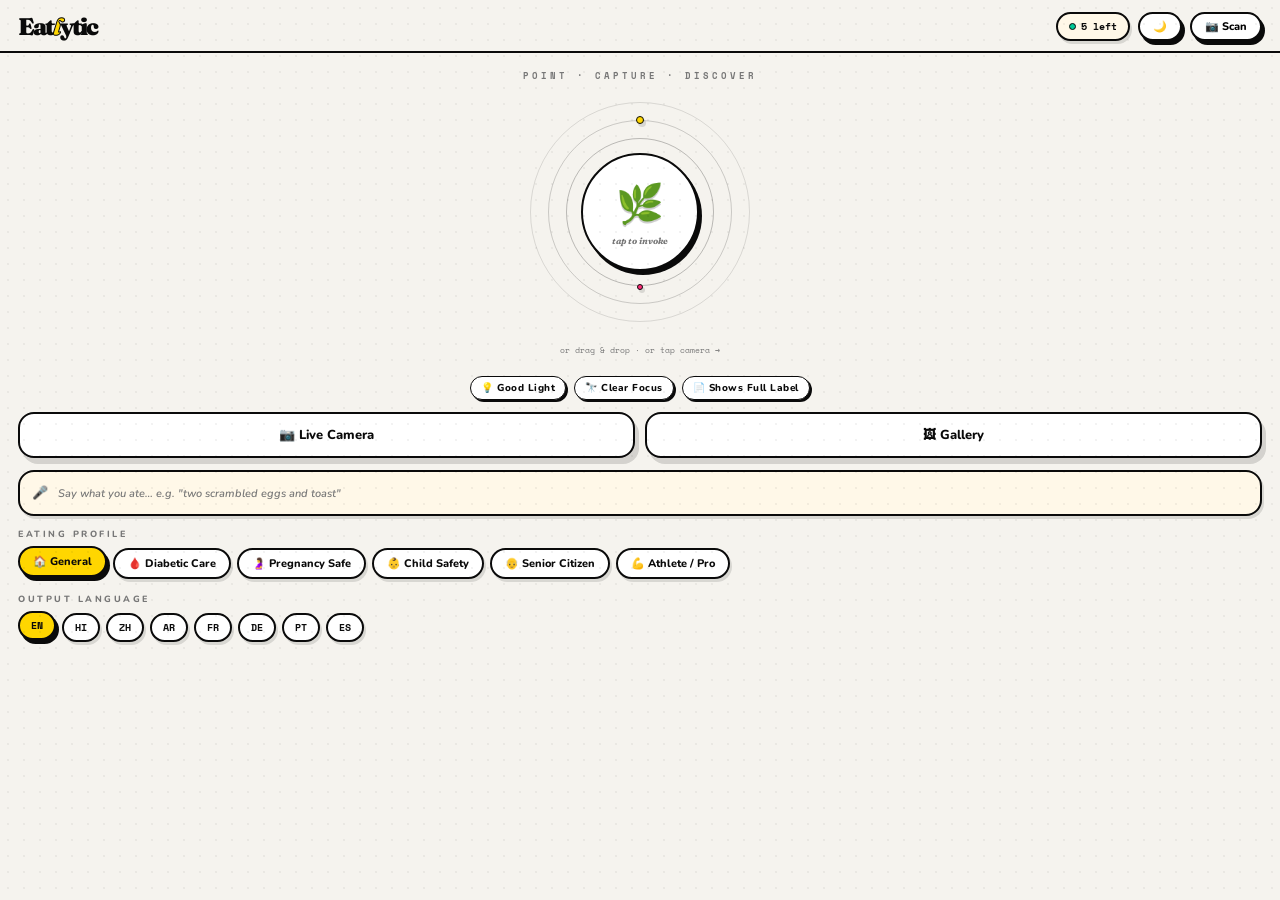
==== commit 93ce0f2f: "fix: integrate 11 critical bug fixes from reference archive" ====
--- a/index.html
+++ b/index.html
@@ -3507,27 +3507,26 @@
         cta.disabled = false;
       }
       else {
-        // Blurry or Mild - Trigger Auto-Enhance
+        // Blurry or Mild - Trigger Auto-Enhance in background
         fill.style.background = (sev === 'mild') ? 'var(--orange)' : 'var(--red)';
         badge.style.color = (sev === 'mild') ? 'var(--orange)' : 'var(--red)';
         badge.textContent = (sev === 'mild') ? '~ Fair' : '⚠ Blurry';
-        label.textContent = 'Auto-correcting…';
+        label.textContent = 'Enhance suggests…';
         
-        // Auto-enhance flow
-        cta.disabled = true;
-        cta.textContent = '🔧 Auto-enhancing image...';
+        cta.textContent = '✦ Analyse Anyway →';
+        cta.disabled = false;
         
+        // Auto-enhance flow (non-blocking)
         try {
           const fd = new FormData(); fd.append('image', state.blob);
-          const res = await fetch(`${API}/enhance-preview`, { method: 'POST', body: fd });
-          if (res.ok) {
-            const data = await res.json();
-            if (data.deblurred && data.image_b64) {
-              // Replace preview and blob
-              const newUrl = `data:image/jpeg;base64,${data.image_b64}`;
+          fetch(`${API}/enhance-preview`, { method: 'POST', body: fd }).then(res => {
+            if (res.ok) return res.json();
+          }).then(data => {
+            if (data && data.deblurred && data.image_b64) {
+              const rawB64 = data.image_b64.includes(',') ? data.image_b64.split(',')[1] : data.image_b64;
+              const newUrl = data.image_b64.includes(',') ? data.image_b64 : `data:image/jpeg;base64,${data.image_b64}`;
               document.getElementById('preview-img').src = newUrl;
-              // Convert b64 to blob for state.blob
-              const byteChars = atob(data.image_b64);
+              const byteChars = atob(rawB64);
               const byteNums = new Array(byteChars.length);
               for (let i = 0; i < byteChars.length; i++) byteNums[i] = byteChars.charCodeAt(i);
               const byteArray = new Uint8Array(byteNums);
@@ -3538,21 +3537,11 @@
               badge.style.color = 'var(--mint)';
               fill.style.background = 'var(--mint)';
               fill.style.width = '100%';
-              cta.disabled = false;
               cta.textContent = '✦ Analyse Enhanced Label →';
-              showToast('✨ Image successfully enhanced!');
-            } else {
-              cta.disabled = false;
-              cta.textContent = '✦ Analyse Anyway →';
+              showToast('✨ Image sharpened!');
             }
-          } else {
-             cta.disabled = false;
-             cta.textContent = '✦ Analyse Anyway →';
-          }
-        } catch (err) {
-          cta.disabled = false;
-          cta.textContent = '✦ Analyse Anyway →';
-        }
+          }).catch(() => {});
+        } catch (err) { }
       }
     }
 
@@ -3760,7 +3749,9 @@
         d.nutrient_breakdown.forEach((n, i) => {
           const bg = SAT_BG[i % SAT_BG.length], rot = ((i % 2 === 0 ? 1 : -1) * (i % 3 + 1)) + 'deg';
           const rIcon = { good: '✓', moderate: '~', caution: '~', bad: '!' }[n.rating] || '?';
-          html += `<div class="ns-card" id="nsc-${i}" style="background:${bg};--rot:${rot}" onclick="flipNutrientCard(${i})"><div class="ns-rating-badge">${rIcon}</div><span class="ns-icon">${getNutrientIcon(n.name)}</span><div class="ns-name">${esc(n.name)}</div><div class="ns-val">${n.value}<small style="font-size:0.55em;font-weight:700"> ${n.unit || ''}</small></div><div class="ns-bar"><div class="ns-fill" id="nsf-${i}"></div></div></div>`;
+          const rColor = { good: '#00A878', moderate: '#F59E0B', caution: '#FF6B00', bad: '#FF2D78' }[n.rating] || '#888888';
+          const cardOutline = n.rating === 'bad' ? '2px solid #FF2D7888' : 'none';
+          html += `<div class="ns-card" id="nsc-${i}" style="background:${bg};--rot:${rot};outline:${cardOutline}" onclick="flipNutrientCard(${i})"><div class="ns-rating-badge" style="background:${rColor}">${rIcon}</div><span class="ns-icon">${getNutrientIcon(n.name)}</span><div class="ns-name">${esc(n.name)}</div><div class="ns-val">${n.value}<small style="font-size:0.55em;font-weight:700"> ${n.unit || ''}</small></div><div class="ns-bar"><div class="ns-fill" id="nsf-${i}" style="background:${rColor}"></div></div></div>`;
         });
         html += `</div>`;
       }
@@ -3809,7 +3800,17 @@
             const fill = document.getElementById('nsf-' + i);
             if (!fill) return;
             const n = d.nutrient_breakdown?.[i];
-            if (n) { const pct = Math.min(100, Math.round(((n.value || 0) / (n.unit === 'g' ? 50 : n.unit === 'mg' ? 2400 : 100)) * 100)); setTimeout(() => { fill.style.width = pct + '%'; }, 500); }
+            if (n) {
+              const nm = (n.name || '').toLowerCase();
+              const DV_G  = {'energy':2000,'calorie':2000,'protein':50,'carb':300,'carbohydrate':300,'fat':65,'sugar':25,'fiber':28,'fibre':28,'saturated':20,'trans':2};
+              const DV_MG = {'sodium':2000,'iron':18,'calcium':1000,'potassium':3500,'cholesterol':300};
+              let dv = 50;
+              if (n.unit === 'kcal' || n.unit === 'kJ' || nm.includes('energy') || nm.includes('calorie')) { dv = 2000; }
+              else if (n.unit === 'g') { for (const [k,v] of Object.entries(DV_G)) { if (nm.includes(k)) { dv = v; break; } } }
+              else if (n.unit === 'mg') { for (const [k,v] of Object.entries(DV_MG)) { if (nm.includes(k)) { dv = v; break; } } }
+              const pct = Math.min(100, Math.round(((n.value || 0) / dv) * 100));
+              setTimeout(() => { fill.style.width = pct + '%'; }, 500);
+            }
           }, i * 130);
         });
       });
@@ -3866,9 +3867,67 @@
       const card = document.getElementById('nsc-' + i), n = state.lastResult?.nutrient_breakdown?.[i];
       if (!card || !n) return;
       spawnStickerPop(getNutrientIcon(n.name), card.getBoundingClientRect().left + 20, card.getBoundingClientRect().top);
-      showToast(getNutrientIcon(n.name) + ' ' + n.name + ': ' + (n.impact || n.value + (n.unit || '')));
-      card.style.transform = 'scale(1.18) rotate(0deg)';
-      setTimeout(() => { if (card.classList.contains('visible')) card.style.transform = ''; }, 500);
+      card.style.transform = 'scale(1.12) rotate(0deg)';
+      setTimeout(() => { if (card.classList.contains('visible')) card.style.transform = ''; }, 400);
+      showNutrientDetail(n);
+    }
+    function showNutrientDetail(n) {
+      const ratingColor = { good: '#00A878', moderate: '#F59E0B', caution: '#FF6B00', bad: '#FF2D78' }[n.rating] || '#888';
+      const ratingLabel = { good: '✓ Good', moderate: '~ Moderate', caution: '⚠ High', bad: '✗ Concerning' }[n.rating] || (n.rating || '?');
+      const explanation = n.impact || getNutrientDefaultInfo(n.name);
+      let el = document.getElementById('nutrient-detail-overlay');
+      if (!el) {
+        el = document.createElement('div');
+        el.id = 'nutrient-detail-overlay';
+        el.style.cssText = 'position:fixed;inset:0;z-index:200;display:flex;align-items:flex-end;background:rgba(0,0,0,0.5);opacity:0;transition:opacity 0.2s';
+        el.onclick = (e) => { if (e.target === el) closeNutrientDetail(); };
+        document.body.appendChild(el);
+      }
+      el.innerHTML = `<div style="width:100%;background:var(--white);border-radius:20px 20px 0 0;border-top:2px solid var(--ink);border-left:2px solid var(--ink);border-right:2px solid var(--ink);padding:20px 20px 32px;max-height:60vh;overflow-y:auto">
+        <div style="display:flex;align-items:center;gap:12px;margin-bottom:14px">
+          <span style="font-size:2rem">${getNutrientIcon(n.name)}</span>
+          <div style="flex:1">
+            <div style="font-family:'Fraunces',serif;font-size:1.15rem;font-weight:900;line-height:1.2">${esc(n.name)}</div>
+            <div style="font-size:0.8rem;color:var(--muted);margin-top:2px">Per 100g of this product</div>
+          </div>
+          <button onclick="closeNutrientDetail()" style="background:none;border:1.5px solid var(--ink);border-radius:50%;width:28px;height:28px;font-size:1rem;cursor:pointer;display:flex;align-items:center;justify-content:center;flex-shrink:0">✕</button>
+        </div>
+        <div style="display:flex;align-items:center;gap:10px;margin-bottom:14px">
+          <div style="font-family:'Fraunces',serif;font-size:2.4rem;font-weight:900;line-height:1">${n.value}</div>
+          <div style="font-size:0.7rem;font-weight:800;text-transform:uppercase;letter-spacing:1px;color:var(--muted)">${n.unit || ''}</div>
+          <div style="margin-left:auto;background:${ratingColor}22;border:1.5px solid ${ratingColor};color:${ratingColor};padding:5px 12px;border-radius:20px;font-size:0.75rem;font-weight:800">${ratingLabel}</div>
+        </div>
+        <div style="background:var(--bg);border-radius:10px;padding:13px;font-size:0.88rem;line-height:1.55;color:var(--ink)">${esc(explanation)}</div>
+      </div>`;
+      el.style.display = 'flex';
+      requestAnimationFrame(() => { el.style.opacity = '1'; });
+    }
+    function closeNutrientDetail() {
+      const el = document.getElementById('nutrient-detail-overlay');
+      if (!el) return;
+      el.style.opacity = '0';
+      setTimeout(() => { el.style.display = 'none'; }, 200);
+    }
+    function getNutrientDefaultInfo(name) {
+      const n = (name || '').toLowerCase();
+      if (n.includes('trans')) return 'Trans fat is produced during industrial hydrogenation. Even tiny amounts raise bad cholesterol (LDL) and lower good cholesterol (HDL) simultaneously. The WHO wants global elimination — there is no safe level.';
+      if (n.includes('sodium') || n.includes('salt')) return 'Sodium controls blood pressure and fluid balance. Indians consume ~11g of salt per day vs the 5g WHO limit. The ICMR caps sodium at 2000mg/day. One pack of instant noodles can exceed 50% of this limit.';
+      if (n.includes('saturated')) return 'Saturated fat, found in palm oil, ghee, and dairy, raises LDL (bad) cholesterol and clogs arteries. Indian diets are often already high in saturated fat. ICMR recommends keeping it under 20g/day.';
+      if (n.includes('added sugar')) return 'Added sugars are sugars added during processing — not naturally occurring. They provide zero nutrition and directly drive obesity, fatty liver, and type 2 diabetes. WHO recommends below 25g (6 teaspoons) per day.';
+      if (n.includes('sugar')) return 'Sugar provides quick energy but no nutrients. Excess sugar causes blood sugar spikes and crashes, promotes fat storage, and is linked to obesity and diabetes. WHO daily limit is 25g (about 6 teaspoons).';
+      if (n.includes('energy') || n.includes('calorie')) return 'Calories represent total food energy. An average Indian adult needs about 2000 kcal/day. Foods above 400 kcal per 100g are considered high-energy-density — easy to overeat without feeling full.';
+      if (n.includes('protein')) return 'Protein is essential for muscle repair, immune function, and hormone production. India has a severe protein gap — the average intake is only 47g/day vs the 54g recommended. Processed snacks rarely contribute meaningful protein.';
+      if (n.includes('fiber') || n.includes('fibre')) return 'Dietary fiber feeds beneficial gut bacteria, slows sugar absorption, and prevents constipation. Most Indians get under 15g/day vs the recommended 28g. High-fiber products (≥6g/100g) are genuinely good for daily health.';
+      if (n.includes('carb')) return 'Carbohydrates are the body's primary fuel. However, the source matters hugely — whole grain carbs (dal, brown rice) come with fiber and nutrients; refined carbs (maida, white sugar) spike blood sugar and provide no other benefit.';
+      if (n.includes('fat') && !n.includes('saturated') && !n.includes('trans')) return 'Total fat includes both healthy fats (unsaturated, from nuts and seeds) and harmful fats (saturated, trans). A high total fat number alone is not alarming — check the breakdown to understand what type of fat you're eating.';
+      if (n.includes('cholesterol')) return 'Dietary cholesterol has less impact on blood cholesterol than saturated and trans fats. Still, limit intake to under 300mg/day. People with heart disease or diabetes should keep it under 200mg/day.';
+      if (n.includes('iron')) return 'Iron is critical for red blood cells that carry oxygen. India has the highest anaemia burden in the world — about 50% of women and 25% of men are iron-deficient. Products with ≥15% RDA per serving make a real nutritional difference.';
+      if (n.includes('calcium')) return 'Calcium builds and maintains bones and teeth. The adult daily requirement is 1000mg, but most Indians get less than 500mg. Chronic deficiency causes osteoporosis — brittle bones — in later life.';
+      if (n.includes('potassium')) return 'Potassium counterbalances sodium's blood pressure effects. High-sodium processed foods are almost always low in potassium — making the blood pressure problem worse. Fruits and vegetables are the best potassium sources.';
+      if (n.includes('vitamin')) return `${name}: This vitamin contributes to your daily micronutrient intake. Vitamins support metabolism, immune function, and cell repair. Fortified processed foods often add synthetic vitamins to offset nutrients lost during processing.`;
+      if (n.includes('magnesium')) return 'Magnesium supports over 300 biochemical reactions including muscle function, blood sugar regulation, and nerve transmission. Most Indians are deficient due to low whole grain and nut intake.';
+      if (n.includes('mono') || n.includes('poly') || n.includes('unsaturated')) return 'Unsaturated fats (mono and polyunsaturated) are the "good" fats found in nuts, seeds, olive oil, and fatty fish. Unlike saturated fat, they help lower LDL cholesterol and reduce heart disease risk.';
+      return `${name}: ${n} is listed on this product's nutrition label. Check how it fits into your daily nutritional goals based on the value shown.`;
     }
     function switchInsight(e, panel) {
       document.querySelectorAll('.itab').forEach(t => t.classList.remove('active'));
@@ -3876,14 +3935,24 @@
       e.target.classList.add('active'); document.getElementById(panel)?.classList.add('active');
     }
     function getNutrientIcon(name) {
-      const n = name?.toLowerCase() || '';
+      const n = (name || '').toLowerCase();
       if (n.includes('sodium') || n.includes('salt')) return '🧂';
+      if (n.includes('trans')) return '🚫';
+      if (n.includes('saturated')) return '🥩';
+      if (n.includes('mono') || n.includes('poly') || (n.includes('unsaturated') && !n.includes('saturated'))) return '🫒';
       if (n.includes('protein')) return '💪';
       if (n.includes('calorie') || n.includes('energy')) return '⚡';
-      if (n.includes('carb') || n.includes('sugar')) return '🌾';
+      if (n.includes('added sugar')) return '🍭';
+      if (n.includes('sugar')) return '🍬';
+      if (n.includes('fiber') || n.includes('fibre')) return '🌱';
+      if (n.includes('carb')) return '🌾';
       if (n.includes('fat')) return '🫒';
-      if (n.includes('fibre') || n.includes('fiber')) return '🌱';
-      if (n.includes('vitamin') || n.includes('calcium') || n.includes('iron')) return '💊';
+      if (n.includes('cholesterol')) return '🫀';
+      if (n.includes('iron')) return '💊';
+      if (n.includes('calcium')) return '🦴';
+      if (n.includes('potassium')) return '🍌';
+      if (n.includes('magnesium')) return '✨';
+      if (n.includes('vitamin')) return '💫';
       return '🔬';
     }
 
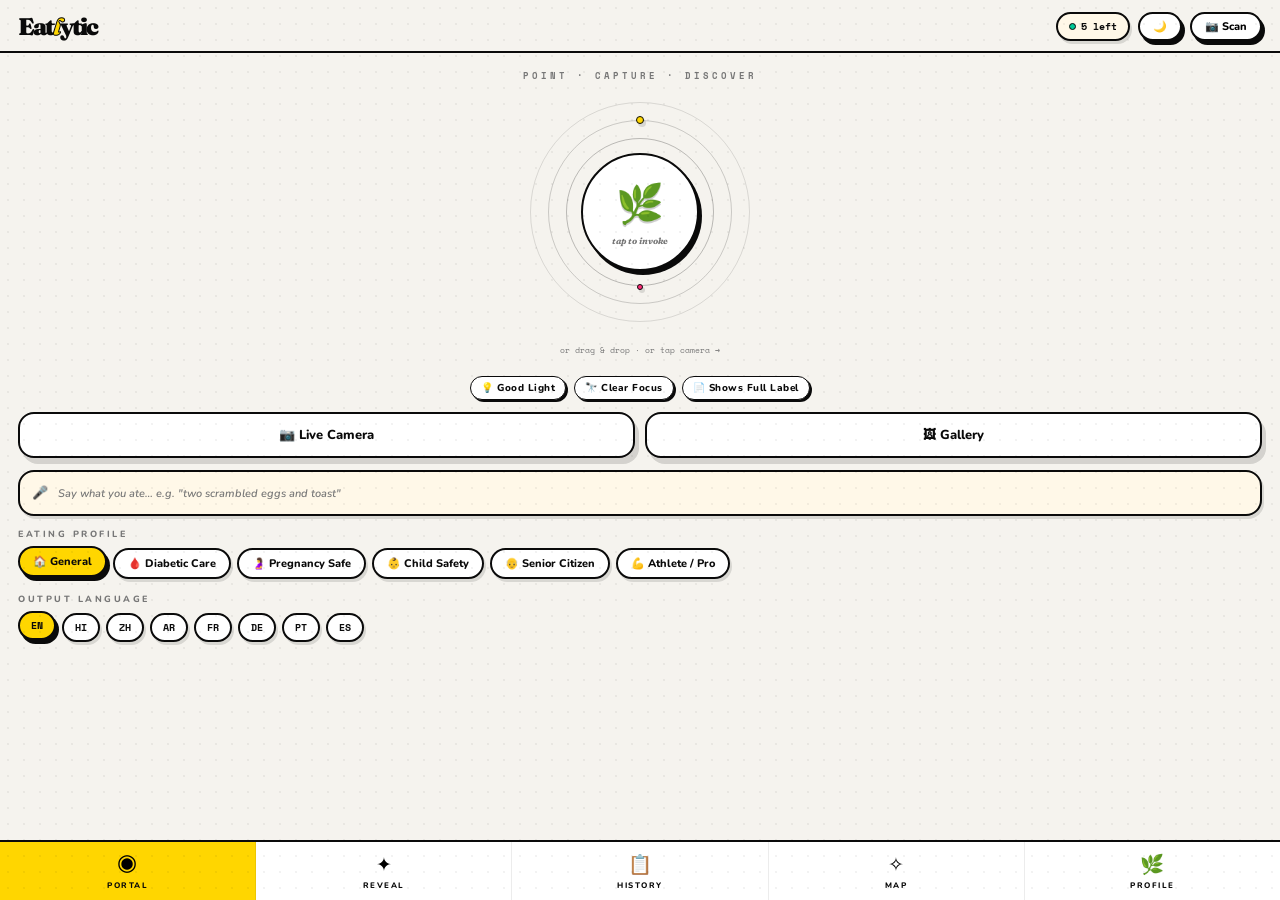
==== commit e533a215: "fix(ui): restore advanced UI index.html, reverting zip overwrite" ====
--- a/index.html
+++ b/index.html
@@ -3749,9 +3749,7 @@
         d.nutrient_breakdown.forEach((n, i) => {
           const bg = SAT_BG[i % SAT_BG.length], rot = ((i % 2 === 0 ? 1 : -1) * (i % 3 + 1)) + 'deg';
           const rIcon = { good: '✓', moderate: '~', caution: '~', bad: '!' }[n.rating] || '?';
-          const rColor = { good: '#00A878', moderate: '#F59E0B', caution: '#FF6B00', bad: '#FF2D78' }[n.rating] || '#888888';
-          const cardOutline = n.rating === 'bad' ? '2px solid #FF2D7888' : 'none';
-          html += `<div class="ns-card" id="nsc-${i}" style="background:${bg};--rot:${rot};outline:${cardOutline}" onclick="flipNutrientCard(${i})"><div class="ns-rating-badge" style="background:${rColor}">${rIcon}</div><span class="ns-icon">${getNutrientIcon(n.name)}</span><div class="ns-name">${esc(n.name)}</div><div class="ns-val">${n.value}<small style="font-size:0.55em;font-weight:700"> ${n.unit || ''}</small></div><div class="ns-bar"><div class="ns-fill" id="nsf-${i}" style="background:${rColor}"></div></div></div>`;
+          html += `<div class="ns-card" id="nsc-${i}" style="background:${bg};--rot:${rot}" onclick="flipNutrientCard(${i})"><div class="ns-rating-badge">${rIcon}</div><span class="ns-icon">${getNutrientIcon(n.name)}</span><div class="ns-name">${esc(n.name)}</div><div class="ns-val">${n.value}<small style="font-size:0.55em;font-weight:700"> ${n.unit || ''}</small></div><div class="ns-bar"><div class="ns-fill" id="nsf-${i}"></div></div></div>`;
         });
         html += `</div>`;
       }
@@ -3800,17 +3798,7 @@
             const fill = document.getElementById('nsf-' + i);
             if (!fill) return;
             const n = d.nutrient_breakdown?.[i];
-            if (n) {
-              const nm = (n.name || '').toLowerCase();
-              const DV_G  = {'energy':2000,'calorie':2000,'protein':50,'carb':300,'carbohydrate':300,'fat':65,'sugar':25,'fiber':28,'fibre':28,'saturated':20,'trans':2};
-              const DV_MG = {'sodium':2000,'iron':18,'calcium':1000,'potassium':3500,'cholesterol':300};
-              let dv = 50;
-              if (n.unit === 'kcal' || n.unit === 'kJ' || nm.includes('energy') || nm.includes('calorie')) { dv = 2000; }
-              else if (n.unit === 'g') { for (const [k,v] of Object.entries(DV_G)) { if (nm.includes(k)) { dv = v; break; } } }
-              else if (n.unit === 'mg') { for (const [k,v] of Object.entries(DV_MG)) { if (nm.includes(k)) { dv = v; break; } } }
-              const pct = Math.min(100, Math.round(((n.value || 0) / dv) * 100));
-              setTimeout(() => { fill.style.width = pct + '%'; }, 500);
-            }
+            if (n) { const pct = Math.min(100, Math.round(((n.value || 0) / (n.unit === 'g' ? 50 : n.unit === 'mg' ? 2400 : 100)) * 100)); setTimeout(() => { fill.style.width = pct + '%'; }, 500); }
           }, i * 130);
         });
       });
@@ -3867,67 +3855,9 @@
       const card = document.getElementById('nsc-' + i), n = state.lastResult?.nutrient_breakdown?.[i];
       if (!card || !n) return;
       spawnStickerPop(getNutrientIcon(n.name), card.getBoundingClientRect().left + 20, card.getBoundingClientRect().top);
-      card.style.transform = 'scale(1.12) rotate(0deg)';
-      setTimeout(() => { if (card.classList.contains('visible')) card.style.transform = ''; }, 400);
-      showNutrientDetail(n);
-    }
-    function showNutrientDetail(n) {
-      const ratingColor = { good: '#00A878', moderate: '#F59E0B', caution: '#FF6B00', bad: '#FF2D78' }[n.rating] || '#888';
-      const ratingLabel = { good: '✓ Good', moderate: '~ Moderate', caution: '⚠ High', bad: '✗ Concerning' }[n.rating] || (n.rating || '?');
-      const explanation = n.impact || getNutrientDefaultInfo(n.name);
-      let el = document.getElementById('nutrient-detail-overlay');
-      if (!el) {
-        el = document.createElement('div');
-        el.id = 'nutrient-detail-overlay';
-        el.style.cssText = 'position:fixed;inset:0;z-index:200;display:flex;align-items:flex-end;background:rgba(0,0,0,0.5);opacity:0;transition:opacity 0.2s';
-        el.onclick = (e) => { if (e.target === el) closeNutrientDetail(); };
-        document.body.appendChild(el);
-      }
-      el.innerHTML = `<div style="width:100%;background:var(--white);border-radius:20px 20px 0 0;border-top:2px solid var(--ink);border-left:2px solid var(--ink);border-right:2px solid var(--ink);padding:20px 20px 32px;max-height:60vh;overflow-y:auto">
-        <div style="display:flex;align-items:center;gap:12px;margin-bottom:14px">
-          <span style="font-size:2rem">${getNutrientIcon(n.name)}</span>
-          <div style="flex:1">
-            <div style="font-family:'Fraunces',serif;font-size:1.15rem;font-weight:900;line-height:1.2">${esc(n.name)}</div>
-            <div style="font-size:0.8rem;color:var(--muted);margin-top:2px">Per 100g of this product</div>
-          </div>
-          <button onclick="closeNutrientDetail()" style="background:none;border:1.5px solid var(--ink);border-radius:50%;width:28px;height:28px;font-size:1rem;cursor:pointer;display:flex;align-items:center;justify-content:center;flex-shrink:0">✕</button>
-        </div>
-        <div style="display:flex;align-items:center;gap:10px;margin-bottom:14px">
-          <div style="font-family:'Fraunces',serif;font-size:2.4rem;font-weight:900;line-height:1">${n.value}</div>
-          <div style="font-size:0.7rem;font-weight:800;text-transform:uppercase;letter-spacing:1px;color:var(--muted)">${n.unit || ''}</div>
-          <div style="margin-left:auto;background:${ratingColor}22;border:1.5px solid ${ratingColor};color:${ratingColor};padding:5px 12px;border-radius:20px;font-size:0.75rem;font-weight:800">${ratingLabel}</div>
-        </div>
-        <div style="background:var(--bg);border-radius:10px;padding:13px;font-size:0.88rem;line-height:1.55;color:var(--ink)">${esc(explanation)}</div>
-      </div>`;
-      el.style.display = 'flex';
-      requestAnimationFrame(() => { el.style.opacity = '1'; });
-    }
-    function closeNutrientDetail() {
-      const el = document.getElementById('nutrient-detail-overlay');
-      if (!el) return;
-      el.style.opacity = '0';
-      setTimeout(() => { el.style.display = 'none'; }, 200);
-    }
-    function getNutrientDefaultInfo(name) {
-      const n = (name || '').toLowerCase();
-      if (n.includes('trans')) return 'Trans fat is produced during industrial hydrogenation. Even tiny amounts raise bad cholesterol (LDL) and lower good cholesterol (HDL) simultaneously. The WHO wants global elimination — there is no safe level.';
-      if (n.includes('sodium') || n.includes('salt')) return 'Sodium controls blood pressure and fluid balance. Indians consume ~11g of salt per day vs the 5g WHO limit. The ICMR caps sodium at 2000mg/day. One pack of instant noodles can exceed 50% of this limit.';
-      if (n.includes('saturated')) return 'Saturated fat, found in palm oil, ghee, and dairy, raises LDL (bad) cholesterol and clogs arteries. Indian diets are often already high in saturated fat. ICMR recommends keeping it under 20g/day.';
-      if (n.includes('added sugar')) return 'Added sugars are sugars added during processing — not naturally occurring. They provide zero nutrition and directly drive obesity, fatty liver, and type 2 diabetes. WHO recommends below 25g (6 teaspoons) per day.';
-      if (n.includes('sugar')) return 'Sugar provides quick energy but no nutrients. Excess sugar causes blood sugar spikes and crashes, promotes fat storage, and is linked to obesity and diabetes. WHO daily limit is 25g (about 6 teaspoons).';
-      if (n.includes('energy') || n.includes('calorie')) return 'Calories represent total food energy. An average Indian adult needs about 2000 kcal/day. Foods above 400 kcal per 100g are considered high-energy-density — easy to overeat without feeling full.';
-      if (n.includes('protein')) return 'Protein is essential for muscle repair, immune function, and hormone production. India has a severe protein gap — the average intake is only 47g/day vs the 54g recommended. Processed snacks rarely contribute meaningful protein.';
-      if (n.includes('fiber') || n.includes('fibre')) return 'Dietary fiber feeds beneficial gut bacteria, slows sugar absorption, and prevents constipation. Most Indians get under 15g/day vs the recommended 28g. High-fiber products (≥6g/100g) are genuinely good for daily health.';
-      if (n.includes('carb')) return 'Carbohydrates are the body's primary fuel. However, the source matters hugely — whole grain carbs (dal, brown rice) come with fiber and nutrients; refined carbs (maida, white sugar) spike blood sugar and provide no other benefit.';
-      if (n.includes('fat') && !n.includes('saturated') && !n.includes('trans')) return 'Total fat includes both healthy fats (unsaturated, from nuts and seeds) and harmful fats (saturated, trans). A high total fat number alone is not alarming — check the breakdown to understand what type of fat you're eating.';
-      if (n.includes('cholesterol')) return 'Dietary cholesterol has less impact on blood cholesterol than saturated and trans fats. Still, limit intake to under 300mg/day. People with heart disease or diabetes should keep it under 200mg/day.';
-      if (n.includes('iron')) return 'Iron is critical for red blood cells that carry oxygen. India has the highest anaemia burden in the world — about 50% of women and 25% of men are iron-deficient. Products with ≥15% RDA per serving make a real nutritional difference.';
-      if (n.includes('calcium')) return 'Calcium builds and maintains bones and teeth. The adult daily requirement is 1000mg, but most Indians get less than 500mg. Chronic deficiency causes osteoporosis — brittle bones — in later life.';
-      if (n.includes('potassium')) return 'Potassium counterbalances sodium's blood pressure effects. High-sodium processed foods are almost always low in potassium — making the blood pressure problem worse. Fruits and vegetables are the best potassium sources.';
-      if (n.includes('vitamin')) return `${name}: This vitamin contributes to your daily micronutrient intake. Vitamins support metabolism, immune function, and cell repair. Fortified processed foods often add synthetic vitamins to offset nutrients lost during processing.`;
-      if (n.includes('magnesium')) return 'Magnesium supports over 300 biochemical reactions including muscle function, blood sugar regulation, and nerve transmission. Most Indians are deficient due to low whole grain and nut intake.';
-      if (n.includes('mono') || n.includes('poly') || n.includes('unsaturated')) return 'Unsaturated fats (mono and polyunsaturated) are the "good" fats found in nuts, seeds, olive oil, and fatty fish. Unlike saturated fat, they help lower LDL cholesterol and reduce heart disease risk.';
-      return `${name}: ${n} is listed on this product's nutrition label. Check how it fits into your daily nutritional goals based on the value shown.`;
+      showToast(getNutrientIcon(n.name) + ' ' + n.name + ': ' + (n.impact || n.value + (n.unit || '')));
+      card.style.transform = 'scale(1.18) rotate(0deg)';
+      setTimeout(() => { if (card.classList.contains('visible')) card.style.transform = ''; }, 500);
     }
     function switchInsight(e, panel) {
       document.querySelectorAll('.itab').forEach(t => t.classList.remove('active'));
@@ -3935,24 +3865,14 @@
       e.target.classList.add('active'); document.getElementById(panel)?.classList.add('active');
     }
     function getNutrientIcon(name) {
-      const n = (name || '').toLowerCase();
+      const n = name?.toLowerCase() || '';
       if (n.includes('sodium') || n.includes('salt')) return '🧂';
-      if (n.includes('trans')) return '🚫';
-      if (n.includes('saturated')) return '🥩';
-      if (n.includes('mono') || n.includes('poly') || (n.includes('unsaturated') && !n.includes('saturated'))) return '🫒';
       if (n.includes('protein')) return '💪';
       if (n.includes('calorie') || n.includes('energy')) return '⚡';
-      if (n.includes('added sugar')) return '🍭';
-      if (n.includes('sugar')) return '🍬';
-      if (n.includes('fiber') || n.includes('fibre')) return '🌱';
-      if (n.includes('carb')) return '🌾';
+      if (n.includes('carb') || n.includes('sugar')) return '🌾';
       if (n.includes('fat')) return '🫒';
-      if (n.includes('cholesterol')) return '🫀';
-      if (n.includes('iron')) return '💊';
-      if (n.includes('calcium')) return '🦴';
-      if (n.includes('potassium')) return '🍌';
-      if (n.includes('magnesium')) return '✨';
-      if (n.includes('vitamin')) return '💫';
+      if (n.includes('fibre') || n.includes('fiber')) return '🌱';
+      if (n.includes('vitamin') || n.includes('calcium') || n.includes('iron')) return '💊';
       return '🔬';
     }
 
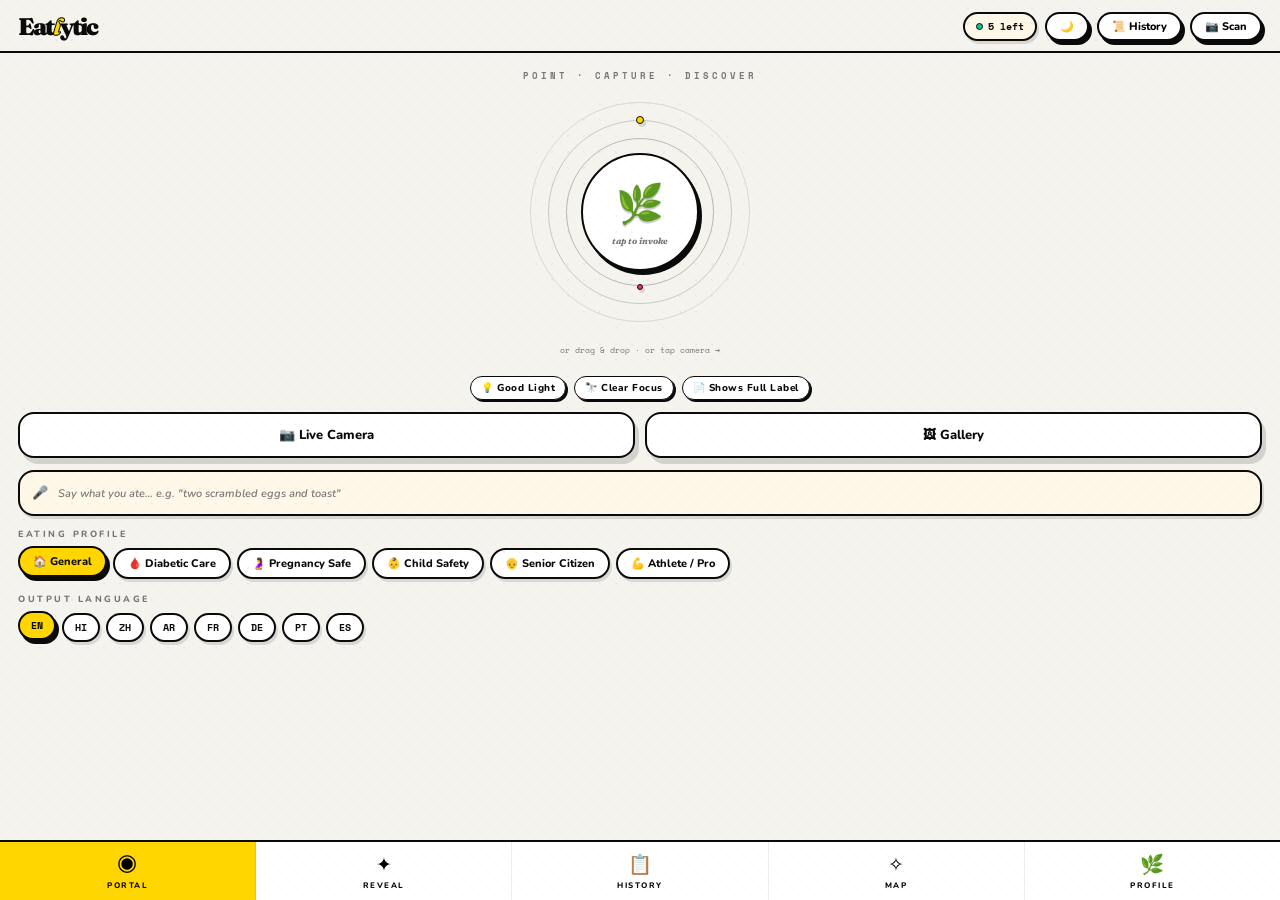
==== commit d980cb1e: "feat: Production Hardening, Product Duel, and AI History Portal Implementation" ====
--- a/index.html
+++ b/index.html
@@ -2906,6 +2906,164 @@
       background: #222;
       border-color: rgba(240, 237, 230, 0.18);
     }
+    /* history screen */
+    .history-list {
+      display: flex;
+      flex-direction: column;
+      gap: 12px;
+      padding: 10px 0;
+    }
+    .history-card {
+      background: var(--white);
+      border: var(--border);
+      border-radius: var(--r);
+      padding: 12px 15px;
+      display: flex;
+      justify-content: space-between;
+      align-items: center;
+      box-shadow: var(--shadow-sm);
+      cursor: pointer;
+      transition: all 0.15s;
+    }
+    .history-card:active {
+      transform: translateY(2px);
+      box-shadow: none;
+    }
+    .history-info {
+        flex: 1;
+    }
+    .history-name {
+      font-weight: 800;
+      font-size: 14px;
+      margin-bottom: 2px;
+    }
+    .history-meta {
+      font-size: 10px;
+      color: var(--muted);
+      font-family: 'Space Mono', monospace;
+    }
+    .history-score {
+      width: 32px;
+      height: 32px;
+      border-radius: 50%;
+      border: 1.5px solid var(--ink);
+      display: flex;
+      align-items: center;
+      justify-content: center;
+      font-size: 11px;
+      font-weight: 900;
+        margin-left: 10px;
+    }
+
+    /* Duel Mode UI */
+    .duel-header {
+      padding: 15px;
+      display: flex;
+      align-items: center;
+      justify-content: center;
+      position: relative;
+    }
+    .duel-vs {
+      width: 44px;
+      height: 44px;
+      background: var(--ink);
+      color: var(--yellow);
+      border-radius: 50%;
+      display: flex;
+      align-items: center;
+      justify-content: center;
+      font-family: 'Fraunces', serif;
+      font-weight: 900;
+      font-size: 1.2rem;
+      border: 3px solid var(--yellow);
+      z-index: 10;
+        margin-top: -22px;
+    }
+    .duel-split {
+      display: grid;
+      grid-template-columns: 1fr 1fr;
+      flex: 1;
+      gap: 2px;
+      background: var(--ink);
+    }
+    .duel-side {
+      background: var(--bg);
+      padding: 15px;
+      display: flex;
+      flex-direction: column;
+      align-items: center;
+      position: relative;
+      overflow-y: auto;
+    }
+    .duel-product-name {
+      font-family: 'Fraunces', serif;
+      font-weight: 900;
+      font-size: 1rem;
+      text-align: center;
+      margin-bottom: 10px;
+      min-height: 2.4rem;
+    }
+    .duel-score-orb {
+      width: 60px;
+      height: 60px;
+      border-radius: 50%;
+      border: 3px solid var(--ink);
+      display: flex;
+      align-items: center;
+      justify-content: center;
+      font-size: 1.4rem;
+      font-weight: 900;
+      margin-bottom: 15px;
+      box-shadow: var(--shadow-sticker);
+    }
+    .duel-winner-badge {
+      position: absolute;
+      top: 50px;
+      background: var(--yellow);
+      border: var(--border);
+      padding: 4px 10px;
+      border-radius: var(--r-pill);
+      font-size: 10px;
+      font-weight: 900;
+      transform: rotate(-10deg);
+      box-shadow: var(--shadow-sticker);
+      z-index: 5;
+    }
+    .duel-metrics {
+      width: 100%;
+      display: flex;
+      flex-direction: column;
+      gap: 10px;
+    }
+    .duel-metric-row {
+      display: flex;
+      justify-content: space-between;
+      align-items: center;
+      padding: 8px 12px;
+      background: var(--white);
+      border: 1.5px solid var(--ink);
+      border-radius: 10px;
+      font-size: 11px;
+      box-shadow: var(--shadow-sm);
+    }
+    .duel-metric-val {
+      font-weight: 800;
+    }
+    .duel-metric-row.win {
+        background: var(--mint);
+        border-color: var(--ink);
+    }
+    .edge-box {
+        background: var(--cream);
+        border: var(--border);
+        border-radius: var(--r);
+        padding: 15px;
+        margin: 15px;
+        font-size: 13px;
+        font-weight: 700;
+        text-align: center;
+        box-shadow: var(--shadow-card);
+    }
   </style>
 </head>
 
@@ -2921,6 +3079,7 @@
         <div class="quota-pill"><span class="quota-dot" id="qdot"></span><span id="quota-text">5 left</span></div>
         <button class="header-pill" id="theme-toggle" onclick="toggleDark()" title="Toggle dark mode"
           aria-label="Toggle dark mode">🌙</button>
+        <button class="header-pill" onclick="goTo('history')">📜 History</button>
         <button class="header-pill" onclick="goTo('camera')">📷 Scan</button>
       </div>
     </div>
@@ -3080,6 +3239,33 @@
       <div class="sat-expand-name" id="se-name">Nutrient</div>
       <div class="sat-expand-val" id="se-val">—</div>
       <div class="sat-expand-desc" id="se-desc">Tap a satellite for detail.</div>
+    </div>
+  </div>
+
+  <!-- ═══════════════════════
+     S-DUEL — SIDE-BY-SIDE
+═══════════════════════ -->
+  <div class="screen" id="s-duel">
+    <div class="app-header">
+        <div class="app-logo">Duel<em>M</em>ode</div>
+        <button class="header-pill" onclick="goTo('history')">Close</button>
+    </div>
+    <div class="scroll-inner">
+        <div id="duel-winner-box" class="edge-box">
+            <!-- winner announcement -->
+        </div>
+        <div class="duel-split" id="duel-split-container">
+            <!-- side a -->
+            <div class="duel-side" id="duel-side-a"></div>
+            <!-- side b -->
+            <div class="duel-side" id="duel-side-b"></div>
+        </div>
+        <div style="height:44px; background:var(--ink); display:flex; align-items:center; justify-content:center">
+            <div class="duel-vs">VS</div>
+        </div>
+        <div style="padding: 15px">
+            <button class="analyse-cta visible" onclick="goTo('scan')">Scan More →</button>
+        </div>
     </div>
   </div>
 
@@ -3732,7 +3918,7 @@
       const meta = [d.product_category && esc(d.product_category), d.nutriscore && 'Nutri-Score: ' + esc(d.nutriscore), d.nova_group && 'NOVA: ' + d.nova_group, d.is_barcode_scan && 'Barcode scan', d.is_voice_log && 'Voice logged'].filter(Boolean);
       if (meta.length) html += `<div class="confidence-strip"><div class="conf-dot"></div><span style="font-size:9px;letter-spacing:1.5px">${meta.join(' · ')}</span></div>`;
 
-      html += `<div class="result-actions"><button class="rac-btn" onclick="shareResult()">📤 Share</button><button class="rac-btn" onclick="goTo('map')">✦ Map</button><button class="rac-btn" onclick="goTo('history')">📋 History</button><button class="rac-btn" onclick="goTo('scan')">🔄 Rescan</button></div>`;
+      html += `<div class="result-actions"><button class="rac-btn" onclick="shareResult()">📤 Share</button><button class="rac-btn" onclick="goTo('map')">✦ Map</button><button class="rac-btn" onclick="openDuelSelection(${d.scan_id})">⚔️ Duel</button><button class="rac-btn" onclick="goTo('history')">📋 History</button></div>`;
 
       if (d.risk_flags?.length) {
         html += `<div class="risk-flags">`;
@@ -3879,57 +4065,124 @@
     /* ═══════════════════════════════════════
        HISTORY SCREEN
     ═══════════════════════════════════════ */
-    function renderHistory() {
-      const allHist = getHistory(), filter = state.histFilter, now = new Date();
-      const filtered = allHist.filter(h => {
-        const ts = new Date(h.ts);
-        if (filter === 'today') return ts.toDateString() === now.toDateString();
-        if (filter === 'week') { const w = new Date(now); w.setDate(now.getDate() - 7); return ts >= w; }
-        if (filter === 'month') return ts.getMonth() === now.getMonth() && ts.getFullYear() === now.getFullYear();
-        return true;
-      });
-      const streak = getStreak();
-      const todayCals = allHist.filter(h => new Date(h.ts).toDateString() === now.toDateString()).reduce((s, h) => {
-        const cal = (h.data?.nutrient_breakdown || []).find(n => n.name?.toLowerCase().includes('calorie')); return s + (cal?.value || 0);
-      }, 0);
-      const profile = getProfile(), tdee = computeTDEE(profile) || 2000;
-      let html = '';
-
-      html += `<div class="streak-card"><div><div class="streak-num">🔥${streak.count}</div></div><div><div class="streak-text">Day Streak</div><div class="streak-label">${streak.count === 1 ? 'Keep it up!' : streak.count >= 7 ? 'On fire!' : 'Stay consistent'}</div></div><div style="margin-left:auto;text-align:right"><div style="font-family:'Fraunces',serif;font-weight:900;font-size:1.1rem">${allHist.length}</div><div style="font-size:8px;font-weight:800;letter-spacing:1px;text-transform:uppercase;color:var(--muted)">Total Scans</div></div></div>`;
-
-      if (todayCals > 0) {
-        const calPct = Math.min(100, Math.round(todayCals / tdee * 100));
-        html += `<div class="daily-banner"><div class="db-title">Today — ${todayCals} kcal logged</div><div class="db-macros"><div class="db-macro"><div class="db-macro-val">${todayCals}</div><div class="db-macro-label">Calories</div></div><div class="db-macro"><div class="db-macro-val">${tdee}</div><div class="db-macro-label">Target</div></div><div class="db-macro"><div class="db-macro-val">${Math.max(0, tdee - todayCals)}</div><div class="db-macro-label">Remaining</div></div></div><div class="db-progress-bar"><div class="db-progress-fill" style="width:${calPct}%;background:${calPct > 100 ? 'var(--red)' : calPct > 75 ? 'var(--orange)' : 'var(--yellow)'}"></div></div></div>`;
+    async function renderHistory() {
+      const histContainer = document.getElementById('history-container');
+      const emptyBox = document.getElementById('history-empty');
+      histContainer.innerHTML = '<div style="text-align:center;padding:20px;font-size:12px;color:var(--muted)">Syncing...</div>';
+
+      try {
+        const res = await fetch(`${API}/api/v1/history`);
+        const serverHist = await res.ok ? await res.json() : [];
+        
+        if (serverHist.length === 0) {
+            histContainer.innerHTML = '';
+            emptyBox.style.display = 'block';
+            return;
+        }
+        
+        emptyBox.style.display = 'none';
+        let html = '';
+        
+        serverHist.forEach(item => {
+            const score = item.score || 0;
+            const sc = score >= 7 ? 'var(--mint)' : score >= 4 ? 'var(--orange)' : 'var(--red)';
+            const date = new Date(item.scanned_at).toLocaleDateString('en-IN', { day: 'numeric', month: 'short' });
+            
+            html += `
+            <div class="history-card" onclick="openDuelSelection(${item.id})">
+                <div class="history-info">
+                    <div class="history-name">${esc(item.product_name)}</div>
+                    <div class="history-meta">${date} · ${esc(item.brand || 'No Brand')} · ${item.category || 'Food'}</div>
+                </div>
+                <div class="history-score" style="border-color:${sc}; color:${sc}">${score}</div>
+            </div>`;
+        });
+        
+        histContainer.innerHTML = html;
+      } catch (e) {
+        histContainer.innerHTML = '<div style="text-align:center;color:var(--red);padding:20px">Failed to load history</div>';
       }
-
-      const badges = computeBadges(allHist, streak);
-      if (badges.length) {
-        html += `<div class="section-label">Achievements</div><div class="badges-row">`;
-        badges.forEach(b => { html += `<div class="badge" onclick="showToast('${b.locked ? '🔒 ' + b.cond : '🎉 ' + b.name + ' unlocked!'}')" title="${b.cond}"><div class="badge-icon${b.locked ? ' locked' : ''}" style="${b.locked ? '' : 'background:' + b.color}">${b.icon}</div><div class="badge-name">${b.name}</div></div>`; });
-        html += `</div>`;
-      }
-
-      html += `<div class="hist-filter-row">${['today', 'week', 'month', 'all'].map(f => `<button class="hf-btn${state.histFilter === f ? ' active' : ''}" onclick="setHistFilter('${f}')">${{ today: 'Today', week: 'Week', month: 'Month', all: 'All' }[f]}</button>`).join('')}</div>`;
-
-      if (!filtered.length) {
-        html += `<div class="hist-empty"><div class="hist-empty-icon">${filter === 'today' ? '🌱' : '📋'}</div>${filter === 'today' ? 'No scans today.<br>Use the Portal to log your first meal!' : 'No scans in this period.'}</div>`;
-      } else {
-        const grouped = {};
-        filtered.forEach(h => { const k = new Date(h.ts).toDateString(); if (!grouped[k]) grouped[k] = []; grouped[k].push(h); });
-        Object.entries(grouped).forEach(([dateStr, items]) => {
-          const label = dateStr === now.toDateString() ? 'Today' : new Date(dateStr).toLocaleDateString('en-IN', { weekday: 'short', day: 'numeric', month: 'short' });
-          html += `<div class="hist-date-header">${label}</div>`;
-          items.forEach(h => {
-            const score = h.score || 0;
-            const sc = score >= 7 ? 'var(--mint)' : score >= 4 ? 'var(--orange)' : 'var(--red)';
-            const sb = score >= 7 ? '#C0FFE8' : score >= 4 ? '#FFE8C0' : '#FFE0EC';
-            const time = new Date(h.ts).toLocaleTimeString('en-IN', { hour: '2-digit', minute: '2-digit' });
-            const cal = (h.data?.nutrient_breakdown || []).find(n => n.name?.toLowerCase().includes('calorie'));
-            html += `<div class="hist-item" onclick="replayHistoryItem('${h.id}')">${h.thumb ? `<img class="hist-thumb" src="${h.thumb}" alt="">` : `<div class="hist-thumb-placeholder">${h.is_voice ? '🎤' : h.is_barcode ? '▦' : '🌿'}</div>`}<div class="hist-info"><div class="hist-name">${esc(h.product_name)}</div><div class="hist-meta">${time} · ${esc(h.category) || 'Food'} · ${cal ? cal.value + 'kcal' : '—'}</div><div class="hist-verdict">${esc(h.verdict)}</div></div><div class="hist-score-badge" style="background:${sb};border-color:${sc};color:${sc}">${score}</div></div>`;
-          });
-        });
-      }
-      document.getElementById('history-scroll').innerHTML = html;
+    }
+
+    /* ═══════════════════════════════════════
+       DUEL MODE LOGIC
+    ═══════════════════════════════════════ */
+    let duelSelection = null;
+
+    function openDuelSelection(scanId) {
+        // If we don't have a first item, save this one and go to history to pick second
+        if (!duelSelection) {
+            duelSelection = scanId;
+            showToast('⚔️ First item selected! Pick a competitor from History.');
+            goTo('history');
+        } else {
+            // We have both items, run the duel
+            if (duelSelection === scanId) {
+                showToast('Choose a different product to compare!');
+                return;
+            }
+            runDuel(duelSelection, scanId);
+            duelSelection = null; // reset
+        }
+    }
+
+    async function runDuel(idA, idB) {
+        goTo('reading'); // Show loader
+        crystallizeText('Simulating Duel...');
+        
+        try {
+            const fd = new FormData();
+            fd.append('scan_a_id', idA);
+            fd.append('scan_b_id', idB);
+            
+            const res = await fetch(`${API}/api/v1/duel`, { method: 'POST', body: fd });
+            if (!res.ok) throw new Error('Duel simulation failed');
+            
+            const data = await res.json();
+            renderDuel(data);
+            goTo('duel');
+            spawnConfetti(window.innerWidth / 2, 200);
+        } catch (e) {
+            showToast('⚠️ Oops: ' + e.message);
+            goTo('history');
+        }
+    }
+
+    function renderDuel(d) {
+        const sideA = document.getElementById('duel-side-a');
+        const sideB = document.getElementById('duel-side-b');
+        const winnerBox = document.getElementById('duel-winner-box');
+        
+        winnerBox.innerHTML = `<div style="font-size:0.9rem; margin-bottom:5px">🏆 WINNER: <strong>${esc(d.winner_name)}</strong></div><div style="font-size:0.75rem; color:var(--muted)">${esc(d.edge)}</div>`;
+        
+        const renderSide = (prod, winnerId) => {
+            const isWinner = prod.id === winnerId;
+            const sc = prod.score >= 7 ? 'var(--mint)' : prod.score >= 4 ? 'var(--orange)' : 'var(--red)';
+            
+            let html = `
+                ${isWinner ? '<div class="duel-winner-badge">WINNER</div>' : ''}
+                <div class="duel-product-name">${esc(prod.name)}</div>
+                <div class="duel-score-orb" style="border-color:${sc}; color:${sc}">${prod.score}</div>
+                <div class="duel-metrics">
+            `;
+            
+            d.comparison.forEach(m => {
+                const winClass = (m.winner === (prod.id === d.side_by_side.a.id ? 'a' : 'b')) ? 'win' : '';
+                const val = prod.id === d.side_by_side.a.id ? m.val_a : m.val_b;
+                html += `
+                    <div class="duel-metric-row ${winClass}">
+                        <span>${m.metric}</span>
+                        <span class="duel-metric-val">${val}${m.unit}</span>
+                    </div>
+                `;
+            });
+            
+            html += `</div>`;
+            return html;
+        };
+        
+        sideA.innerHTML = renderSide(d.side_by_side.a, d.winner_id);
+        sideB.innerHTML = renderSide(d.side_by_side.b, d.winner_id);
     }
 
     function setHistFilter(f) { state.histFilter = f; renderHistory(); }
